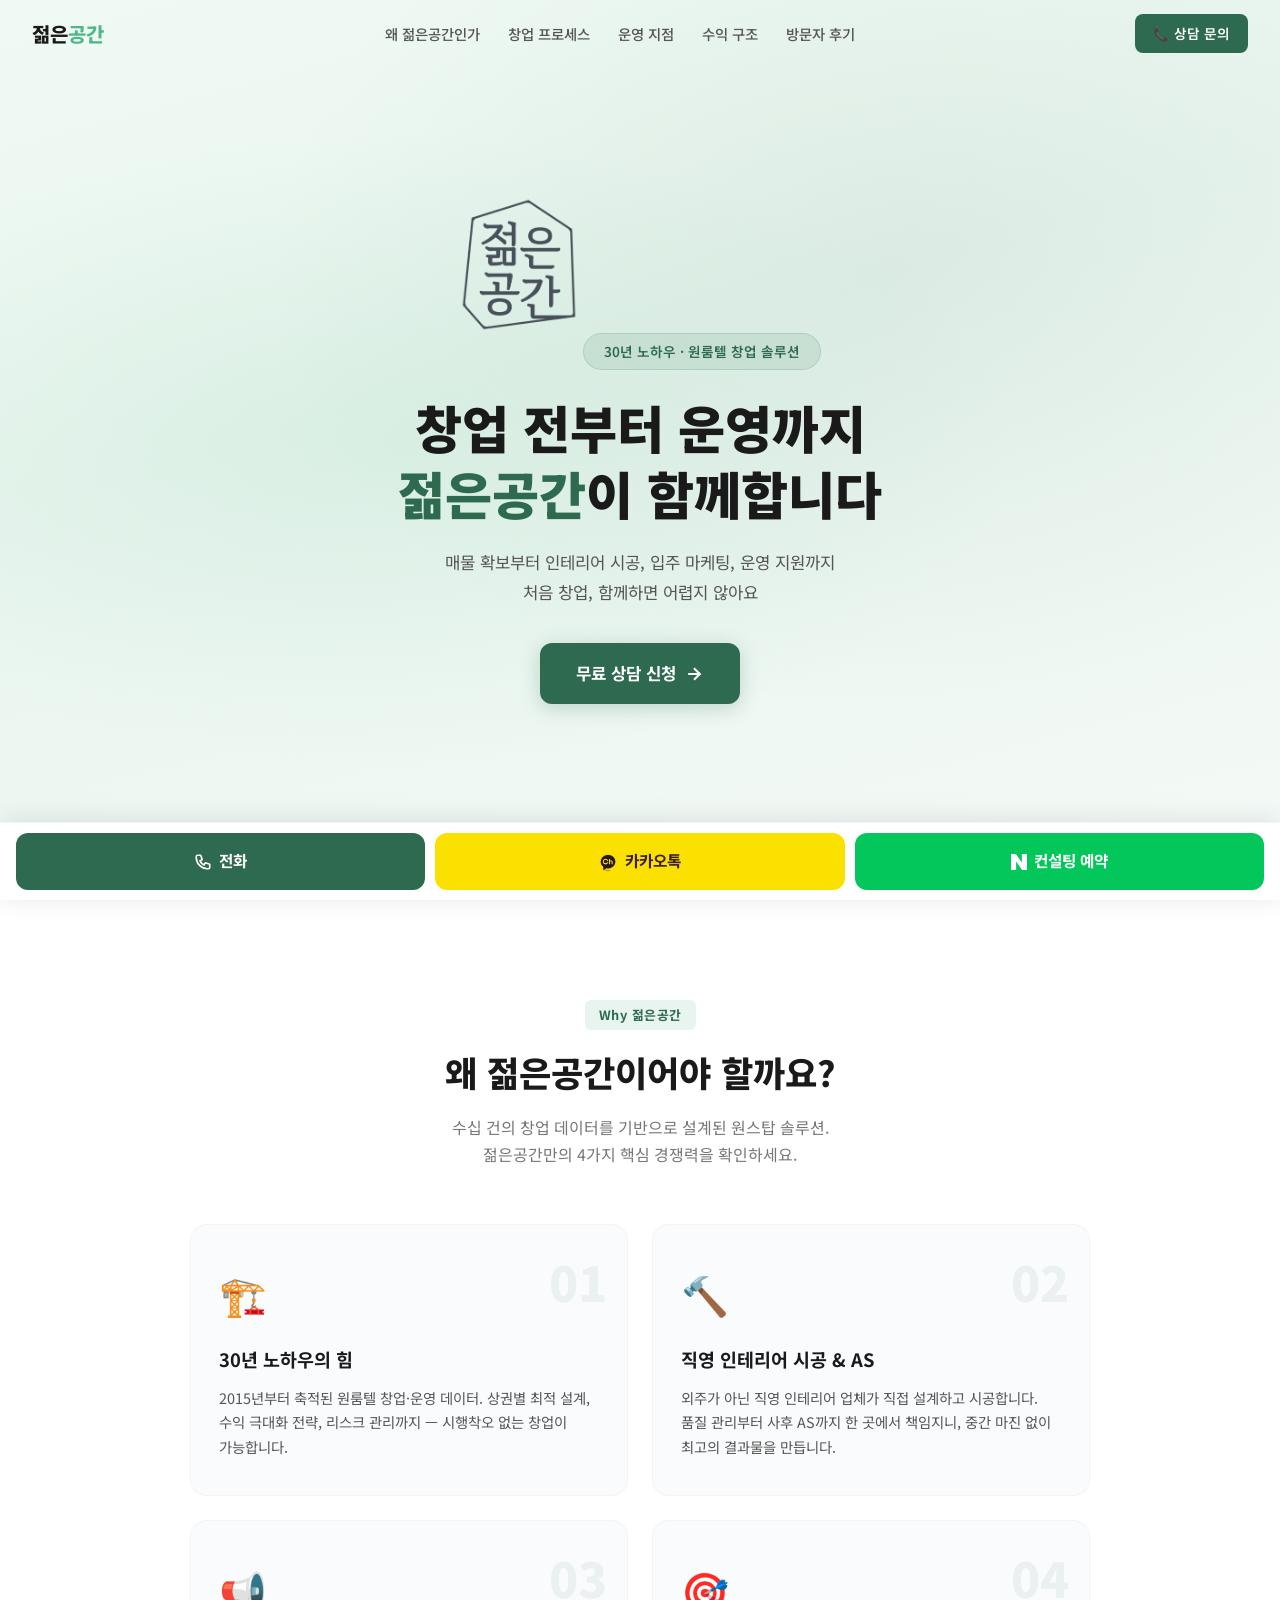
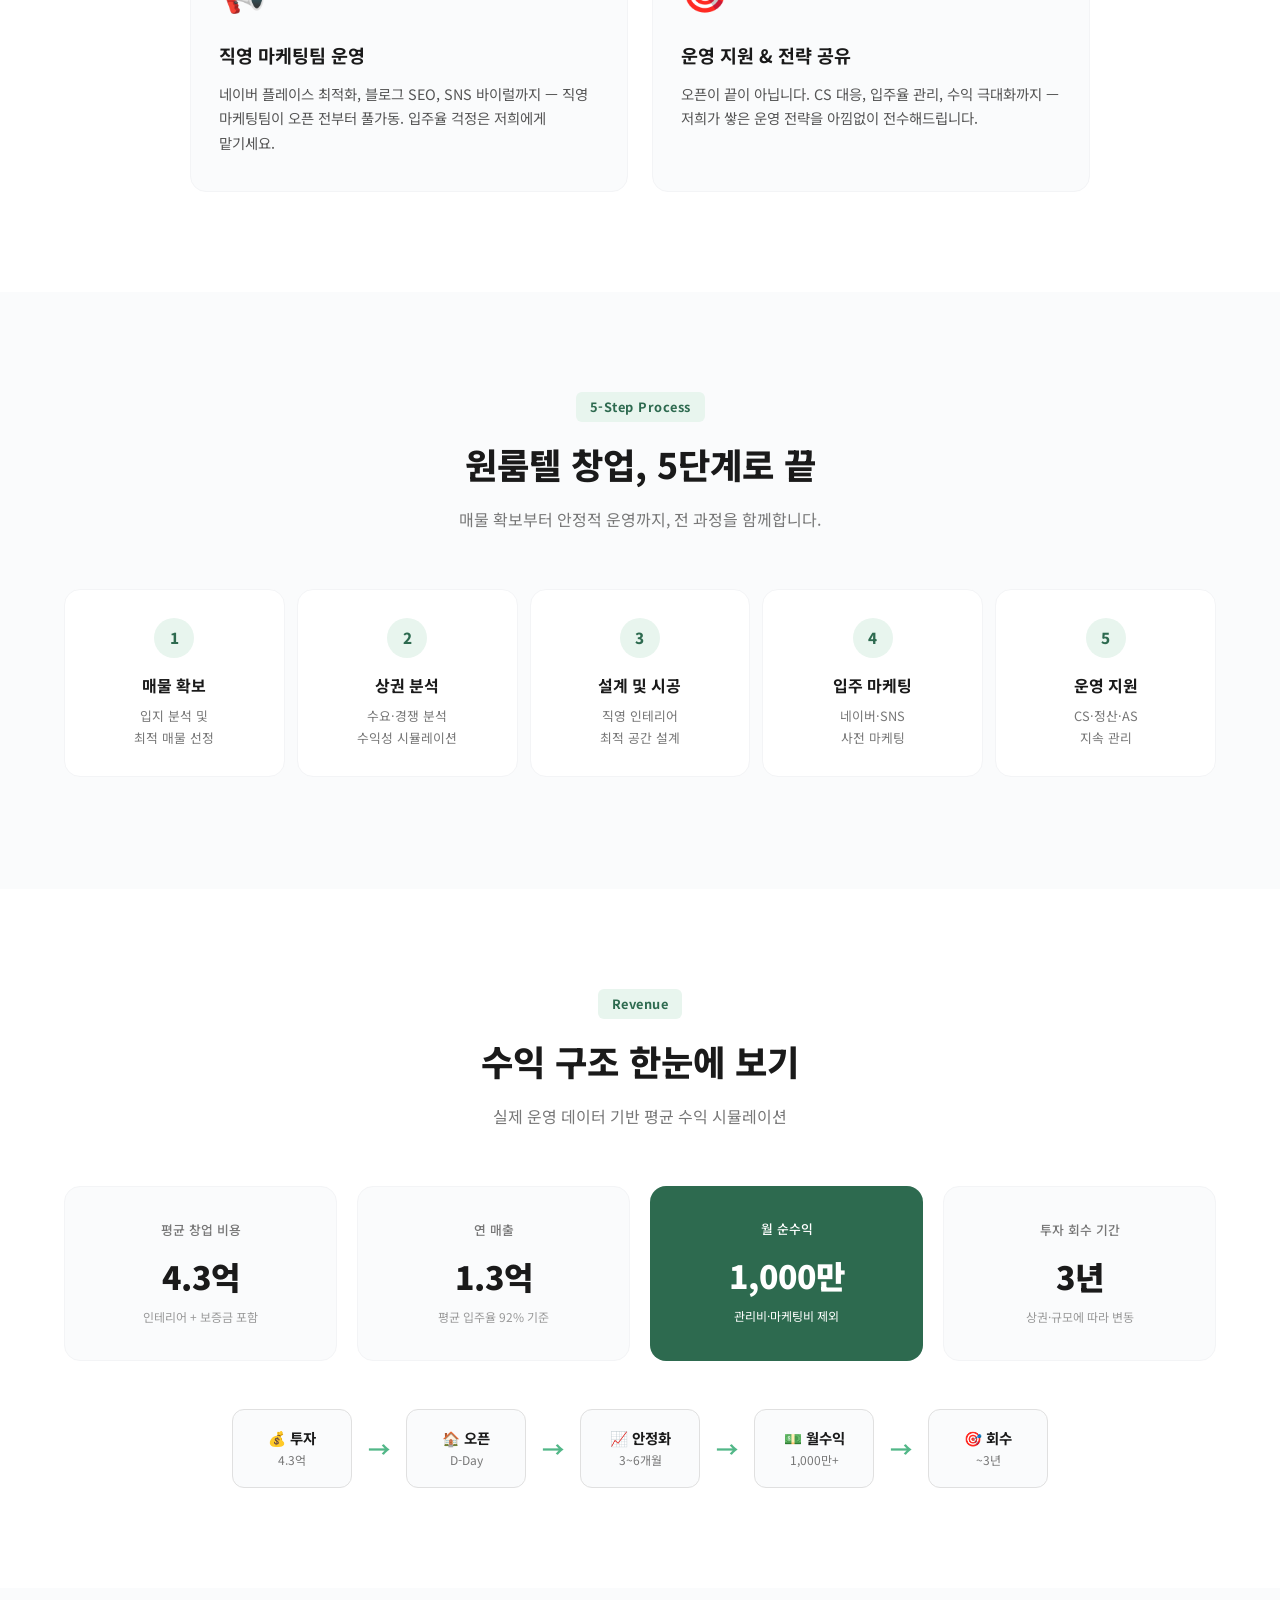
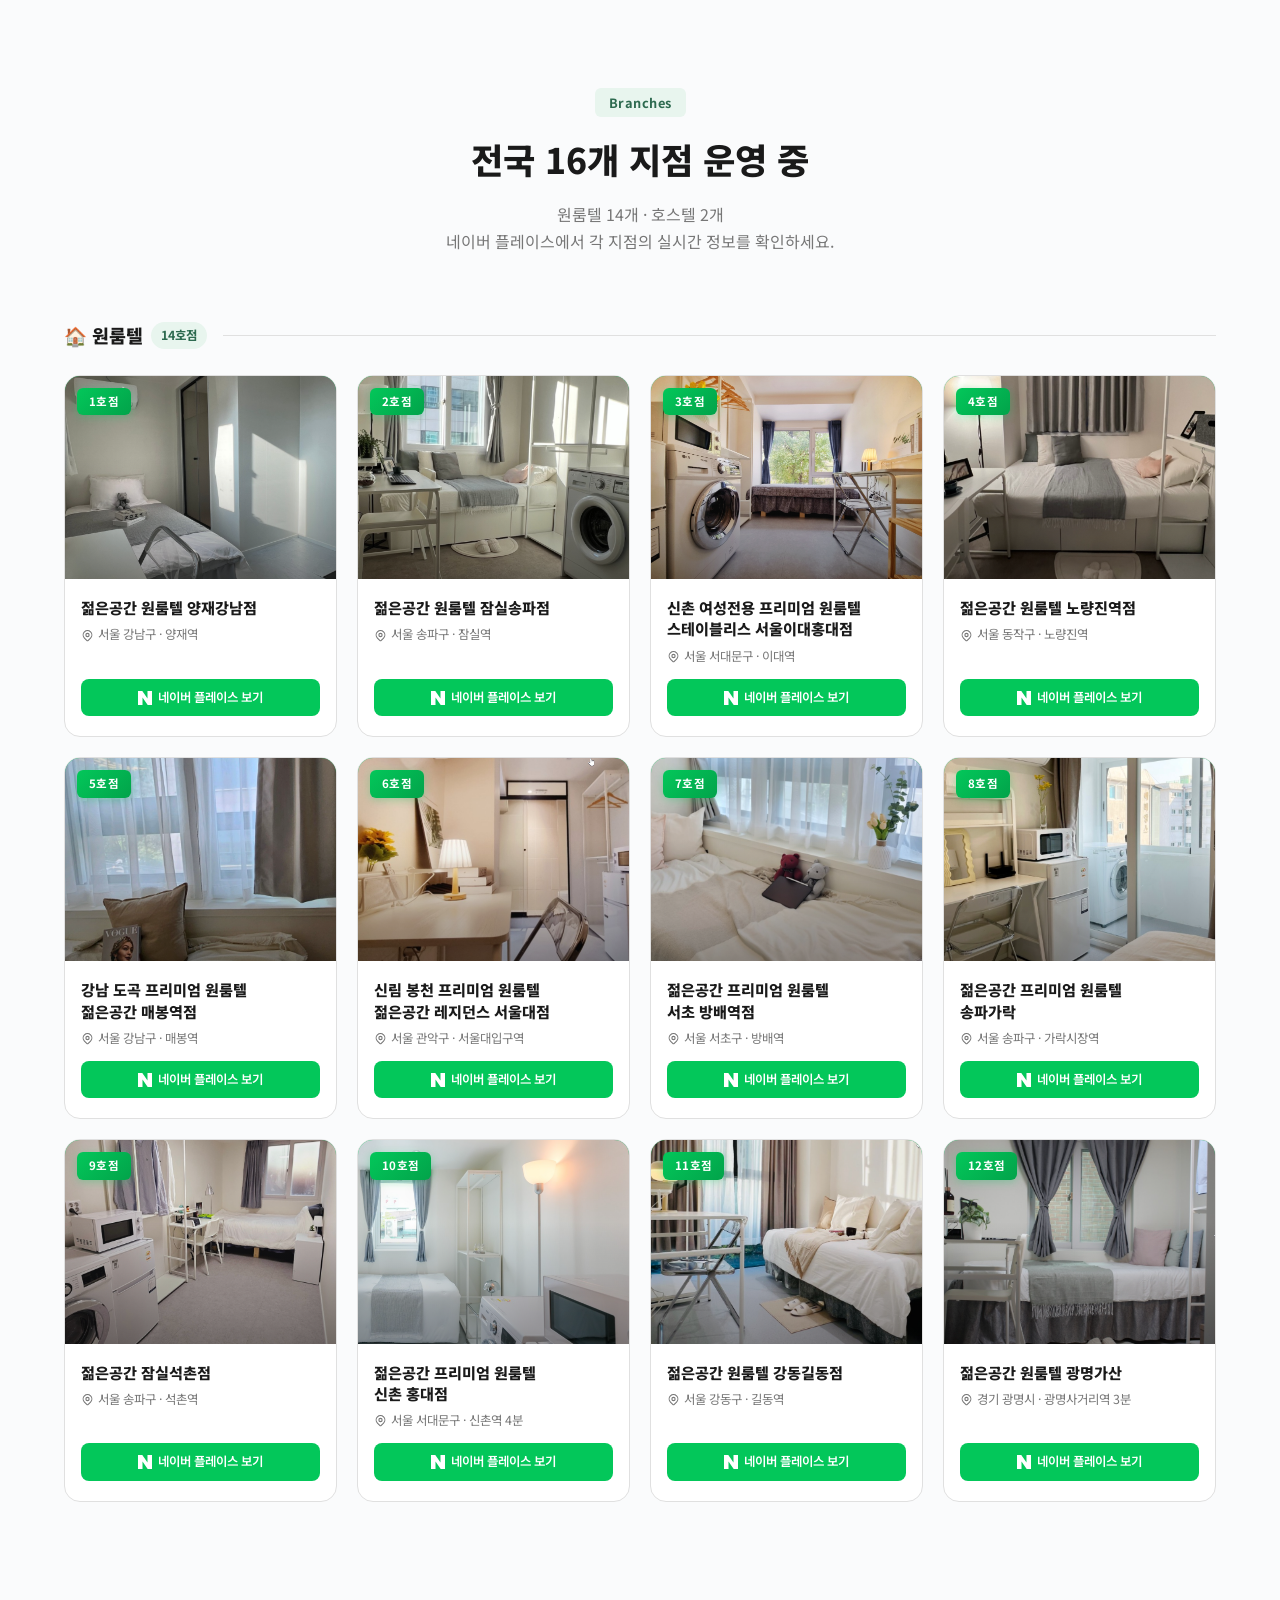
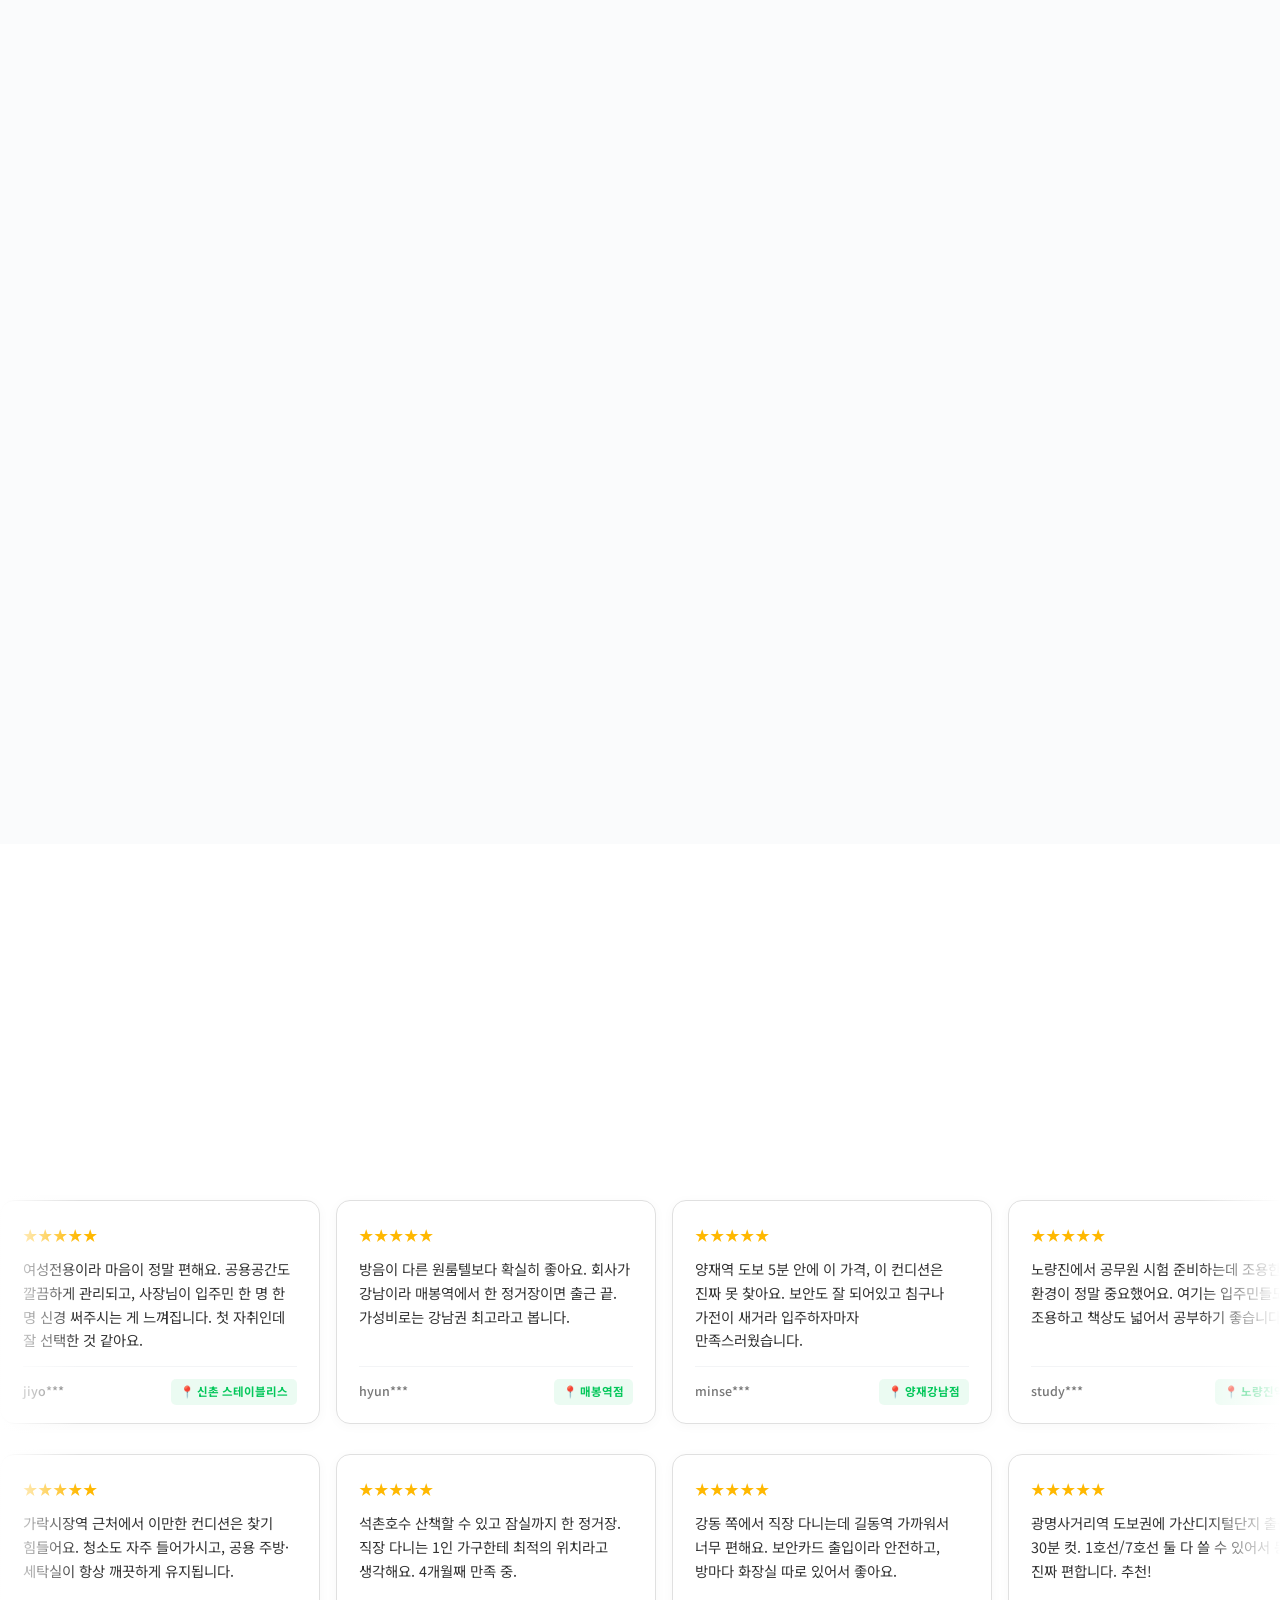
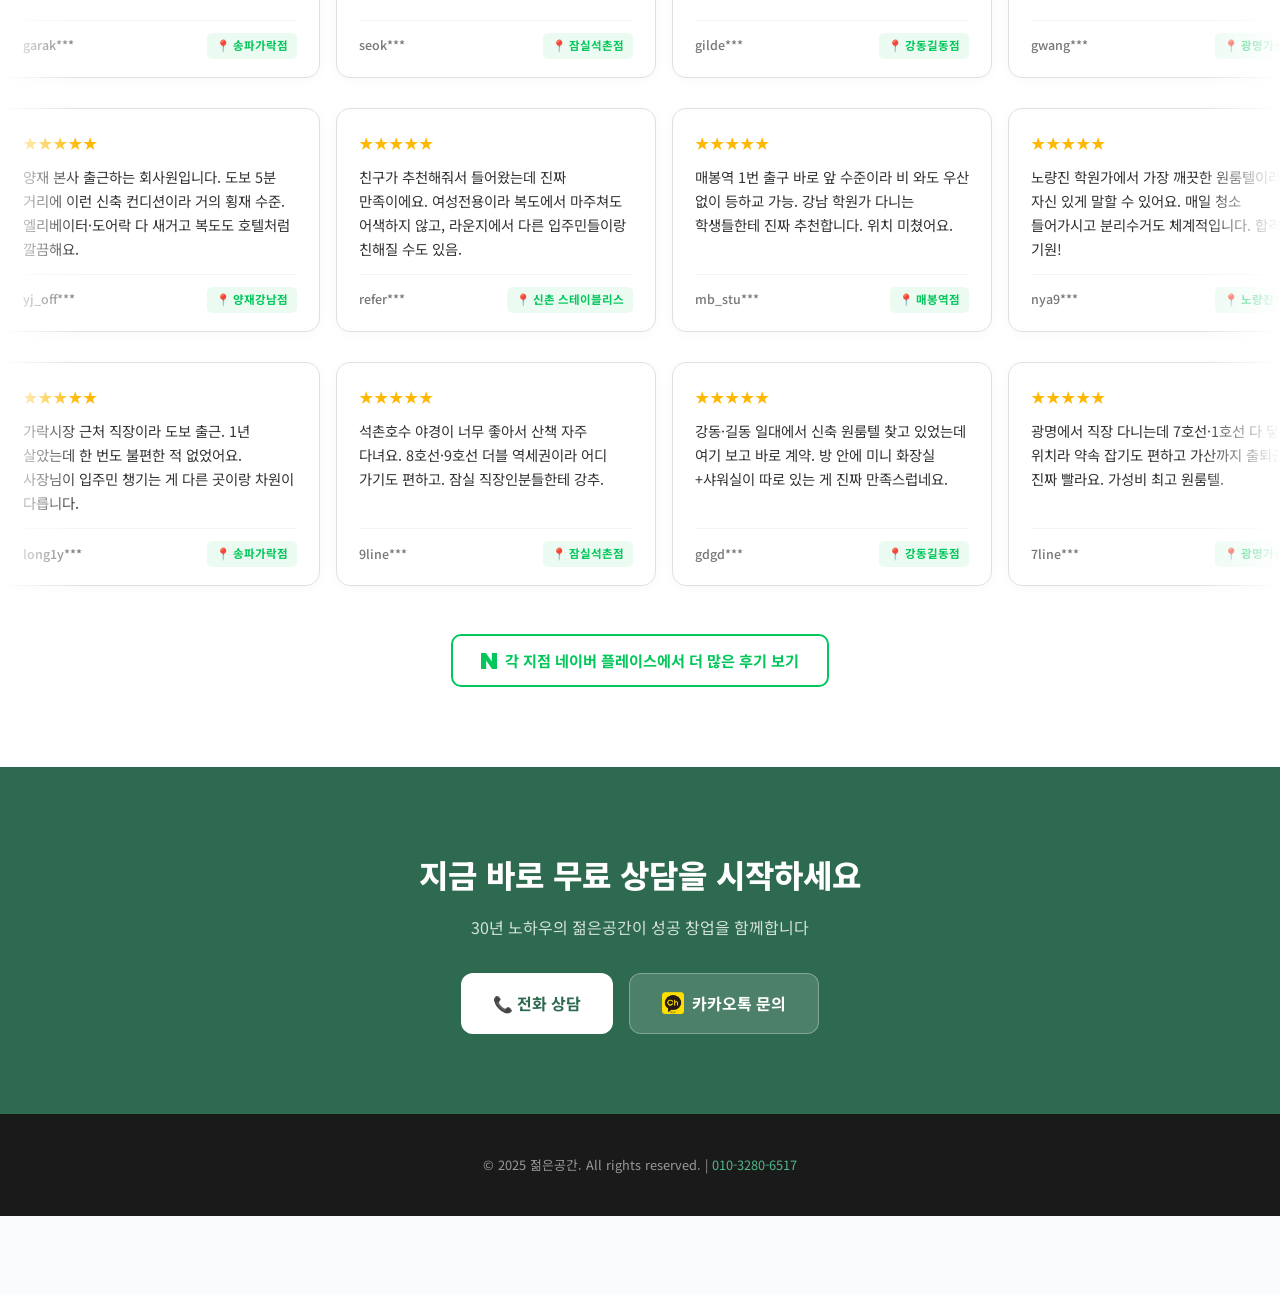
==== index.html @ b1476206 "Add files via upload" ====
<!DOCTYPE html>
<html lang="ko">
<head>
<meta charset="UTF-8">
<meta name="viewport" content="width=device-width, initial-scale=1.0">
<title>젊은공간 | 원룸텔 창업 원스탑 솔루션</title>
<link rel="preconnect" href="https://fonts.googleapis.com">
<link href="https://fonts.googleapis.com/css2?family=Noto+Sans+KR:wght@300;400;500;600;700;800;900&display=swap" rel="stylesheet">
<style>
:root {
  --primary: #1B4332;
  --primary-light: #2D6A4F;
  --primary-lighter: #40916C;
  --accent: #2D6A4F;
  --accent-light: #52B788;
  --accent-glow: #95D5B2;
  --accent-bg: #E8F5EE;
  --dark: #111;
  --gray-900: #1a1a1a;
  --gray-800: #333;
  --gray-700: #444;
  --gray-600: #555;
  --gray-500: #777;
  --gray-400: #999;
  --gray-300: #bbb;
  --gray-200: #e0e0e0;
  --gray-100: #F3F4F6;
  --white: #FFFFFF;
  --bg: #FAFBFC;
  --card-bg: #FFFFFF;
  --naver: #03C75A;
  --naver-dark: #02a34a;
}

* { margin: 0; padding: 0; box-sizing: border-box; }
html { scroll-behavior: smooth; }

body {
  font-family: 'Noto Sans KR', -apple-system, sans-serif;
  background: var(--bg);
  color: var(--gray-800);
  overflow-x: hidden;
  line-height: 1.7;
  word-break: keep-all;
  overflow-wrap: break-word;
}

/* ===== NAV ===== */
.nav {
  position: fixed; top: 0; left: 0; right: 0; z-index: 100;
  padding: 14px 32px;
  display: flex; justify-content: space-between; align-items: center;
  transition: all 0.35s;
  background: rgba(255,255,255,0);
}
.nav.scrolled {
  background: rgba(255,255,255,0.96);
  backdrop-filter: blur(16px);
  box-shadow: 0 1px 20px rgba(0,0,0,0.06);
  padding: 10px 32px;
}
.nav-logo { font-size: 1.25rem; font-weight: 800; color: var(--gray-900); text-decoration: none; }
.nav-logo .g { color: var(--accent-light); }
.nav-links { display: flex; gap: 28px; list-style: none; }
.nav-links a { text-decoration: none; color: var(--gray-600); font-size: 0.9rem; font-weight: 500; transition: color 0.2s; }
.nav-links a:hover { color: var(--accent); }
.nav-phone {
  display: inline-flex; align-items: center; gap: 6px;
  background: var(--accent); color: #fff; padding: 8px 18px;
  border-radius: 8px; text-decoration: none; font-size: 0.85rem; font-weight: 600;
  transition: background 0.2s;
}
.nav-phone:hover { background: var(--primary-light); }

/* ===== HERO ===== */
.hero {
  position: relative; min-height: 100vh; min-height: 100svh;
  display: flex; align-items: center; justify-content: center; text-align: center;
  background: linear-gradient(165deg, #f0faf4 0%, #e8f5ee 40%, #f5faf7 100%);
  overflow: hidden;
}
.hero::before {
  content: ''; position: absolute; inset: 0;
  background: radial-gradient(ellipse at 30% 50%, rgba(82,183,136,0.1) 0%, transparent 50%),
              radial-gradient(ellipse at 70% 30%, rgba(45,106,79,0.07) 0%, transparent 50%);
}
.hero-content { position: relative; z-index: 2; max-width: 700px; padding: 0 24px; }
.hero-logo { width: 120px; height: auto; margin-bottom: 24px; display: inline-block; }
@media (max-width: 768px) { .hero-logo { width: 90px; margin-bottom: 18px; } }
.hero-badge {
  display: inline-block; padding: 6px 20px; border-radius: 100px;
  background: rgba(45,106,79,0.1); color: var(--accent);
  font-size: 0.85rem; font-weight: 600; margin-bottom: 24px;
  border: 1px solid rgba(45,106,79,0.15);
}
.hero h1 { font-size: clamp(2rem, 5vw, 3.2rem); font-weight: 900; color: var(--gray-900); line-height: 1.3; margin-bottom: 20px; }
.hero h1 .hl { color: var(--accent); }
.hero p { font-size: 1.05rem; color: var(--gray-600); margin-bottom: 36px; line-height: 1.8; }
.hero-cta {
  display: inline-flex; align-items: center; gap: 8px;
  background: var(--accent); color: #fff; padding: 16px 36px;
  border-radius: 12px; text-decoration: none; font-size: 1.05rem; font-weight: 700;
  transition: all 0.3s; box-shadow: 0 4px 20px rgba(45,106,79,0.25);
}
.hero-cta:hover { background: var(--primary-light); transform: translateY(-2px); box-shadow: 0 8px 30px rgba(45,106,79,0.3); }
.hero-cta svg { width: 20px; height: 20px; }

/* ===== SECTION COMMON ===== */
.inner { max-width: 1200px; margin: 0 auto; padding: 0 24px; }
section { padding: 100px 0; }
.label {
  display: inline-block; padding: 4px 14px; border-radius: 6px;
  background: var(--accent-bg); color: var(--accent); font-size: 0.8rem; font-weight: 700;
  margin-bottom: 12px; letter-spacing: 0.5px;
}
.stitle { font-size: clamp(1.6rem, 3.5vw, 2.2rem); font-weight: 800; color: var(--gray-900); margin-bottom: 12px; }
.sdesc { font-size: 1rem; color: var(--gray-500); line-height: 1.7; }

/* ===== WHY ===== */
.why { background: var(--white); }
.why-head { text-align: center; margin-bottom: 56px; }
.why-grid { display: grid; grid-template-columns: repeat(2, 1fr); gap: 24px; max-width: 900px; margin: 0 auto; }
.why-card {
  background: var(--bg); border-radius: 16px; padding: 36px 28px;
  border: 1px solid var(--gray-100); transition: all 0.3s;
  position: relative; overflow: hidden;
}
.why-card:hover { transform: translateY(-4px); box-shadow: 0 12px 40px rgba(0,0,0,0.06); border-color: var(--accent-glow); }
.why-num { font-size: 3rem; font-weight: 900; color: rgba(45,106,79,0.07); position: absolute; top: 16px; right: 20px; }
.why-icon { font-size: 2.4rem; margin-bottom: 18px; }
.why-card h3 { font-size: 1.15rem; font-weight: 700; color: var(--gray-900); margin-bottom: 10px; }
.why-card p { font-size: 0.9rem; color: var(--gray-600); line-height: 1.7; }

/* ===== PROCESS ===== */
.process { background: var(--bg); }
.process-head { text-align: center; margin-bottom: 56px; }
.steps { display: flex; gap: 12px; overflow-x: auto; padding-bottom: 12px; }
.step {
  flex: 1; min-width: 180px; background: var(--white); border-radius: 16px;
  padding: 28px 20px; text-align: center;
  border: 1px solid var(--gray-100); transition: all 0.3s; position: relative;
}
.step:hover { border-color: var(--accent-glow); transform: translateY(-3px); box-shadow: 0 8px 24px rgba(0,0,0,0.05); }
.step-num {
  width: 40px; height: 40px; border-radius: 50%;
  background: var(--accent-bg); color: var(--accent);
  display: flex; align-items: center; justify-content: center;
  font-weight: 800; font-size: 0.95rem; margin: 0 auto 14px;
}
.step h3 { font-size: 1rem; font-weight: 700; color: var(--gray-900); margin-bottom: 6px; }
.step p { font-size: 0.8rem; color: var(--gray-500); }

/* ===== REVENUE ===== */
.revenue { background: var(--white); }
.revenue-head { text-align: center; margin-bottom: 56px; }
.stats-grid { display: grid; grid-template-columns: repeat(4, 1fr); gap: 20px; margin-bottom: 48px; }
.stat-card {
  background: var(--bg); border-radius: 16px; padding: 32px 20px; text-align: center;
  border: 1px solid var(--gray-100); transition: all 0.3s;
}
.stat-card:hover { border-color: var(--accent-glow); }
.stat-card.accent-card { background: linear-gradient(135deg, var(--accent), var(--primary-light)); border: none; }
.stat-card.accent-card .stat-label, .stat-card.accent-card .stat-val, .stat-card.accent-card .stat-sub { color: #fff; }
.stat-label { font-size: 0.8rem; color: var(--gray-500); font-weight: 500; margin-bottom: 8px; }
.stat-val { font-size: 2rem; font-weight: 900; color: var(--gray-900); }
.stat-sub { font-size: 0.75rem; color: var(--gray-400); margin-top: 4px; }

/* ===== FLOW ===== */
.flow { display: flex; align-items: center; justify-content: center; gap: 16px; flex-wrap: wrap; }
.flow-item {
  background: var(--bg); border: 1px solid var(--gray-200); border-radius: 12px;
  padding: 16px 24px; text-align: center; min-width: 120px;
}
.flow-item h4 { font-size: 0.9rem; font-weight: 700; color: var(--gray-900); }
.flow-item p { font-size: 0.75rem; color: var(--gray-500); }
.flow-arrow { color: var(--accent-light); font-size: 1.4rem; font-weight: 700; }

/* ===== BRANCHES ===== */
.branches { background: var(--bg); }
.branches-head { text-align: center; margin-bottom: 40px; }
.branches-grid {
  display: grid; grid-template-columns: repeat(4, 1fr); gap: 20px;
}

/* 카테고리 구분 헤더 */
.branch-cat {
  display: flex; align-items: center; gap: 16px;
  margin: 8px 0 24px;
}
.branch-cat:not(:first-of-type) { margin-top: 64px; }
.branch-cat-title {
  font-size: 1.15rem; font-weight: 800; color: var(--gray-900);
  display: inline-flex; align-items: center; gap: 8px;
  white-space: nowrap;
}
.branch-cat-count {
  display: inline-flex; align-items: center;
  padding: 3px 10px; border-radius: 100px;
  background: var(--accent-bg); color: var(--accent);
  font-size: 0.78rem; font-weight: 700;
}
.branch-cat-line { flex: 1; height: 1px; background: var(--gray-200); }

/* 호스텔 배지 색상 차별화 */
.branch-badge.hostel {
  background: linear-gradient(135deg, #FF6B35 0%, #E94B1C 100%);
  box-shadow: 0 2px 8px rgba(255,107,53,0.3);
}

.branch-card {
  position: relative; border-radius: 16px; overflow: hidden;
  background: var(--white);
  border: 1px solid var(--gray-200);
  transition: all 0.35s cubic-bezier(0.22,0.61,0.36,1);
  text-decoration: none;
  display: flex; flex-direction: column;
  cursor: pointer;
  height: 100%;
}
.branch-card:hover {
  transform: translateY(-6px);
  box-shadow: 0 16px 48px rgba(3,199,90,0.15);
  border-color: var(--naver);
}

/* 네이버 로고 영역 */
.branch-img {
  width: 100%; aspect-ratio: 4/3;
  background: linear-gradient(135deg, #03C75A 0%, #02a34a 60%, #1B4332 100%);
  display: flex; align-items: center; justify-content: center;
  position: relative; overflow: hidden;
}
.branch-img::before {
  content: ''; position: absolute; inset: 0;
  background: radial-gradient(circle at 30% 40%, rgba(255,255,255,0.15) 0%, transparent 60%);
}
.branch-img img {
  width: 64px; height: 64px; border-radius: 12px;
  box-shadow: 0 4px 16px rgba(0,0,0,0.2);
  position: relative; z-index: 1;
  transition: transform 0.3s;
}
.branch-img.photo img {
  position: absolute; inset: 0;
  width: 100%; height: 100%;
  border-radius: 0; box-shadow: none;
  object-fit: cover;
}
.branch-img.photo::after {
  content: ''; position: absolute; inset: 0;
  background: linear-gradient(180deg, rgba(0,0,0,0) 40%, rgba(0,0,0,0.35) 100%);
  z-index: 1;
}
.branch-img.photo .branch-badge { z-index: 2; }
.branch-card:hover .branch-img img { transform: scale(1.08); }

/* 호점 배지 */
.branch-badge {
  position: absolute; top: 12px; left: 12px; z-index: 2;
  padding: 4px 12px; border-radius: 6px;
  font-size: 0.72rem; font-weight: 700; letter-spacing: 0.3px;
  color: #fff;
  background: linear-gradient(135deg, var(--naver) 0%, var(--naver-dark) 100%);
  box-shadow: 0 2px 8px rgba(3,199,90,0.3);
}

/* 텍스트 영역 */
.branch-info {
  padding: 18px 16px 20px;
  display: flex; flex-direction: column;
  flex: 1;
}
.branch-name {
  font-size: 0.95rem; font-weight: 800; color: var(--gray-900);
  margin-bottom: 6px; line-height: 1.4;
}
.branch-addr {
  font-size: 0.78rem; color: var(--gray-500); font-weight: 400;
  display: flex; align-items: center; gap: 4px;
  margin-bottom: 12px;
}
.branch-addr svg { width: 13px; height: 13px; flex-shrink: 0; }

/* 네이버 플레이스 버튼 */
.branch-naver {
  display: flex; align-items: center; justify-content: center; gap: 6px;
  margin-top: auto; padding: 8px 0;
  background: var(--naver); color: #fff; border-radius: 8px;
  font-size: 0.78rem; font-weight: 600;
  transition: background 0.2s;
}
.branch-card:hover .branch-naver { background: var(--naver-dark); }
.branch-naver svg { width: 14px; height: 14px; }

/* ===== REVIEWS ===== */
.reviews { background: var(--white); padding: 100px 0 80px; overflow: hidden; }
.reviews-head { text-align: center; margin-bottom: 48px; padding: 0 24px; }
.reviews-head .nb { display: inline-block; }
br.mo { display: none; }
@media (max-width: 768px) {
  br.mo { display: inline; }
}
.reviews-head .naver-pin {
  display: inline-flex; align-items: center; gap: 6px;
  padding: 4px 12px; border-radius: 6px;
  background: var(--naver); color: #fff;
  font-size: 0.78rem; font-weight: 700;
  margin-bottom: 12px;
}
.reviews-head .naver-pin svg { width: 12px; height: 12px; }
.reviews-meta {
  display: inline-flex; align-items: center; gap: 18px;
  margin-top: 14px; padding: 10px 22px;
  background: var(--bg); border-radius: 100px;
  border: 1px solid var(--gray-100);
}
.reviews-meta-item { display: flex; align-items: center; gap: 6px; font-size: 0.85rem; color: var(--gray-700); font-weight: 600; }
.reviews-meta-item strong { color: var(--accent); font-weight: 800; }
.reviews-meta-divider { width: 1px; height: 14px; background: var(--gray-200); }

.marquee-wrap { position: relative; }
.marquee-wrap::before, .marquee-wrap::after {
  content: ''; position: absolute; top: 0; bottom: 0; width: 80px; z-index: 3; pointer-events: none;
}
.marquee-wrap::before { left: 0; background: linear-gradient(90deg, var(--white), transparent); }
.marquee-wrap::after { right: 0; background: linear-gradient(-90deg, var(--white), transparent); }

.marquee {
  display: flex; gap: 16px; width: max-content;
  padding: 8px 0;
}
.marquee.r1 { animation: scrollX 110s linear infinite; }
.marquee.r2 { animation: scrollX 130s linear infinite reverse; margin-top: 14px; }
.marquee.r3 { animation: scrollX 120s linear infinite; margin-top: 14px; }
.marquee.r4 { animation: scrollX 140s linear infinite reverse; margin-top: 14px; }
.marquee-wrap:hover .marquee { animation-play-state: paused; }

@keyframes scrollX {
  from { transform: translateX(0); }
  to { transform: translateX(-50%); }
}

.review-card {
  flex: 0 0 320px; background: var(--white); border-radius: 14px;
  padding: 22px 22px 18px; border: 1px solid var(--gray-200);
  text-decoration: none; color: inherit; display: flex; flex-direction: column;
  transition: all 0.25s; box-shadow: 0 2px 12px rgba(0,0,0,0.03);
}
.review-card:hover {
  transform: translateY(-3px); border-color: var(--naver);
  box-shadow: 0 8px 28px rgba(3,199,90,0.12);
}
.review-stars { color: #FFB800; font-size: 0.9rem; letter-spacing: 1px; margin-bottom: 10px; }
.review-text {
  font-size: 0.9rem; color: var(--gray-800); line-height: 1.65;
  margin-bottom: 14px; flex: 1;
  display: -webkit-box; -webkit-line-clamp: 4; -webkit-box-orient: vertical;
  overflow: hidden;
}
.review-meta {
  display: flex; justify-content: space-between; align-items: center;
  padding-top: 12px; border-top: 1px solid var(--gray-100);
}
.review-author { font-size: 0.78rem; color: var(--gray-500); font-weight: 500; }
.review-branch {
  display: inline-flex; align-items: center; gap: 4px;
  font-size: 0.72rem; font-weight: 700; color: var(--naver);
  background: rgba(3,199,90,0.08); padding: 3px 9px; border-radius: 5px;
}

.reviews-cta {
  text-align: center; margin-top: 40px; padding: 0 24px;
}
.reviews-cta a {
  display: inline-flex; align-items: center; gap: 8px;
  padding: 14px 28px; border-radius: 10px;
  background: var(--white); color: var(--naver);
  border: 2px solid var(--naver);
  text-decoration: none; font-size: 0.95rem; font-weight: 700;
  transition: all 0.25s;
  text-align: center; line-height: 1.4;
}
.reviews-cta a > span { display: inline-block; }
.reviews-cta a:hover { background: var(--naver); color: #fff; transform: translateY(-2px); }
.reviews-cta a svg { width: 16px; height: 16px; }

@media (max-width: 768px) {
  .reviews { padding: 70px 0 50px; }
  .reviews-head { margin-bottom: 32px; }
  .reviews-head .sdesc { font-size: 0.92rem; line-height: 1.65; }
  .review-card { flex: 0 0 270px; padding: 20px 18px 16px; }
  .review-text { font-size: 0.85rem; }
  .reviews-meta {
    flex-direction: column; gap: 6px; padding: 12px 20px;
    border-radius: 14px;
  }
  .reviews-meta-item { font-size: 0.82rem; }
  .reviews-meta-divider { display: none; }
  .marquee-wrap::before, .marquee-wrap::after { width: 40px; }
  .marquee.r3, .marquee.r4 { display: none; }
  .reviews-cta a { font-size: 0.9rem; padding: 12px 22px; }
}

/* ===== CTA ===== */
.cta-section {
  background: linear-gradient(135deg, var(--accent), var(--primary-light));
  text-align: center; padding: 80px 24px;
}
.cta-section h2 { font-size: clamp(1.5rem, 3.5vw, 2rem); font-weight: 800; color: #fff; margin-bottom: 12px; }
.cta-section p { font-size: 1rem; color: rgba(255,255,255,0.8); margin-bottom: 32px; }
.cta-btns { display: flex; gap: 16px; justify-content: center; flex-wrap: wrap; }
.cta-btn {
  display: inline-flex; align-items: center; gap: 8px;
  padding: 16px 32px; border-radius: 12px;
  text-decoration: none; font-size: 1rem; font-weight: 700;
  transition: all 0.3s;
}
.cta-btn.pri { background: #fff; color: var(--accent); }
.cta-btn.pri:hover { transform: translateY(-2px); box-shadow: 0 8px 24px rgba(0,0,0,0.15); }
.cta-btn.sec { background: rgba(255,255,255,0.15); color: #fff; border: 1px solid rgba(255,255,255,0.3); }
.cta-btn.sec:hover { background: rgba(255,255,255,0.25); }

/* ===== FOOTER ===== */
.footer { background: var(--gray-900); color: var(--gray-400); text-align: center; padding: 40px 24px; font-size: 0.8rem; }
.footer a { color: var(--accent-light); text-decoration: none; }

/* ===== RESPONSIVE ===== */
@media (max-width: 1024px) {
  .nav-links { display: none; }
  .why-grid { grid-template-columns: 1fr 1fr; }
  .stats-grid { grid-template-columns: repeat(2, 1fr); }
  .branches-grid { grid-template-columns: repeat(3, 1fr); }
  section { padding: 80px 0; }
}
@media (max-width: 768px) {
  .nav { padding: 10px 16px; }
  .nav.scrolled { padding: 8px 16px; }
  .nav-phone { padding: 7px 14px; font-size: 0.8rem; }
  .hero { min-height: auto; padding: 120px 0 80px; }
  .hero-content { padding: 0 20px; }
  .hero p { font-size: 0.95rem; line-height: 1.7; }
  .hero p br, .sdesc br, .why-card p br, .step p br { display: none; }
  .hero-cta { padding: 14px 28px; font-size: 1rem; }
  section { padding: 60px 0; }
  .inner { padding: 0 20px; }
  .why-head, .process-head, .revenue-head, .branches-head { margin-bottom: 36px; }
  .why-grid { grid-template-columns: 1fr; gap: 16px; }
  .why-card { padding: 28px 22px; }
  .stats-grid { grid-template-columns: repeat(2, 1fr); gap: 12px; margin-bottom: 36px; }
  .stat-card { padding: 24px 14px; }
  .stat-val { font-size: 1.6rem; }
  .branches-grid { grid-template-columns: 1fr 1fr; gap: 12px; }
  .steps { flex-wrap: wrap; gap: 10px; }
  .step { flex: 0 0 calc(50% - 5px); min-width: 0; padding: 22px 14px; }
  .flow { flex-direction: column; gap: 6px; }
  .flow-item { width: 100%; max-width: 280px; padding: 14px 20px; display: flex; align-items: center; justify-content: space-between; gap: 16px; }
  .flow-item h4 { font-size: 0.95rem; margin: 0; }
  .flow-item p { font-size: 0.85rem; color: var(--accent); font-weight: 700; margin: 0; }
  .flow-arrow { transform: rotate(90deg); font-size: 1.1rem; margin: -2px 0; }
  .cta-section { padding: 60px 20px; }
  .cta-btn { padding: 14px 24px; font-size: 0.95rem; width: 100%; justify-content: center; max-width: 320px; }
  .cta-btns { flex-direction: column; align-items: center; gap: 12px; }
}
@media (max-width: 480px) {
  .nav-logo { font-size: 1.1rem; }
  .nav-phone { padding: 6px 12px; font-size: 0.75rem; }
  .hero-badge { font-size: 0.75rem; padding: 5px 16px; margin-bottom: 18px; }
  .hero p { font-size: 0.9rem; margin-bottom: 28px; }
  .branches-grid { grid-template-columns: 1fr; }
  .stats-grid { grid-template-columns: 1fr 1fr; }
  .stat-val { font-size: 1.4rem; }
  .stat-label { font-size: 0.72rem; }
  .stat-sub { font-size: 0.68rem; }
  .step { flex: 0 0 100%; }
  .branch-info { padding: 14px 12px 16px; }
  .branch-name { font-size: 0.9rem; }
  .branch-addr { font-size: 0.72rem; }
  .footer { padding: 32px 16px; font-size: 0.75rem; }
}

/* ===== ANIMATIONS ===== */
.rv { opacity: 0; transform: translateY(32px); transition: all 0.7s cubic-bezier(0.22,0.61,0.36,1); }
.rv.vis { opacity: 1; transform: translateY(0); }

/* ===== FLOATING BOTTOM CTA ===== */
body { padding-bottom: 78px; }
.float-cta {
  position: fixed; left: 0; right: 0; bottom: 0; z-index: 200;
  display: flex; gap: 10px;
  padding: 10px 16px calc(10px + env(safe-area-inset-bottom));
  background: rgba(255,255,255,0.97);
  backdrop-filter: blur(12px);
  box-shadow: 0 -2px 24px rgba(0,0,0,0.1);
  border-top: 1px solid var(--gray-100);
}
.float-cta a {
  flex: 1; display: inline-flex; align-items: center; justify-content: center; gap: 7px;
  padding: 15px 0; border-radius: 12px;
  font-size: 0.98rem; font-weight: 700; text-decoration: none;
  white-space: nowrap; transition: all 0.2s;
}
.float-cta .fc-call { background: var(--accent); color: #fff; }
.float-cta .fc-call:hover { background: var(--primary-light); }
.float-cta .fc-kakao { background: #FAE100; color: #3C1E1E; }
.float-cta .fc-kakao:hover { background: #f5d800; }
.float-cta .fc-naver { background: var(--naver); color: #fff; }
.float-cta .fc-naver:hover { background: var(--naver-dark); }
.float-cta .fc-call svg { width: 18px; height: 18px; }
.float-cta .fc-kakao img { width: 20px; height: 20px; object-fit: contain; }
.float-cta .fc-naver svg { width: 16px; height: 16px; }
@media (max-width: 768px) {
  body { padding-bottom: 70px; }
  .float-cta { padding: 8px 12px calc(8px + env(safe-area-inset-bottom)); gap: 8px; }
  .float-cta a { padding: 13px 0; font-size: 0.92rem; }
}
</style>
</head>
<body>

<!-- NAV -->
<nav class="nav" id="nav">
  <a href="#" class="nav-logo">젊은<span class="g">공간</span></a>
  <ul class="nav-links">
    <li><a href="#why">왜 젊은공간인가</a></li>
    <li><a href="#process">창업 프로세스</a></li>
    <li><a href="#branches">운영 지점</a></li>
    <li><a href="#revenue">수익 구조</a></li>
    <li><a href="#reviews">방문자 후기</a></li>
  </ul>
  <a href="tel:010-3280-6517" class="nav-phone">📞 상담 문의</a>
</nav>

<!-- HERO -->
<section class="hero">
  <div class="hero-content">
    <img src="images/logo.png" alt="젊은공간" class="hero-logo">
    <div class="hero-badge">30년 노하우 · 원룸텔 창업 솔루션</div>
    <h1>창업 전부터 운영까지<br><span class="hl">젊은공간</span>이 함께합니다</h1>
    <p>매물 확보부터 인테리어 시공, 입주 마케팅, 운영 지원까지<br>처음 창업, 함께하면 어렵지 않아요</p>
    <a href="http://pf.kakao.com/_IxcadX" target="_blank" rel="noopener" class="hero-cta">
      무료 상담 신청
      <svg fill="none" stroke="currentColor" stroke-width="2.5" viewBox="0 0 24 24"><path d="M5 12h14M12 5l7 7-7 7"/></svg>
    </a>
  </div>
</section>

<!-- WHY -->
<section class="why" id="why">
  <div class="inner">
    <div class="why-head rv">
      <div class="label">Why 젊은공간</div>
      <h2 class="stitle">왜 젊은공간이어야 할까요?</h2>
      <p class="sdesc">수십 건의 창업 데이터를 기반으로 설계된 원스탑 솔루션.<br>젊은공간만의 4가지 핵심 경쟁력을 확인하세요.</p>
    </div>
    <div class="why-grid">
      <div class="why-card rv">
        <div class="why-num">01</div>
        <div class="why-icon">🏗️</div>
        <h3>30년 노하우의 힘</h3>
        <p>2015년부터 축적된 원룸텔 창업·운영 데이터. 상권별 최적 설계, 수익 극대화 전략, 리스크 관리까지 — 시행착오 없는 창업이 가능합니다.</p>
      </div>
      <div class="why-card rv">
        <div class="why-num">02</div>
        <div class="why-icon">🔨</div>
        <h3>직영 인테리어 시공 & AS</h3>
        <p>외주가 아닌 직영 인테리어 업체가 직접 설계하고 시공합니다. 품질 관리부터 사후 AS까지 한 곳에서 책임지니, 중간 마진 없이 최고의 결과물을 만듭니다.</p>
      </div>
      <div class="why-card rv">
        <div class="why-num">03</div>
        <div class="why-icon">📢</div>
        <h3>직영 마케팅팀 운영</h3>
        <p>네이버 플레이스 최적화, 블로그 SEO, SNS 바이럴까지 — 직영 마케팅팀이 오픈 전부터 풀가동. 입주율 걱정은 저희에게 맡기세요.</p>
      </div>
      <div class="why-card rv">
        <div class="why-num">04</div>
        <div class="why-icon">🎯</div>
        <h3>운영 지원 & 전략 공유</h3>
        <p>오픈이 끝이 아닙니다. CS 대응, 입주율 관리, 수익 극대화까지 — 저희가 쌓은 운영 전략을 아낌없이 전수해드립니다.</p>
      </div>
    </div>
  </div>
</section>

<!-- PROCESS -->
<section class="process" id="process">
  <div class="inner">
    <div class="process-head rv">
      <div class="label">5-Step Process</div>
      <h2 class="stitle">원룸텔 창업, 5단계로 끝</h2>
      <p class="sdesc">매물 확보부터 안정적 운영까지, 전 과정을 함께합니다.</p>
    </div>
    <div class="steps">
      <div class="step rv"><div class="step-num">1</div><h3>매물 확보</h3><p>입지 분석 및<br>최적 매물 선정</p></div>
      <div class="step rv"><div class="step-num">2</div><h3>상권 분석</h3><p>수요·경쟁 분석<br>수익성 시뮬레이션</p></div>
      <div class="step rv"><div class="step-num">3</div><h3>설계 및 시공</h3><p>직영 인테리어<br>최적 공간 설계</p></div>
      <div class="step rv"><div class="step-num">4</div><h3>입주 마케팅</h3><p>네이버·SNS<br>사전 마케팅</p></div>
      <div class="step rv"><div class="step-num">5</div><h3>운영 지원</h3><p>CS·정산·AS<br>지속 관리</p></div>
    </div>
  </div>
</section>

<!-- REVENUE -->
<section class="revenue" id="revenue">
  <div class="inner">
    <div class="revenue-head rv">
      <div class="label">Revenue</div>
      <h2 class="stitle">수익 구조 한눈에 보기</h2>
      <p class="sdesc">실제 운영 데이터 기반 평균 수익 시뮬레이션</p>
    </div>
    <div class="stats-grid">
      <div class="stat-card rv"><div class="stat-label">평균 창업 비용</div><div class="stat-val">4.3억</div><div class="stat-sub">인테리어 + 보증금 포함</div></div>
      <div class="stat-card rv"><div class="stat-label">연 매출</div><div class="stat-val">1.3억</div><div class="stat-sub">평균 입주율 92% 기준</div></div>
      <div class="stat-card accent-card rv"><div class="stat-label">월 순수익</div><div class="stat-val">1,000만</div><div class="stat-sub">관리비·마케팅비 제외</div></div>
      <div class="stat-card rv"><div class="stat-label">투자 회수 기간</div><div class="stat-val">3년</div><div class="stat-sub">상권·규모에 따라 변동</div></div>
    </div>
    <div class="flow rv">
      <div class="flow-item"><h4>💰 투자</h4><p>4.3억</p></div>
      <div class="flow-arrow">→</div>
      <div class="flow-item"><h4>🏠 오픈</h4><p>D-Day</p></div>
      <div class="flow-arrow">→</div>
      <div class="flow-item"><h4>📈 안정화</h4><p>3~6개월</p></div>
      <div class="flow-arrow">→</div>
      <div class="flow-item"><h4>💵 월수익</h4><p>1,000만+</p></div>
      <div class="flow-arrow">→</div>
      <div class="flow-item"><h4>🎯 회수</h4><p>~3년</p></div>
    </div>
  </div>
</section>

<!-- BRANCHES -->
<section class="branches" id="branches">
  <div class="inner">
    <div class="branches-head rv">
      <div class="label">Branches</div>
      <h2 class="stitle">전국 16개 지점 운영 중</h2>
      <p class="sdesc">원룸텔 14개 · 호스텔 2개<br>네이버 플레이스에서 각 지점의 실시간 정보를 확인하세요.</p>
    </div>

    <div class="branch-cat rv">
      <h3 class="branch-cat-title">🏠 원룸텔 <span class="branch-cat-count">14호점</span></h3>
      <span class="branch-cat-line"></span>
    </div>
    <div class="branches-grid">

      <!-- 1호점 양재강남 -->
      <a class="branch-card rv" href="https://naver.me/xNp9Zqs3" target="_blank" rel="noopener">
        <div class="branch-img photo"><div class="branch-badge">1호점</div><img src="images/branch-03.png" alt="1호점"></div>
        <div class="branch-info">
          <div class="branch-name">젊은공간 원룸텔 양재강남점</div>
          <div class="branch-addr">
            <svg fill="none" stroke="currentColor" stroke-width="2" viewBox="0 0 24 24"><path d="M17.657 16.657L13.414 20.9a2 2 0 01-2.827 0l-4.244-4.243a8 8 0 1111.314 0z"/><circle cx="12" cy="11" r="3"/></svg>
            서울 강남구 · 양재역
          </div>
          <div class="branch-naver"><svg viewBox="0 0 24 24" fill="currentColor"><path d="M16.273 12.845 7.376 0H0v24h7.727V11.155L16.624 24H24V0h-7.727z"/></svg>네이버 플레이스 보기</div>
        </div>
      </a>

      <!-- 2호점 잠실송파 -->
      <a class="branch-card rv" href="https://naver.me/xF4Q1CaN" target="_blank" rel="noopener">
        <div class="branch-img photo"><div class="branch-badge">2호점</div><img src="images/branch-04.png" alt="2호점"></div>
        <div class="branch-info">
          <div class="branch-name">젊은공간 원룸텔 잠실송파점</div>
          <div class="branch-addr"><svg fill="none" stroke="currentColor" stroke-width="2" viewBox="0 0 24 24"><path d="M17.657 16.657L13.414 20.9a2 2 0 01-2.827 0l-4.244-4.243a8 8 0 1111.314 0z"/><circle cx="12" cy="11" r="3"/></svg>서울 송파구 · 잠실역</div>
          <div class="branch-naver"><svg viewBox="0 0 24 24" fill="currentColor"><path d="M16.273 12.845 7.376 0H0v24h7.727V11.155L16.624 24H24V0h-7.727z"/></svg>네이버 플레이스 보기</div>
        </div>
      </a>

      <!-- 3호점 신촌 스테이블리스 -->
      <a class="branch-card rv" href="https://map.naver.com/p/entry/place/1190963986" target="_blank" rel="noopener">
        <div class="branch-img photo"><div class="branch-badge">3호점</div><img src="images/branch-stableless.png" alt="3호점"></div>
        <div class="branch-info">
          <div class="branch-name">신촌 여성전용 프리미엄 원룸텔<br>스테이블리스 서울이대홍대점</div>
          <div class="branch-addr"><svg fill="none" stroke="currentColor" stroke-width="2" viewBox="0 0 24 24"><path d="M17.657 16.657L13.414 20.9a2 2 0 01-2.827 0l-4.244-4.243a8 8 0 1111.314 0z"/><circle cx="12" cy="11" r="3"/></svg>서울 서대문구 · 이대역</div>
          <div class="branch-naver"><svg viewBox="0 0 24 24" fill="currentColor"><path d="M16.273 12.845 7.376 0H0v24h7.727V11.155L16.624 24H24V0h-7.727z"/></svg>네이버 플레이스 보기</div>
        </div>
      </a>

      <!-- 4호점 노량진 -->
      <a class="branch-card rv" href="https://naver.me/GuCrwMW6" target="_blank" rel="noopener">
        <div class="branch-img photo"><div class="branch-badge">4호점</div><img src="images/branch-08.png" alt="4호점"></div>
        <div class="branch-info">
          <div class="branch-name">젊은공간 원룸텔 노량진역점</div>
          <div class="branch-addr"><svg fill="none" stroke="currentColor" stroke-width="2" viewBox="0 0 24 24"><path d="M17.657 16.657L13.414 20.9a2 2 0 01-2.827 0l-4.244-4.243a8 8 0 1111.314 0z"/><circle cx="12" cy="11" r="3"/></svg>서울 동작구 · 노량진역</div>
          <div class="branch-naver"><svg viewBox="0 0 24 24" fill="currentColor"><path d="M16.273 12.845 7.376 0H0v24h7.727V11.155L16.624 24H24V0h-7.727z"/></svg>네이버 플레이스 보기</div>
        </div>
      </a>

      <!-- 5호점 매봉역 -->
      <a class="branch-card rv" href="https://naver.me/5nhD47f9" target="_blank" rel="noopener">
        <div class="branch-img photo"><div class="branch-badge">5호점</div><img src="images/branch-12.png" alt="5호점"></div>
        <div class="branch-info">
          <div class="branch-name">강남 도곡 프리미엄 원룸텔<br>젊은공간 매봉역점</div>
          <div class="branch-addr"><svg fill="none" stroke="currentColor" stroke-width="2" viewBox="0 0 24 24"><path d="M17.657 16.657L13.414 20.9a2 2 0 01-2.827 0l-4.244-4.243a8 8 0 1111.314 0z"/><circle cx="12" cy="11" r="3"/></svg>서울 강남구 · 매봉역</div>
          <div class="branch-naver"><svg viewBox="0 0 24 24" fill="currentColor"><path d="M16.273 12.845 7.376 0H0v24h7.727V11.155L16.624 24H24V0h-7.727z"/></svg>네이버 플레이스 보기</div>
        </div>
      </a>

      <!-- 6호점 신림봉천 서울대 -->
      <a class="branch-card rv" href="https://map.naver.com/p/search/신림봉천원룸텔/place/2021063974?c=15.00,0,0,0,dh&isCorrectAnswer=true&placePath=/home?from=map&fromPanelNum=1&additionalHeight=76&locale=ko&svcName=map_pcv5&searchText=신림봉천원룸텔" target="_blank" rel="noopener">
        <div class="branch-img photo"><div class="branch-badge">6호점</div><img src="images/branch-14.png" alt="6호점"></div>
        <div class="branch-info">
          <div class="branch-name">신림 봉천 프리미엄 원룸텔<br>젊은공간 레지던스 서울대점</div>
          <div class="branch-addr"><svg fill="none" stroke="currentColor" stroke-width="2" viewBox="0 0 24 24"><path d="M17.657 16.657L13.414 20.9a2 2 0 01-2.827 0l-4.244-4.243a8 8 0 1111.314 0z"/><circle cx="12" cy="11" r="3"/></svg>서울 관악구 · 서울대입구역</div>
          <div class="branch-naver"><svg viewBox="0 0 24 24" fill="currentColor"><path d="M16.273 12.845 7.376 0H0v24h7.727V11.155L16.624 24H24V0h-7.727z"/></svg>네이버 플레이스 보기</div>
        </div>
      </a>

      <!-- 7호점 서초 방배 -->
      <a class="branch-card rv" href="https://map.naver.com/p/search/방배역원룸텔/place/2086400963?c=15.00,0,0,0,dh&placePath=/home?bk_query=방배역원룸텔&entry=bmp&from=map&fromPanelNum=2&locale=ko&svcName=map_pcv5&searchText=방배역원룸텔" target="_blank" rel="noopener">
        <div class="branch-img photo"><div class="branch-badge">7호점</div><img src="images/branch-13.png" alt="7호점"></div>
        <div class="branch-info">
          <div class="branch-name">젊은공간 프리미엄 원룸텔<br>서초 방배역점</div>
          <div class="branch-addr"><svg fill="none" stroke="currentColor" stroke-width="2" viewBox="0 0 24 24"><path d="M17.657 16.657L13.414 20.9a2 2 0 01-2.827 0l-4.244-4.243a8 8 0 1111.314 0z"/><circle cx="12" cy="11" r="3"/></svg>서울 서초구 · 방배역</div>
          <div class="branch-naver"><svg viewBox="0 0 24 24" fill="currentColor"><path d="M16.273 12.845 7.376 0H0v24h7.727V11.155L16.624 24H24V0h-7.727z"/></svg>네이버 플레이스 보기</div>
        </div>
      </a>

      <!-- 8호점 송파가락 -->
      <a class="branch-card rv" href="https://naver.me/IFEwqrTz" target="_blank" rel="noopener">
        <div class="branch-img photo"><div class="branch-badge">8호점</div><img src="images/branch-09.png" alt="8호점"></div>
        <div class="branch-info">
          <div class="branch-name">젊은공간 프리미엄 원룸텔<br>송파가락</div>
          <div class="branch-addr"><svg fill="none" stroke="currentColor" stroke-width="2" viewBox="0 0 24 24"><path d="M17.657 16.657L13.414 20.9a2 2 0 01-2.827 0l-4.244-4.243a8 8 0 1111.314 0z"/><circle cx="12" cy="11" r="3"/></svg>서울 송파구 · 가락시장역</div>
          <div class="branch-naver"><svg viewBox="0 0 24 24" fill="currentColor"><path d="M16.273 12.845 7.376 0H0v24h7.727V11.155L16.624 24H24V0h-7.727z"/></svg>네이버 플레이스 보기</div>
        </div>
      </a>

      <!-- 9호점 잠실석촌 -->
      <a class="branch-card rv" href="https://naver.me/5T0XClcN" target="_blank" rel="noopener">
        <div class="branch-img photo"><div class="branch-badge">9호점</div><img src="images/branch-10.png" alt="9호점"></div>
        <div class="branch-info">
          <div class="branch-name">젊은공간 잠실석촌점</div>
          <div class="branch-addr"><svg fill="none" stroke="currentColor" stroke-width="2" viewBox="0 0 24 24"><path d="M17.657 16.657L13.414 20.9a2 2 0 01-2.827 0l-4.244-4.243a8 8 0 1111.314 0z"/><circle cx="12" cy="11" r="3"/></svg>서울 송파구 · 석촌역</div>
          <div class="branch-naver"><svg viewBox="0 0 24 24" fill="currentColor"><path d="M16.273 12.845 7.376 0H0v24h7.727V11.155L16.624 24H24V0h-7.727z"/></svg>네이버 플레이스 보기</div>
        </div>
      </a>

      <!-- 10호점 신촌홍대 -->
      <a class="branch-card rv" href="https://naver.me/GGGutjyi" target="_blank" rel="noopener">
        <div class="branch-img photo"><div class="branch-badge">10호점</div><img src="images/branch-02.png" alt="10호점"></div>
        <div class="branch-info">
          <div class="branch-name">젊은공간 프리미엄 원룸텔<br>신촌 홍대점</div>
          <div class="branch-addr"><svg fill="none" stroke="currentColor" stroke-width="2" viewBox="0 0 24 24"><path d="M17.657 16.657L13.414 20.9a2 2 0 01-2.827 0l-4.244-4.243a8 8 0 1111.314 0z"/><circle cx="12" cy="11" r="3"/></svg>서울 서대문구 · 신촌역 4분</div>
          <div class="branch-naver"><svg viewBox="0 0 24 24" fill="currentColor"><path d="M16.273 12.845 7.376 0H0v24h7.727V11.155L16.624 24H24V0h-7.727z"/></svg>네이버 플레이스 보기</div>
        </div>
      </a>

      <!-- 11호점 강동길동 -->
      <a class="branch-card rv" href="https://naver.me/G6RYtnxV" target="_blank" rel="noopener">
        <div class="branch-img photo"><div class="branch-badge">11호점</div><img src="images/branch-11.png" alt="11호점"></div>
        <div class="branch-info">
          <div class="branch-name">젊은공간 원룸텔 강동길동점</div>
          <div class="branch-addr"><svg fill="none" stroke="currentColor" stroke-width="2" viewBox="0 0 24 24"><path d="M17.657 16.657L13.414 20.9a2 2 0 01-2.827 0l-4.244-4.243a8 8 0 1111.314 0z"/><circle cx="12" cy="11" r="3"/></svg>서울 강동구 · 길동역</div>
          <div class="branch-naver"><svg viewBox="0 0 24 24" fill="currentColor"><path d="M16.273 12.845 7.376 0H0v24h7.727V11.155L16.624 24H24V0h-7.727z"/></svg>네이버 플레이스 보기</div>
        </div>
      </a>

      <!-- 12호점 광명가산 -->
      <a class="branch-card rv" href="https://naver.me/FbOdRW62" target="_blank" rel="noopener">
        <div class="branch-img photo"><div class="branch-badge">12호점</div><img src="images/branch-01.png" alt="12호점"></div>
        <div class="branch-info">
          <div class="branch-name">젊은공간 원룸텔 광명가산</div>
          <div class="branch-addr"><svg fill="none" stroke="currentColor" stroke-width="2" viewBox="0 0 24 24"><path d="M17.657 16.657L13.414 20.9a2 2 0 01-2.827 0l-4.244-4.243a8 8 0 1111.314 0z"/><circle cx="12" cy="11" r="3"/></svg>경기 광명시 · 광명사거리역 3분</div>
          <div class="branch-naver"><svg viewBox="0 0 24 24" fill="currentColor"><path d="M16.273 12.845 7.376 0H0v24h7.727V11.155L16.624 24H24V0h-7.727z"/></svg>네이버 플레이스 보기</div>
        </div>
      </a>

      <!-- 13호점 성신여대 -->
      <a class="branch-card rv" href="https://naver.me/5sGWehQ9" target="_blank" rel="noopener">
        <div class="branch-img photo"><div class="branch-badge">13호점</div><img src="images/branch-06.png" alt="13호점"></div>
        <div class="branch-info">
          <div class="branch-name">젊은공간 원룸텔 성신여대점</div>
          <div class="branch-addr"><svg fill="none" stroke="currentColor" stroke-width="2" viewBox="0 0 24 24"><path d="M17.657 16.657L13.414 20.9a2 2 0 01-2.827 0l-4.244-4.243a8 8 0 1111.314 0z"/><circle cx="12" cy="11" r="3"/></svg>서울 성북구 · 성신여대역 2분</div>
          <div class="branch-naver"><svg viewBox="0 0 24 24" fill="currentColor"><path d="M16.273 12.845 7.376 0H0v24h7.727V11.155L16.624 24H24V0h-7.727z"/></svg>네이버 플레이스 보기</div>
        </div>
      </a>

      <!-- 14호점 사당 -->
      <a class="branch-card rv" href="https://naver.me/5YS6kUPW" target="_blank" rel="noopener">
        <div class="branch-img photo"><div class="branch-badge">14호점</div><img src="images/branch-05.png" alt="14호점"></div>
        <div class="branch-info">
          <div class="branch-name">젊은공간 원룸텔 사당점</div>
          <div class="branch-addr"><svg fill="none" stroke="currentColor" stroke-width="2" viewBox="0 0 24 24"><path d="M17.657 16.657L13.414 20.9a2 2 0 01-2.827 0l-4.244-4.243a8 8 0 1111.314 0z"/><circle cx="12" cy="11" r="3"/></svg>서울 동작구 · 이수역 5분</div>
          <div class="branch-naver"><svg viewBox="0 0 24 24" fill="currentColor"><path d="M16.273 12.845 7.376 0H0v24h7.727V11.155L16.624 24H24V0h-7.727z"/></svg>네이버 플레이스 보기</div>
        </div>
      </a>

    </div>

    <div class="branch-cat rv">
      <h3 class="branch-cat-title">🏨 호스텔 <span class="branch-cat-count">2호점 · NEW</span></h3>
      <span class="branch-cat-line"></span>
    </div>
    <div class="branches-grid">

      <!-- 호스텔 1호점 렛츠팝 -->
      <a class="branch-card rv" href="https://map.naver.com/p/entry/place/2019835632" target="_blank" rel="noopener">
        <div class="branch-img photo"><div class="branch-badge hostel">호스텔 1호점</div><img src="images/hostel-letspop.png" alt="호스텔 1호점"></div>
        <div class="branch-info">
          <div class="branch-name">젊은공간 호스텔 1호점<br>렛츠팝</div>
          <div class="branch-addr"><svg fill="none" stroke="currentColor" stroke-width="2" viewBox="0 0 24 24"><path d="M17.657 16.657L13.414 20.9a2 2 0 01-2.827 0l-4.244-4.243a8 8 0 1111.314 0z"/><circle cx="12" cy="11" r="3"/></svg>서울 종로구 · 을지로3가역</div>
          <div class="branch-naver"><svg viewBox="0 0 24 24" fill="currentColor"><path d="M16.273 12.845 7.376 0H0v24h7.727V11.155L16.624 24H24V0h-7.727z"/></svg>네이버 플레이스 보기</div>
        </div>
      </a>

      <!-- 호스텔 2호점 어보브 -->
      <a class="branch-card rv" href="https://map.naver.com/p/entry/place/2098262270" target="_blank" rel="noopener">
        <div class="branch-img photo"><div class="branch-badge hostel">호스텔 2호점</div><img src="images/hostel-above.png" alt="호스텔 2호점"></div>
        <div class="branch-info">
          <div class="branch-name">젊은공간 호스텔 2호점<br>어보브</div>
          <div class="branch-addr"><svg fill="none" stroke="currentColor" stroke-width="2" viewBox="0 0 24 24"><path d="M17.657 16.657L13.414 20.9a2 2 0 01-2.827 0l-4.244-4.243a8 8 0 1111.314 0z"/><circle cx="12" cy="11" r="3"/></svg>서울 중구 · 을지로3가역</div>
          <div class="branch-naver"><svg viewBox="0 0 24 24" fill="currentColor"><path d="M16.273 12.845 7.376 0H0v24h7.727V11.155L16.624 24H24V0h-7.727z"/></svg>네이버 플레이스 보기</div>
        </div>
      </a>

    </div>
  </div>
</section>

<!-- REVIEWS -->
<section class="reviews" id="reviews">
  <div class="reviews-head rv">
    <div class="naver-pin">
      <svg viewBox="0 0 24 24" fill="currentColor"><path d="M16.273 12.845 7.376 0H0v24h7.727V11.155L16.624 24H24V0h-7.727z"/></svg>
      네이버 플레이스 인증
    </div>
    <h2 class="stitle"><span class="nb">고객님들이 직접 남긴</span><br class="mo"> <span class="nb">찐 후기</span></h2>
    <p class="sdesc"><span class="nb">광고가 아닙니다.</span><br class="mo"> <span class="nb">전국 16개 지점에서 실제로 살고 계신</span><br class="mo"> <span class="nb">분들의 솔직한 이야기.</span></p>
    <div class="reviews-meta">
      <div class="reviews-meta-item">⭐ 평균 <strong>4.9</strong>&nbsp;/&nbsp;5.0</div>
      <div class="reviews-meta-divider"></div>
      <div class="reviews-meta-item">총 후기 <strong>500+</strong>건</div>
      <div class="reviews-meta-divider"></div>
      <div class="reviews-meta-item">재계약률 <strong>87%</strong></div>
    </div>
  </div>

  <div class="marquee-wrap rv">
    <div class="marquee r1">
      <a class="review-card" href="https://map.naver.com/p/entry/place/1190963986" target="_blank" rel="noopener">
        <div class="review-stars">★★★★★</div>
        <div class="review-text">여성전용이라 마음이 정말 편해요. 공용공간도 깔끔하게 관리되고, 사장님이 입주민 한 명 한 명 신경 써주시는 게 느껴집니다. 첫 자취인데 잘 선택한 것 같아요.</div>
        <div class="review-meta"><span class="review-author">jiyo***</span><span class="review-branch">📍 신촌 스테이블리스</span></div>
      </a>
      <a class="review-card" href="https://naver.me/5nhD47f9" target="_blank" rel="noopener">
        <div class="review-stars">★★★★★</div>
        <div class="review-text">방음이 다른 원룸텔보다 확실히 좋아요. 회사가 강남이라 매봉역에서 한 정거장이면 출근 끝. 가성비로는 강남권 최고라고 봅니다.</div>
        <div class="review-meta"><span class="review-author">hyun***</span><span class="review-branch">📍 매봉역점</span></div>
      </a>
      <a class="review-card" href="https://naver.me/xNp9Zqs3" target="_blank" rel="noopener">
        <div class="review-stars">★★★★★</div>
        <div class="review-text">양재역 도보 5분 안에 이 가격, 이 컨디션은 진짜 못 찾아요. 보안도 잘 되어있고 침구나 가전이 새거라 입주하자마자 만족스러웠습니다.</div>
        <div class="review-meta"><span class="review-author">minse***</span><span class="review-branch">📍 양재강남점</span></div>
      </a>
      <a class="review-card" href="https://naver.me/GuCrwMW6" target="_blank" rel="noopener">
        <div class="review-stars">★★★★★</div>
        <div class="review-text">노량진에서 공무원 시험 준비하는데 조용한 환경이 정말 중요했어요. 여기는 입주민들도 조용하고 책상도 넓어서 공부하기 좋습니다.</div>
        <div class="review-meta"><span class="review-author">study***</span><span class="review-branch">📍 노량진역점</span></div>
      </a>
      <a class="review-card" href="https://map.naver.com/p/search/신림봉천원룸텔/place/2021063974" target="_blank" rel="noopener">
        <div class="review-stars">★★★★★</div>
        <div class="review-text">서울대 다니는 학생인데 학교까지 도보권이고 가격도 합리적이에요. 무엇보다 시설이 새 건물이라 너무 깨끗해서 마음에 듭니다.</div>
        <div class="review-meta"><span class="review-author">snu_2***</span><span class="review-branch">📍 서울대점</span></div>
      </a>
      <a class="review-card" href="https://naver.me/xF4Q1CaN" target="_blank" rel="noopener">
        <div class="review-stars">★★★★★</div>
        <div class="review-text">잠실역에서 가깝고 주변 인프라 좋고. AS 요청하면 그날 안에 다 처리해주시더라고요. 운영하시는 분들 정말 프로페셔널합니다.</div>
        <div class="review-meta"><span class="review-author">jam***</span><span class="review-branch">📍 잠실송파점</span></div>
      </a>
      <a class="review-card" href="https://naver.me/GGGutjyi" target="_blank" rel="noopener">
        <div class="review-stars">★★★★★</div>
        <div class="review-text">신촌 홍대 일대에서 알아보다가 여기로 결정. 옵션이 다 갖춰져 있어서 캐리어 하나 들고 바로 입주했어요. 너무 편합니다.</div>
        <div class="review-meta"><span class="review-author">hong***</span><span class="review-branch">📍 신촌 홍대점</span></div>
      </a>
      <a class="review-card" href="https://map.naver.com/p/search/방배역원룸텔/place/2086400963" target="_blank" rel="noopener">
        <div class="review-stars">★★★★★</div>
        <div class="review-text">방배역 3분이면 도착이고, 강남 출퇴근에 최적. 인테리어가 호텔식이라 친구들 와도 부끄럽지 않아요. 재계약했습니다.</div>
        <div class="review-meta"><span class="review-author">bbae***</span><span class="review-branch">📍 방배역점</span></div>
      </a>
      <a class="review-card" href="https://map.naver.com/p/entry/place/1190963986" target="_blank" rel="noopener">
        <div class="review-stars">★★★★★</div>
        <div class="review-text">CCTV·도어락·지문인식까지 보안 시스템이 진짜 잘 되어있어요. 부모님이 직접 보러 오셨다가 안심하셨습니다. 여성전용이 빈말이 아닙니다.</div>
        <div class="review-meta"><span class="review-author">sec***</span><span class="review-branch">📍 신촌 스테이블리스</span></div>
      </a>
      <a class="review-card" href="https://naver.me/5nhD47f9" target="_blank" rel="noopener">
        <div class="review-stars">★★★★★</div>
        <div class="review-text">에어컨·냉장고·세탁기·전자레인지 풀옵션이고 다 새거예요. 도곡동이라 동네 분위기도 차분해서 휴식하기 좋습니다. 1년 살았는데 만족도 100%.</div>
        <div class="review-meta"><span class="review-author">dogok***</span><span class="review-branch">📍 매봉역점</span></div>
      </a>
      <a class="review-card" href="https://naver.me/xNp9Zqs3" target="_blank" rel="noopener">
        <div class="review-stars">★★★★★</div>
        <div class="review-text">전 직장 다닐 때 다른 원룸텔 살았는데 비교가 안 돼요. 여기는 청소 자주 들어가고 공용 주방도 항상 청결합니다. 진작 옮길걸 후회.</div>
        <div class="review-meta"><span class="review-author">cha***</span><span class="review-branch">📍 양재강남점</span></div>
      </a>
      <a class="review-card" href="https://naver.me/GuCrwMW6" target="_blank" rel="noopener">
        <div class="review-stars">★★★★★</div>
        <div class="review-text">노량진 1년 살면서 합격했어요. 학원가 도보권이고 식당 많아서 끼니 해결도 편합니다. 시험 기간엔 정말 조용해서 집중 잘 됐어요.</div>
        <div class="review-meta"><span class="review-author">pass***</span><span class="review-branch">📍 노량진역점</span></div>
      </a>
      <a class="review-card" href="https://map.naver.com/p/search/신림봉천원룸텔/place/2021063974" target="_blank" rel="noopener">
        <div class="review-stars">★★★★★</div>
        <div class="review-text">서울대입구역 상권 좋고 학교까지 마을버스 한 번. 무엇보다 방 크기가 다른 곳보다 큰 게 마음에 들어요. 침대·책상 다 들어가고도 여유 있음.</div>
        <div class="review-meta"><span class="review-author">snul***</span><span class="review-branch">📍 서울대점</span></div>
      </a>
      <a class="review-card" href="https://naver.me/xF4Q1CaN" target="_blank" rel="noopener">
        <div class="review-stars">★★★★★</div>
        <div class="review-text">잠실 직장인이라 통근 시간 1시간 줄였어요. 사장님이 입주할 때 동네 정보·맛집까지 알려주셔서 적응 빨랐습니다. 친절도 만점.</div>
        <div class="review-meta"><span class="review-author">work***</span><span class="review-branch">📍 잠실송파점</span></div>
      </a>
      <a class="review-card" href="https://naver.me/GGGutjyi" target="_blank" rel="noopener">
        <div class="review-stars">★★★★★</div>
        <div class="review-text">홍대 근처 자취 알아보면서 10군데 넘게 봤는데 여기가 컨디션 대비 가성비 최고였어요. 신촌역도 가깝고 시설 새것 같습니다.</div>
        <div class="review-meta"><span class="review-author">comp***</span><span class="review-branch">📍 신촌 홍대점</span></div>
      </a>

      <!-- 무한루프용 복제 -->
      <a class="review-card" href="https://map.naver.com/p/entry/place/1190963986" target="_blank" rel="noopener">
        <div class="review-stars">★★★★★</div>
        <div class="review-text">여성전용이라 마음이 정말 편해요. 공용공간도 깔끔하게 관리되고, 사장님이 입주민 한 명 한 명 신경 써주시는 게 느껴집니다. 첫 자취인데 잘 선택한 것 같아요.</div>
        <div class="review-meta"><span class="review-author">jiyo***</span><span class="review-branch">📍 신촌 스테이블리스</span></div>
      </a>
      <a class="review-card" href="https://naver.me/5nhD47f9" target="_blank" rel="noopener">
        <div class="review-stars">★★★★★</div>
        <div class="review-text">방음이 다른 원룸텔보다 확실히 좋아요. 회사가 강남이라 매봉역에서 한 정거장이면 출근 끝. 가성비로는 강남권 최고라고 봅니다.</div>
        <div class="review-meta"><span class="review-author">hyun***</span><span class="review-branch">📍 매봉역점</span></div>
      </a>
      <a class="review-card" href="https://naver.me/xNp9Zqs3" target="_blank" rel="noopener">
        <div class="review-stars">★★★★★</div>
        <div class="review-text">양재역 도보 5분 안에 이 가격, 이 컨디션은 진짜 못 찾아요. 보안도 잘 되어있고 침구나 가전이 새거라 입주하자마자 만족스러웠습니다.</div>
        <div class="review-meta"><span class="review-author">minse***</span><span class="review-branch">📍 양재강남점</span></div>
      </a>
      <a class="review-card" href="https://naver.me/GuCrwMW6" target="_blank" rel="noopener">
        <div class="review-stars">★★★★★</div>
        <div class="review-text">노량진에서 공무원 시험 준비하는데 조용한 환경이 정말 중요했어요. 여기는 입주민들도 조용하고 책상도 넓어서 공부하기 좋습니다.</div>
        <div class="review-meta"><span class="review-author">study***</span><span class="review-branch">📍 노량진역점</span></div>
      </a>
      <a class="review-card" href="https://map.naver.com/p/search/신림봉천원룸텔/place/2021063974" target="_blank" rel="noopener">
        <div class="review-stars">★★★★★</div>
        <div class="review-text">서울대 다니는 학생인데 학교까지 도보권이고 가격도 합리적이에요. 무엇보다 시설이 새 건물이라 너무 깨끗해서 마음에 듭니다.</div>
        <div class="review-meta"><span class="review-author">snu_2***</span><span class="review-branch">📍 서울대점</span></div>
      </a>
      <a class="review-card" href="https://naver.me/xF4Q1CaN" target="_blank" rel="noopener">
        <div class="review-stars">★★★★★</div>
        <div class="review-text">잠실역에서 가깝고 주변 인프라 좋고. AS 요청하면 그날 안에 다 처리해주시더라고요. 운영하시는 분들 정말 프로페셔널합니다.</div>
        <div class="review-meta"><span class="review-author">jam***</span><span class="review-branch">📍 잠실송파점</span></div>
      </a>
      <a class="review-card" href="https://naver.me/GGGutjyi" target="_blank" rel="noopener">
        <div class="review-stars">★★★★★</div>
        <div class="review-text">신촌 홍대 일대에서 알아보다가 여기로 결정. 옵션이 다 갖춰져 있어서 캐리어 하나 들고 바로 입주했어요. 너무 편합니다.</div>
        <div class="review-meta"><span class="review-author">hong***</span><span class="review-branch">📍 신촌 홍대점</span></div>
      </a>
      <a class="review-card" href="https://map.naver.com/p/search/방배역원룸텔/place/2086400963" target="_blank" rel="noopener">
        <div class="review-stars">★★★★★</div>
        <div class="review-text">방배역 3분이면 도착이고, 강남 출퇴근에 최적. 인테리어가 호텔식이라 친구들 와도 부끄럽지 않아요. 재계약했습니다.</div>
        <div class="review-meta"><span class="review-author">bbae***</span><span class="review-branch">📍 방배역점</span></div>
      </a>
      <a class="review-card" href="https://map.naver.com/p/entry/place/1190963986" target="_blank" rel="noopener">
        <div class="review-stars">★★★★★</div>
        <div class="review-text">CCTV·도어락·지문인식까지 보안 시스템이 진짜 잘 되어있어요. 부모님이 직접 보러 오셨다가 안심하셨습니다. 여성전용이 빈말이 아닙니다.</div>
        <div class="review-meta"><span class="review-author">sec***</span><span class="review-branch">📍 신촌 스테이블리스</span></div>
      </a>
      <a class="review-card" href="https://naver.me/5nhD47f9" target="_blank" rel="noopener">
        <div class="review-stars">★★★★★</div>
        <div class="review-text">에어컨·냉장고·세탁기·전자레인지 풀옵션이고 다 새거예요. 도곡동이라 동네 분위기도 차분해서 휴식하기 좋습니다. 1년 살았는데 만족도 100%.</div>
        <div class="review-meta"><span class="review-author">dogok***</span><span class="review-branch">📍 매봉역점</span></div>
      </a>
      <a class="review-card" href="https://naver.me/xNp9Zqs3" target="_blank" rel="noopener">
        <div class="review-stars">★★★★★</div>
        <div class="review-text">전 직장 다닐 때 다른 원룸텔 살았는데 비교가 안 돼요. 여기는 청소 자주 들어가고 공용 주방도 항상 청결합니다. 진작 옮길걸 후회.</div>
        <div class="review-meta"><span class="review-author">cha***</span><span class="review-branch">📍 양재강남점</span></div>
      </a>
      <a class="review-card" href="https://naver.me/GuCrwMW6" target="_blank" rel="noopener">
        <div class="review-stars">★★★★★</div>
        <div class="review-text">노량진 1년 살면서 합격했어요. 학원가 도보권이고 식당 많아서 끼니 해결도 편합니다. 시험 기간엔 정말 조용해서 집중 잘 됐어요.</div>
        <div class="review-meta"><span class="review-author">pass***</span><span class="review-branch">📍 노량진역점</span></div>
      </a>
      <a class="review-card" href="https://map.naver.com/p/search/신림봉천원룸텔/place/2021063974" target="_blank" rel="noopener">
        <div class="review-stars">★★★★★</div>
        <div class="review-text">서울대입구역 상권 좋고 학교까지 마을버스 한 번. 무엇보다 방 크기가 다른 곳보다 큰 게 마음에 들어요. 침대·책상 다 들어가고도 여유 있음.</div>
        <div class="review-meta"><span class="review-author">snul***</span><span class="review-branch">📍 서울대점</span></div>
      </a>
      <a class="review-card" href="https://naver.me/xF4Q1CaN" target="_blank" rel="noopener">
        <div class="review-stars">★★★★★</div>
        <div class="review-text">잠실 직장인이라 통근 시간 1시간 줄였어요. 사장님이 입주할 때 동네 정보·맛집까지 알려주셔서 적응 빨랐습니다. 친절도 만점.</div>
        <div class="review-meta"><span class="review-author">work***</span><span class="review-branch">📍 잠실송파점</span></div>
      </a>
      <a class="review-card" href="https://naver.me/GGGutjyi" target="_blank" rel="noopener">
        <div class="review-stars">★★★★★</div>
        <div class="review-text">홍대 근처 자취 알아보면서 10군데 넘게 봤는데 여기가 컨디션 대비 가성비 최고였어요. 신촌역도 가깝고 시설 새것 같습니다.</div>
        <div class="review-meta"><span class="review-author">comp***</span><span class="review-branch">📍 신촌 홍대점</span></div>
      </a>
    </div>

    <div class="marquee r2">
      <a class="review-card" href="https://naver.me/IFEwqrTz" target="_blank" rel="noopener">
        <div class="review-stars">★★★★★</div>
        <div class="review-text">가락시장역 근처에서 이만한 컨디션은 찾기 힘들어요. 청소도 자주 들어가시고, 공용 주방·세탁실이 항상 깨끗하게 유지됩니다.</div>
        <div class="review-meta"><span class="review-author">garak***</span><span class="review-branch">📍 송파가락점</span></div>
      </a>
      <a class="review-card" href="https://naver.me/5T0XClcN" target="_blank" rel="noopener">
        <div class="review-stars">★★★★★</div>
        <div class="review-text">석촌호수 산책할 수 있고 잠실까지 한 정거장. 직장 다니는 1인 가구한테 최적의 위치라고 생각해요. 4개월째 만족 중.</div>
        <div class="review-meta"><span class="review-author">seok***</span><span class="review-branch">📍 잠실석촌점</span></div>
      </a>
      <a class="review-card" href="https://naver.me/G6RYtnxV" target="_blank" rel="noopener">
        <div class="review-stars">★★★★★</div>
        <div class="review-text">강동 쪽에서 직장 다니는데 길동역 가까워서 너무 편해요. 보안카드 출입이라 안전하고, 방마다 화장실 따로 있어서 좋아요.</div>
        <div class="review-meta"><span class="review-author">gilde***</span><span class="review-branch">📍 강동길동점</span></div>
      </a>
      <a class="review-card" href="https://naver.me/FbOdRW62" target="_blank" rel="noopener">
        <div class="review-stars">★★★★★</div>
        <div class="review-text">광명사거리역 도보권에 가산디지털단지 출근 30분 컷. 1호선/7호선 둘 다 쓸 수 있어서 동선 진짜 편합니다. 추천!</div>
        <div class="review-meta"><span class="review-author">gwang***</span><span class="review-branch">📍 광명가산점</span></div>
      </a>
      <a class="review-card" href="https://naver.me/5sGWehQ9" target="_blank" rel="noopener">
        <div class="review-stars">★★★★★</div>
        <div class="review-text">성신여대역 2분이라는 게 정말 큰 장점. 주변 상권도 좋고 야간에 다녀도 안심됩니다. 여학생들 살기 정말 좋은 동네예요.</div>
        <div class="review-meta"><span class="review-author">sungs***</span><span class="review-branch">📍 성신여대점</span></div>
      </a>
      <a class="review-card" href="https://naver.me/5YS6kUPW" target="_blank" rel="noopener">
        <div class="review-stars">★★★★★</div>
        <div class="review-text">사당/이수 일대에서 직장인 사이에선 거의 베스트 원룸텔이에요. 가구·가전 다 새거라 짐 없이 와도 바로 생활 가능합니다.</div>
        <div class="review-meta"><span class="review-author">sad***</span><span class="review-branch">📍 사당점</span></div>
      </a>
      <a class="review-card" href="https://map.naver.com/p/entry/place/2019835632" target="_blank" rel="noopener">
        <div class="review-stars">★★★★★</div>
        <div class="review-text">을지로 호스텔 위치 진짜 좋아요. 외국인 친구들이랑 같이 묵었는데 다들 만족했어요. 인테리어가 감성 카페 같아서 사진도 잘 나옵니다.</div>
        <div class="review-meta"><span class="review-author">letspop***</span><span class="review-branch">📍 호스텔 렛츠팝</span></div>
      </a>
      <a class="review-card" href="https://map.naver.com/p/entry/place/1190963986" target="_blank" rel="noopener">
        <div class="review-stars">★★★★★</div>
        <div class="review-text">이대 다니는데 통학 가까운 것도 좋지만 무엇보다 입주민들 매너가 좋아요. 공용공간 사용 룰이 잘 잡혀있어서 스트레스 없습니다.</div>
        <div class="review-meta"><span class="review-author">ewha***</span><span class="review-branch">📍 신촌 스테이블리스</span></div>
      </a>
      <a class="review-card" href="https://naver.me/5YS6kUPW" target="_blank" rel="noopener">
        <div class="review-stars">★★★★★</div>
        <div class="review-text">이수역 5분이라는 위치도 좋지만 무엇보다 방음이 진짜 좋아요. 옆방 소리 거의 안 들립니다. 야간 근무자라 낮에 자야 하는데 최적이에요.</div>
        <div class="review-meta"><span class="review-author">nigh***</span><span class="review-branch">📍 사당점</span></div>
      </a>
      <a class="review-card" href="https://naver.me/5sGWehQ9" target="_blank" rel="noopener">
        <div class="review-stars">★★★★★</div>
        <div class="review-text">성신여대 재학 중인데 학교 가까운 자취방 중에 가성비 최고예요. 도서관 다니기도 가깝고 카페·식당 많아서 생활 편의성 진짜 좋습니다.</div>
        <div class="review-meta"><span class="review-author">stud***</span><span class="review-branch">📍 성신여대점</span></div>
      </a>
      <a class="review-card" href="https://naver.me/IFEwqrTz" target="_blank" rel="noopener">
        <div class="review-stars">★★★★★</div>
        <div class="review-text">가락시장 상인 분들이나 인근 직장인들이 많이 사세요. 분위기가 차분하고 시설 관리도 잘 됩니다. AS 요청하면 그날 와주십니다.</div>
        <div class="review-meta"><span class="review-author">garak2***</span><span class="review-branch">📍 송파가락점</span></div>
      </a>
      <a class="review-card" href="https://map.naver.com/p/entry/place/2019835632" target="_blank" rel="noopener">
        <div class="review-stars">★★★★★</div>
        <div class="review-text">을지로3가 한복판인데 가격도 합리적이고 시설이 진짜 호텔 같아요. 출장 다닐 때 자주 묵는데 매번 만족합니다. 조식도 깔끔.</div>
        <div class="review-meta"><span class="review-author">biz***</span><span class="review-branch">📍 호스텔 렛츠팝</span></div>
      </a>
      <a class="review-card" href="https://naver.me/5T0XClcN" target="_blank" rel="noopener">
        <div class="review-stars">★★★★★</div>
        <div class="review-text">석촌점 사장님 정말 좋으세요. 입주민 단톡방으로 공지 잘 해주시고, 문제 생기면 바로바로 해결됩니다. 운영이 체계적이에요.</div>
        <div class="review-meta"><span class="review-author">talkr***</span><span class="review-branch">📍 잠실석촌점</span></div>
      </a>
      <a class="review-card" href="https://naver.me/G6RYtnxV" target="_blank" rel="noopener">
        <div class="review-stars">★★★★★</div>
        <div class="review-text">길동역 직장이라 도보 출근. 강동 일대에서 이 정도 컨디션 못 찾아요. 화장실·샤워실 분리되어 있고 매일 청결합니다.</div>
        <div class="review-meta"><span class="review-author">gan***</span><span class="review-branch">📍 강동길동점</span></div>
      </a>
      <a class="review-card" href="https://naver.me/FbOdRW62" target="_blank" rel="noopener">
        <div class="review-stars">★★★★★</div>
        <div class="review-text">가산디지털 IT 직장인인데 출퇴근 동선 진짜 좋아요. 광명사거리 상권에 24시간 편의점·식당 있어서 야근 후에도 든든합니다.</div>
        <div class="review-meta"><span class="review-author">itw***</span><span class="review-branch">📍 광명가산점</span></div>
      </a>

      <!-- 무한루프용 복제 -->
      <a class="review-card" href="https://naver.me/IFEwqrTz" target="_blank" rel="noopener">
        <div class="review-stars">★★★★★</div>
        <div class="review-text">가락시장역 근처에서 이만한 컨디션은 찾기 힘들어요. 청소도 자주 들어가시고, 공용 주방·세탁실이 항상 깨끗하게 유지됩니다.</div>
        <div class="review-meta"><span class="review-author">garak***</span><span class="review-branch">📍 송파가락점</span></div>
      </a>
      <a class="review-card" href="https://naver.me/5T0XClcN" target="_blank" rel="noopener">
        <div class="review-stars">★★★★★</div>
        <div class="review-text">석촌호수 산책할 수 있고 잠실까지 한 정거장. 직장 다니는 1인 가구한테 최적의 위치라고 생각해요. 4개월째 만족 중.</div>
        <div class="review-meta"><span class="review-author">seok***</span><span class="review-branch">📍 잠실석촌점</span></div>
      </a>
      <a class="review-card" href="https://naver.me/G6RYtnxV" target="_blank" rel="noopener">
        <div class="review-stars">★★★★★</div>
        <div class="review-text">강동 쪽에서 직장 다니는데 길동역 가까워서 너무 편해요. 보안카드 출입이라 안전하고, 방마다 화장실 따로 있어서 좋아요.</div>
        <div class="review-meta"><span class="review-author">gilde***</span><span class="review-branch">📍 강동길동점</span></div>
      </a>
      <a class="review-card" href="https://naver.me/FbOdRW62" target="_blank" rel="noopener">
        <div class="review-stars">★★★★★</div>
        <div class="review-text">광명사거리역 도보권에 가산디지털단지 출근 30분 컷. 1호선/7호선 둘 다 쓸 수 있어서 동선 진짜 편합니다. 추천!</div>
        <div class="review-meta"><span class="review-author">gwang***</span><span class="review-branch">📍 광명가산점</span></div>
      </a>
      <a class="review-card" href="https://naver.me/5sGWehQ9" target="_blank" rel="noopener">
        <div class="review-stars">★★★★★</div>
        <div class="review-text">성신여대역 2분이라는 게 정말 큰 장점. 주변 상권도 좋고 야간에 다녀도 안심됩니다. 여학생들 살기 정말 좋은 동네예요.</div>
        <div class="review-meta"><span class="review-author">sungs***</span><span class="review-branch">📍 성신여대점</span></div>
      </a>
      <a class="review-card" href="https://naver.me/5YS6kUPW" target="_blank" rel="noopener">
        <div class="review-stars">★★★★★</div>
        <div class="review-text">사당/이수 일대에서 직장인 사이에선 거의 베스트 원룸텔이에요. 가구·가전 다 새거라 짐 없이 와도 바로 생활 가능합니다.</div>
        <div class="review-meta"><span class="review-author">sad***</span><span class="review-branch">📍 사당점</span></div>
      </a>
      <a class="review-card" href="https://map.naver.com/p/entry/place/2019835632" target="_blank" rel="noopener">
        <div class="review-stars">★★★★★</div>
        <div class="review-text">을지로 호스텔 위치 진짜 좋아요. 외국인 친구들이랑 같이 묵었는데 다들 만족했어요. 인테리어가 감성 카페 같아서 사진도 잘 나옵니다.</div>
        <div class="review-meta"><span class="review-author">letspop***</span><span class="review-branch">📍 호스텔 렛츠팝</span></div>
      </a>
      <a class="review-card" href="https://map.naver.com/p/entry/place/1190963986" target="_blank" rel="noopener">
        <div class="review-stars">★★★★★</div>
        <div class="review-text">이대 다니는데 통학 가까운 것도 좋지만 무엇보다 입주민들 매너가 좋아요. 공용공간 사용 룰이 잘 잡혀있어서 스트레스 없습니다.</div>
        <div class="review-meta"><span class="review-author">ewha***</span><span class="review-branch">📍 신촌 스테이블리스</span></div>
      </a>
      <a class="review-card" href="https://naver.me/5YS6kUPW" target="_blank" rel="noopener">
        <div class="review-stars">★★★★★</div>
        <div class="review-text">이수역 5분이라는 위치도 좋지만 무엇보다 방음이 진짜 좋아요. 옆방 소리 거의 안 들립니다. 야간 근무자라 낮에 자야 하는데 최적이에요.</div>
        <div class="review-meta"><span class="review-author">nigh***</span><span class="review-branch">📍 사당점</span></div>
      </a>
      <a class="review-card" href="https://naver.me/5sGWehQ9" target="_blank" rel="noopener">
        <div class="review-stars">★★★★★</div>
        <div class="review-text">성신여대 재학 중인데 학교 가까운 자취방 중에 가성비 최고예요. 도서관 다니기도 가깝고 카페·식당 많아서 생활 편의성 진짜 좋습니다.</div>
        <div class="review-meta"><span class="review-author">stud***</span><span class="review-branch">📍 성신여대점</span></div>
      </a>
      <a class="review-card" href="https://naver.me/IFEwqrTz" target="_blank" rel="noopener">
        <div class="review-stars">★★★★★</div>
        <div class="review-text">가락시장 상인 분들이나 인근 직장인들이 많이 사세요. 분위기가 차분하고 시설 관리도 잘 됩니다. AS 요청하면 그날 와주십니다.</div>
        <div class="review-meta"><span class="review-author">garak2***</span><span class="review-branch">📍 송파가락점</span></div>
      </a>
      <a class="review-card" href="https://map.naver.com/p/entry/place/2019835632" target="_blank" rel="noopener">
        <div class="review-stars">★★★★★</div>
        <div class="review-text">을지로3가 한복판인데 가격도 합리적이고 시설이 진짜 호텔 같아요. 출장 다닐 때 자주 묵는데 매번 만족합니다. 조식도 깔끔.</div>
        <div class="review-meta"><span class="review-author">biz***</span><span class="review-branch">📍 호스텔 렛츠팝</span></div>
      </a>
      <a class="review-card" href="https://naver.me/5T0XClcN" target="_blank" rel="noopener">
        <div class="review-stars">★★★★★</div>
        <div class="review-text">석촌점 사장님 정말 좋으세요. 입주민 단톡방으로 공지 잘 해주시고, 문제 생기면 바로바로 해결됩니다. 운영이 체계적이에요.</div>
        <div class="review-meta"><span class="review-author">talkr***</span><span class="review-branch">📍 잠실석촌점</span></div>
      </a>
      <a class="review-card" href="https://naver.me/G6RYtnxV" target="_blank" rel="noopener">
        <div class="review-stars">★★★★★</div>
        <div class="review-text">길동역 직장이라 도보 출근. 강동 일대에서 이 정도 컨디션 못 찾아요. 화장실·샤워실 분리되어 있고 매일 청결합니다.</div>
        <div class="review-meta"><span class="review-author">gan***</span><span class="review-branch">📍 강동길동점</span></div>
      </a>
      <a class="review-card" href="https://naver.me/FbOdRW62" target="_blank" rel="noopener">
        <div class="review-stars">★★★★★</div>
        <div class="review-text">가산디지털 IT 직장인인데 출퇴근 동선 진짜 좋아요. 광명사거리 상권에 24시간 편의점·식당 있어서 야근 후에도 든든합니다.</div>
        <div class="review-meta"><span class="review-author">itw***</span><span class="review-branch">📍 광명가산점</span></div>
      </a>
    </div>

    <div class="marquee r3">
      <a class="review-card" href="https://naver.me/xNp9Zqs3" target="_blank" rel="noopener">
        <div class="review-stars">★★★★★</div>
        <div class="review-text">양재 본사 출근하는 회사원입니다. 도보 5분 거리에 이런 신축 컨디션이라 거의 횡재 수준. 엘리베이터·도어락 다 새거고 복도도 호텔처럼 깔끔해요.</div>
        <div class="review-meta"><span class="review-author">yj_off***</span><span class="review-branch">📍 양재강남점</span></div>
      </a>
      <a class="review-card" href="https://map.naver.com/p/entry/place/1190963986" target="_blank" rel="noopener">
        <div class="review-stars">★★★★★</div>
        <div class="review-text">친구가 추천해줘서 들어왔는데 진짜 만족이에요. 여성전용이라 복도에서 마주쳐도 어색하지 않고, 라운지에서 다른 입주민들이랑 친해질 수도 있음.</div>
        <div class="review-meta"><span class="review-author">refer***</span><span class="review-branch">📍 신촌 스테이블리스</span></div>
      </a>
      <a class="review-card" href="https://naver.me/5nhD47f9" target="_blank" rel="noopener">
        <div class="review-stars">★★★★★</div>
        <div class="review-text">매봉역 1번 출구 바로 앞 수준이라 비 와도 우산 없이 등하교 가능. 강남 학원가 다니는 학생들한테 진짜 추천합니다. 위치 미쳤어요.</div>
        <div class="review-meta"><span class="review-author">mb_stu***</span><span class="review-branch">📍 매봉역점</span></div>
      </a>
      <a class="review-card" href="https://naver.me/GuCrwMW6" target="_blank" rel="noopener">
        <div class="review-stars">★★★★★</div>
        <div class="review-text">노량진 학원가에서 가장 깨끗한 원룸텔이라고 자신 있게 말할 수 있어요. 매일 청소 들어가시고 분리수거도 체계적입니다. 합격 기원!</div>
        <div class="review-meta"><span class="review-author">nya9***</span><span class="review-branch">📍 노량진역점</span></div>
      </a>
      <a class="review-card" href="https://map.naver.com/p/search/신림봉천원룸텔/place/2021063974" target="_blank" rel="noopener">
        <div class="review-stars">★★★★★</div>
        <div class="review-text">봉천역 인근에서 새로 생긴 곳 중에 단연 최고. 신축이라 곰팡이·벌레 걱정 없고, 환기도 잘 됩니다. 사장님 응대도 빠릅니다.</div>
        <div class="review-meta"><span class="review-author">snu_n***</span><span class="review-branch">📍 서울대점</span></div>
      </a>
      <a class="review-card" href="https://map.naver.com/p/search/방배역원룸텔/place/2086400963" target="_blank" rel="noopener">
        <div class="review-stars">★★★★★</div>
        <div class="review-text">서초 직장이라 출퇴근 5분컷. 방 자체도 일반 원룸텔보다 넓고 채광 좋아서 답답한 느낌 없어요. 진짜 프리미엄 맞습니다.</div>
        <div class="review-meta"><span class="review-author">seocho***</span><span class="review-branch">📍 방배역점</span></div>
      </a>
      <a class="review-card" href="https://naver.me/xF4Q1CaN" target="_blank" rel="noopener">
        <div class="review-stars">★★★★★</div>
        <div class="review-text">잠실에서 자취 알아보면서 다른 곳 가본 적 있는데 여기랑 비교가 안 돼요. 인테리어 감각이 진짜 좋습니다. 사진보다 실물이 더 예뻐요.</div>
        <div class="review-meta"><span class="review-author">comp2***</span><span class="review-branch">📍 잠실송파점</span></div>
      </a>
      <a class="review-card" href="https://naver.me/GGGutjyi" target="_blank" rel="noopener">
        <div class="review-stars">★★★★★</div>
        <div class="review-text">홍대 일대에서 작업실 겸 자취방 찾던 디자이너인데 여기 완벽합니다. 책상 큼직하고 조명도 좋아서 집에서 작업하기 좋아요.</div>
        <div class="review-meta"><span class="review-author">design***</span><span class="review-branch">📍 신촌 홍대점</span></div>
      </a>

      <!-- 무한루프용 복제 -->
      <a class="review-card" href="https://naver.me/xNp9Zqs3" target="_blank" rel="noopener">
        <div class="review-stars">★★★★★</div>
        <div class="review-text">양재 본사 출근하는 회사원입니다. 도보 5분 거리에 이런 신축 컨디션이라 거의 횡재 수준. 엘리베이터·도어락 다 새거고 복도도 호텔처럼 깔끔해요.</div>
        <div class="review-meta"><span class="review-author">yj_off***</span><span class="review-branch">📍 양재강남점</span></div>
      </a>
      <a class="review-card" href="https://map.naver.com/p/entry/place/1190963986" target="_blank" rel="noopener">
        <div class="review-stars">★★★★★</div>
        <div class="review-text">친구가 추천해줘서 들어왔는데 진짜 만족이에요. 여성전용이라 복도에서 마주쳐도 어색하지 않고, 라운지에서 다른 입주민들이랑 친해질 수도 있음.</div>
        <div class="review-meta"><span class="review-author">refer***</span><span class="review-branch">📍 신촌 스테이블리스</span></div>
      </a>
      <a class="review-card" href="https://naver.me/5nhD47f9" target="_blank" rel="noopener">
        <div class="review-stars">★★★★★</div>
        <div class="review-text">매봉역 1번 출구 바로 앞 수준이라 비 와도 우산 없이 등하교 가능. 강남 학원가 다니는 학생들한테 진짜 추천합니다. 위치 미쳤어요.</div>
        <div class="review-meta"><span class="review-author">mb_stu***</span><span class="review-branch">📍 매봉역점</span></div>
      </a>
      <a class="review-card" href="https://naver.me/GuCrwMW6" target="_blank" rel="noopener">
        <div class="review-stars">★★★★★</div>
        <div class="review-text">노량진 학원가에서 가장 깨끗한 원룸텔이라고 자신 있게 말할 수 있어요. 매일 청소 들어가시고 분리수거도 체계적입니다. 합격 기원!</div>
        <div class="review-meta"><span class="review-author">nya9***</span><span class="review-branch">📍 노량진역점</span></div>
      </a>
      <a class="review-card" href="https://map.naver.com/p/search/신림봉천원룸텔/place/2021063974" target="_blank" rel="noopener">
        <div class="review-stars">★★★★★</div>
        <div class="review-text">봉천역 인근에서 새로 생긴 곳 중에 단연 최고. 신축이라 곰팡이·벌레 걱정 없고, 환기도 잘 됩니다. 사장님 응대도 빠릅니다.</div>
        <div class="review-meta"><span class="review-author">snu_n***</span><span class="review-branch">📍 서울대점</span></div>
      </a>
      <a class="review-card" href="https://map.naver.com/p/search/방배역원룸텔/place/2086400963" target="_blank" rel="noopener">
        <div class="review-stars">★★★★★</div>
        <div class="review-text">서초 직장이라 출퇴근 5분컷. 방 자체도 일반 원룸텔보다 넓고 채광 좋아서 답답한 느낌 없어요. 진짜 프리미엄 맞습니다.</div>
        <div class="review-meta"><span class="review-author">seocho***</span><span class="review-branch">📍 방배역점</span></div>
      </a>
      <a class="review-card" href="https://naver.me/xF4Q1CaN" target="_blank" rel="noopener">
        <div class="review-stars">★★★★★</div>
        <div class="review-text">잠실에서 자취 알아보면서 다른 곳 가본 적 있는데 여기랑 비교가 안 돼요. 인테리어 감각이 진짜 좋습니다. 사진보다 실물이 더 예뻐요.</div>
        <div class="review-meta"><span class="review-author">comp2***</span><span class="review-branch">📍 잠실송파점</span></div>
      </a>
      <a class="review-card" href="https://naver.me/GGGutjyi" target="_blank" rel="noopener">
        <div class="review-stars">★★★★★</div>
        <div class="review-text">홍대 일대에서 작업실 겸 자취방 찾던 디자이너인데 여기 완벽합니다. 책상 큼직하고 조명도 좋아서 집에서 작업하기 좋아요.</div>
        <div class="review-meta"><span class="review-author">design***</span><span class="review-branch">📍 신촌 홍대점</span></div>
      </a>
    </div>

    <div class="marquee r4">
      <a class="review-card" href="https://naver.me/IFEwqrTz" target="_blank" rel="noopener">
        <div class="review-stars">★★★★★</div>
        <div class="review-text">가락시장 근처 직장이라 도보 출근. 1년 살았는데 한 번도 불편한 적 없었어요. 사장님이 입주민 챙기는 게 다른 곳이랑 차원이 다릅니다.</div>
        <div class="review-meta"><span class="review-author">long1y***</span><span class="review-branch">📍 송파가락점</span></div>
      </a>
      <a class="review-card" href="https://naver.me/5T0XClcN" target="_blank" rel="noopener">
        <div class="review-stars">★★★★★</div>
        <div class="review-text">석촌호수 야경이 너무 좋아서 산책 자주 다녀요. 8호선·9호선 더블 역세권이라 어디 가기도 편하고. 잠실 직장인분들한테 강추.</div>
        <div class="review-meta"><span class="review-author">9line***</span><span class="review-branch">📍 잠실석촌점</span></div>
      </a>
      <a class="review-card" href="https://naver.me/G6RYtnxV" target="_blank" rel="noopener">
        <div class="review-stars">★★★★★</div>
        <div class="review-text">강동·길동 일대에서 신축 원룸텔 찾고 있었는데 여기 보고 바로 계약. 방 안에 미니 화장실+샤워실이 따로 있는 게 진짜 만족스럽네요.</div>
        <div class="review-meta"><span class="review-author">gdgd***</span><span class="review-branch">📍 강동길동점</span></div>
      </a>
      <a class="review-card" href="https://naver.me/FbOdRW62" target="_blank" rel="noopener">
        <div class="review-stars">★★★★★</div>
        <div class="review-text">광명에서 직장 다니는데 7호선·1호선 다 닿는 위치라 약속 잡기도 편하고 가산까지 출퇴근 진짜 빨라요. 가성비 최고 원룸텔.</div>
        <div class="review-meta"><span class="review-author">7line***</span><span class="review-branch">📍 광명가산점</span></div>
      </a>
      <a class="review-card" href="https://naver.me/5sGWehQ9" target="_blank" rel="noopener">
        <div class="review-stars">★★★★★</div>
        <div class="review-text">성신여대 졸업할 때까지 여기서 살 예정이에요. 학교 가깝고 시설 좋고 안전하고. 부모님도 직접 보시고 안심하셨습니다.</div>
        <div class="review-meta"><span class="review-author">grad***</span><span class="review-branch">📍 성신여대점</span></div>
      </a>
      <a class="review-card" href="https://naver.me/5YS6kUPW" target="_blank" rel="noopener">
        <div class="review-stars">★★★★★</div>
        <div class="review-text">사당역 환승하면 강남·여의도 30분 안. 직장인한테 진짜 최적의 위치. 시설도 깔끔하고 입주민 분위기도 차분합니다. 추천.</div>
        <div class="review-meta"><span class="review-author">sd_w***</span><span class="review-branch">📍 사당점</span></div>
      </a>
      <a class="review-card" href="https://map.naver.com/p/entry/place/2019835632" target="_blank" rel="noopener">
        <div class="review-stars">★★★★★</div>
        <div class="review-text">을지로 감성 호스텔! 인스타에 올릴 사진 천국이에요. 위치도 시내 한복판이라 어딜 가도 가깝습니다. 다음에 또 묵을게요.</div>
        <div class="review-meta"><span class="review-author">insta***</span><span class="review-branch">📍 호스텔 렛츠팝</span></div>
      </a>
      <a class="review-card" href="https://map.naver.com/p/entry/place/1190963986" target="_blank" rel="noopener">
        <div class="review-stars">★★★★★</div>
        <div class="review-text">신촌 일대에서 여성전용·신축·역세권 세 가지 다 만족하는 곳은 여기뿐이에요. 진짜 잘 선택했다고 매일 생각합니다.</div>
        <div class="review-meta"><span class="review-author">triple***</span><span class="review-branch">📍 신촌 스테이블리스</span></div>
      </a>

      <!-- 무한루프용 복제 -->
      <a class="review-card" href="https://naver.me/IFEwqrTz" target="_blank" rel="noopener">
        <div class="review-stars">★★★★★</div>
        <div class="review-text">가락시장 근처 직장이라 도보 출근. 1년 살았는데 한 번도 불편한 적 없었어요. 사장님이 입주민 챙기는 게 다른 곳이랑 차원이 다릅니다.</div>
        <div class="review-meta"><span class="review-author">long1y***</span><span class="review-branch">📍 송파가락점</span></div>
      </a>
      <a class="review-card" href="https://naver.me/5T0XClcN" target="_blank" rel="noopener">
        <div class="review-stars">★★★★★</div>
        <div class="review-text">석촌호수 야경이 너무 좋아서 산책 자주 다녀요. 8호선·9호선 더블 역세권이라 어디 가기도 편하고. 잠실 직장인분들한테 강추.</div>
        <div class="review-meta"><span class="review-author">9line***</span><span class="review-branch">📍 잠실석촌점</span></div>
      </a>
      <a class="review-card" href="https://naver.me/G6RYtnxV" target="_blank" rel="noopener">
        <div class="review-stars">★★★★★</div>
        <div class="review-text">강동·길동 일대에서 신축 원룸텔 찾고 있었는데 여기 보고 바로 계약. 방 안에 미니 화장실+샤워실이 따로 있는 게 진짜 만족스럽네요.</div>
        <div class="review-meta"><span class="review-author">gdgd***</span><span class="review-branch">📍 강동길동점</span></div>
      </a>
      <a class="review-card" href="https://naver.me/FbOdRW62" target="_blank" rel="noopener">
        <div class="review-stars">★★★★★</div>
        <div class="review-text">광명에서 직장 다니는데 7호선·1호선 다 닿는 위치라 약속 잡기도 편하고 가산까지 출퇴근 진짜 빨라요. 가성비 최고 원룸텔.</div>
        <div class="review-meta"><span class="review-author">7line***</span><span class="review-branch">📍 광명가산점</span></div>
      </a>
      <a class="review-card" href="https://naver.me/5sGWehQ9" target="_blank" rel="noopener">
        <div class="review-stars">★★★★★</div>
        <div class="review-text">성신여대 졸업할 때까지 여기서 살 예정이에요. 학교 가깝고 시설 좋고 안전하고. 부모님도 직접 보시고 안심하셨습니다.</div>
        <div class="review-meta"><span class="review-author">grad***</span><span class="review-branch">📍 성신여대점</span></div>
      </a>
      <a class="review-card" href="https://naver.me/5YS6kUPW" target="_blank" rel="noopener">
        <div class="review-stars">★★★★★</div>
        <div class="review-text">사당역 환승하면 강남·여의도 30분 안. 직장인한테 진짜 최적의 위치. 시설도 깔끔하고 입주민 분위기도 차분합니다. 추천.</div>
        <div class="review-meta"><span class="review-author">sd_w***</span><span class="review-branch">📍 사당점</span></div>
      </a>
      <a class="review-card" href="https://map.naver.com/p/entry/place/2019835632" target="_blank" rel="noopener">
        <div class="review-stars">★★★★★</div>
        <div class="review-text">을지로 감성 호스텔! 인스타에 올릴 사진 천국이에요. 위치도 시내 한복판이라 어딜 가도 가깝습니다. 다음에 또 묵을게요.</div>
        <div class="review-meta"><span class="review-author">insta***</span><span class="review-branch">📍 호스텔 렛츠팝</span></div>
      </a>
      <a class="review-card" href="https://map.naver.com/p/entry/place/1190963986" target="_blank" rel="noopener">
        <div class="review-stars">★★★★★</div>
        <div class="review-text">신촌 일대에서 여성전용·신축·역세권 세 가지 다 만족하는 곳은 여기뿐이에요. 진짜 잘 선택했다고 매일 생각합니다.</div>
        <div class="review-meta"><span class="review-author">triple***</span><span class="review-branch">📍 신촌 스테이블리스</span></div>
      </a>
    </div>
  </div>

  <div class="reviews-cta rv">
    <a href="#branches">
      <svg viewBox="0 0 24 24" fill="currentColor"><path d="M16.273 12.845 7.376 0H0v24h7.727V11.155L16.624 24H24V0h-7.727z"/></svg>
      <span><span class="nb">각 지점 네이버 플레이스에서</span><br class="mo"> <span class="nb">더 많은 후기 보기</span></span>
    </a>
  </div>
</section>

<!-- CTA -->
<section class="cta-section">
  <h2>지금 바로 무료 상담을 시작하세요</h2>
  <p>30년 노하우의 젊은공간이 성공 창업을 함께합니다</p>
  <div class="cta-btns">
    <a href="tel:010-3280-6517" class="cta-btn pri">📞 전화 상담</a>
    <a href="http://pf.kakao.com/_IxcadX" target="_blank" rel="noopener" class="cta-btn sec"><img src="images/kakao-logo.png" alt="" style="width:22px;height:22px;object-fit:contain;">카카오톡 문의</a>
  </div>
</section>

<!-- FOOTER -->
<footer class="footer">
  <p>© 2025 젊은공간. All rights reserved. | <a href="tel:010-3280-6517">010-3280-6517</a></p>
</footer>

<!-- FLOATING BOTTOM CTA (스크롤 고정) -->
<div class="float-cta">
  <a href="tel:010-3280-6517" class="fc-call">
    <svg fill="none" stroke="currentColor" stroke-width="2.2" viewBox="0 0 24 24"><path d="M3 5a2 2 0 012-2h3.28a1 1 0 01.948.684l1.498 4.493a1 1 0 01-.502 1.21l-2.257 1.13a11 11 0 005.516 5.516l1.13-2.257a1 1 0 011.21-.502l4.493 1.498a1 1 0 01.684.949V19a2 2 0 01-2 2h-1C9.716 21 3 14.284 3 6V5z"/></svg>
    전화
  </a>
  <a href="http://pf.kakao.com/_IxcadX" target="_blank" rel="noopener" class="fc-kakao">
    <img src="images/kakao-logo.png" alt="">
    카카오톡
  </a>
  <a href="https://map.naver.com/p/search/%EC%8B%A0%EC%B4%8C%20%EC%97%AC%EC%84%B1%EA%B3%A0%EC%8B%9C%EC%9B%90/place/1190963986?placePath=/ticket?entry=pll&from=map&fromPanelNum=2&locale=ko&svcName=map_pcv5&searchText=%EC%8B%A0%EC%B4%8C%20%EC%97%AC%EC%84%B1%EA%B3%A0%EC%8B%9C%EC%9B%90&searchType=place" target="_blank" rel="noopener" class="fc-naver">
    <svg viewBox="0 0 24 24" fill="currentColor"><path d="M16.273 12.845 7.376 0H0v24h7.727V11.155L16.624 24H24V0h-7.727z"/></svg>
    컨설팅 예약
  </a>
</div>

<script>
// Nav scroll
const nav = document.getElementById('nav');
window.addEventListener('scroll', () => {
  nav.classList.toggle('scrolled', window.scrollY > 40);
});

// Scroll reveal
const obs = new IntersectionObserver((entries) => {
  entries.forEach(e => { if (e.isIntersecting) { e.target.classList.add('vis'); obs.unobserve(e.target); }});
}, { threshold: 0.15 });
document.querySelectorAll('.rv').forEach(el => obs.observe(el));
</script>
</body>
</html>
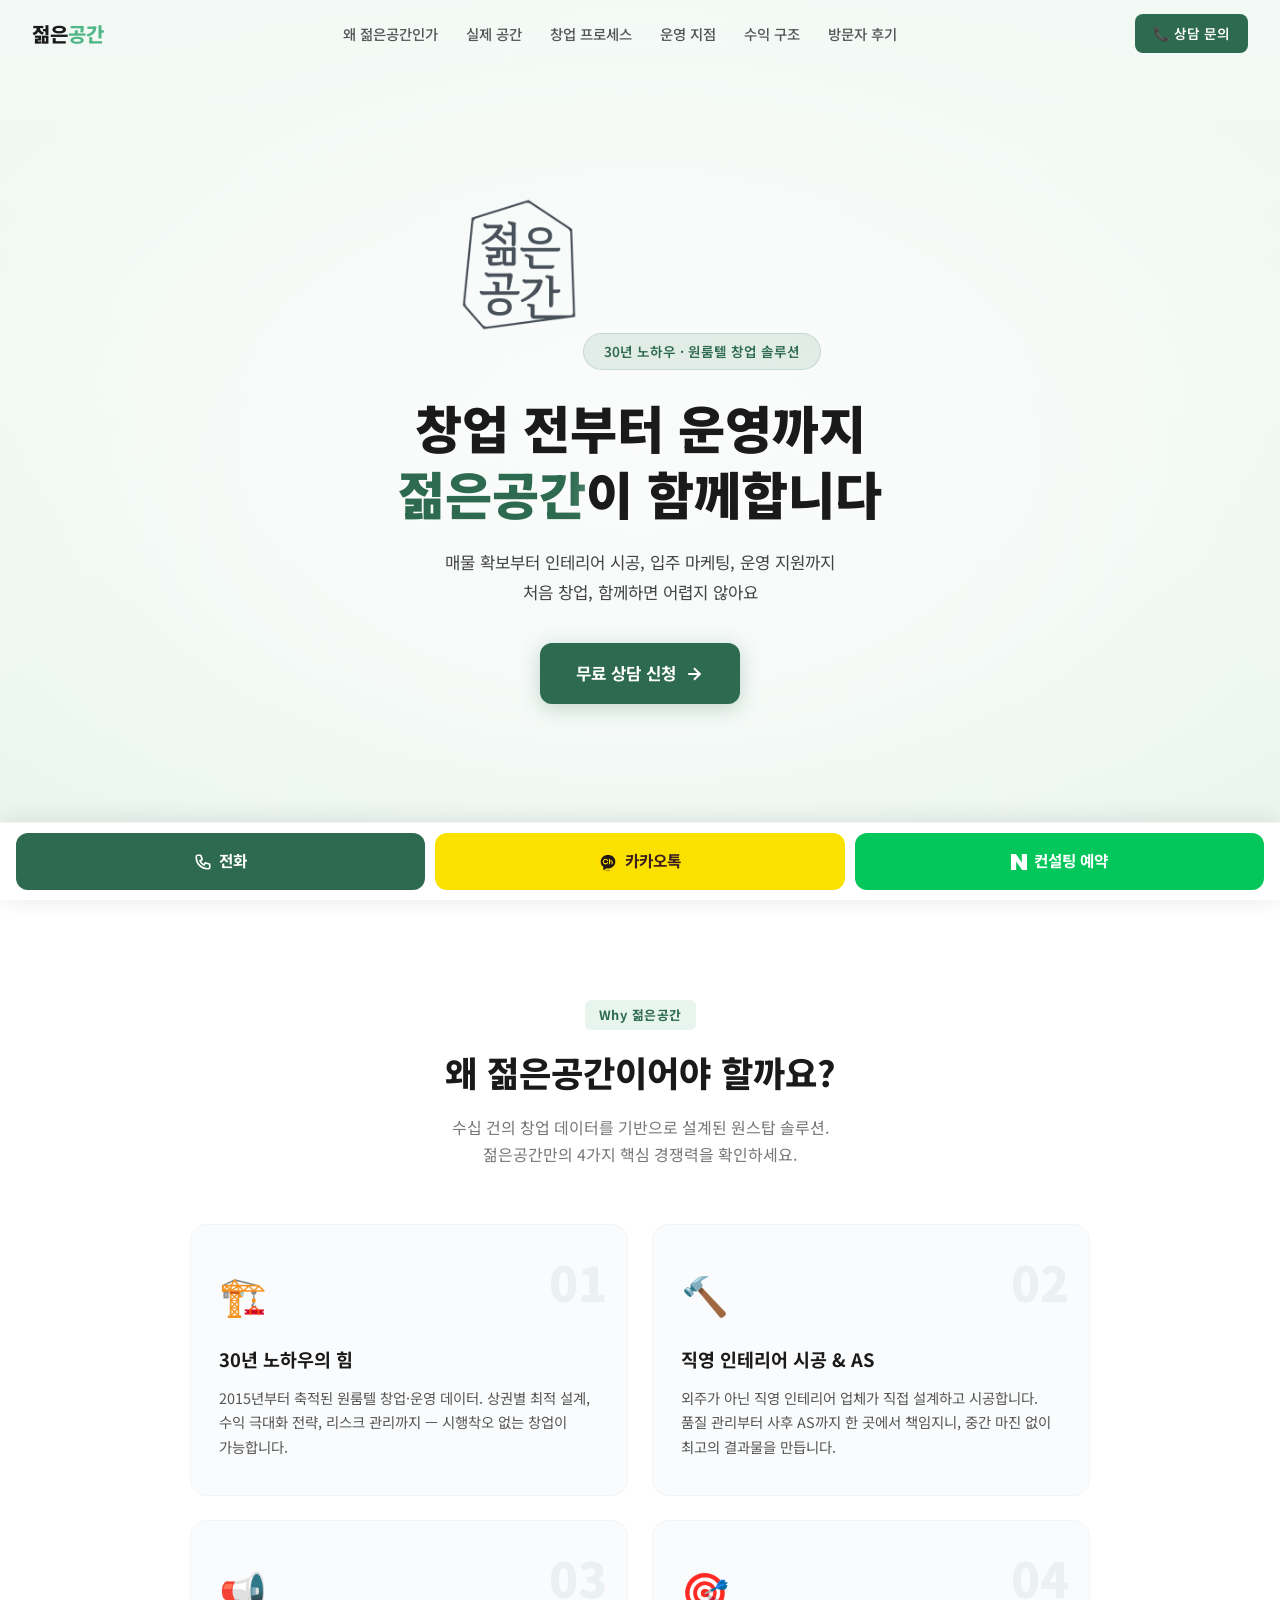
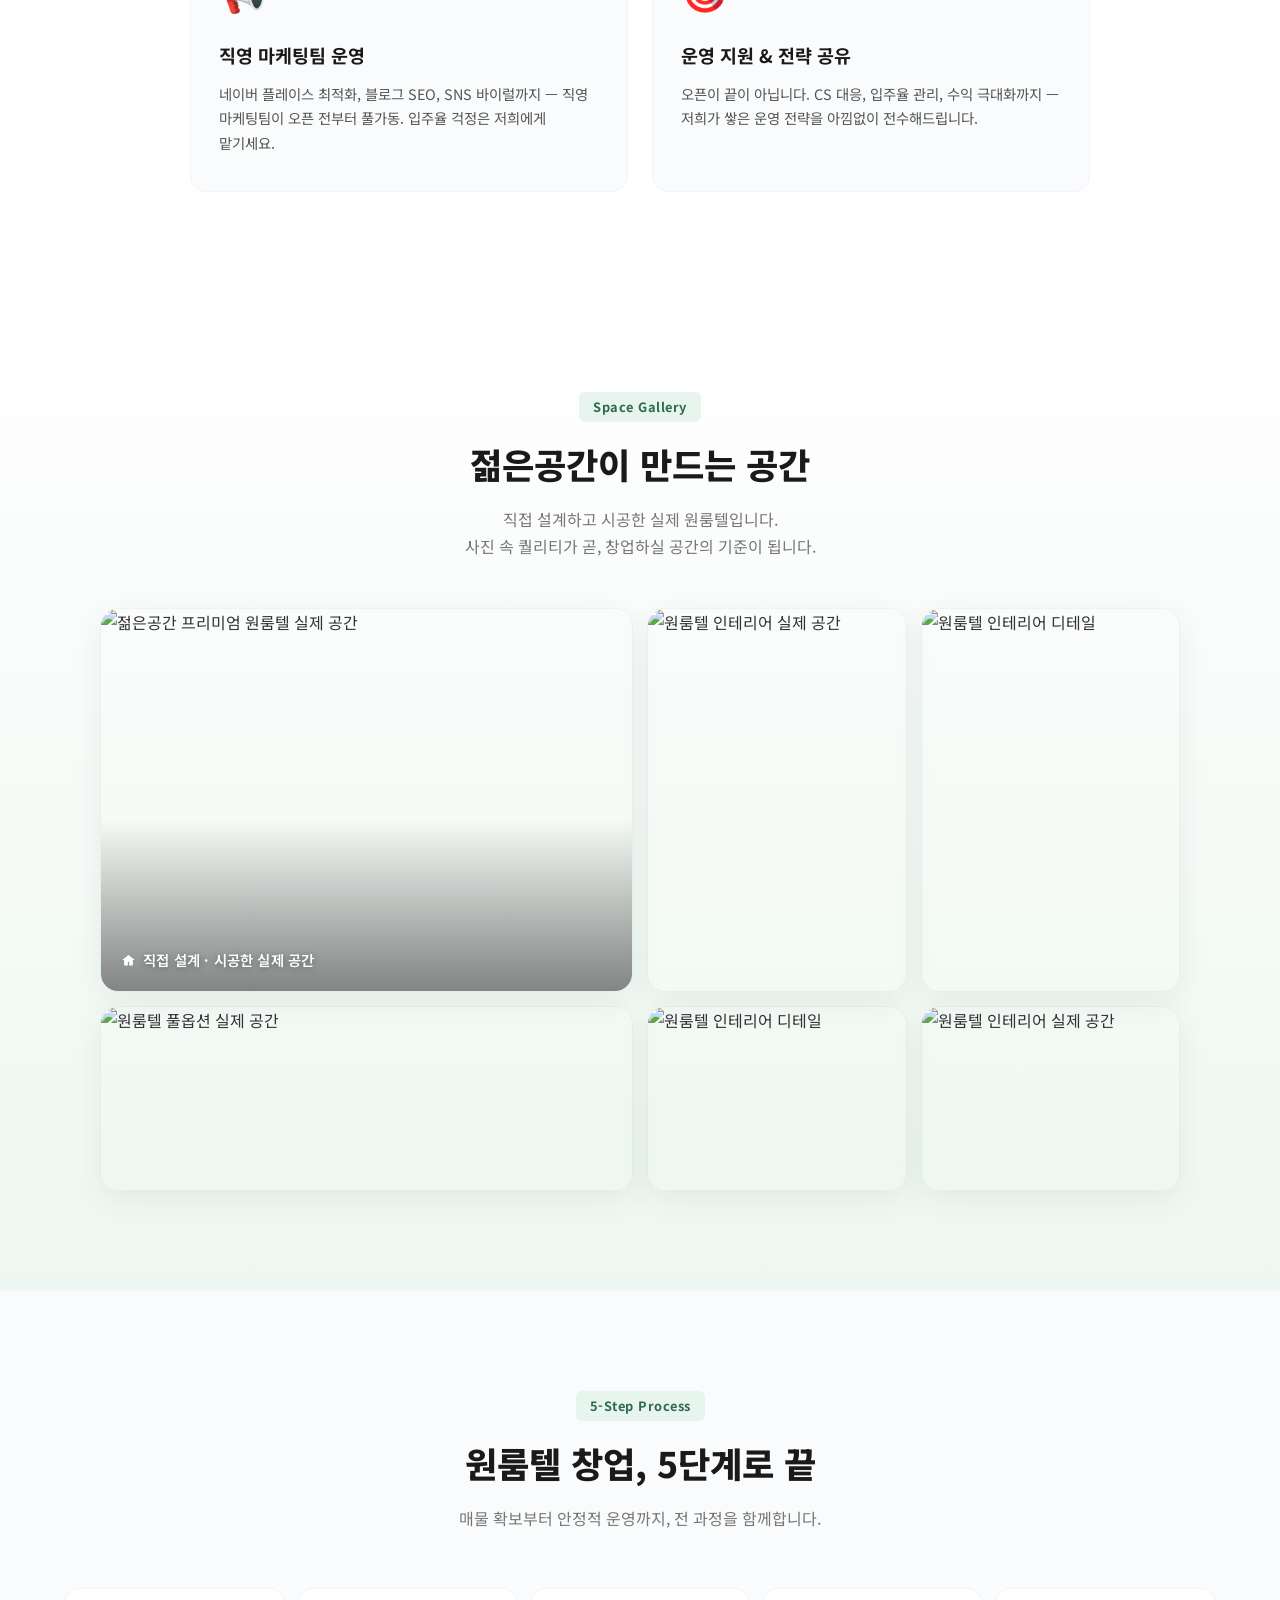
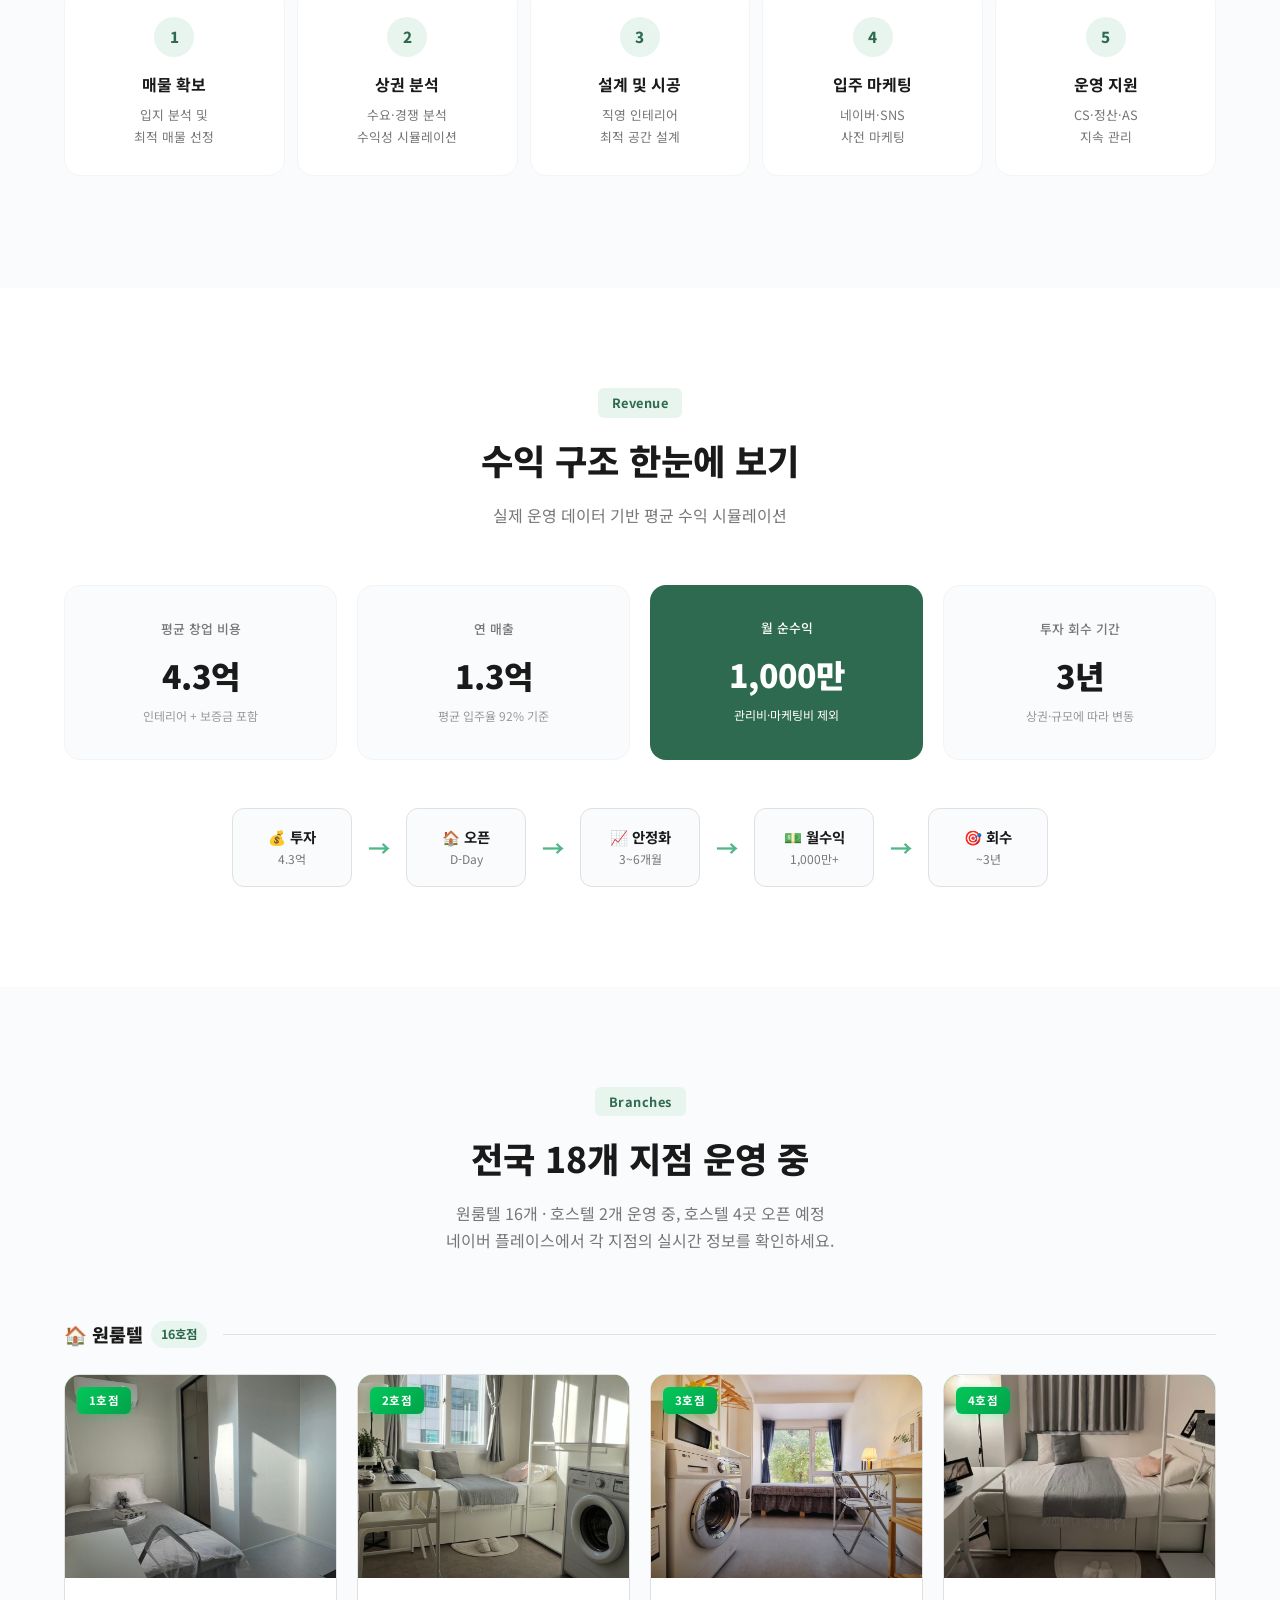
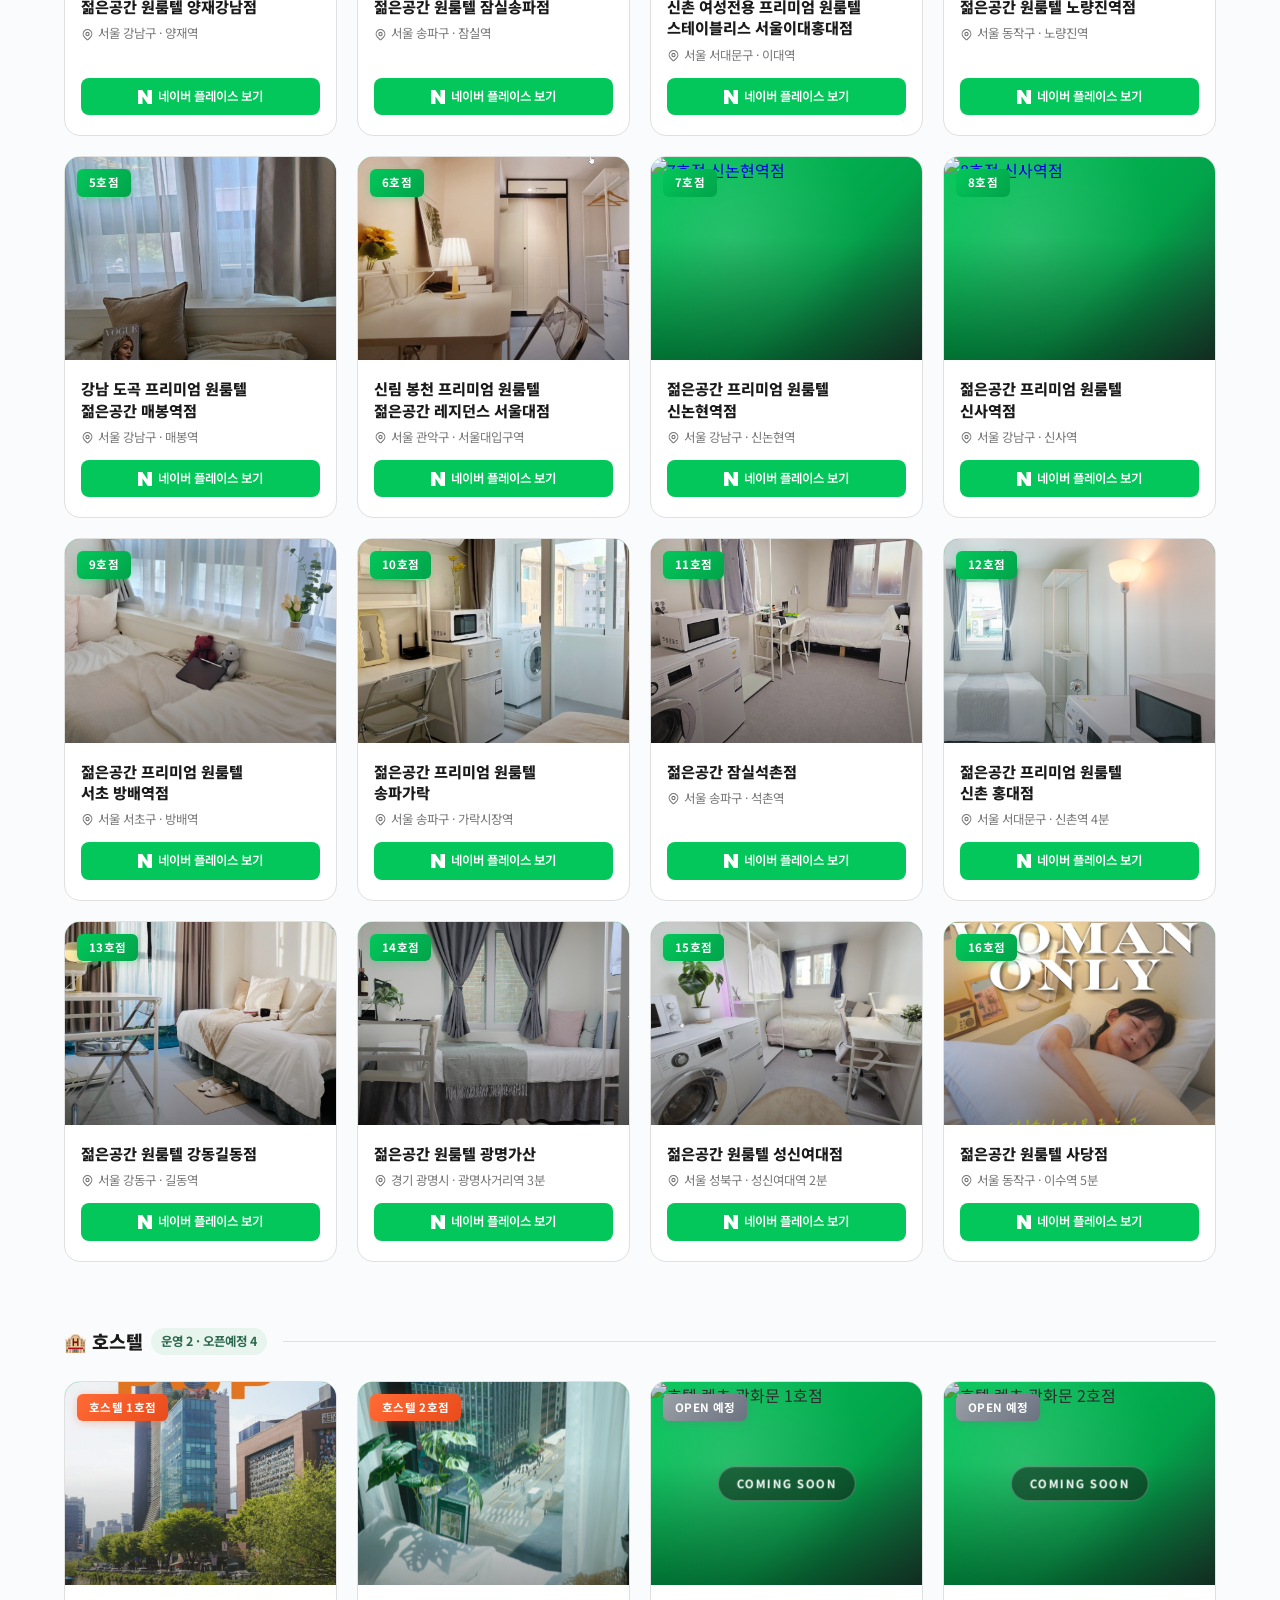
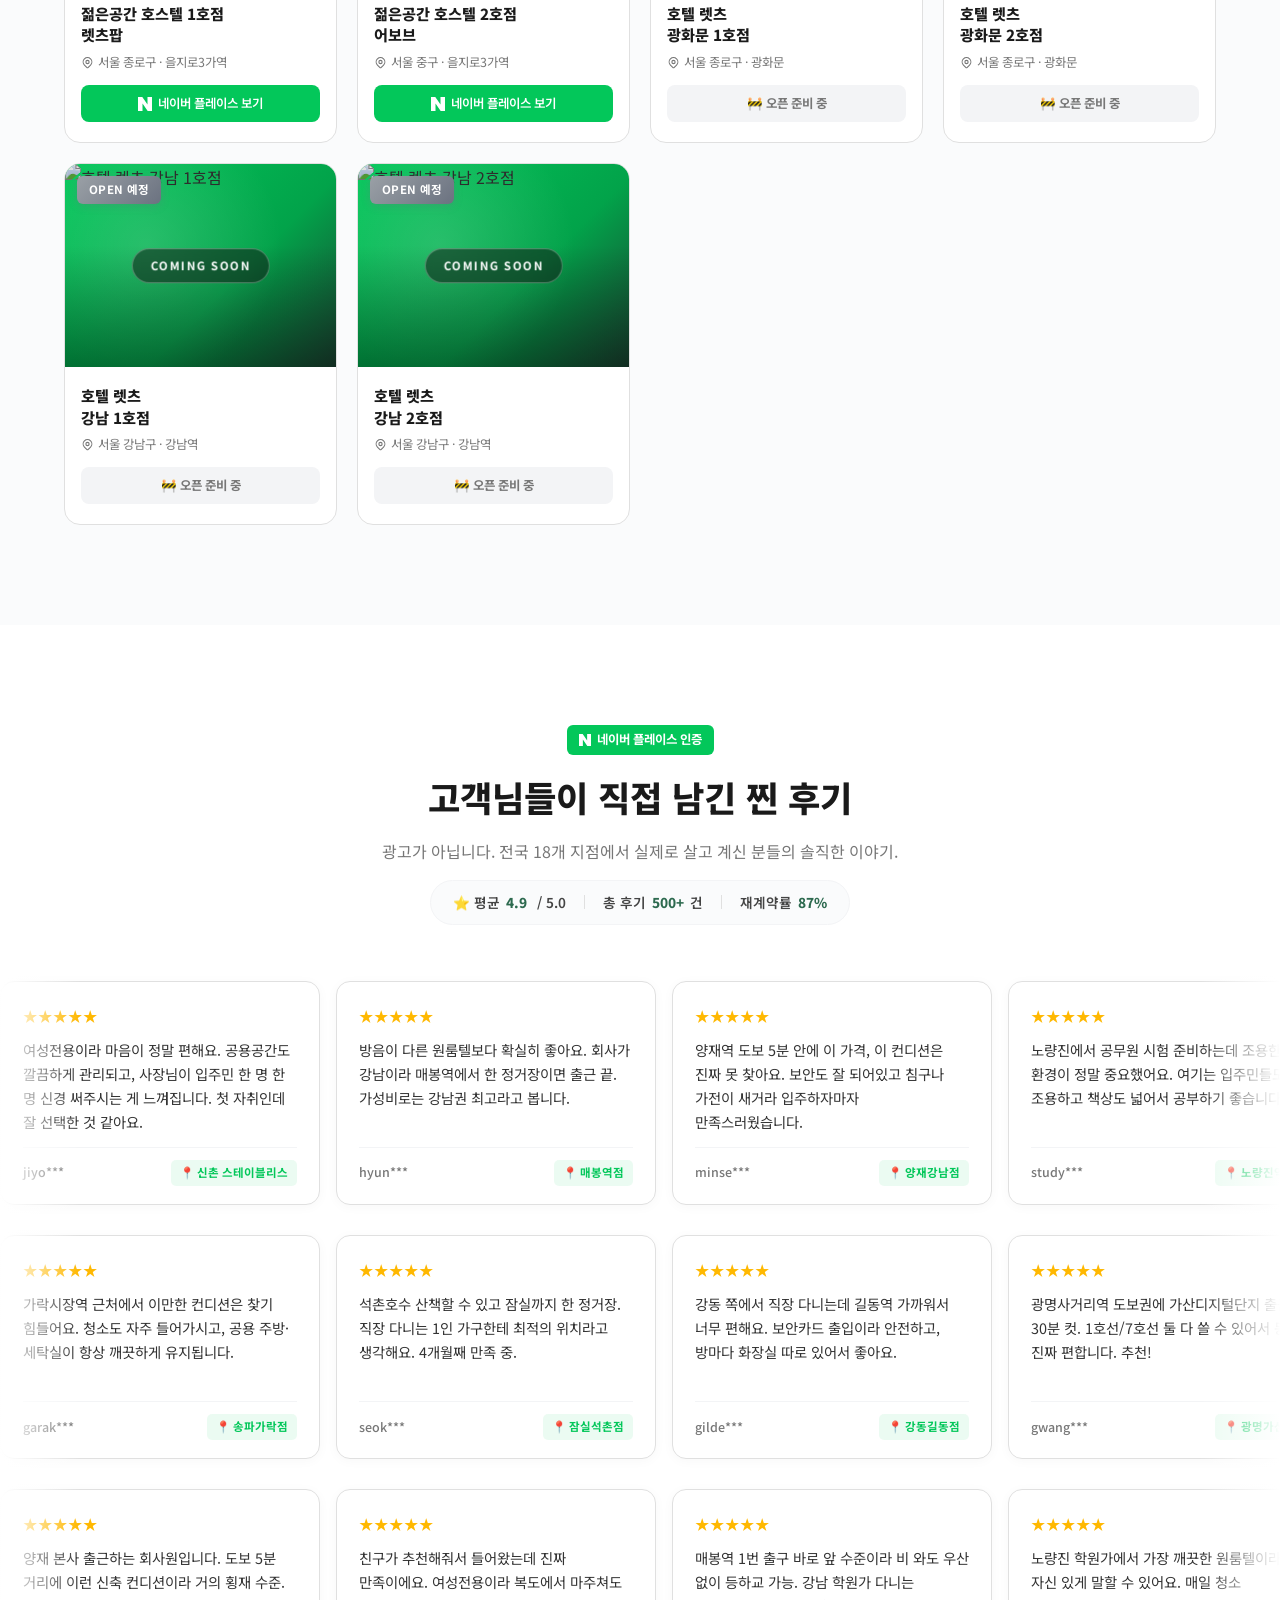
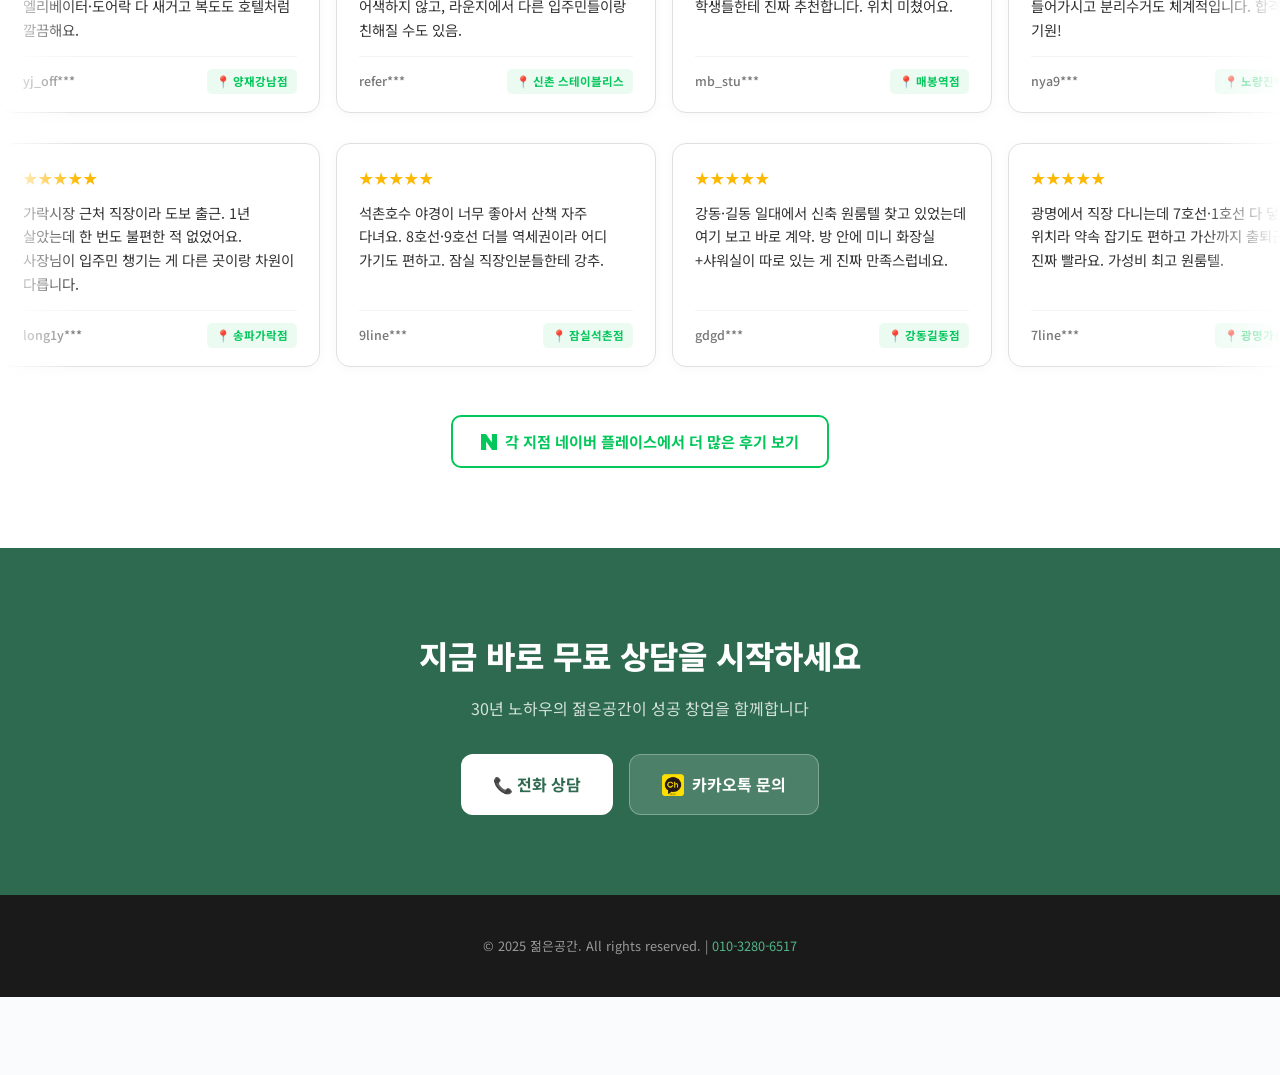
==== commit 59913280: "Add files via upload" ====
--- a/index.html
+++ b/index.html
@@ -76,13 +76,19 @@
 .hero {
   position: relative; min-height: 100vh; min-height: 100svh;
   display: flex; align-items: center; justify-content: center; text-align: center;
-  background: linear-gradient(165deg, #f0faf4 0%, #e8f5ee 40%, #f5faf7 100%);
+  background: #eef7f1;
   overflow: hidden;
 }
 .hero::before {
-  content: ''; position: absolute; inset: 0;
-  background: radial-gradient(ellipse at 30% 50%, rgba(82,183,136,0.1) 0%, transparent 50%),
-              radial-gradient(ellipse at 70% 30%, rgba(45,106,79,0.07) 0%, transparent 50%);
+  content: ''; position: absolute; inset: 0; z-index: 0;
+  background: url('images/space-hero.jpg') center/cover no-repeat;
+  transform: scale(1.04);
+}
+.hero::after {
+  content: ''; position: absolute; inset: 0; z-index: 1;
+  background:
+    radial-gradient(ellipse 62% 56% at 50% 50%, rgba(250,252,251,0.94) 0%, rgba(250,252,251,0.74) 46%, rgba(249,252,250,0.34) 76%, rgba(249,252,250,0.12) 100%),
+    linear-gradient(180deg, rgba(245,250,247,0.5) 0%, rgba(240,248,243,0.30) 48%, rgba(232,245,238,0.74) 100%);
 }
 .hero-content { position: relative; z-index: 2; max-width: 700px; padding: 0 24px; }
 .hero-logo { width: 120px; height: auto; margin-bottom: 24px; display: inline-block; }
@@ -93,9 +99,9 @@
   font-size: 0.85rem; font-weight: 600; margin-bottom: 24px;
   border: 1px solid rgba(45,106,79,0.15);
 }
-.hero h1 { font-size: clamp(2rem, 5vw, 3.2rem); font-weight: 900; color: var(--gray-900); line-height: 1.3; margin-bottom: 20px; }
+.hero h1 { font-size: clamp(2rem, 5vw, 3.2rem); font-weight: 900; color: var(--gray-900); line-height: 1.3; margin-bottom: 20px; text-shadow: 0 2px 26px rgba(255,255,255,0.75); }
 .hero h1 .hl { color: var(--accent); }
-.hero p { font-size: 1.05rem; color: var(--gray-600); margin-bottom: 36px; line-height: 1.8; }
+.hero p { font-size: 1.05rem; color: var(--gray-700); margin-bottom: 36px; line-height: 1.8; text-shadow: 0 1px 16px rgba(255,255,255,0.85); }
 .hero-cta {
   display: inline-flex; align-items: center; gap: 8px;
   background: var(--accent); color: #fff; padding: 16px 36px;
@@ -131,6 +137,51 @@
 .why-card h3 { font-size: 1.15rem; font-weight: 700; color: var(--gray-900); margin-bottom: 10px; }
 .why-card p { font-size: 0.9rem; color: var(--gray-600); line-height: 1.7; }
 
+/* ===== GALLERY ===== */
+.gallery { background: linear-gradient(180deg, #ffffff 0%, #eef7f1 100%); }
+.gallery-head { text-align: center; margin-bottom: 48px; }
+.gallery-grid {
+  display: grid;
+  grid-template-columns: repeat(4, 1fr);
+  grid-auto-rows: 185px;
+  gap: 14px;
+  max-width: 1080px;
+  margin: 0 auto;
+}
+.g-item {
+  position: relative; border-radius: 18px; overflow: hidden;
+  border: 1px solid rgba(27,67,50,0.05);
+  box-shadow: 0 8px 30px rgba(27,67,50,0.07);
+}
+.g-item img {
+  width: 100%; height: 100%; object-fit: cover; display: block;
+  transition: transform 0.6s cubic-bezier(0.22,0.61,0.36,1);
+}
+.g-item:hover img { transform: scale(1.06); }
+.g-big  { grid-column: span 2; grid-row: span 2; }
+.g-tall { grid-row: span 2; }
+.g-wide { grid-column: span 2; }
+.g-big::after {
+  content: ''; position: absolute; inset: 0;
+  background: linear-gradient(180deg, rgba(0,0,0,0) 55%, rgba(17,17,17,0.5) 100%);
+  pointer-events: none;
+}
+.g-caption {
+  position: absolute; left: 20px; bottom: 18px; z-index: 2;
+  color: #fff; font-size: 0.9rem; font-weight: 600; letter-spacing: 0.2px;
+  text-shadow: 0 1px 6px rgba(0,0,0,0.35);
+  display: flex; align-items: center; gap: 7px;
+}
+.g-caption svg { width: 15px; height: 15px; }
+@media (max-width: 768px) {
+  .gallery-grid { grid-template-columns: repeat(2, 1fr); grid-auto-rows: 128px; gap: 10px; }
+  .g-big  { grid-column: span 2; grid-row: span 2; }
+  .g-wide { grid-column: span 2; grid-row: span 1; }
+  .g-tall { grid-column: span 1; grid-row: span 1; }
+  .g-item { border-radius: 14px; }
+  .g-caption { font-size: 0.82rem; left: 14px; bottom: 12px; }
+}
+
 /* ===== PROCESS ===== */
 .process { background: var(--bg); }
 .process-head { text-align: center; margin-bottom: 56px; }
@@ -206,6 +257,30 @@
   background: linear-gradient(135deg, #FF6B35 0%, #E94B1C 100%);
   box-shadow: 0 2px 8px rgba(255,107,53,0.3);
 }
+
+/* 오픈 예정 카드 */
+.branch-cat-count.soon { background: #FFF4E5; color: #C2681C; }
+.branch-badge.soon {
+  background: linear-gradient(135deg, #9AA0A6 0%, #6B7280 100%);
+  box-shadow: 0 2px 8px rgba(107,114,128,0.3);
+}
+.branch-card.soon { cursor: default; }
+.branch-card.soon:hover {
+  transform: none;
+  box-shadow: 0 6px 20px rgba(0,0,0,0.05);
+  border-color: var(--gray-200);
+}
+.branch-card.soon .branch-img.photo img { filter: brightness(0.88) saturate(0.95); }
+.branch-card.soon:hover .branch-img.photo img { transform: none; }
+.branch-soon-tag {
+  position: absolute; z-index: 2; top: 50%; left: 50%; transform: translate(-50%, -50%);
+  padding: 7px 18px; border-radius: 100px;
+  background: rgba(17,17,17,0.5); backdrop-filter: blur(4px);
+  color: #fff; font-size: 0.72rem; font-weight: 700; letter-spacing: 1.5px;
+  border: 1px solid rgba(255,255,255,0.3); white-space: nowrap;
+}
+.branch-naver.soon { background: var(--gray-100); color: var(--gray-500); font-weight: 700; }
+.branch-card.soon:hover .branch-naver.soon { background: var(--gray-100); }
 
 .branch-card {
   position: relative; border-radius: 16px; overflow: hidden;
@@ -522,6 +597,7 @@
   <a href="#" class="nav-logo">젊은<span class="g">공간</span></a>
   <ul class="nav-links">
     <li><a href="#why">왜 젊은공간인가</a></li>
+    <li><a href="#gallery">실제 공간</a></li>
     <li><a href="#process">창업 프로세스</a></li>
     <li><a href="#branches">운영 지점</a></li>
     <li><a href="#revenue">수익 구조</a></li>
@@ -581,6 +657,31 @@
   </div>
 </section>
 
+<!-- GALLERY -->
+<section class="gallery" id="gallery">
+  <div class="inner">
+    <div class="gallery-head rv">
+      <div class="label">Space Gallery</div>
+      <h2 class="stitle">젊은공간이 만드는 공간</h2>
+      <p class="sdesc">직접 설계하고 시공한 실제 원룸텔입니다.<br>사진 속 퀄리티가 곧, 창업하실 공간의 기준이 됩니다.</p>
+    </div>
+    <div class="gallery-grid rv">
+      <div class="g-item g-big">
+        <img src="images/space-01.jpg" alt="젊은공간 프리미엄 원룸텔 실제 공간" loading="lazy">
+        <div class="g-caption">
+          <svg viewBox="0 0 24 24" fill="currentColor"><path d="M12 3 2 11h3v9h6v-6h2v6h6v-9h3z"/></svg>
+          직접 설계 · 시공한 실제 공간
+        </div>
+      </div>
+      <div class="g-item g-tall"><img src="images/space-02.jpg" alt="원룸텔 인테리어 실제 공간" loading="lazy"></div>
+      <div class="g-item g-tall"><img src="images/space-03.jpg" alt="원룸텔 인테리어 디테일" loading="lazy"></div>
+      <div class="g-item g-wide"><img src="images/space-04.jpg" alt="원룸텔 풀옵션 실제 공간" loading="lazy"></div>
+      <div class="g-item"><img src="images/space-05.jpg" alt="원룸텔 인테리어 디테일" loading="lazy"></div>
+      <div class="g-item"><img src="images/space-06.jpg" alt="원룸텔 인테리어 실제 공간" loading="lazy"></div>
+    </div>
+  </div>
+</section>
+
 <!-- PROCESS -->
 <section class="process" id="process">
   <div class="inner">
@@ -632,12 +733,12 @@
   <div class="inner">
     <div class="branches-head rv">
       <div class="label">Branches</div>
-      <h2 class="stitle">전국 16개 지점 운영 중</h2>
-      <p class="sdesc">원룸텔 14개 · 호스텔 2개<br>네이버 플레이스에서 각 지점의 실시간 정보를 확인하세요.</p>
+      <h2 class="stitle">전국 18개 지점 운영 중</h2>
+      <p class="sdesc">원룸텔 16개 · 호스텔 2개 운영 중, 호스텔 4곳 오픈 예정<br>네이버 플레이스에서 각 지점의 실시간 정보를 확인하세요.</p>
     </div>
 
     <div class="branch-cat rv">
-      <h3 class="branch-cat-title">🏠 원룸텔 <span class="branch-cat-count">14호점</span></h3>
+      <h3 class="branch-cat-title">🏠 원룸텔 <span class="branch-cat-count">16호점</span></h3>
       <span class="branch-cat-line"></span>
     </div>
     <div class="branches-grid">
@@ -705,9 +806,29 @@
         </div>
       </a>
 
-      <!-- 7호점 서초 방배 -->
+      <!-- 7호점 신논현역점 (신규) -->
+      <a class="branch-card rv" href="https://naver.me/FAAMt3nF" target="_blank" rel="noopener">
+        <div class="branch-img photo"><div class="branch-badge">7호점</div><img src="images/branch-shinnonhyeon.jpg" alt="7호점 신논현역점"></div>
+        <div class="branch-info">
+          <div class="branch-name">젊은공간 프리미엄 원룸텔<br>신논현역점</div>
+          <div class="branch-addr"><svg fill="none" stroke="currentColor" stroke-width="2" viewBox="0 0 24 24"><path d="M17.657 16.657L13.414 20.9a2 2 0 01-2.827 0l-4.244-4.243a8 8 0 1111.314 0z"/><circle cx="12" cy="11" r="3"/></svg>서울 강남구 · 신논현역</div>
+          <div class="branch-naver"><svg viewBox="0 0 24 24" fill="currentColor"><path d="M16.273 12.845 7.376 0H0v24h7.727V11.155L16.624 24H24V0h-7.727z"/></svg>네이버 플레이스 보기</div>
+        </div>
+      </a>
+
+      <!-- 8호점 신사역점 (신규) -->
+      <a class="branch-card rv" href="https://naver.me/5mvwp8Hd" target="_blank" rel="noopener">
+        <div class="branch-img photo"><div class="branch-badge">8호점</div><img src="images/branch-shinsa.jpg" alt="8호점 신사역점"></div>
+        <div class="branch-info">
+          <div class="branch-name">젊은공간 프리미엄 원룸텔<br>신사역점</div>
+          <div class="branch-addr"><svg fill="none" stroke="currentColor" stroke-width="2" viewBox="0 0 24 24"><path d="M17.657 16.657L13.414 20.9a2 2 0 01-2.827 0l-4.244-4.243a8 8 0 1111.314 0z"/><circle cx="12" cy="11" r="3"/></svg>서울 강남구 · 신사역</div>
+          <div class="branch-naver"><svg viewBox="0 0 24 24" fill="currentColor"><path d="M16.273 12.845 7.376 0H0v24h7.727V11.155L16.624 24H24V0h-7.727z"/></svg>네이버 플레이스 보기</div>
+        </div>
+      </a>
+
+      <!-- 9호점 서초 방배 -->
       <a class="branch-card rv" href="https://map.naver.com/p/search/방배역원룸텔/place/2086400963?c=15.00,0,0,0,dh&placePath=/home?bk_query=방배역원룸텔&entry=bmp&from=map&fromPanelNum=2&locale=ko&svcName=map_pcv5&searchText=방배역원룸텔" target="_blank" rel="noopener">
-        <div class="branch-img photo"><div class="branch-badge">7호점</div><img src="images/branch-13.png" alt="7호점"></div>
+        <div class="branch-img photo"><div class="branch-badge">9호점</div><img src="images/branch-13.png" alt="9호점 서초 방배역점"></div>
         <div class="branch-info">
           <div class="branch-name">젊은공간 프리미엄 원룸텔<br>서초 방배역점</div>
           <div class="branch-addr"><svg fill="none" stroke="currentColor" stroke-width="2" viewBox="0 0 24 24"><path d="M17.657 16.657L13.414 20.9a2 2 0 01-2.827 0l-4.244-4.243a8 8 0 1111.314 0z"/><circle cx="12" cy="11" r="3"/></svg>서울 서초구 · 방배역</div>
@@ -715,9 +836,9 @@
         </div>
       </a>
 
-      <!-- 8호점 송파가락 -->
+      <!-- 10호점 송파가락 -->
       <a class="branch-card rv" href="https://naver.me/IFEwqrTz" target="_blank" rel="noopener">
-        <div class="branch-img photo"><div class="branch-badge">8호점</div><img src="images/branch-09.png" alt="8호점"></div>
+        <div class="branch-img photo"><div class="branch-badge">10호점</div><img src="images/branch-09.png" alt="10호점 송파가락"></div>
         <div class="branch-info">
           <div class="branch-name">젊은공간 프리미엄 원룸텔<br>송파가락</div>
           <div class="branch-addr"><svg fill="none" stroke="currentColor" stroke-width="2" viewBox="0 0 24 24"><path d="M17.657 16.657L13.414 20.9a2 2 0 01-2.827 0l-4.244-4.243a8 8 0 1111.314 0z"/><circle cx="12" cy="11" r="3"/></svg>서울 송파구 · 가락시장역</div>
@@ -725,9 +846,9 @@
         </div>
       </a>
 
-      <!-- 9호점 잠실석촌 -->
+      <!-- 11호점 잠실석촌 -->
       <a class="branch-card rv" href="https://naver.me/5T0XClcN" target="_blank" rel="noopener">
-        <div class="branch-img photo"><div class="branch-badge">9호점</div><img src="images/branch-10.png" alt="9호점"></div>
+        <div class="branch-img photo"><div class="branch-badge">11호점</div><img src="images/branch-10.png" alt="11호점 잠실석촌"></div>
         <div class="branch-info">
           <div class="branch-name">젊은공간 잠실석촌점</div>
           <div class="branch-addr"><svg fill="none" stroke="currentColor" stroke-width="2" viewBox="0 0 24 24"><path d="M17.657 16.657L13.414 20.9a2 2 0 01-2.827 0l-4.244-4.243a8 8 0 1111.314 0z"/><circle cx="12" cy="11" r="3"/></svg>서울 송파구 · 석촌역</div>
@@ -735,9 +856,9 @@
         </div>
       </a>
 
-      <!-- 10호점 신촌홍대 -->
+      <!-- 12호점 신촌홍대 -->
       <a class="branch-card rv" href="https://naver.me/GGGutjyi" target="_blank" rel="noopener">
-        <div class="branch-img photo"><div class="branch-badge">10호점</div><img src="images/branch-02.png" alt="10호점"></div>
+        <div class="branch-img photo"><div class="branch-badge">12호점</div><img src="images/branch-02.png" alt="12호점 신촌홍대"></div>
         <div class="branch-info">
           <div class="branch-name">젊은공간 프리미엄 원룸텔<br>신촌 홍대점</div>
           <div class="branch-addr"><svg fill="none" stroke="currentColor" stroke-width="2" viewBox="0 0 24 24"><path d="M17.657 16.657L13.414 20.9a2 2 0 01-2.827 0l-4.244-4.243a8 8 0 1111.314 0z"/><circle cx="12" cy="11" r="3"/></svg>서울 서대문구 · 신촌역 4분</div>
@@ -745,9 +866,9 @@
         </div>
       </a>
 
-      <!-- 11호점 강동길동 -->
+      <!-- 13호점 강동길동 -->
       <a class="branch-card rv" href="https://naver.me/G6RYtnxV" target="_blank" rel="noopener">
-        <div class="branch-img photo"><div class="branch-badge">11호점</div><img src="images/branch-11.png" alt="11호점"></div>
+        <div class="branch-img photo"><div class="branch-badge">13호점</div><img src="images/branch-11.png" alt="13호점 강동길동"></div>
         <div class="branch-info">
           <div class="branch-name">젊은공간 원룸텔 강동길동점</div>
           <div class="branch-addr"><svg fill="none" stroke="currentColor" stroke-width="2" viewBox="0 0 24 24"><path d="M17.657 16.657L13.414 20.9a2 2 0 01-2.827 0l-4.244-4.243a8 8 0 1111.314 0z"/><circle cx="12" cy="11" r="3"/></svg>서울 강동구 · 길동역</div>
@@ -755,9 +876,9 @@
         </div>
       </a>
 
-      <!-- 12호점 광명가산 -->
+      <!-- 14호점 광명가산 -->
       <a class="branch-card rv" href="https://naver.me/FbOdRW62" target="_blank" rel="noopener">
-        <div class="branch-img photo"><div class="branch-badge">12호점</div><img src="images/branch-01.png" alt="12호점"></div>
+        <div class="branch-img photo"><div class="branch-badge">14호점</div><img src="images/branch-01.png" alt="14호점 광명가산"></div>
         <div class="branch-info">
           <div class="branch-name">젊은공간 원룸텔 광명가산</div>
           <div class="branch-addr"><svg fill="none" stroke="currentColor" stroke-width="2" viewBox="0 0 24 24"><path d="M17.657 16.657L13.414 20.9a2 2 0 01-2.827 0l-4.244-4.243a8 8 0 1111.314 0z"/><circle cx="12" cy="11" r="3"/></svg>경기 광명시 · 광명사거리역 3분</div>
@@ -765,9 +886,9 @@
         </div>
       </a>
 
-      <!-- 13호점 성신여대 -->
+      <!-- 15호점 성신여대 -->
       <a class="branch-card rv" href="https://naver.me/5sGWehQ9" target="_blank" rel="noopener">
-        <div class="branch-img photo"><div class="branch-badge">13호점</div><img src="images/branch-06.png" alt="13호점"></div>
+        <div class="branch-img photo"><div class="branch-badge">15호점</div><img src="images/branch-06.png" alt="15호점 성신여대"></div>
         <div class="branch-info">
           <div class="branch-name">젊은공간 원룸텔 성신여대점</div>
           <div class="branch-addr"><svg fill="none" stroke="currentColor" stroke-width="2" viewBox="0 0 24 24"><path d="M17.657 16.657L13.414 20.9a2 2 0 01-2.827 0l-4.244-4.243a8 8 0 1111.314 0z"/><circle cx="12" cy="11" r="3"/></svg>서울 성북구 · 성신여대역 2분</div>
@@ -775,9 +896,9 @@
         </div>
       </a>
 
-      <!-- 14호점 사당 -->
+      <!-- 16호점 사당 -->
       <a class="branch-card rv" href="https://naver.me/5YS6kUPW" target="_blank" rel="noopener">
-        <div class="branch-img photo"><div class="branch-badge">14호점</div><img src="images/branch-05.png" alt="14호점"></div>
+        <div class="branch-img photo"><div class="branch-badge">16호점</div><img src="images/branch-05.png" alt="16호점 사당"></div>
         <div class="branch-info">
           <div class="branch-name">젊은공간 원룸텔 사당점</div>
           <div class="branch-addr"><svg fill="none" stroke="currentColor" stroke-width="2" viewBox="0 0 24 24"><path d="M17.657 16.657L13.414 20.9a2 2 0 01-2.827 0l-4.244-4.243a8 8 0 1111.314 0z"/><circle cx="12" cy="11" r="3"/></svg>서울 동작구 · 이수역 5분</div>
@@ -788,7 +909,7 @@
     </div>
 
     <div class="branch-cat rv">
-      <h3 class="branch-cat-title">🏨 호스텔 <span class="branch-cat-count">2호점 · NEW</span></h3>
+      <h3 class="branch-cat-title">🏨 호스텔 <span class="branch-cat-count">운영 2 · 오픈예정 4</span></h3>
       <span class="branch-cat-line"></span>
     </div>
     <div class="branches-grid">
@@ -812,6 +933,46 @@
           <div class="branch-naver"><svg viewBox="0 0 24 24" fill="currentColor"><path d="M16.273 12.845 7.376 0H0v24h7.727V11.155L16.624 24H24V0h-7.727z"/></svg>네이버 플레이스 보기</div>
         </div>
       </a>
+
+      <!-- 오픈예정: 호텔 렛츠 광화문 1호점 -->
+      <div class="branch-card soon rv">
+        <div class="branch-img photo"><div class="branch-badge soon">OPEN 예정</div><span class="branch-soon-tag">COMING SOON</span><img src="images/hotel-lets-1.jpg" alt="호텔 렛츠 광화문 1호점"></div>
+        <div class="branch-info">
+          <div class="branch-name">호텔 렛츠<br>광화문 1호점</div>
+          <div class="branch-addr"><svg fill="none" stroke="currentColor" stroke-width="2" viewBox="0 0 24 24"><path d="M17.657 16.657L13.414 20.9a2 2 0 01-2.827 0l-4.244-4.243a8 8 0 1111.314 0z"/><circle cx="12" cy="11" r="3"/></svg>서울 종로구 · 광화문</div>
+          <div class="branch-naver soon">🚧 오픈 준비 중</div>
+        </div>
+      </div>
+
+      <!-- 오픈예정: 호텔 렛츠 광화문 2호점 -->
+      <div class="branch-card soon rv">
+        <div class="branch-img photo"><div class="branch-badge soon">OPEN 예정</div><span class="branch-soon-tag">COMING SOON</span><img src="images/hotel-lets-2.jpg" alt="호텔 렛츠 광화문 2호점"></div>
+        <div class="branch-info">
+          <div class="branch-name">호텔 렛츠<br>광화문 2호점</div>
+          <div class="branch-addr"><svg fill="none" stroke="currentColor" stroke-width="2" viewBox="0 0 24 24"><path d="M17.657 16.657L13.414 20.9a2 2 0 01-2.827 0l-4.244-4.243a8 8 0 1111.314 0z"/><circle cx="12" cy="11" r="3"/></svg>서울 종로구 · 광화문</div>
+          <div class="branch-naver soon">🚧 오픈 준비 중</div>
+        </div>
+      </div>
+
+      <!-- 오픈예정: 호텔 렛츠 강남 1호점 -->
+      <div class="branch-card soon rv">
+        <div class="branch-img photo"><div class="branch-badge soon">OPEN 예정</div><span class="branch-soon-tag">COMING SOON</span><img src="images/hotel-lets-4.jpg" alt="호텔 렛츠 강남 1호점"></div>
+        <div class="branch-info">
+          <div class="branch-name">호텔 렛츠<br>강남 1호점</div>
+          <div class="branch-addr"><svg fill="none" stroke="currentColor" stroke-width="2" viewBox="0 0 24 24"><path d="M17.657 16.657L13.414 20.9a2 2 0 01-2.827 0l-4.244-4.243a8 8 0 1111.314 0z"/><circle cx="12" cy="11" r="3"/></svg>서울 강남구 · 강남역</div>
+          <div class="branch-naver soon">🚧 오픈 준비 중</div>
+        </div>
+      </div>
+
+      <!-- 오픈예정: 호텔 렛츠 강남 2호점 -->
+      <div class="branch-card soon rv">
+        <div class="branch-img photo"><div class="branch-badge soon">OPEN 예정</div><span class="branch-soon-tag">COMING SOON</span><img src="images/hotel-lets-3.jpg" alt="호텔 렛츠 강남 2호점"></div>
+        <div class="branch-info">
+          <div class="branch-name">호텔 렛츠<br>강남 2호점</div>
+          <div class="branch-addr"><svg fill="none" stroke="currentColor" stroke-width="2" viewBox="0 0 24 24"><path d="M17.657 16.657L13.414 20.9a2 2 0 01-2.827 0l-4.244-4.243a8 8 0 1111.314 0z"/><circle cx="12" cy="11" r="3"/></svg>서울 강남구 · 강남역</div>
+          <div class="branch-naver soon">🚧 오픈 준비 중</div>
+        </div>
+      </div>
 
     </div>
   </div>
@@ -825,7 +986,7 @@
       네이버 플레이스 인증
     </div>
     <h2 class="stitle"><span class="nb">고객님들이 직접 남긴</span><br class="mo"> <span class="nb">찐 후기</span></h2>
-    <p class="sdesc"><span class="nb">광고가 아닙니다.</span><br class="mo"> <span class="nb">전국 16개 지점에서 실제로 살고 계신</span><br class="mo"> <span class="nb">분들의 솔직한 이야기.</span></p>
+    <p class="sdesc"><span class="nb">광고가 아닙니다.</span><br class="mo"> <span class="nb">전국 18개 지점에서 실제로 살고 계신</span><br class="mo"> <span class="nb">분들의 솔직한 이야기.</span></p>
     <div class="reviews-meta">
       <div class="reviews-meta-item">⭐ 평균 <strong>4.9</strong>&nbsp;/&nbsp;5.0</div>
       <div class="reviews-meta-divider"></div>
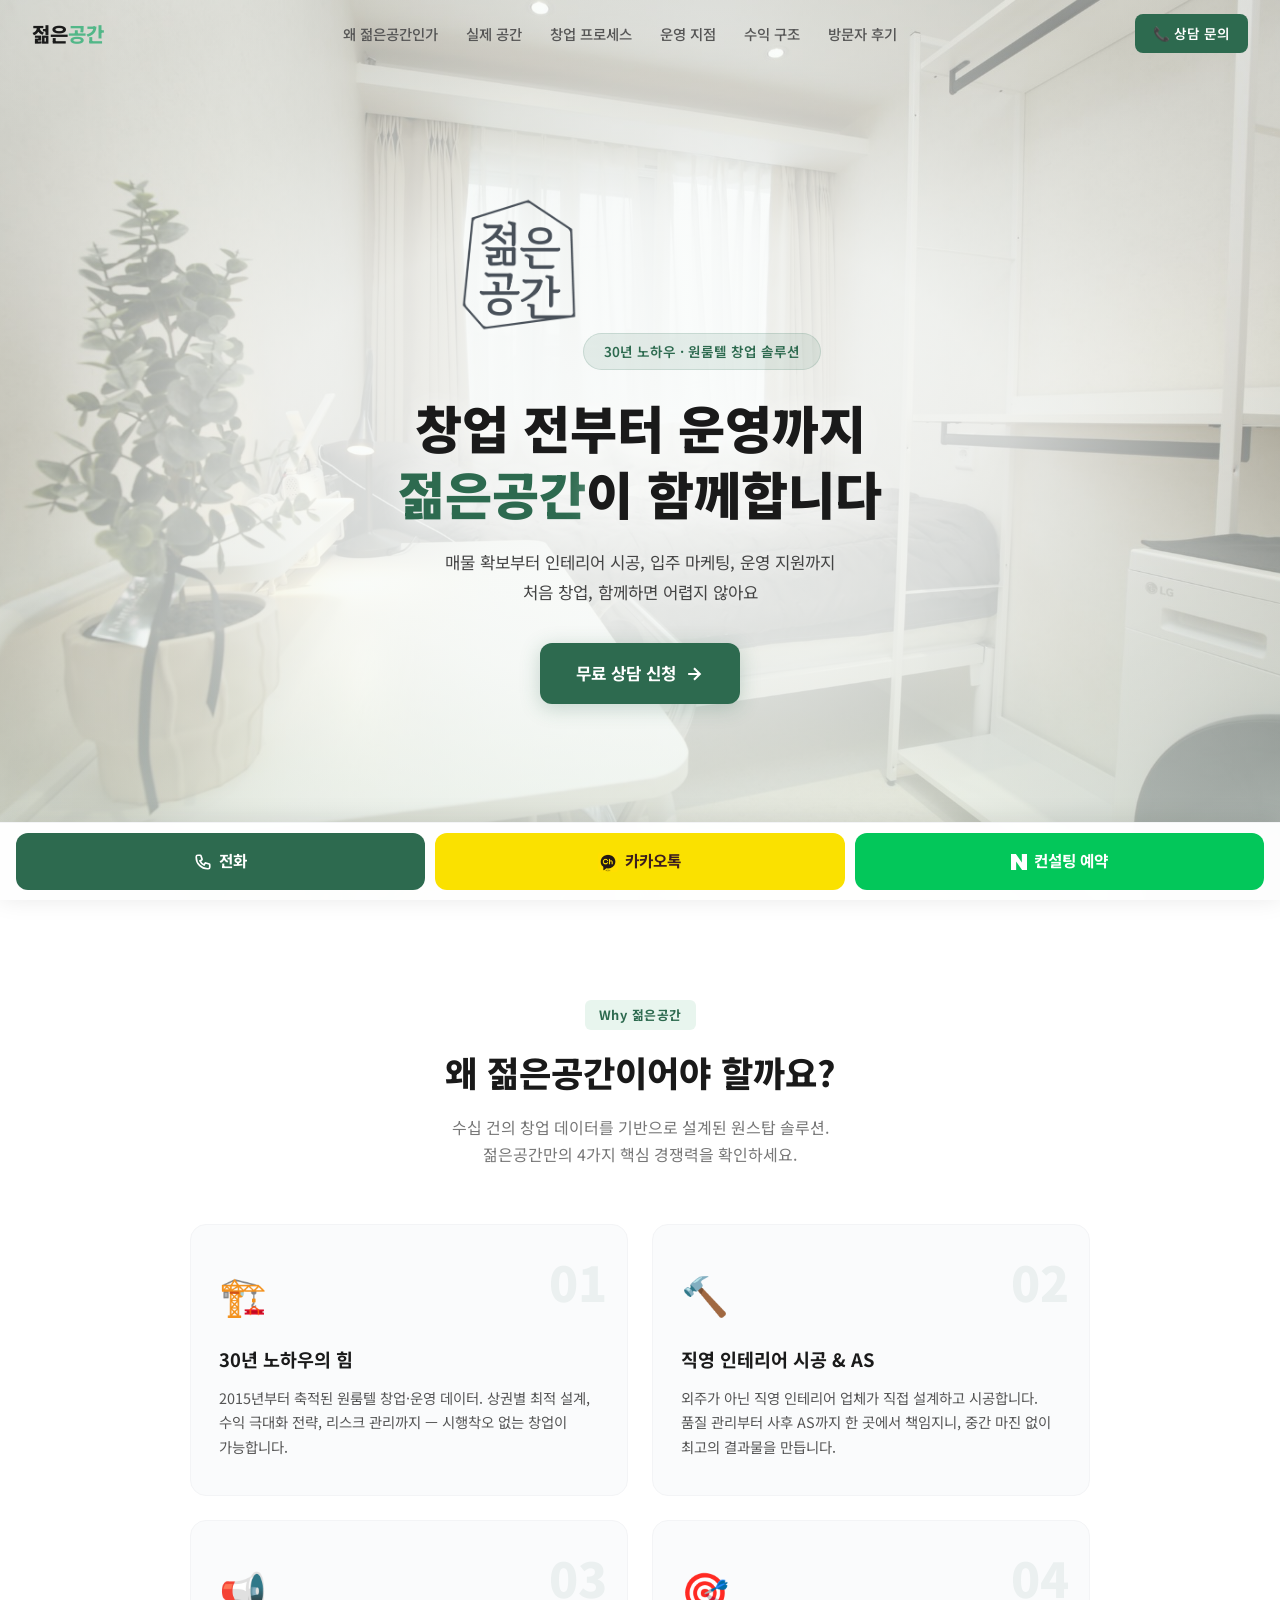
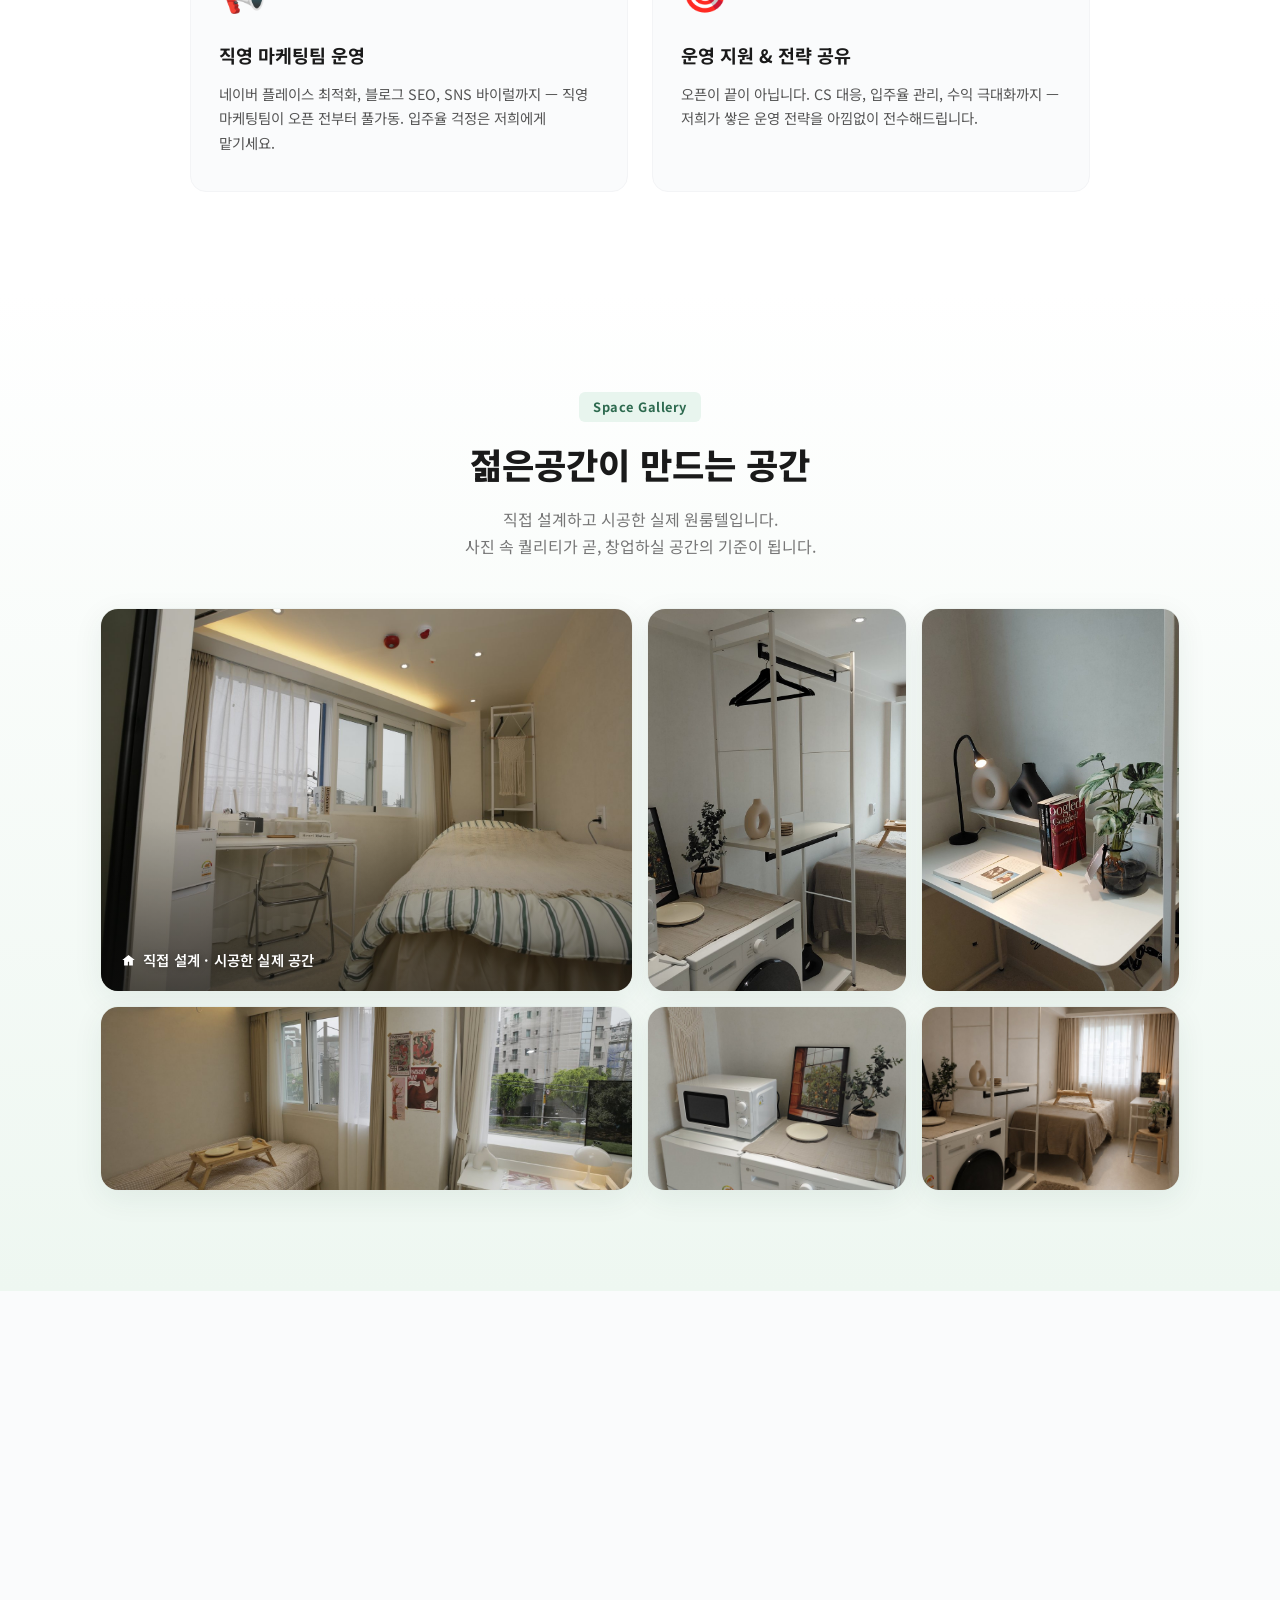
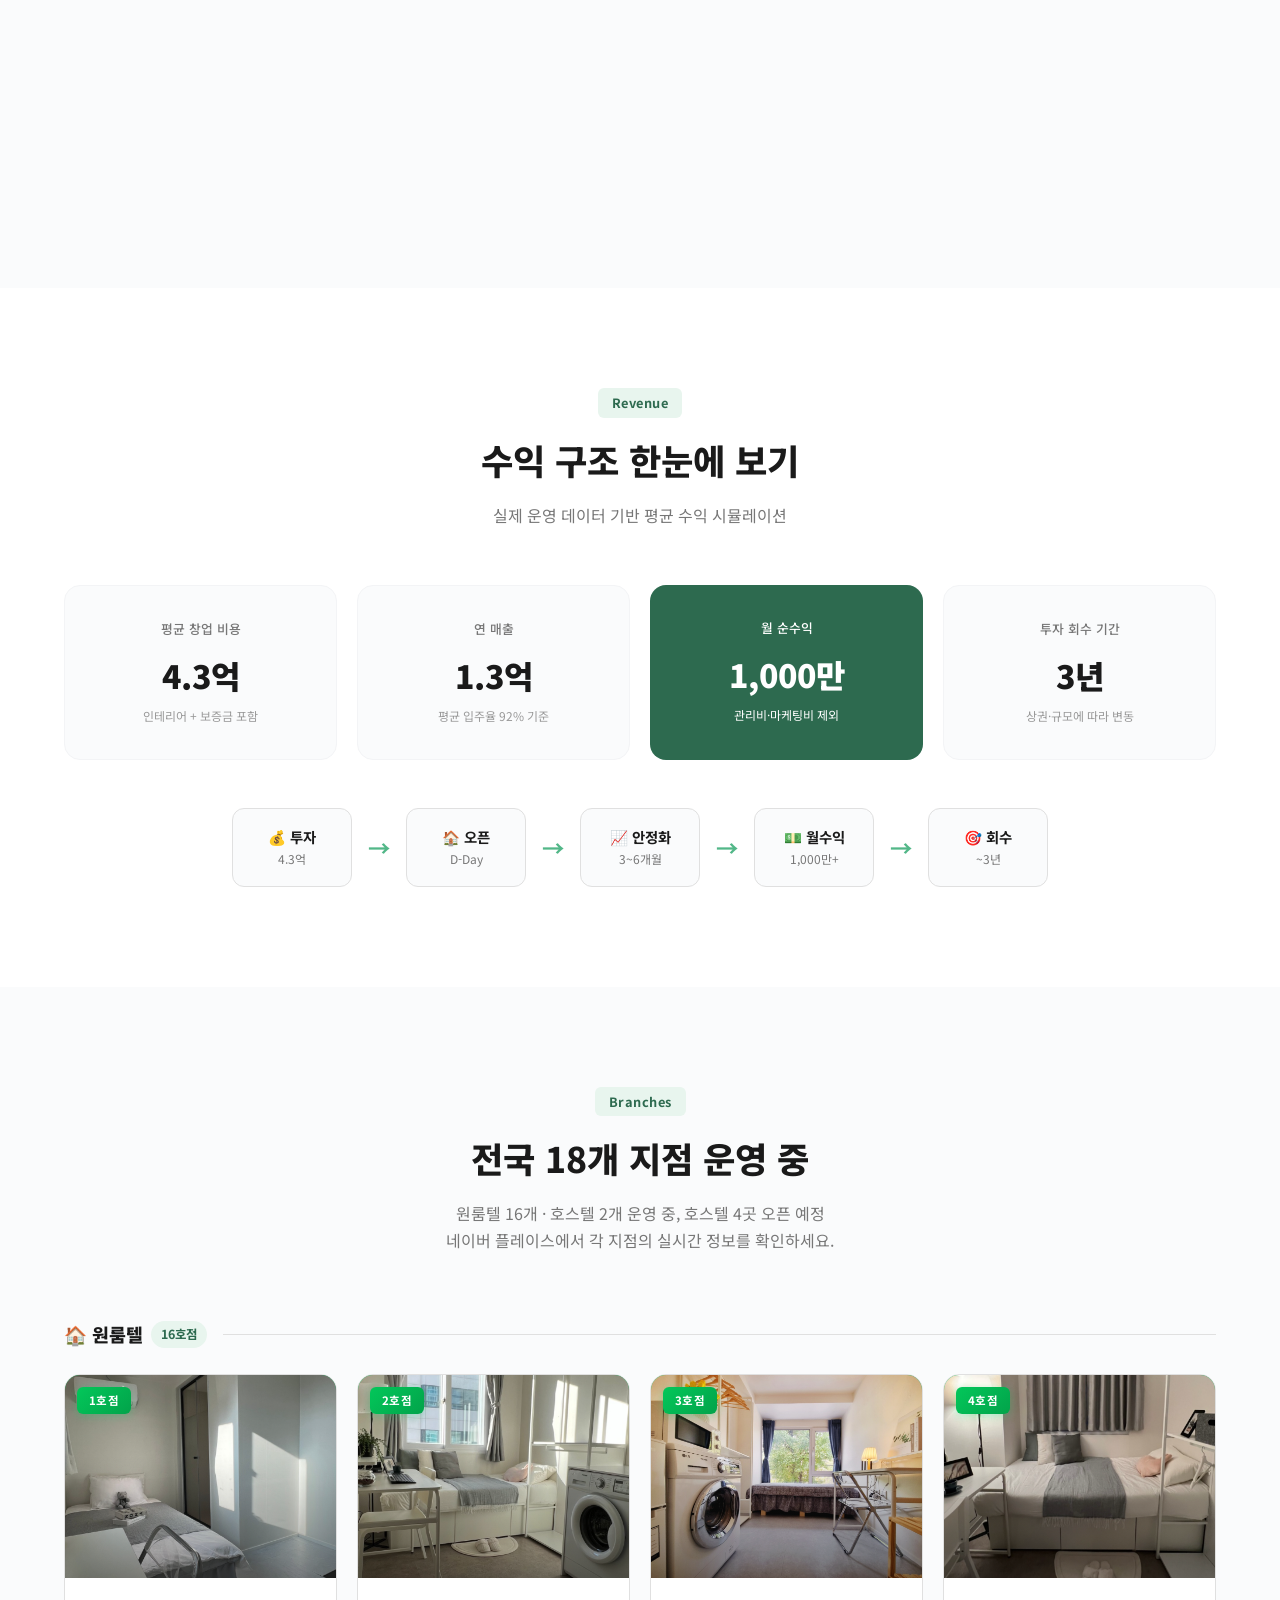
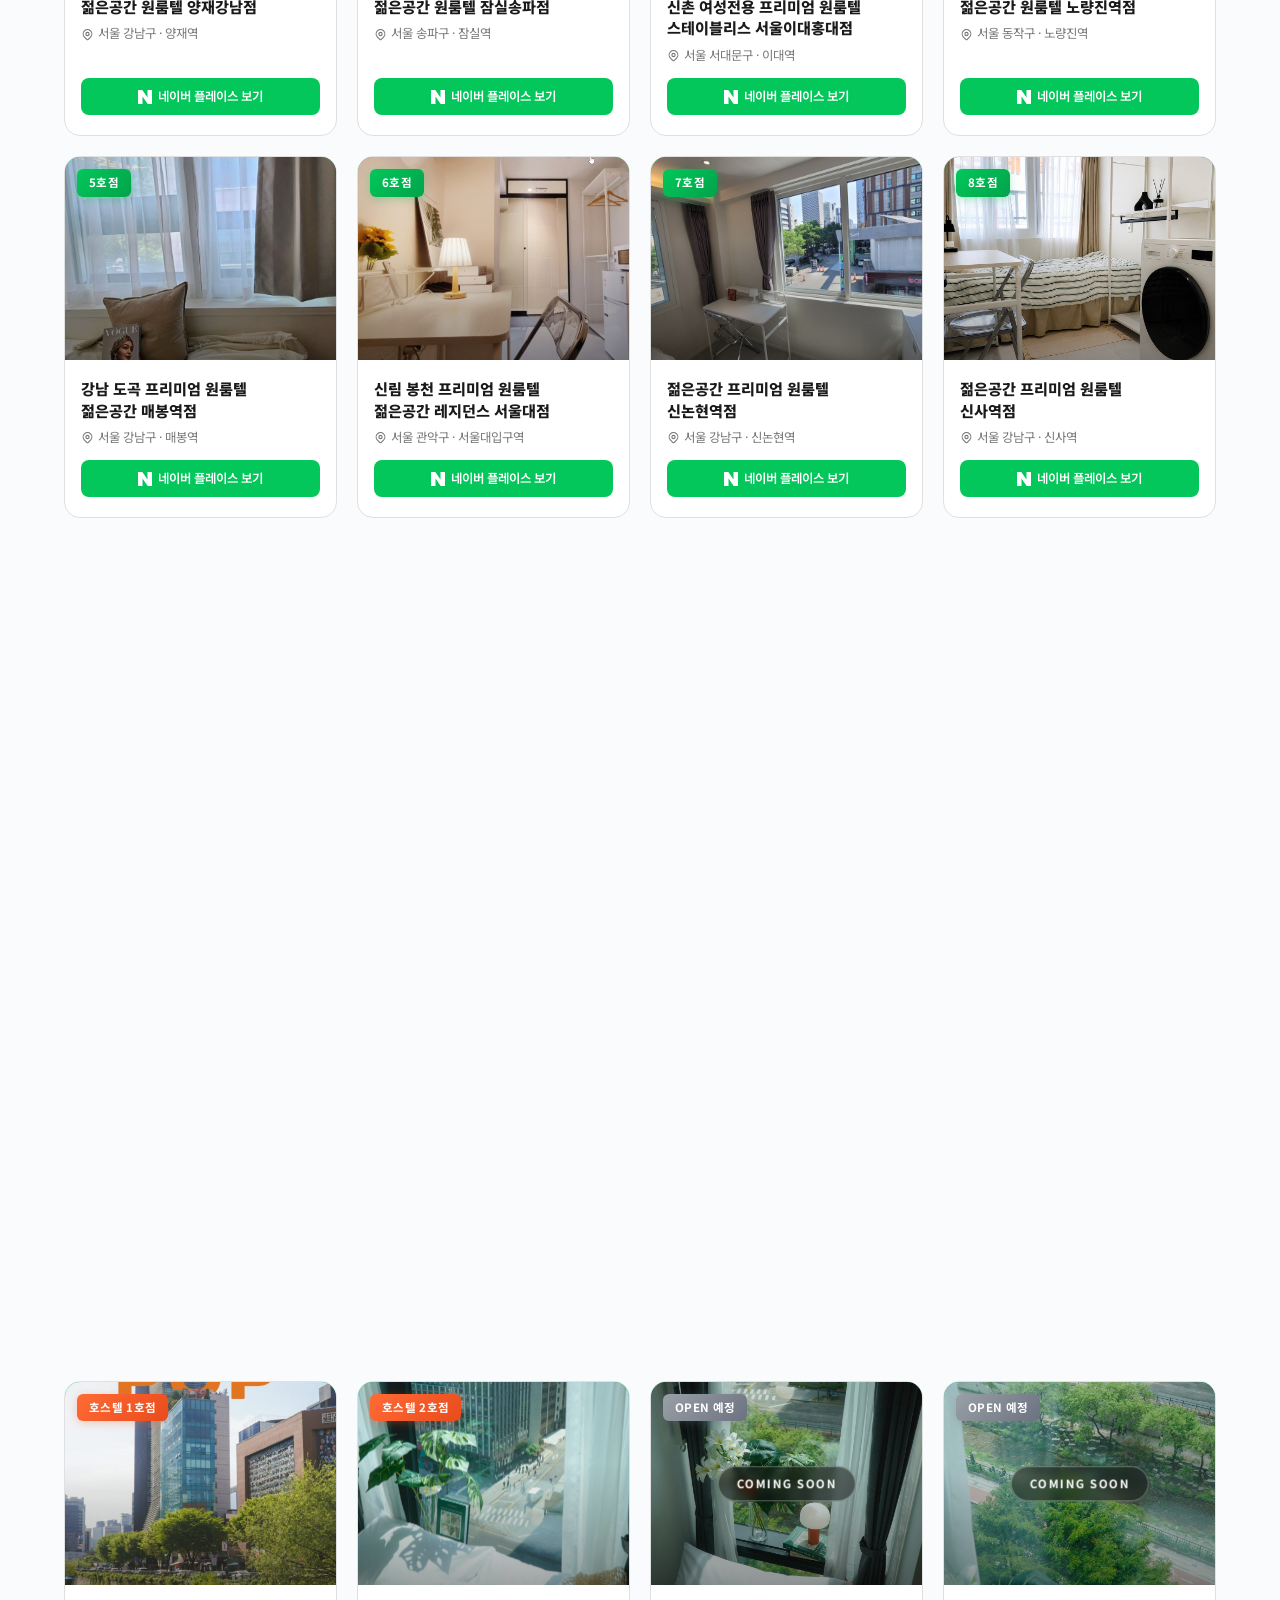
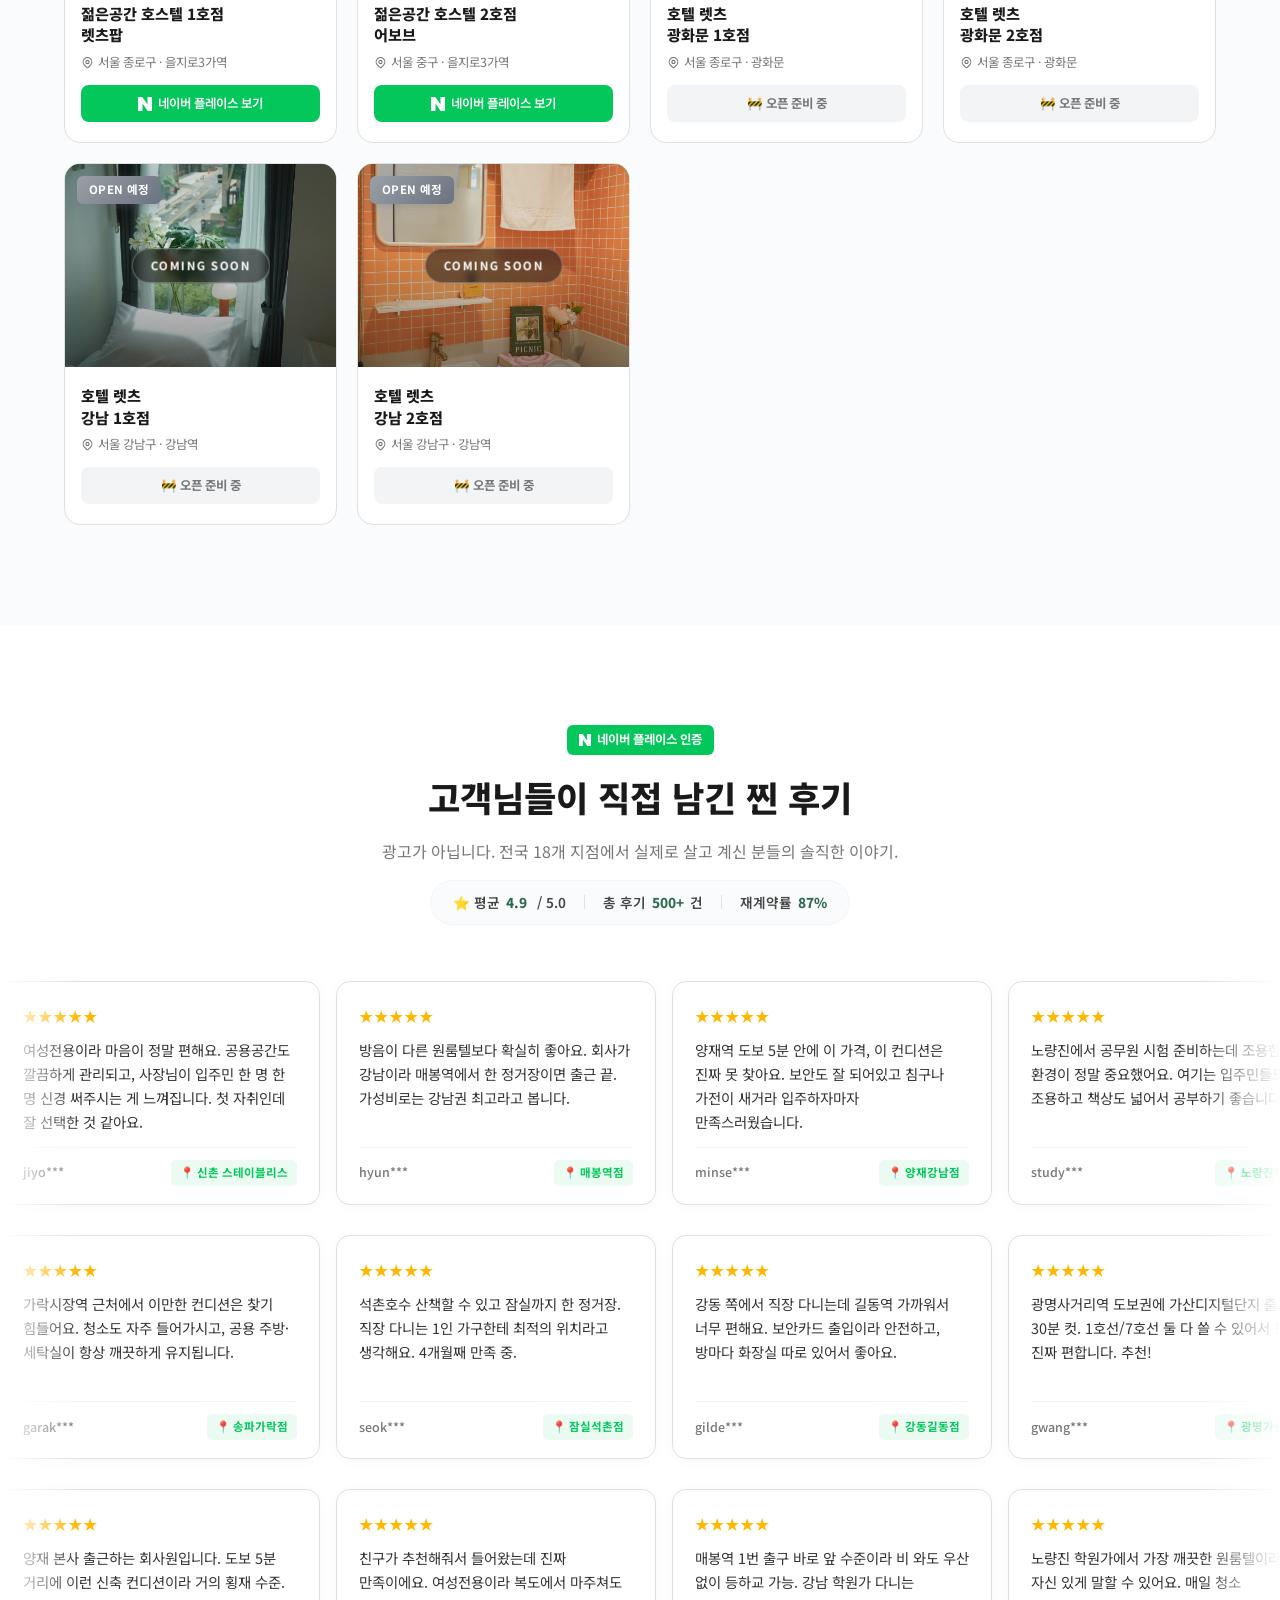
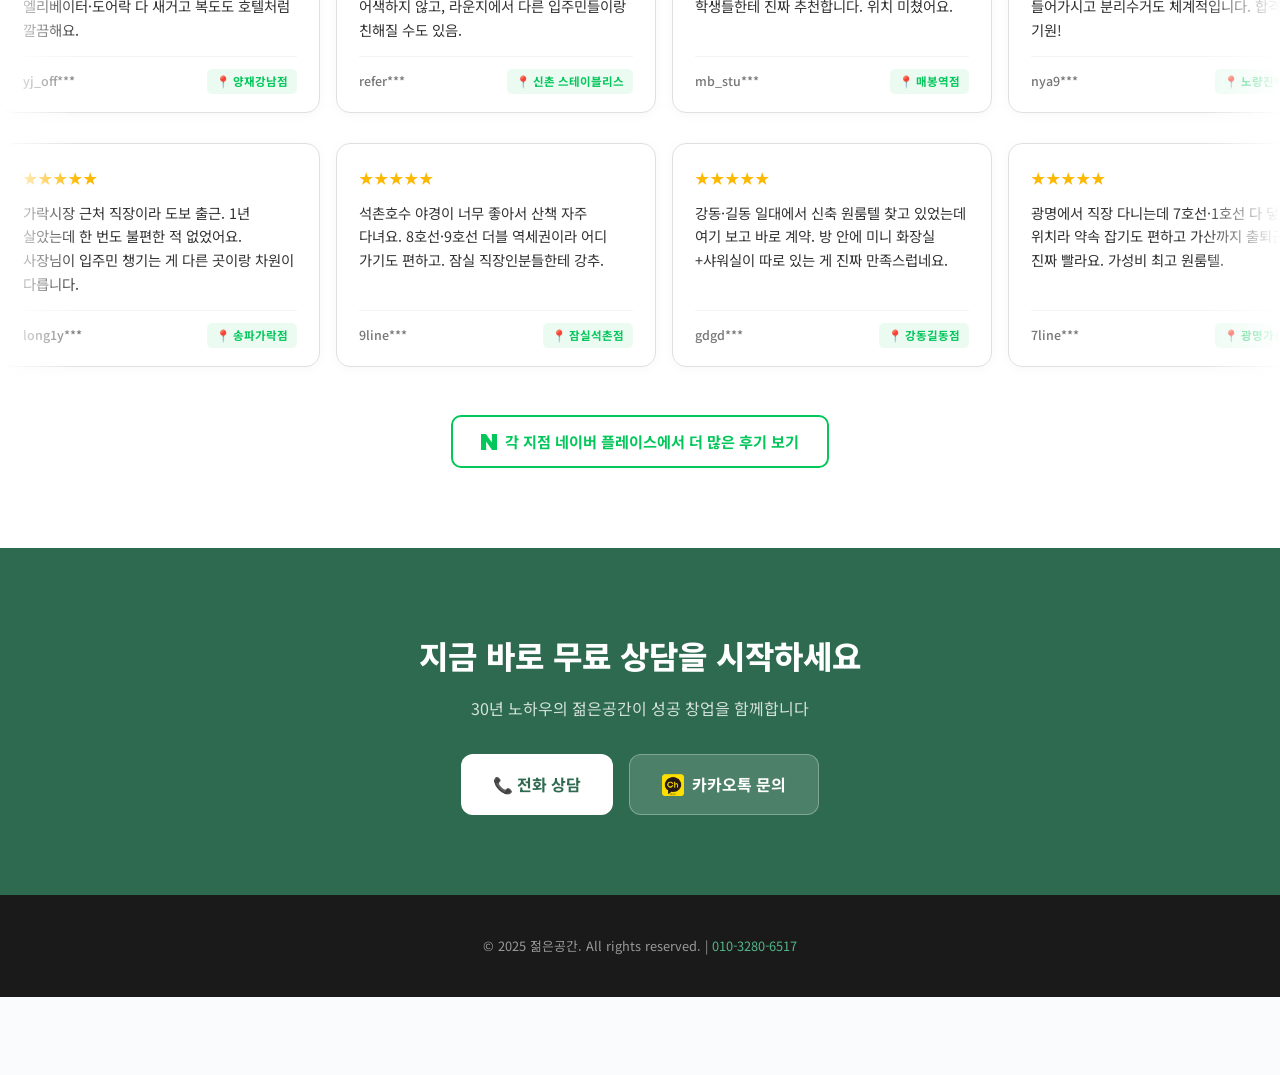
==== commit 6a82fa25: "fix: 모바일 네비 햄버거 메뉴 추가" ====
--- a/index.html
+++ b/index.html
@@ -71,6 +71,12 @@
   transition: background 0.2s;
 }
 .nav-phone:hover { background: var(--primary-light); }
+.nav-right { display: flex; align-items: center; gap: 10px; }
+.nav-toggle { display: none; width: 40px; height: 40px; flex-direction: column; justify-content: center; align-items: center; gap: 5px; background: none; border: none; cursor: pointer; padding: 0; }
+.nav-toggle span { display: block; width: 22px; height: 2px; background: var(--gray-900); border-radius: 2px; transition: transform 0.3s, opacity 0.3s; }
+.nav-toggle.open span:nth-child(1) { transform: translateY(7px) rotate(45deg); }
+.nav-toggle.open span:nth-child(2) { opacity: 0; }
+.nav-toggle.open span:nth-child(3) { transform: translateY(-7px) rotate(-45deg); }
 
 /* ===== HERO ===== */
 .hero {
@@ -501,7 +507,21 @@
 
 /* ===== RESPONSIVE ===== */
 @media (max-width: 1024px) {
-  .nav-links { display: none; }
+  .nav-toggle { display: flex; }
+  .nav-links {
+    position: absolute; top: 100%; left: 0; right: 0;
+    flex-direction: column; gap: 0;
+    background: rgba(255,255,255,0.98); backdrop-filter: blur(16px);
+    box-shadow: 0 14px 30px rgba(0,0,0,0.10);
+    border-top: 1px solid rgba(0,0,0,0.05);
+    padding: 6px 16px 14px;
+    transform: translateY(-12px); opacity: 0; pointer-events: none;
+    transition: transform 0.28s ease, opacity 0.28s ease;
+  }
+  .nav-links.open { transform: translateY(0); opacity: 1; pointer-events: auto; }
+  .nav-links li { border-top: 1px solid rgba(0,0,0,0.06); }
+  .nav-links li:first-child { border-top: none; }
+  .nav-links a { display: block; padding: 14px 4px; font-size: 1rem; color: var(--gray-900); }
   .why-grid { grid-template-columns: 1fr 1fr; }
   .stats-grid { grid-template-columns: repeat(2, 1fr); }
   .branches-grid { grid-template-columns: repeat(3, 1fr); }
@@ -595,7 +615,7 @@
 <!-- NAV -->
 <nav class="nav" id="nav">
   <a href="#" class="nav-logo">젊은<span class="g">공간</span></a>
-  <ul class="nav-links">
+  <ul class="nav-links" id="navLinks">
     <li><a href="#why">왜 젊은공간인가</a></li>
     <li><a href="#gallery">실제 공간</a></li>
     <li><a href="#process">창업 프로세스</a></li>
@@ -603,7 +623,10 @@
     <li><a href="#revenue">수익 구조</a></li>
     <li><a href="#reviews">방문자 후기</a></li>
   </ul>
-  <a href="tel:010-3280-6517" class="nav-phone">📞 상담 문의</a>
+  <div class="nav-right">
+    <a href="tel:010-3280-6517" class="nav-phone">📞 상담 문의</a>
+    <button class="nav-toggle" id="navToggle" aria-label="메뉴 열기" aria-expanded="false"><span></span><span></span><span></span></button>
+  </div>
 </nav>
 
 <!-- HERO -->
@@ -1524,6 +1547,20 @@
   nav.classList.toggle('scrolled', window.scrollY > 40);
 });
 
+// Mobile hamburger menu
+const navToggle = document.getElementById('navToggle');
+const navLinks = document.getElementById('navLinks');
+navToggle.addEventListener('click', () => {
+  const open = navLinks.classList.toggle('open');
+  navToggle.classList.toggle('open', open);
+  navToggle.setAttribute('aria-expanded', open);
+});
+navLinks.querySelectorAll('a').forEach(a => a.addEventListener('click', () => {
+  navLinks.classList.remove('open');
+  navToggle.classList.remove('open');
+  navToggle.setAttribute('aria-expanded', 'false');
+}));
+
 // Scroll reveal
 const obs = new IntersectionObserver((entries) => {
   entries.forEach(e => { if (e.isIntersecting) { e.target.classList.add('vis'); obs.unobserve(e.target); }});
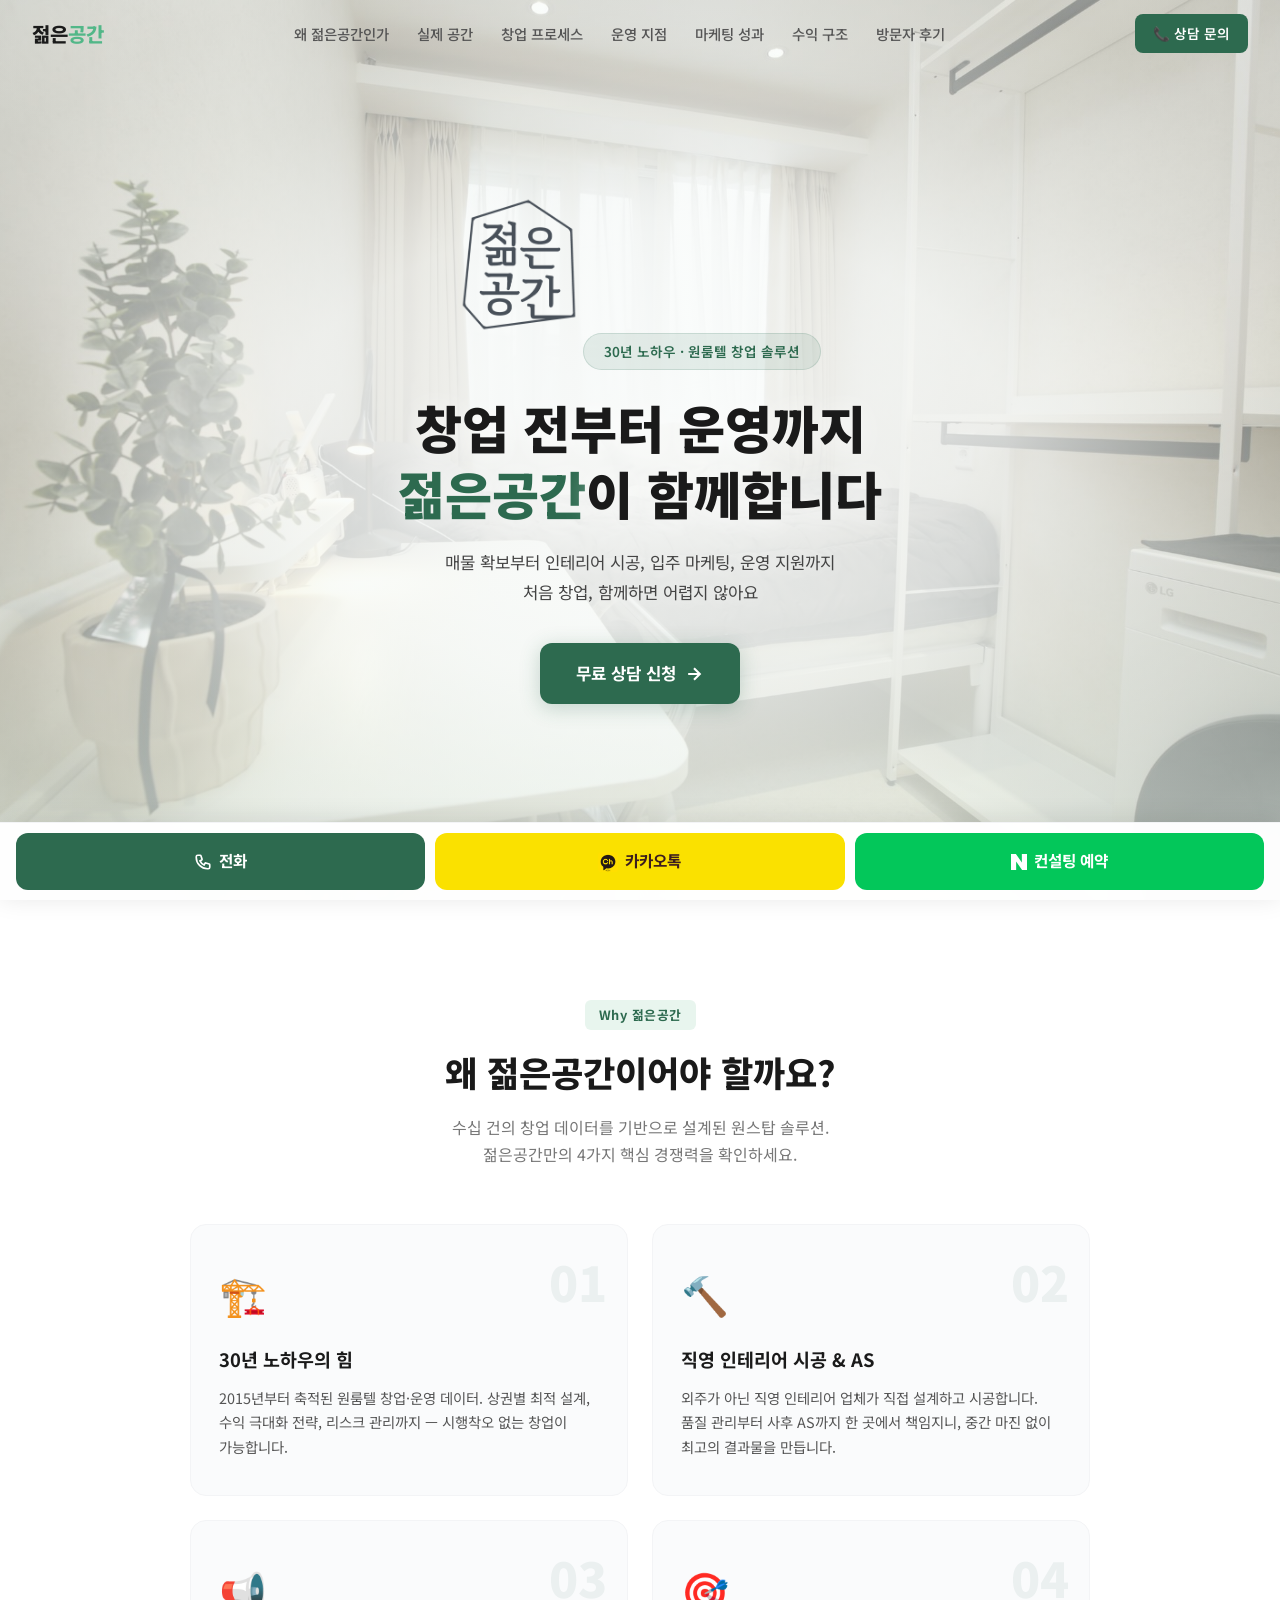
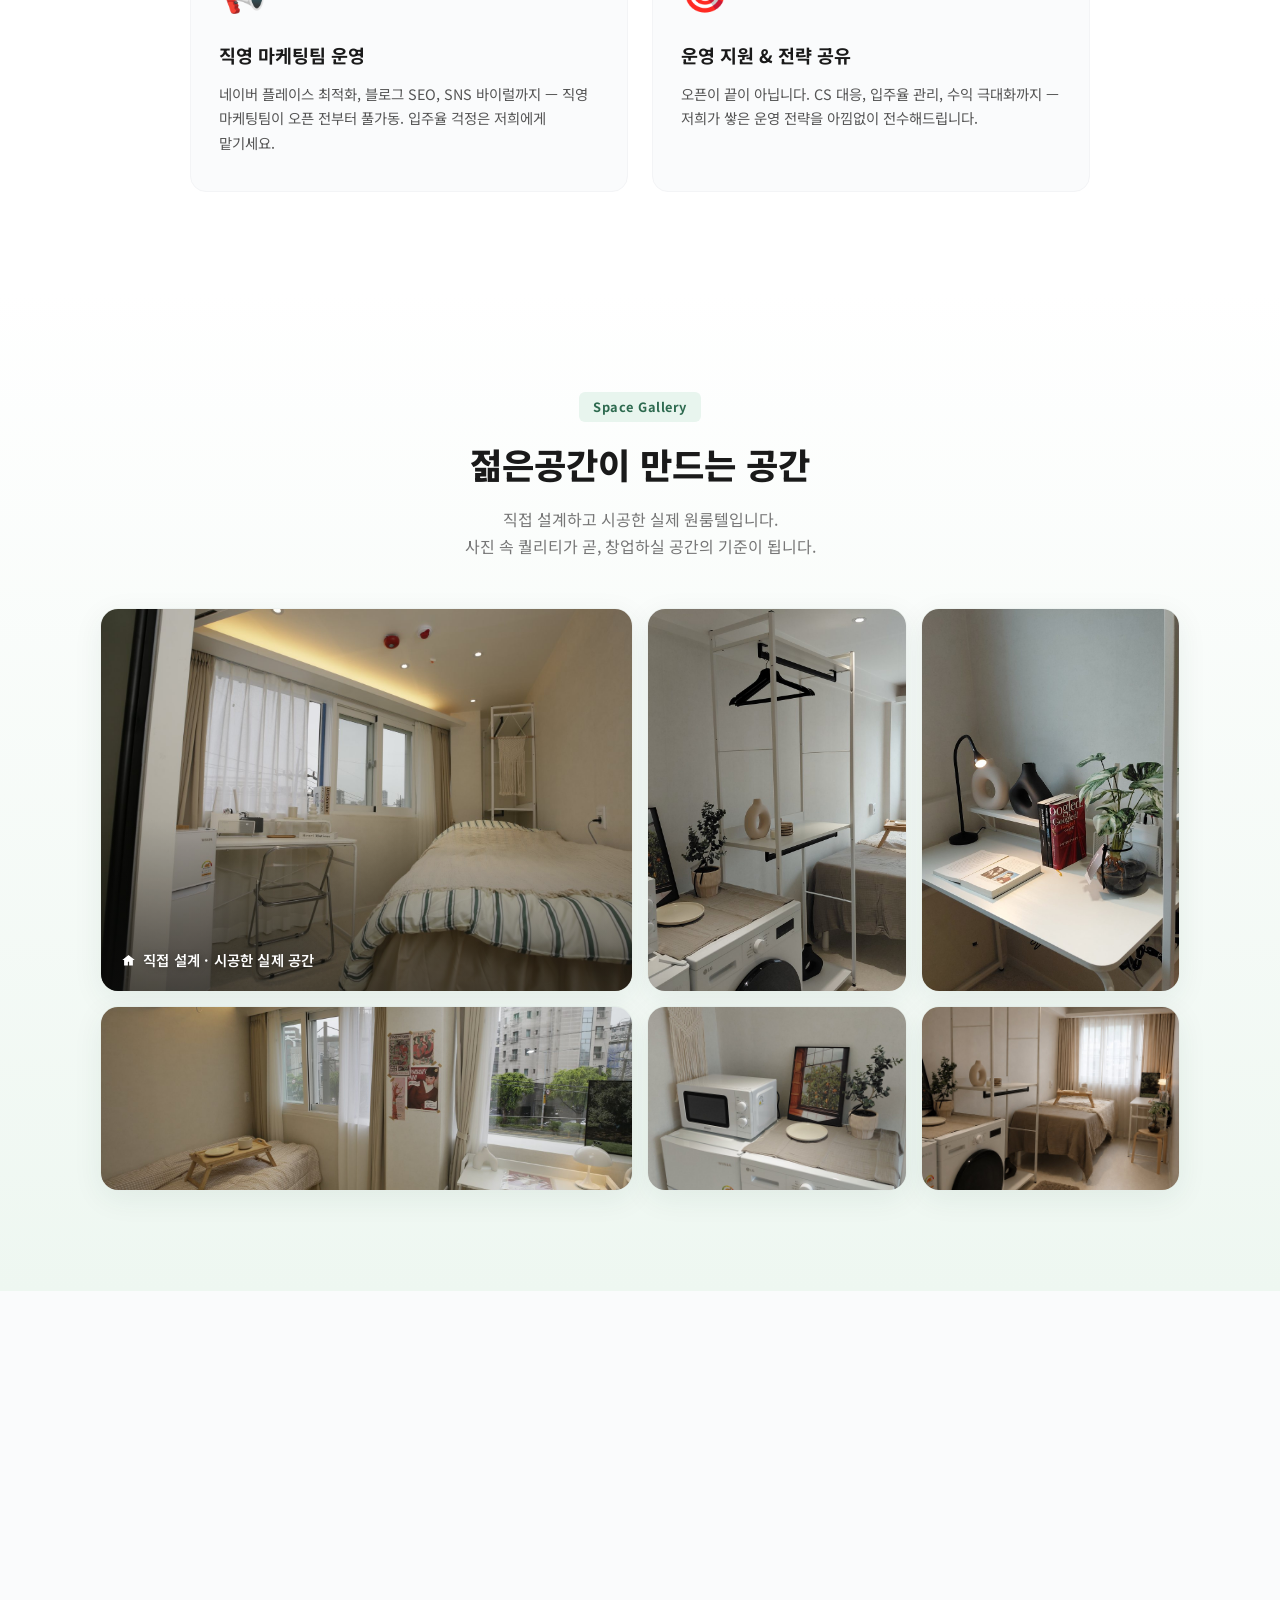
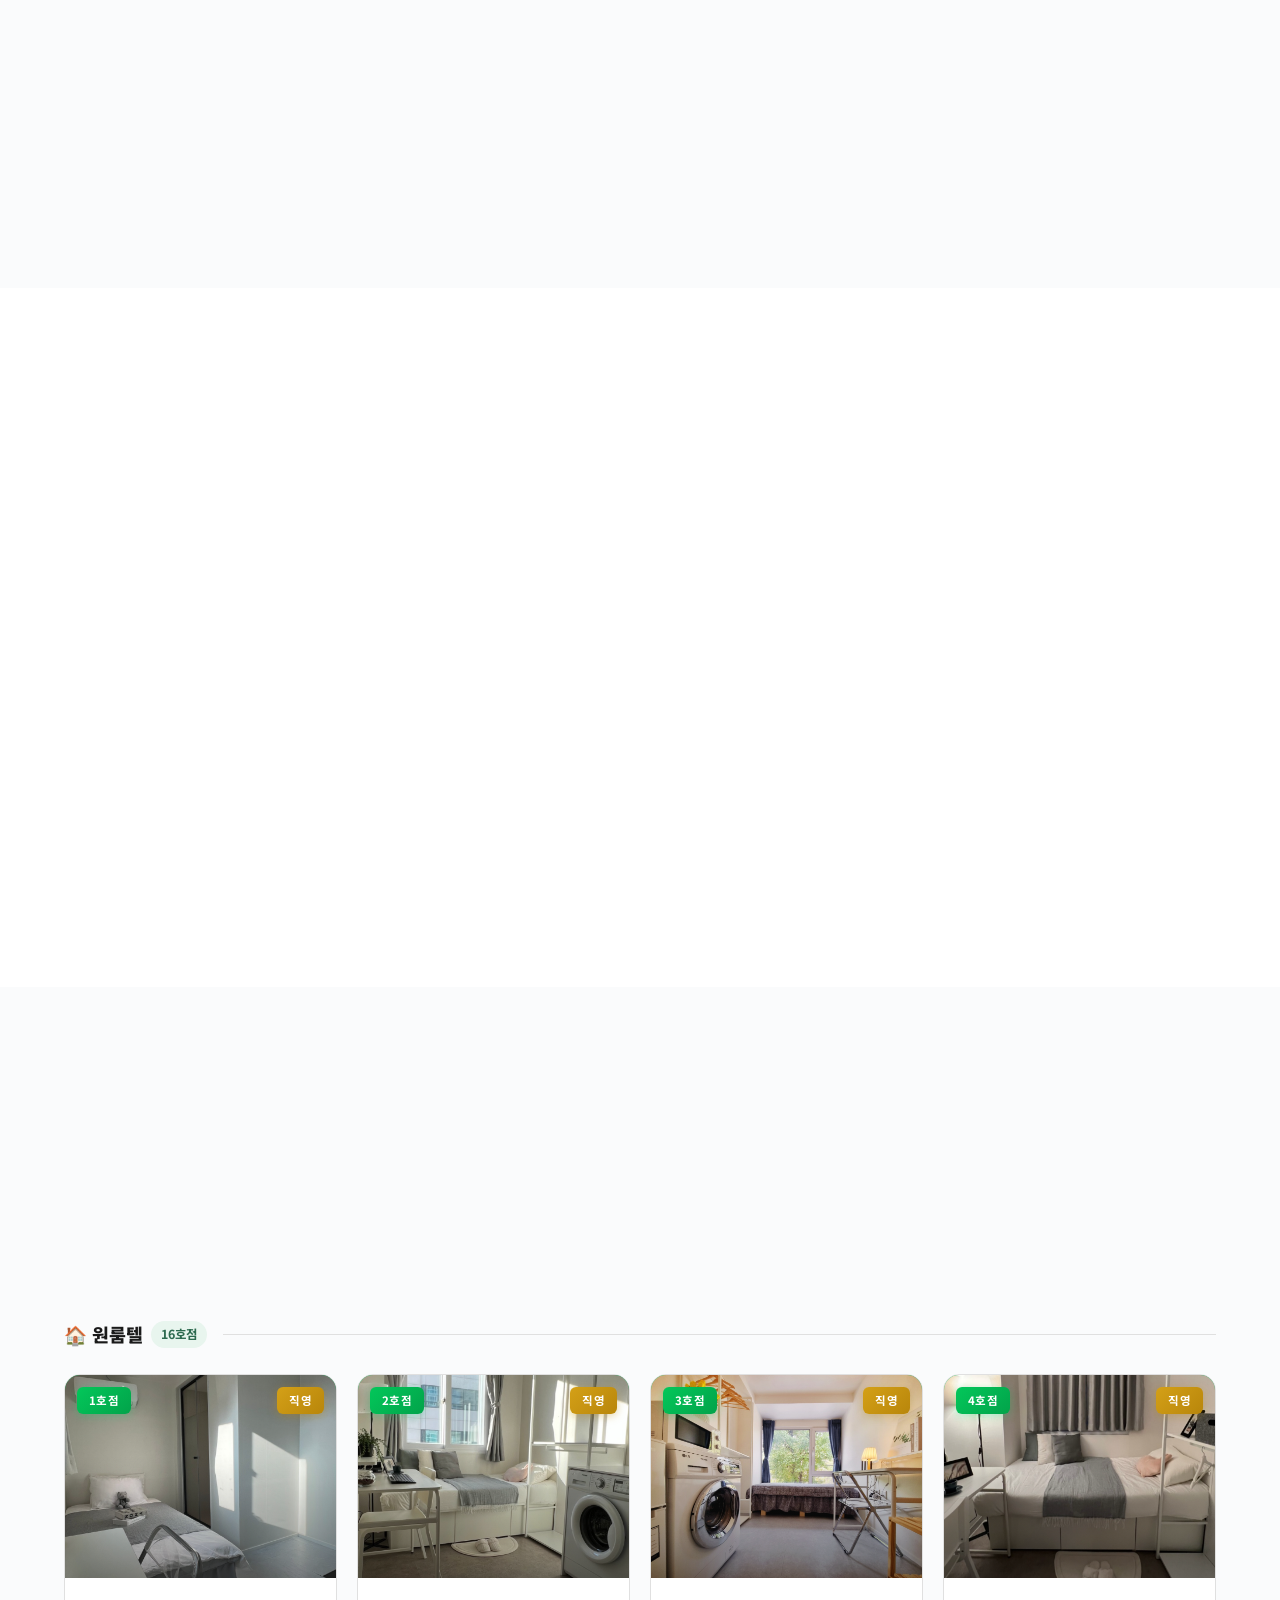
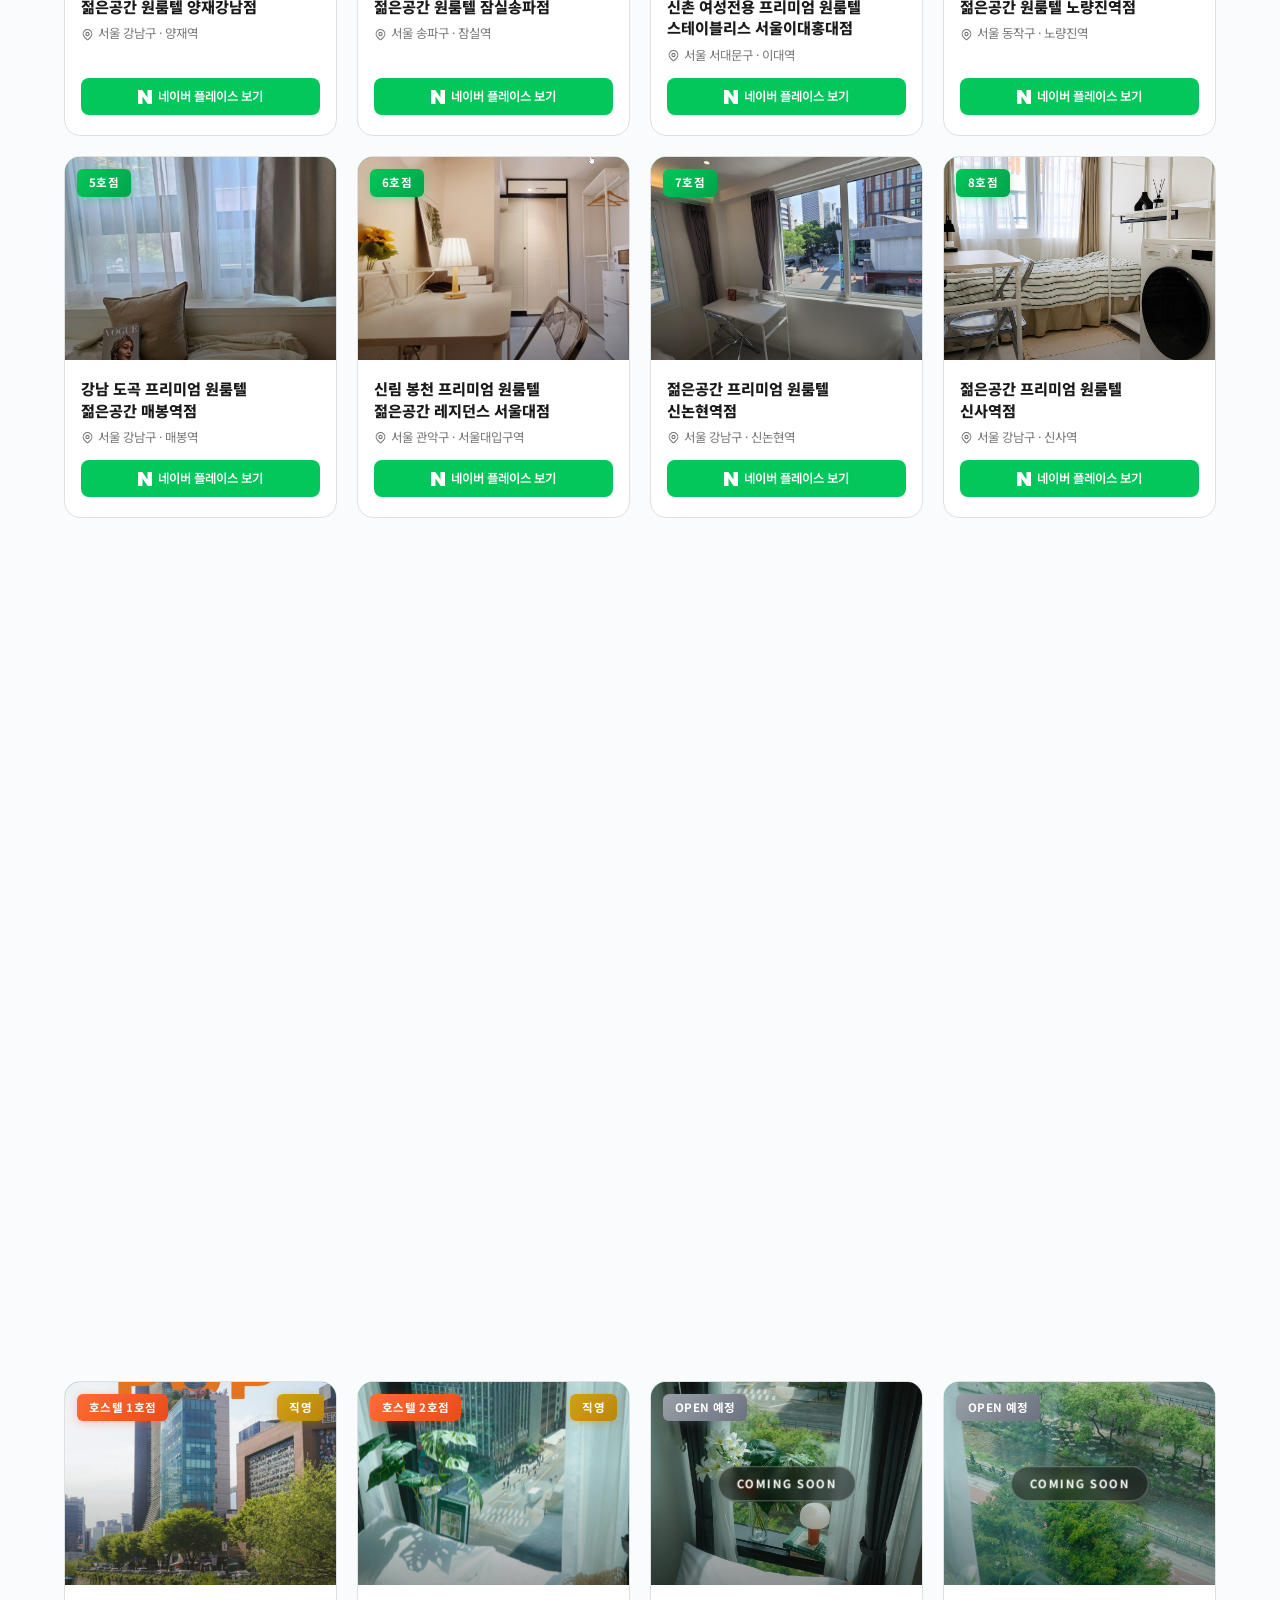
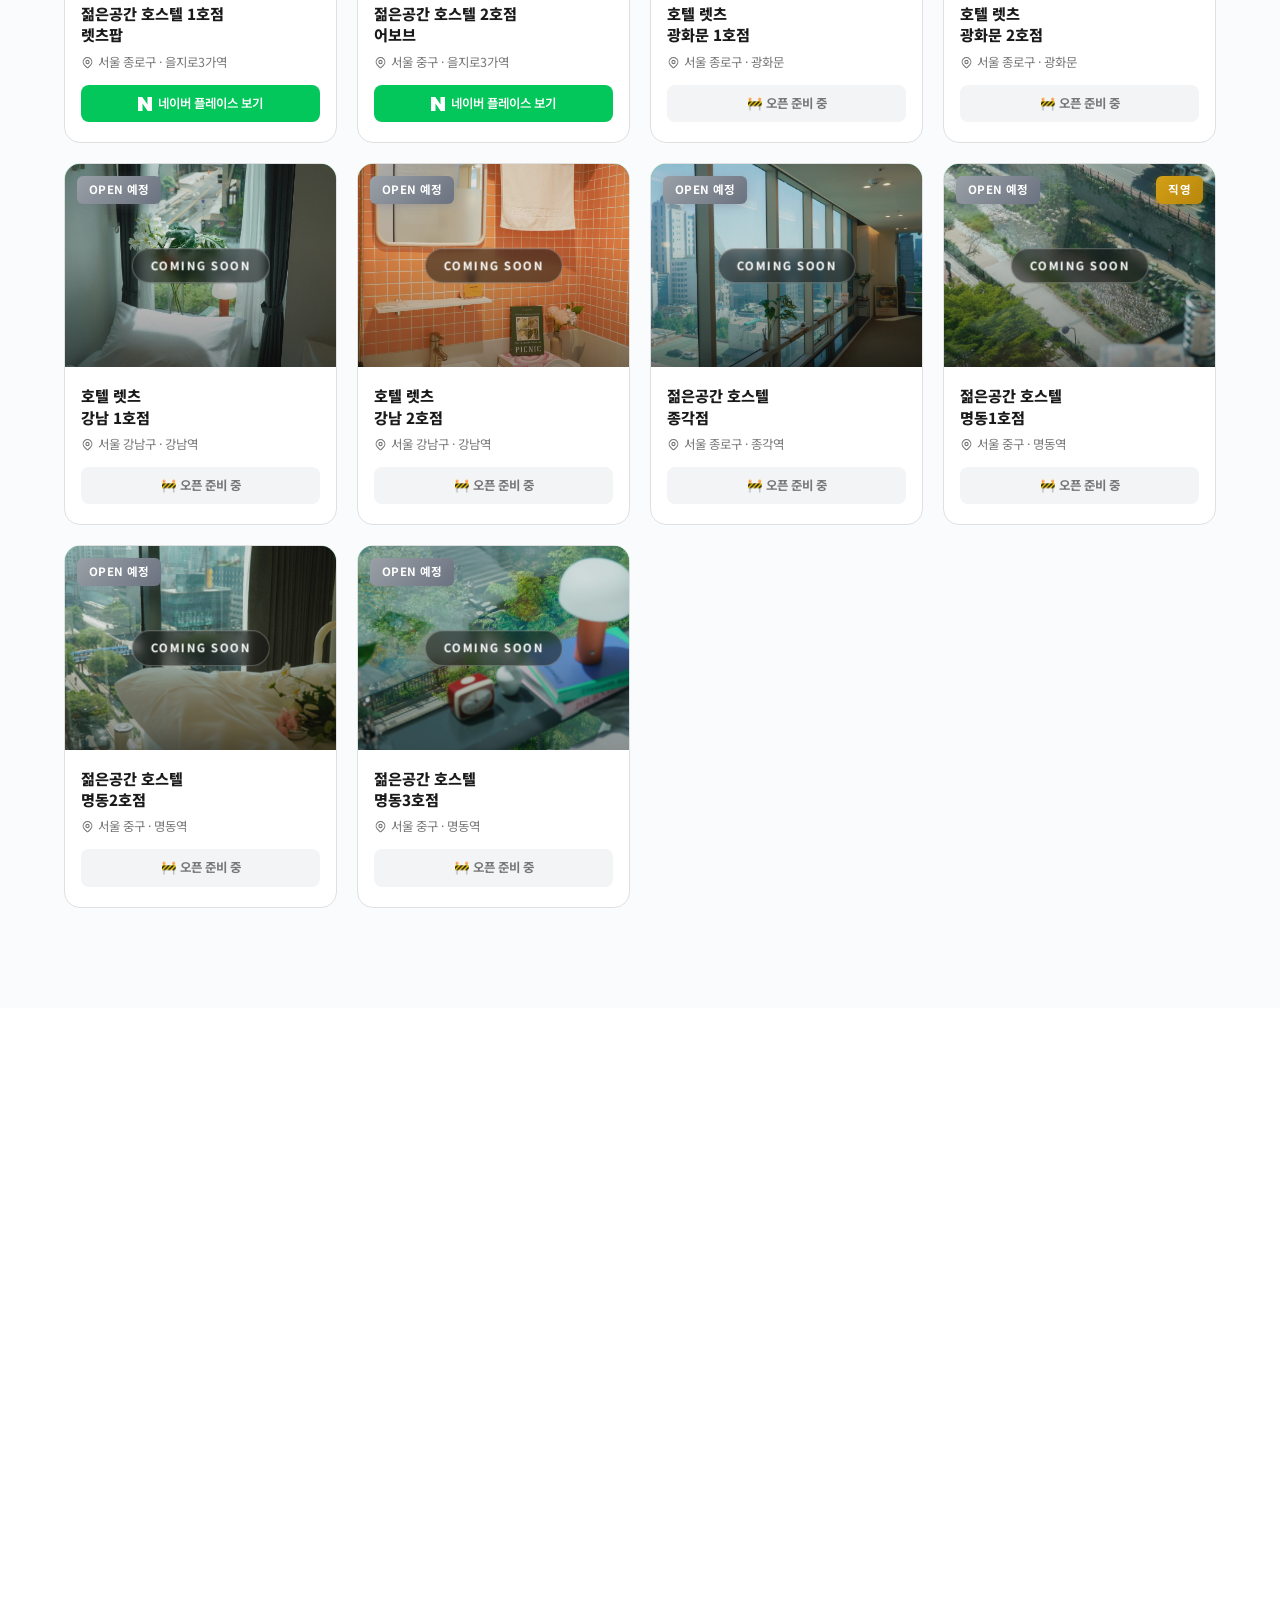
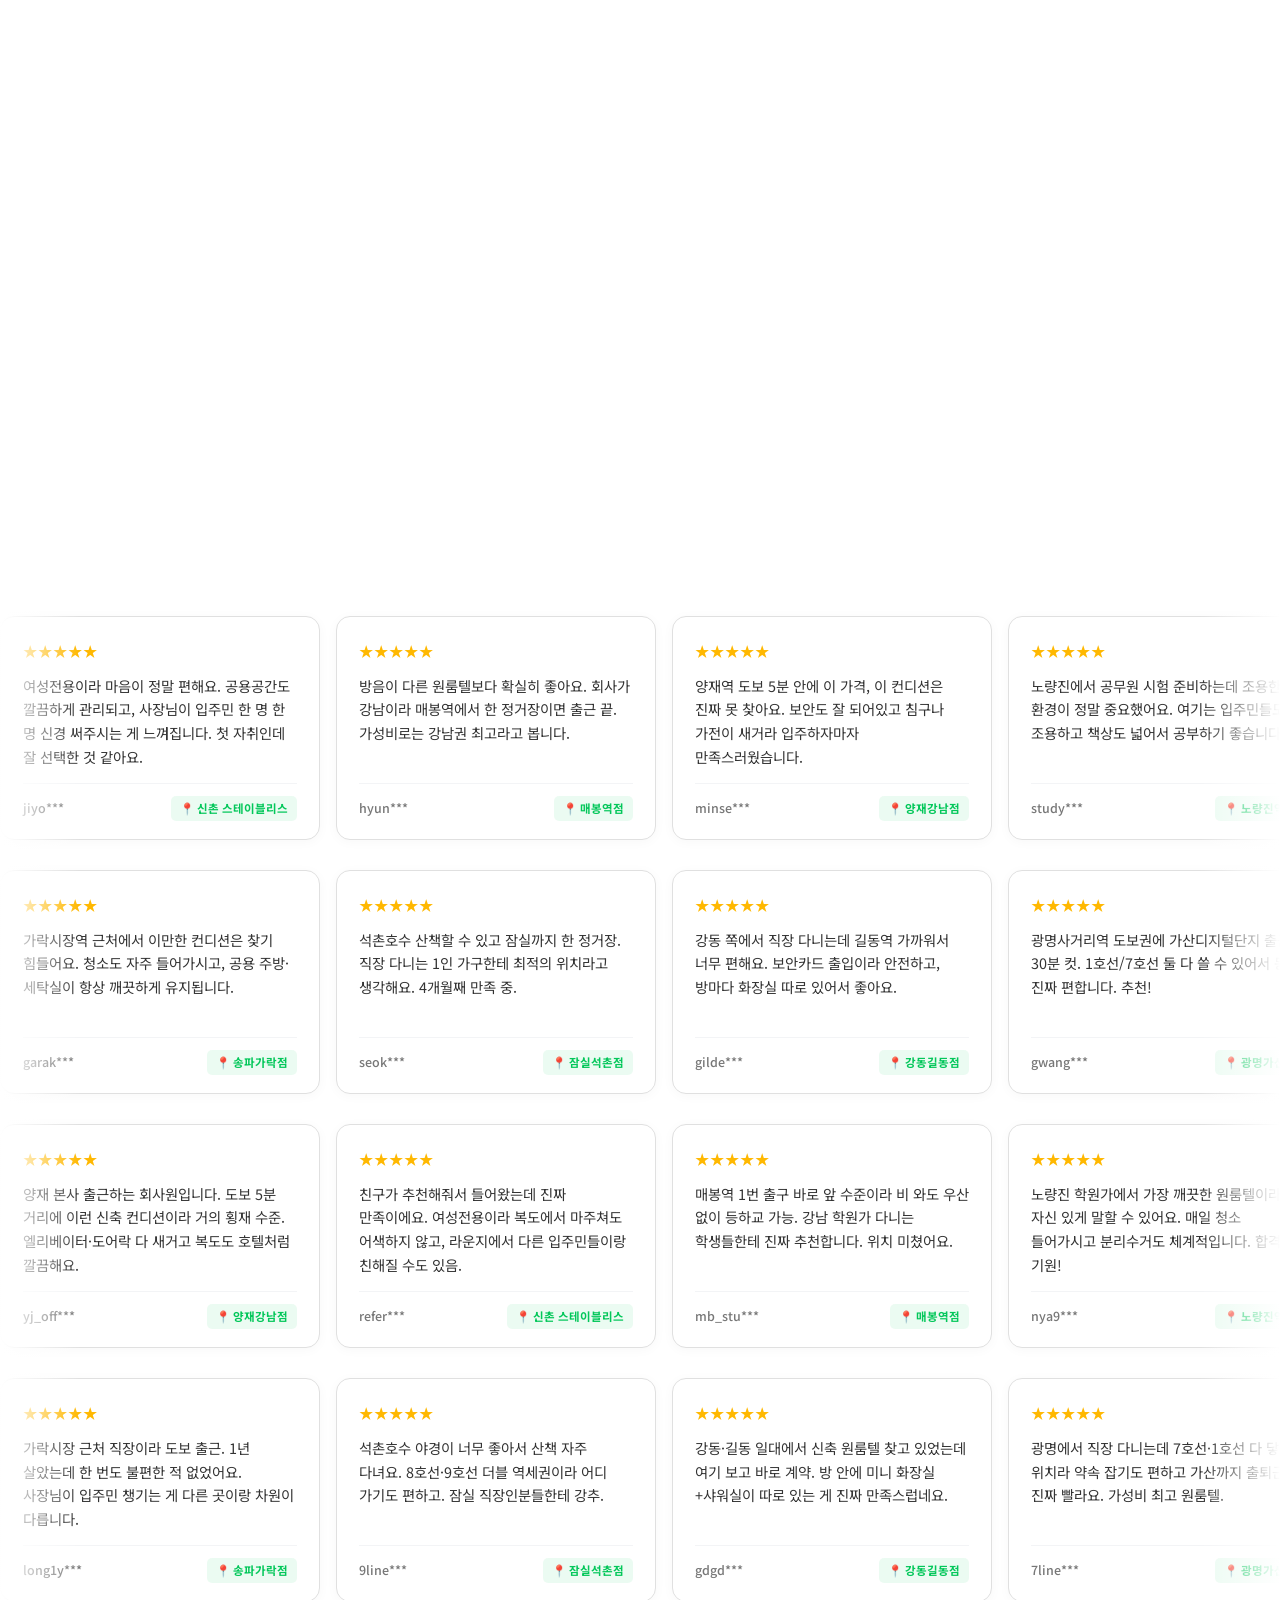
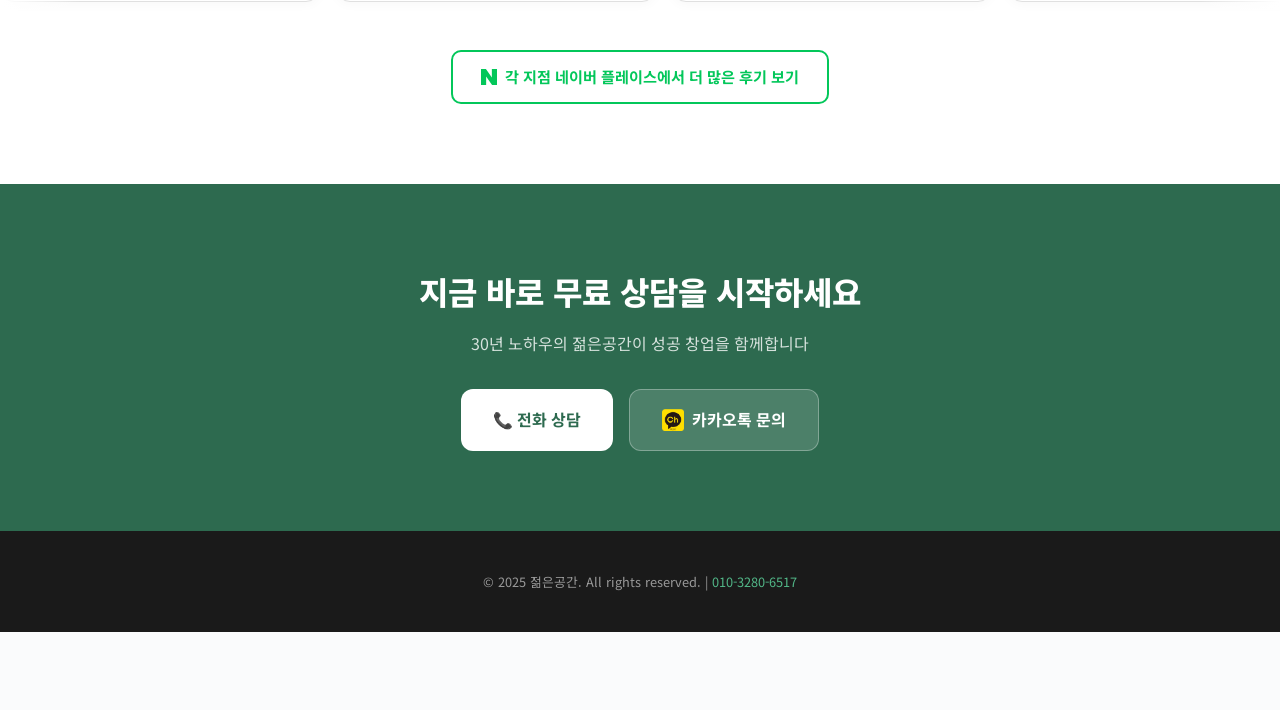
==== commit 3eaf9a45: "feat: 직영 배지 · 호스텔 오픈예정 4곳 추가 · 마케팅 성과 섹션 - 원룸텔 1~4호점(양재강남·잠실송파·신촌스테이블리스·노량진)과   호스텔 1·2호점(렛츠팝·어보브)에 " ====
--- a/index.html
+++ b/index.html
@@ -264,6 +264,13 @@
   box-shadow: 0 2px 8px rgba(255,107,53,0.3);
 }
 
+/* 직영 배지 (우측 상단) */
+.branch-badge.direct {
+  left: auto; right: 12px;
+  background: linear-gradient(135deg, #D4A017 0%, #B8860B 100%);
+  box-shadow: 0 2px 8px rgba(184,134,11,0.35);
+}
+
 /* 오픈 예정 카드 */
 .branch-cat-count.soon { background: #FFF4E5; color: #C2681C; }
 .branch-badge.soon {
@@ -588,6 +595,47 @@
   box-shadow: 0 -2px 24px rgba(0,0,0,0.1);
   border-top: 1px solid var(--gray-100);
 }
+/* ===== PERFORMANCE (마케팅 성과) ===== */
+.performance { background: var(--white); }
+.perf-stats {
+  display: grid; grid-template-columns: repeat(3, 1fr); gap: 16px;
+  margin: 40px 0 40px;
+}
+.perf-stat {
+  text-align: center; padding: 30px 16px;
+  background: var(--bg); border: 1px solid var(--gray-200); border-radius: 16px;
+}
+.perf-stat .pv { font-size: 2.1rem; font-weight: 900; color: var(--naver); line-height: 1.15; }
+.perf-stat .pv small { font-size: 1rem; font-weight: 700; }
+.perf-stat .pl { margin-top: 8px; font-size: 0.86rem; font-weight: 600; color: var(--gray-600); }
+.perf-how {
+  display: grid; grid-template-columns: repeat(2, 1fr); gap: 16px;
+  margin-bottom: 40px;
+}
+.perf-how-item {
+  display: flex; align-items: flex-start; gap: 14px;
+  padding: 20px 22px;
+  background: var(--bg); border: 1px solid var(--gray-200); border-radius: 14px;
+}
+.perf-how .ph-icon { font-size: 1.4rem; line-height: 1.3; flex-shrink: 0; }
+.perf-how .ph-text {
+  font-size: 0.88rem; color: var(--gray-600); line-height: 1.6;
+}
+.perf-how .ph-text b {
+  display: block; font-size: 0.95rem; font-weight: 800;
+  color: var(--gray-900); margin-bottom: 4px;
+}
+.perf-closing {
+  text-align: center; background: var(--accent-bg);
+  border-radius: 20px; padding: 36px 24px;
+}
+.perf-closing h3 { font-size: 1.2rem; font-weight: 800; color: var(--primary); margin-bottom: 10px; }
+.perf-closing p { font-size: 0.94rem; color: var(--gray-700); line-height: 1.7; }
+@media (max-width: 900px) {
+  .perf-stats { grid-template-columns: 1fr; }
+  .perf-how { grid-template-columns: 1fr; }
+}
+
 .float-cta a {
   flex: 1; display: inline-flex; align-items: center; justify-content: center; gap: 7px;
   padding: 15px 0; border-radius: 12px;
@@ -620,6 +668,7 @@
     <li><a href="#gallery">실제 공간</a></li>
     <li><a href="#process">창업 프로세스</a></li>
     <li><a href="#branches">운영 지점</a></li>
+    <li><a href="#performance">마케팅 성과</a></li>
     <li><a href="#revenue">수익 구조</a></li>
     <li><a href="#reviews">방문자 후기</a></li>
   </ul>
@@ -757,7 +806,7 @@
     <div class="branches-head rv">
       <div class="label">Branches</div>
       <h2 class="stitle">전국 18개 지점 운영 중</h2>
-      <p class="sdesc">원룸텔 16개 · 호스텔 2개 운영 중, 호스텔 4곳 오픈 예정<br>네이버 플레이스에서 각 지점의 실시간 정보를 확인하세요.</p>
+      <p class="sdesc">원룸텔 16개 · 호스텔 2개 운영 중, 호스텔 8곳 오픈 예정<br>네이버 플레이스에서 각 지점의 실시간 정보를 확인하세요.</p>
     </div>
 
     <div class="branch-cat rv">
@@ -768,7 +817,7 @@
 
       <!-- 1호점 양재강남 -->
       <a class="branch-card rv" href="https://naver.me/xNp9Zqs3" target="_blank" rel="noopener">
-        <div class="branch-img photo"><div class="branch-badge">1호점</div><img src="images/branch-03.png" alt="1호점"></div>
+        <div class="branch-img photo"><div class="branch-badge">1호점</div><div class="branch-badge direct">직영</div><img src="images/branch-03.png" alt="1호점"></div>
         <div class="branch-info">
           <div class="branch-name">젊은공간 원룸텔 양재강남점</div>
           <div class="branch-addr">
@@ -781,7 +830,7 @@
 
       <!-- 2호점 잠실송파 -->
       <a class="branch-card rv" href="https://naver.me/xF4Q1CaN" target="_blank" rel="noopener">
-        <div class="branch-img photo"><div class="branch-badge">2호점</div><img src="images/branch-04.png" alt="2호점"></div>
+        <div class="branch-img photo"><div class="branch-badge">2호점</div><div class="branch-badge direct">직영</div><img src="images/branch-04.png" alt="2호점"></div>
         <div class="branch-info">
           <div class="branch-name">젊은공간 원룸텔 잠실송파점</div>
           <div class="branch-addr"><svg fill="none" stroke="currentColor" stroke-width="2" viewBox="0 0 24 24"><path d="M17.657 16.657L13.414 20.9a2 2 0 01-2.827 0l-4.244-4.243a8 8 0 1111.314 0z"/><circle cx="12" cy="11" r="3"/></svg>서울 송파구 · 잠실역</div>
@@ -791,7 +840,7 @@
 
       <!-- 3호점 신촌 스테이블리스 -->
       <a class="branch-card rv" href="https://map.naver.com/p/entry/place/1190963986" target="_blank" rel="noopener">
-        <div class="branch-img photo"><div class="branch-badge">3호점</div><img src="images/branch-stableless.png" alt="3호점"></div>
+        <div class="branch-img photo"><div class="branch-badge">3호점</div><div class="branch-badge direct">직영</div><img src="images/branch-stableless.png" alt="3호점"></div>
         <div class="branch-info">
           <div class="branch-name">신촌 여성전용 프리미엄 원룸텔<br>스테이블리스 서울이대홍대점</div>
           <div class="branch-addr"><svg fill="none" stroke="currentColor" stroke-width="2" viewBox="0 0 24 24"><path d="M17.657 16.657L13.414 20.9a2 2 0 01-2.827 0l-4.244-4.243a8 8 0 1111.314 0z"/><circle cx="12" cy="11" r="3"/></svg>서울 서대문구 · 이대역</div>
@@ -801,7 +850,7 @@
 
       <!-- 4호점 노량진 -->
       <a class="branch-card rv" href="https://naver.me/GuCrwMW6" target="_blank" rel="noopener">
-        <div class="branch-img photo"><div class="branch-badge">4호점</div><img src="images/branch-08.png" alt="4호점"></div>
+        <div class="branch-img photo"><div class="branch-badge">4호점</div><div class="branch-badge direct">직영</div><img src="images/branch-08.png" alt="4호점"></div>
         <div class="branch-info">
           <div class="branch-name">젊은공간 원룸텔 노량진역점</div>
           <div class="branch-addr"><svg fill="none" stroke="currentColor" stroke-width="2" viewBox="0 0 24 24"><path d="M17.657 16.657L13.414 20.9a2 2 0 01-2.827 0l-4.244-4.243a8 8 0 1111.314 0z"/><circle cx="12" cy="11" r="3"/></svg>서울 동작구 · 노량진역</div>
@@ -932,14 +981,14 @@
     </div>
 
     <div class="branch-cat rv">
-      <h3 class="branch-cat-title">🏨 호스텔 <span class="branch-cat-count">운영 2 · 오픈예정 4</span></h3>
+      <h3 class="branch-cat-title">🏨 호스텔 <span class="branch-cat-count">운영 2 · 오픈예정 8</span></h3>
       <span class="branch-cat-line"></span>
     </div>
     <div class="branches-grid">
 
       <!-- 호스텔 1호점 렛츠팝 -->
       <a class="branch-card rv" href="https://map.naver.com/p/entry/place/2019835632" target="_blank" rel="noopener">
-        <div class="branch-img photo"><div class="branch-badge hostel">호스텔 1호점</div><img src="images/hostel-letspop.png" alt="호스텔 1호점"></div>
+        <div class="branch-img photo"><div class="branch-badge hostel">호스텔 1호점</div><div class="branch-badge direct">직영</div><img src="images/hostel-letspop.png" alt="호스텔 1호점"></div>
         <div class="branch-info">
           <div class="branch-name">젊은공간 호스텔 1호점<br>렛츠팝</div>
           <div class="branch-addr"><svg fill="none" stroke="currentColor" stroke-width="2" viewBox="0 0 24 24"><path d="M17.657 16.657L13.414 20.9a2 2 0 01-2.827 0l-4.244-4.243a8 8 0 1111.314 0z"/><circle cx="12" cy="11" r="3"/></svg>서울 종로구 · 을지로3가역</div>
@@ -949,7 +998,7 @@
 
       <!-- 호스텔 2호점 어보브 -->
       <a class="branch-card rv" href="https://map.naver.com/p/entry/place/2098262270" target="_blank" rel="noopener">
-        <div class="branch-img photo"><div class="branch-badge hostel">호스텔 2호점</div><img src="images/hostel-above.png" alt="호스텔 2호점"></div>
+        <div class="branch-img photo"><div class="branch-badge hostel">호스텔 2호점</div><div class="branch-badge direct">직영</div><img src="images/hostel-above.png" alt="호스텔 2호점"></div>
         <div class="branch-info">
           <div class="branch-name">젊은공간 호스텔 2호점<br>어보브</div>
           <div class="branch-addr"><svg fill="none" stroke="currentColor" stroke-width="2" viewBox="0 0 24 24"><path d="M17.657 16.657L13.414 20.9a2 2 0 01-2.827 0l-4.244-4.243a8 8 0 1111.314 0z"/><circle cx="12" cy="11" r="3"/></svg>서울 중구 · 을지로3가역</div>
@@ -997,6 +1046,79 @@
         </div>
       </div>
 
+      <!-- 오픈예정: 종각점 -->
+      <div class="branch-card soon rv">
+        <div class="branch-img photo"><div class="branch-badge soon">OPEN 예정</div><span class="branch-soon-tag">COMING SOON</span><img src="images/hostel-jonggak.png" alt="종각점"></div>
+        <div class="branch-info">
+          <div class="branch-name">젊은공간 호스텔<br>종각점</div>
+          <div class="branch-addr"><svg fill="none" stroke="currentColor" stroke-width="2" viewBox="0 0 24 24"><path d="M17.657 16.657L13.414 20.9a2 2 0 01-2.827 0l-4.244-4.243a8 8 0 1111.314 0z"/><circle cx="12" cy="11" r="3"/></svg>서울 종로구 · 종각역</div>
+          <div class="branch-naver soon">🚧 오픈 준비 중</div>
+        </div>
+      </div>
+
+      <!-- 오픈예정: 명동1호점 (직영) -->
+      <div class="branch-card soon rv">
+        <div class="branch-img photo"><div class="branch-badge soon">OPEN 예정</div><div class="branch-badge direct">직영</div><span class="branch-soon-tag">COMING SOON</span><img src="images/hostel-myeongdong-1.png" alt="명동1호점"></div>
+        <div class="branch-info">
+          <div class="branch-name">젊은공간 호스텔<br>명동1호점</div>
+          <div class="branch-addr"><svg fill="none" stroke="currentColor" stroke-width="2" viewBox="0 0 24 24"><path d="M17.657 16.657L13.414 20.9a2 2 0 01-2.827 0l-4.244-4.243a8 8 0 1111.314 0z"/><circle cx="12" cy="11" r="3"/></svg>서울 중구 · 명동역</div>
+          <div class="branch-naver soon">🚧 오픈 준비 중</div>
+        </div>
+      </div>
+
+      <!-- 오픈예정: 명동2호점 -->
+      <div class="branch-card soon rv">
+        <div class="branch-img photo"><div class="branch-badge soon">OPEN 예정</div><span class="branch-soon-tag">COMING SOON</span><img src="images/hostel-myeongdong-2.png" alt="명동2호점"></div>
+        <div class="branch-info">
+          <div class="branch-name">젊은공간 호스텔<br>명동2호점</div>
+          <div class="branch-addr"><svg fill="none" stroke="currentColor" stroke-width="2" viewBox="0 0 24 24"><path d="M17.657 16.657L13.414 20.9a2 2 0 01-2.827 0l-4.244-4.243a8 8 0 1111.314 0z"/><circle cx="12" cy="11" r="3"/></svg>서울 중구 · 명동역</div>
+          <div class="branch-naver soon">🚧 오픈 준비 중</div>
+        </div>
+      </div>
+
+      <!-- 오픈예정: 명동3호점 -->
+      <div class="branch-card soon rv">
+        <div class="branch-img photo"><div class="branch-badge soon">OPEN 예정</div><span class="branch-soon-tag">COMING SOON</span><img src="images/hostel-myeongdong-3.png" alt="명동3호점"></div>
+        <div class="branch-info">
+          <div class="branch-name">젊은공간 호스텔<br>명동3호점</div>
+          <div class="branch-addr"><svg fill="none" stroke="currentColor" stroke-width="2" viewBox="0 0 24 24"><path d="M17.657 16.657L13.414 20.9a2 2 0 01-2.827 0l-4.244-4.243a8 8 0 1111.314 0z"/><circle cx="12" cy="11" r="3"/></svg>서울 중구 · 명동역</div>
+          <div class="branch-naver soon">🚧 오픈 준비 중</div>
+        </div>
+      </div>
+
+    </div>
+  </div>
+</section>
+
+<!-- PERFORMANCE -->
+<section class="performance" id="performance">
+  <div class="inner">
+    <div class="performance-head rv" style="text-align:center;">
+      <div class="label">Marketing Performance</div>
+      <h2 class="stitle">마케팅도 함께 합니다</h2>
+      <p class="sdesc">오픈 1달 만에 대표 키워드 전부 네이버 플레이스 1페이지 진입.<br>그리고 지금도, 계속 1페이지를 지키고 있습니다.</p>
+    </div>
+
+    <div class="perf-stats rv">
+      <div class="perf-stat"><div class="pv">1<small>개월</small></div><div class="pl">대표 키워드 1페이지 진입</div></div>
+      <div class="perf-stat"><div class="pv">100<small>%</small></div><div class="pl">대표 키워드 1페이지 진입률</div></div>
+      <div class="perf-stat"><div class="pv">계속<small>유지</small></div><div class="pl">1페이지 유지 중</div></div>
+    </div>
+
+    <div class="perf-how rv">
+      <div class="perf-how-item">
+        <div class="ph-icon">🔍</div>
+        <div class="ph-text"><b>세팅부터 다르게</b>AI가 키워드를 읽고 추천할 수 있는 구조로 플레이스를 설계합니다.</div>
+      </div>
+      <div class="perf-how-item">
+        <div class="ph-icon">✍️</div>
+        <div class="ph-text"><b>읽히는 콘텐츠</b>복사·붙여넣기식 글이 아니라, 실제로 읽고 판단할 수 있게 씁니다.</div>
+      </div>
+    </div>
+
+    <div class="perf-closing rv">
+      <h3>처음 창업하셔도, 마케팅을 몰라도 됩니다</h3>
+      <p>입주자 모집 마케팅부터 손님 응대 컨설팅까지 — 오픈 후에도 본사 직영 마케팅팀이 함께합니다.</p>
     </div>
   </div>
 </section>
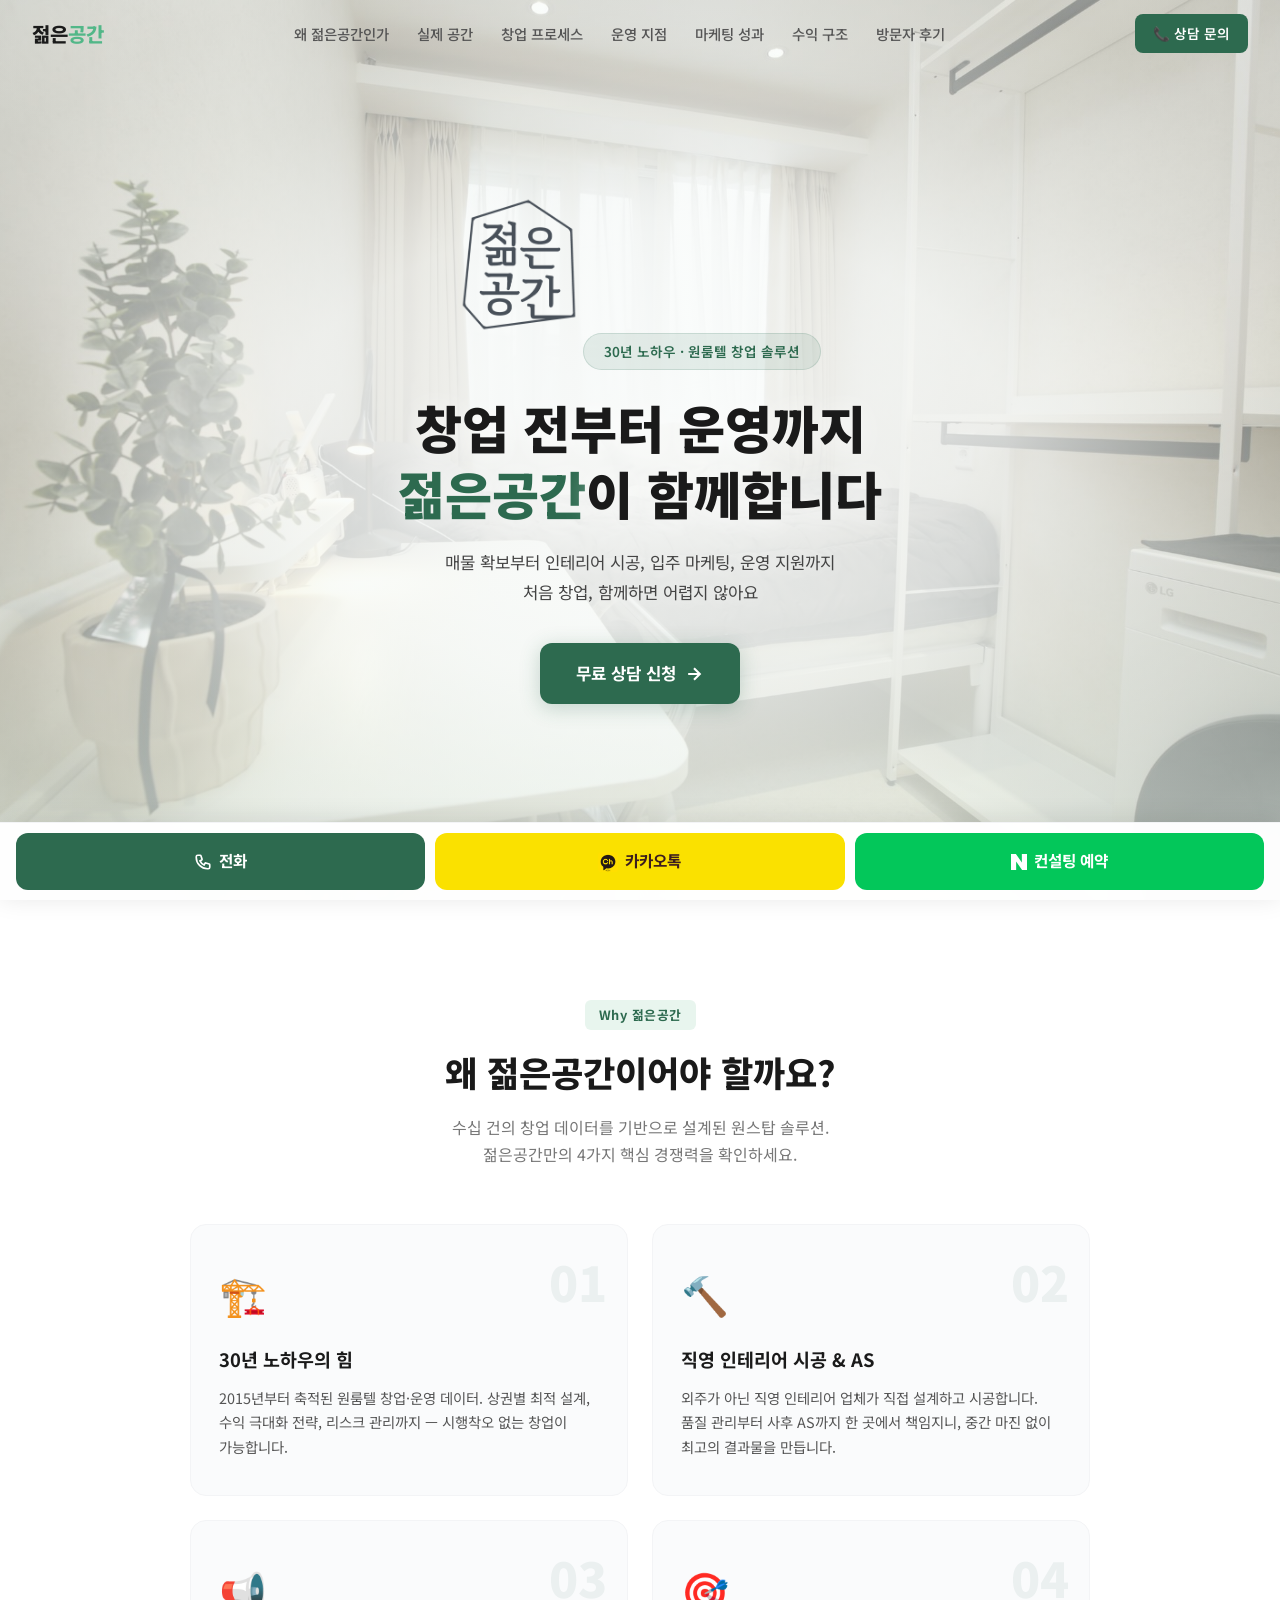
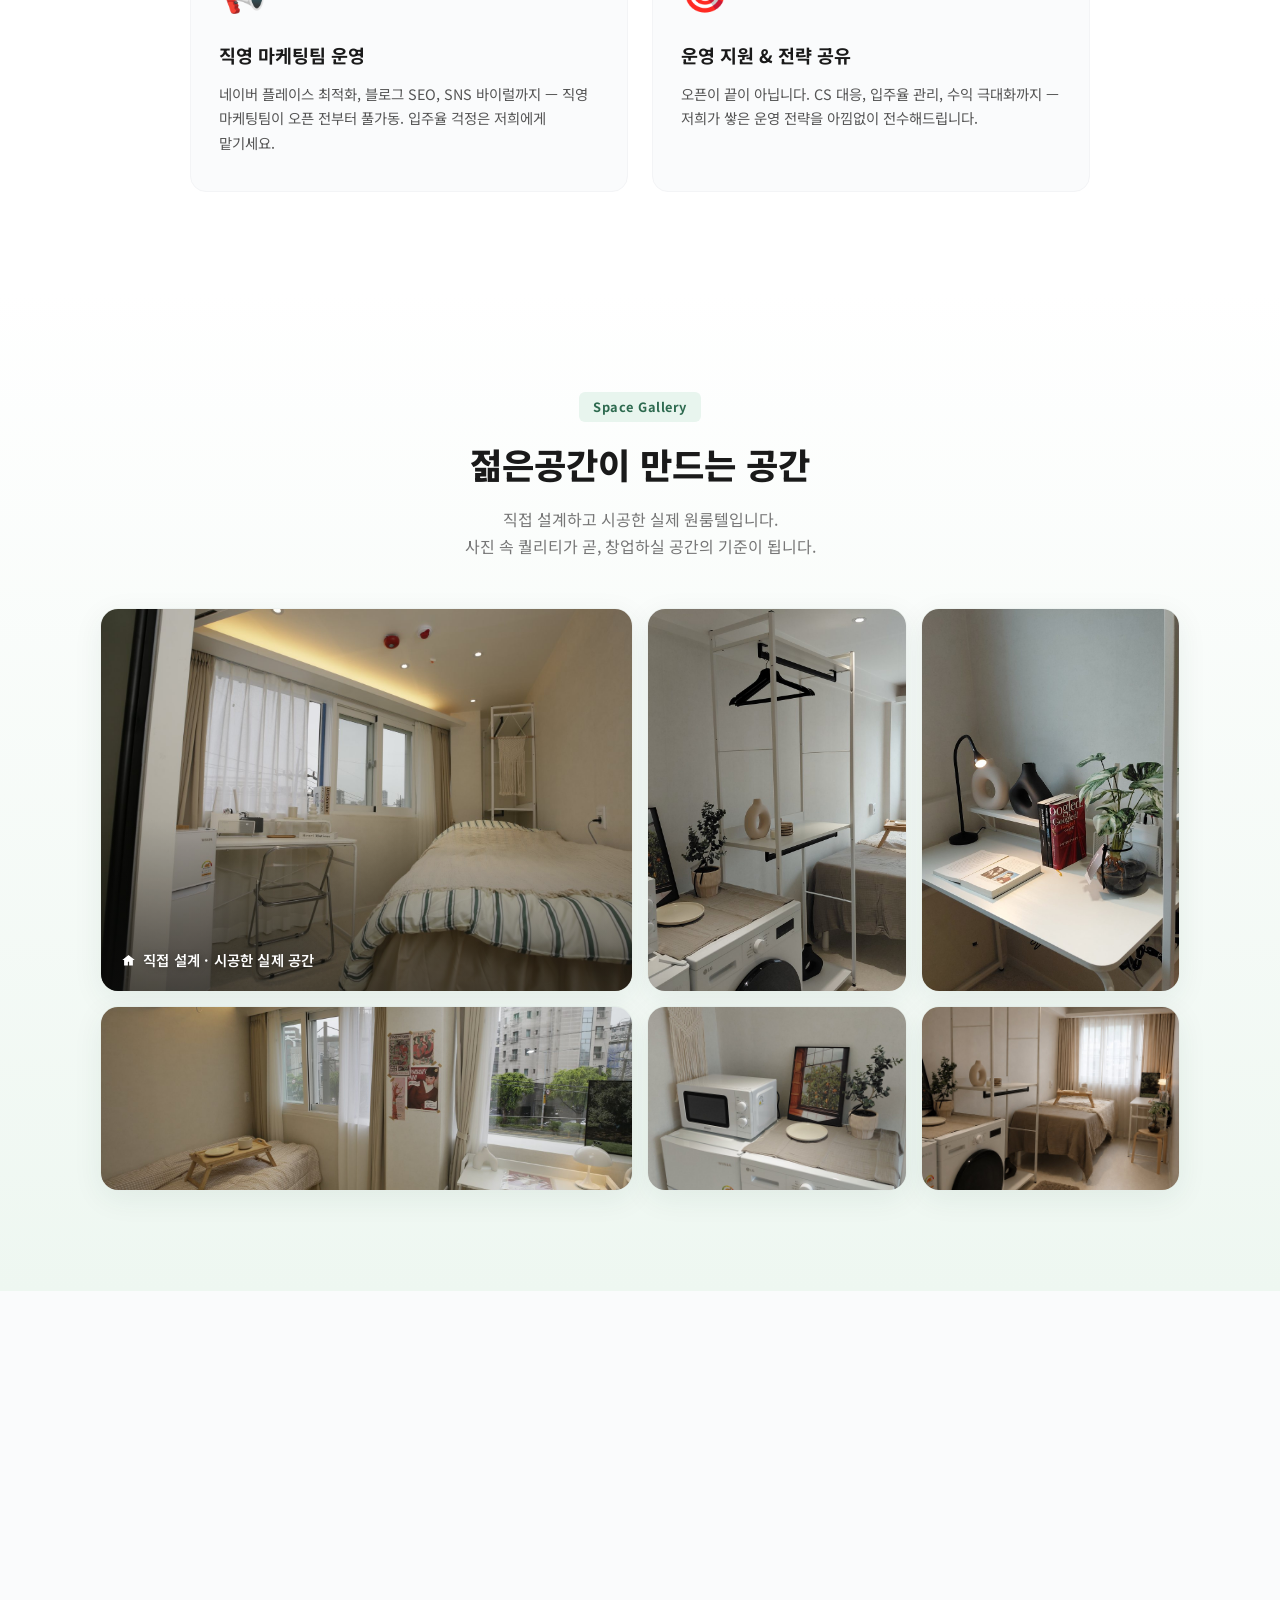
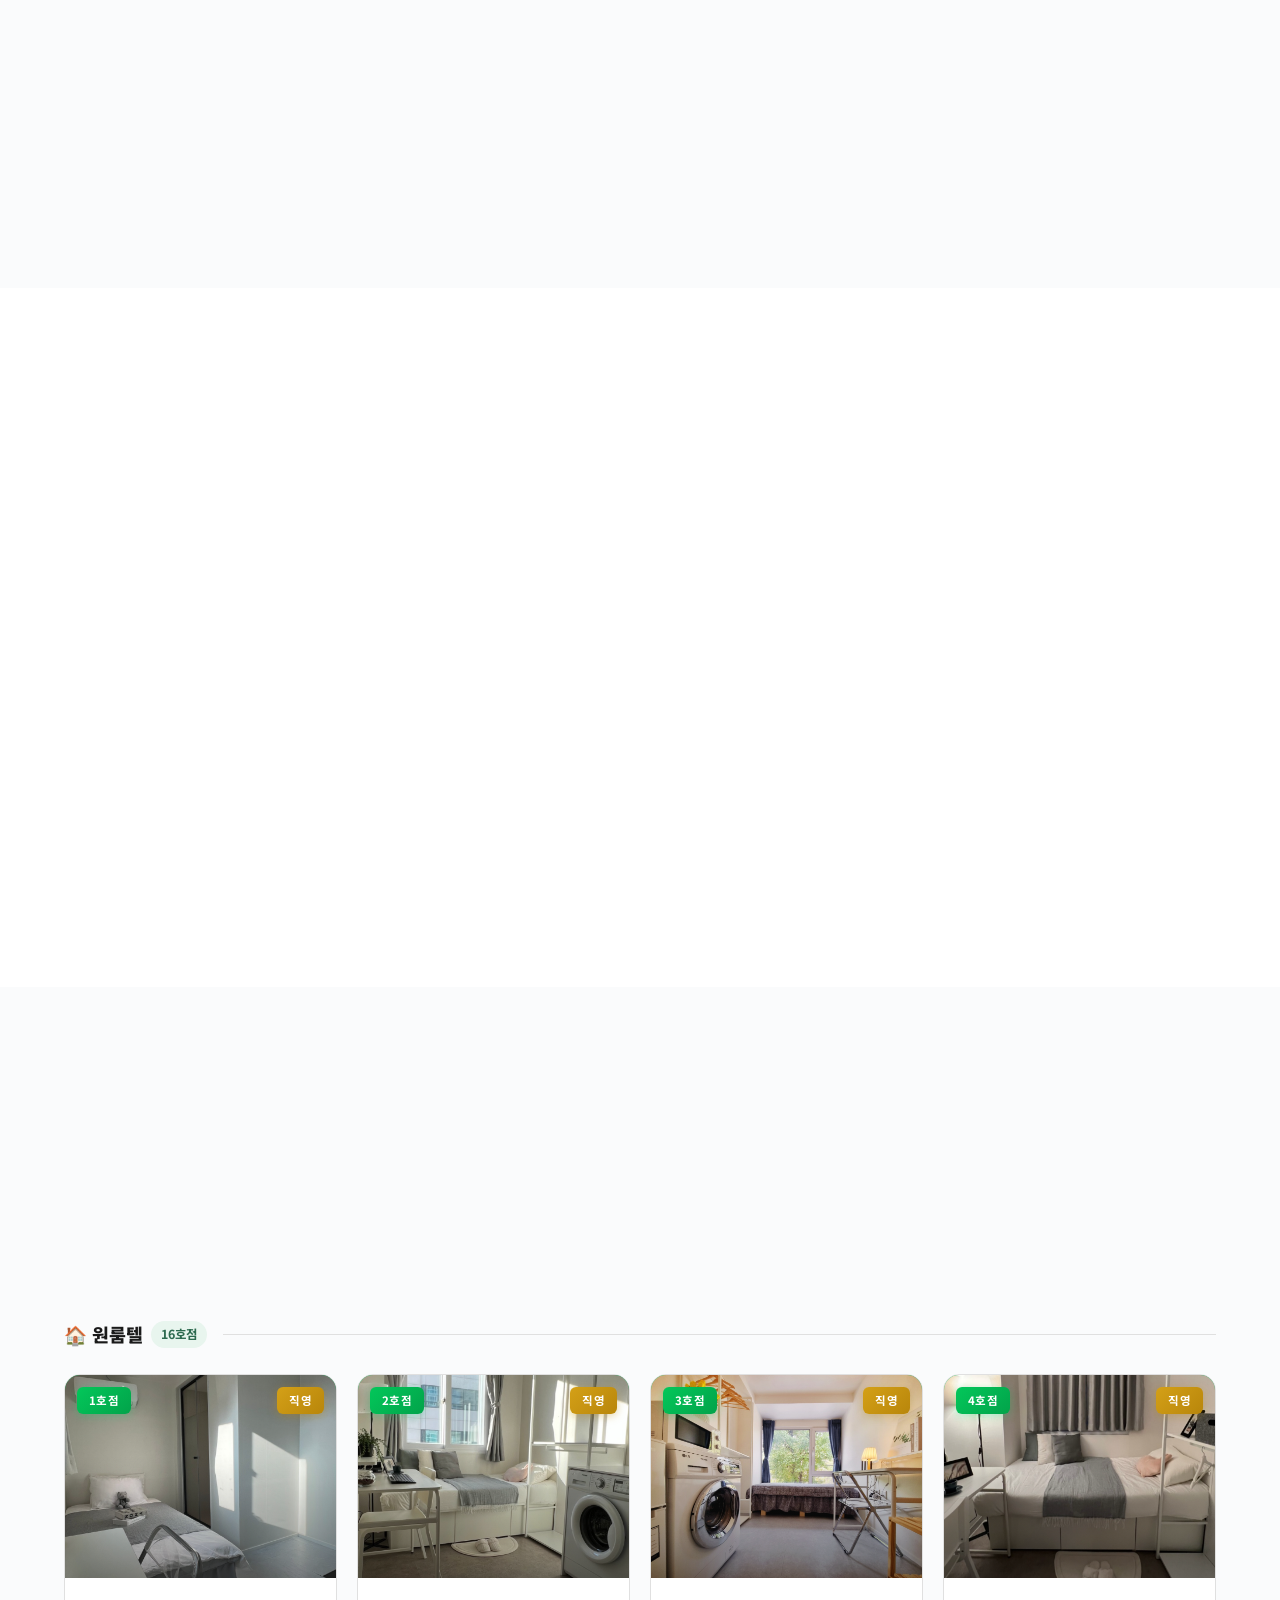
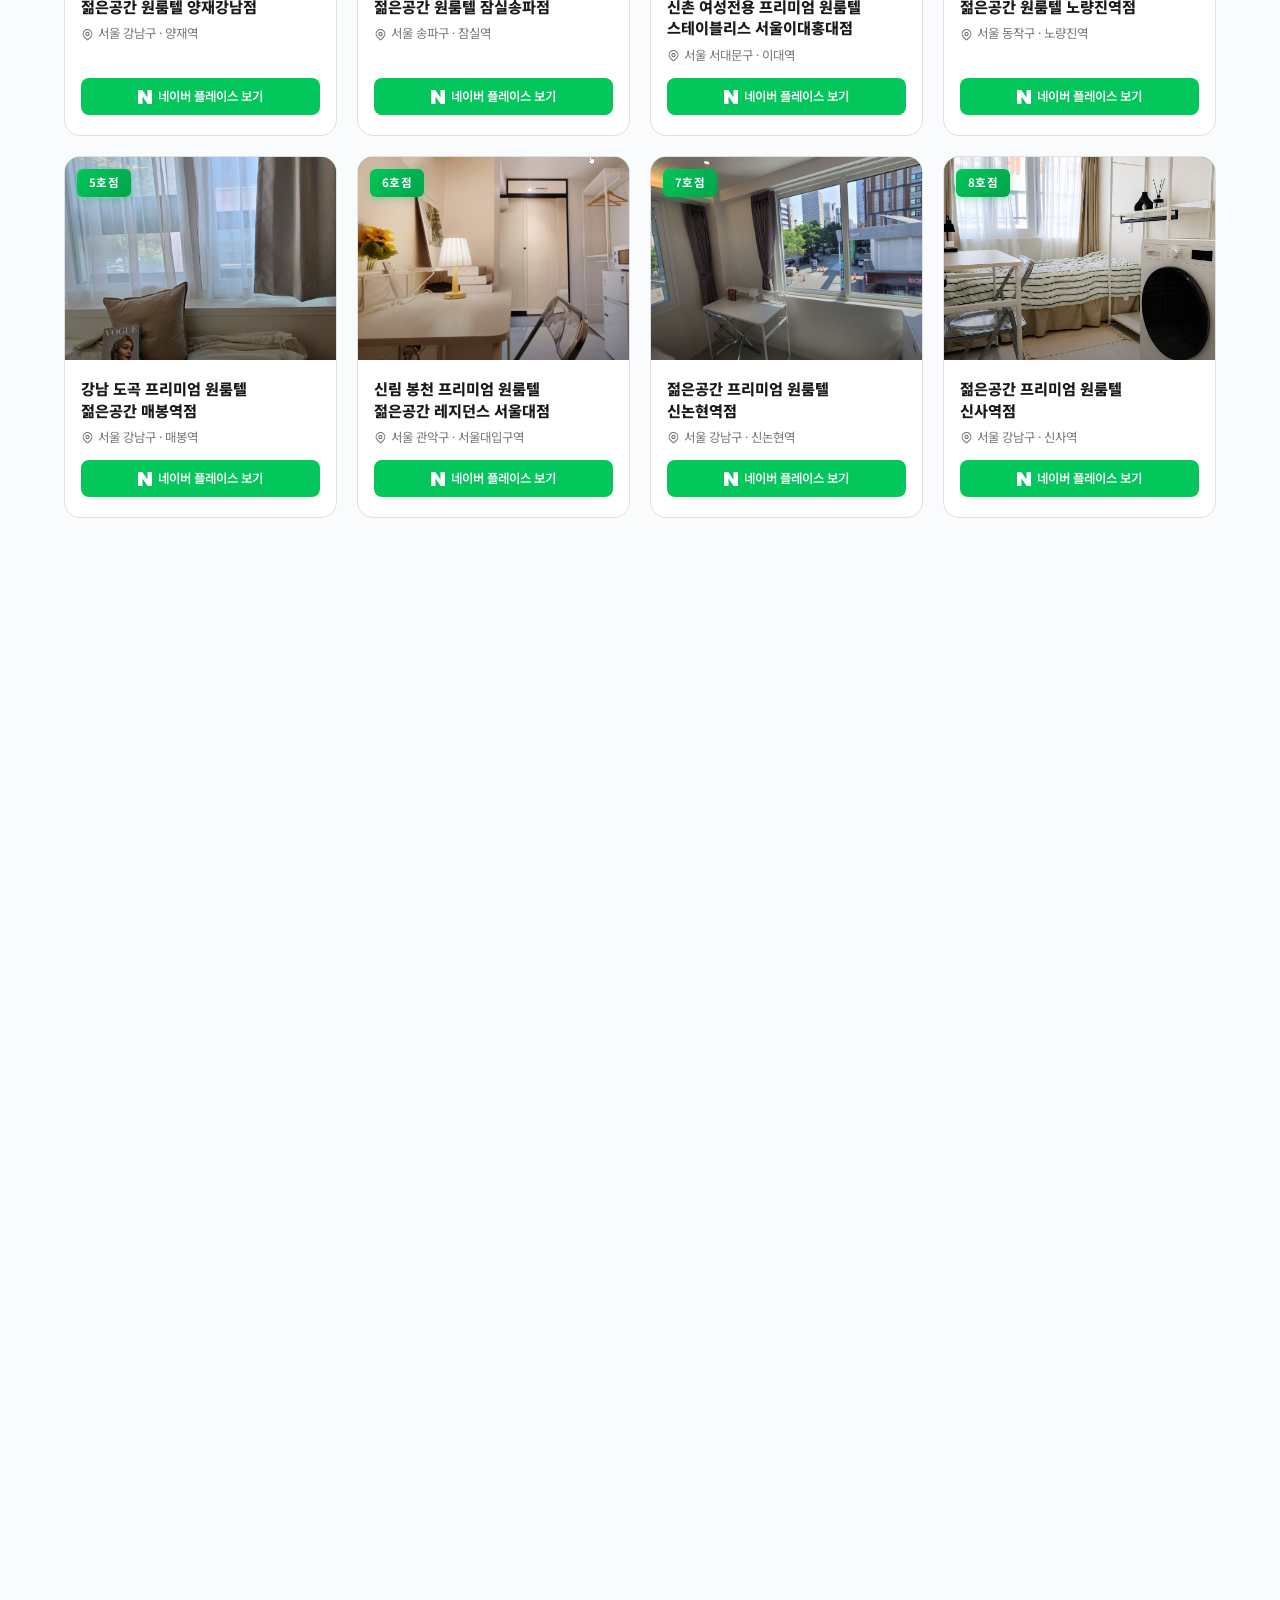
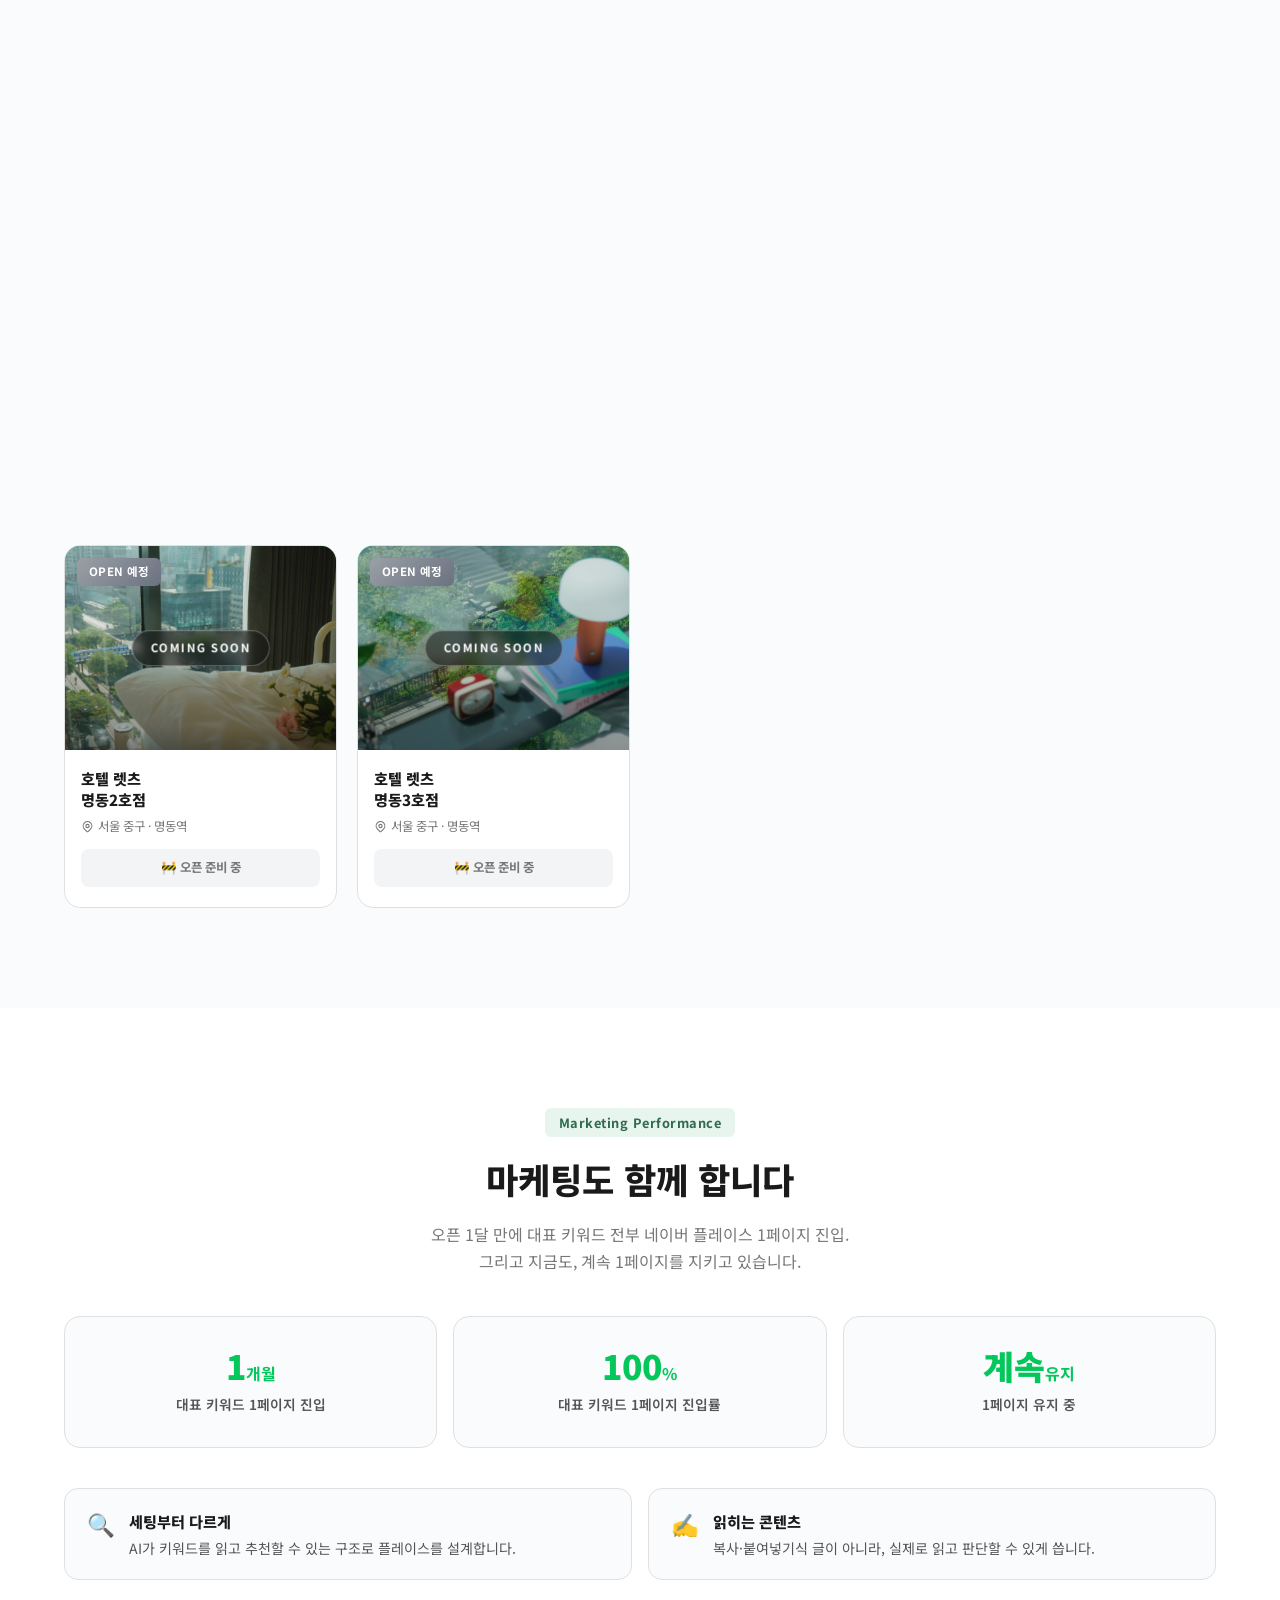
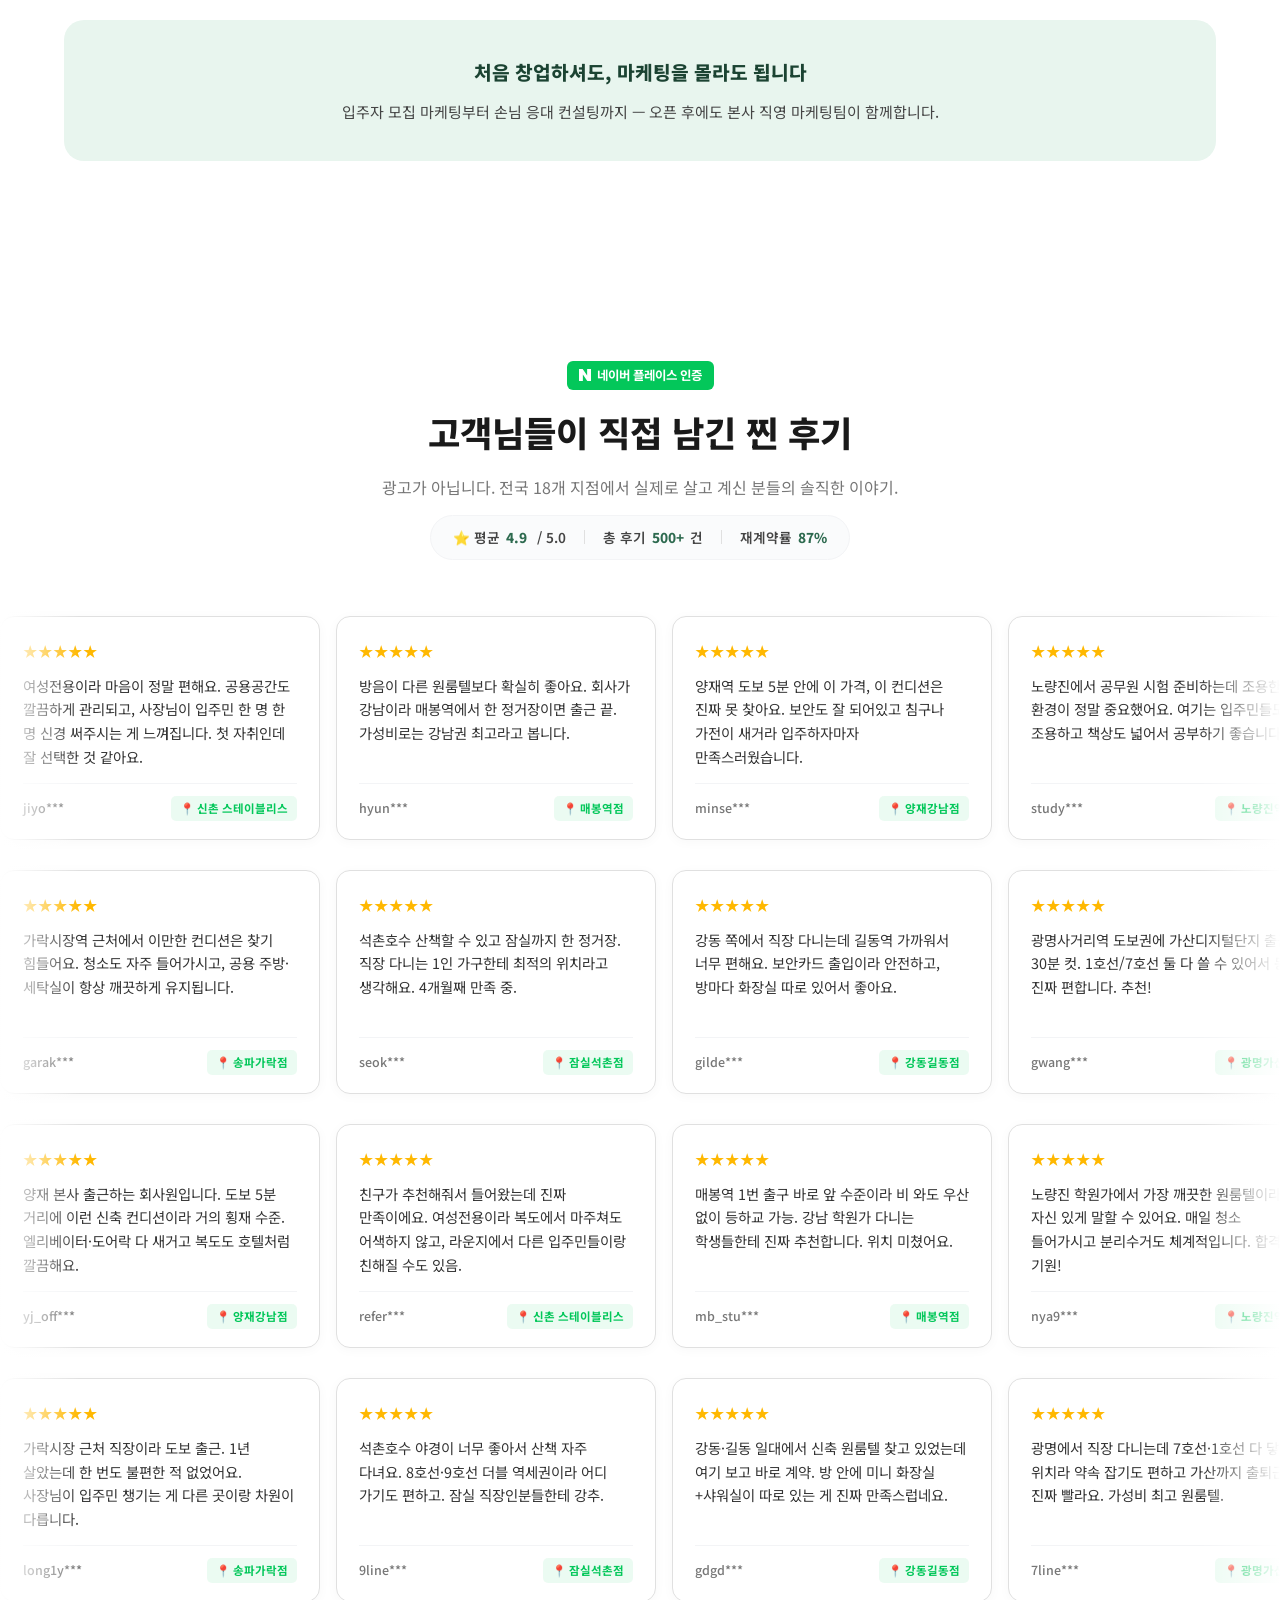
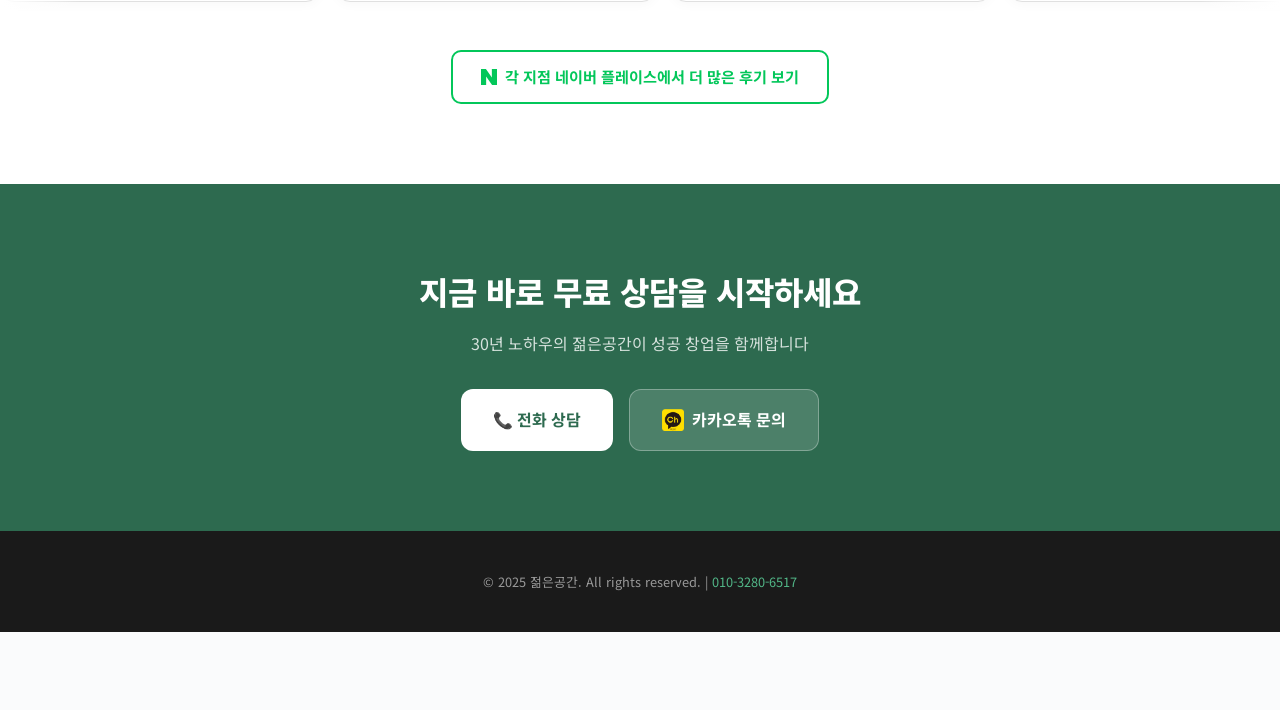
==== commit 228d41f4: "fix: 오픈예정 호스텔 4곳 명칭을 '호텔 렛츠'로 통일 종각점·명동1~3호점 카드명을 기존 광화문·강남 오픈예정 카드와 동일하게 '호텔 렛츠'로 변경. 운영 중인 렛츠팝·어보브" ====
--- a/index.html
+++ b/index.html
@@ -1050,7 +1050,7 @@
       <div class="branch-card soon rv">
         <div class="branch-img photo"><div class="branch-badge soon">OPEN 예정</div><span class="branch-soon-tag">COMING SOON</span><img src="images/hostel-jonggak.png" alt="종각점"></div>
         <div class="branch-info">
-          <div class="branch-name">젊은공간 호스텔<br>종각점</div>
+          <div class="branch-name">호텔 렛츠<br>종각점</div>
           <div class="branch-addr"><svg fill="none" stroke="currentColor" stroke-width="2" viewBox="0 0 24 24"><path d="M17.657 16.657L13.414 20.9a2 2 0 01-2.827 0l-4.244-4.243a8 8 0 1111.314 0z"/><circle cx="12" cy="11" r="3"/></svg>서울 종로구 · 종각역</div>
           <div class="branch-naver soon">🚧 오픈 준비 중</div>
         </div>
@@ -1060,7 +1060,7 @@
       <div class="branch-card soon rv">
         <div class="branch-img photo"><div class="branch-badge soon">OPEN 예정</div><div class="branch-badge direct">직영</div><span class="branch-soon-tag">COMING SOON</span><img src="images/hostel-myeongdong-1.png" alt="명동1호점"></div>
         <div class="branch-info">
-          <div class="branch-name">젊은공간 호스텔<br>명동1호점</div>
+          <div class="branch-name">호텔 렛츠<br>명동1호점</div>
           <div class="branch-addr"><svg fill="none" stroke="currentColor" stroke-width="2" viewBox="0 0 24 24"><path d="M17.657 16.657L13.414 20.9a2 2 0 01-2.827 0l-4.244-4.243a8 8 0 1111.314 0z"/><circle cx="12" cy="11" r="3"/></svg>서울 중구 · 명동역</div>
           <div class="branch-naver soon">🚧 오픈 준비 중</div>
         </div>
@@ -1070,7 +1070,7 @@
       <div class="branch-card soon rv">
         <div class="branch-img photo"><div class="branch-badge soon">OPEN 예정</div><span class="branch-soon-tag">COMING SOON</span><img src="images/hostel-myeongdong-2.png" alt="명동2호점"></div>
         <div class="branch-info">
-          <div class="branch-name">젊은공간 호스텔<br>명동2호점</div>
+          <div class="branch-name">호텔 렛츠<br>명동2호점</div>
           <div class="branch-addr"><svg fill="none" stroke="currentColor" stroke-width="2" viewBox="0 0 24 24"><path d="M17.657 16.657L13.414 20.9a2 2 0 01-2.827 0l-4.244-4.243a8 8 0 1111.314 0z"/><circle cx="12" cy="11" r="3"/></svg>서울 중구 · 명동역</div>
           <div class="branch-naver soon">🚧 오픈 준비 중</div>
         </div>
@@ -1080,7 +1080,7 @@
       <div class="branch-card soon rv">
         <div class="branch-img photo"><div class="branch-badge soon">OPEN 예정</div><span class="branch-soon-tag">COMING SOON</span><img src="images/hostel-myeongdong-3.png" alt="명동3호점"></div>
         <div class="branch-info">
-          <div class="branch-name">젊은공간 호스텔<br>명동3호점</div>
+          <div class="branch-name">호텔 렛츠<br>명동3호점</div>
           <div class="branch-addr"><svg fill="none" stroke="currentColor" stroke-width="2" viewBox="0 0 24 24"><path d="M17.657 16.657L13.414 20.9a2 2 0 01-2.827 0l-4.244-4.243a8 8 0 1111.314 0z"/><circle cx="12" cy="11" r="3"/></svg>서울 중구 · 명동역</div>
           <div class="branch-naver soon">🚧 오픈 준비 중</div>
         </div>
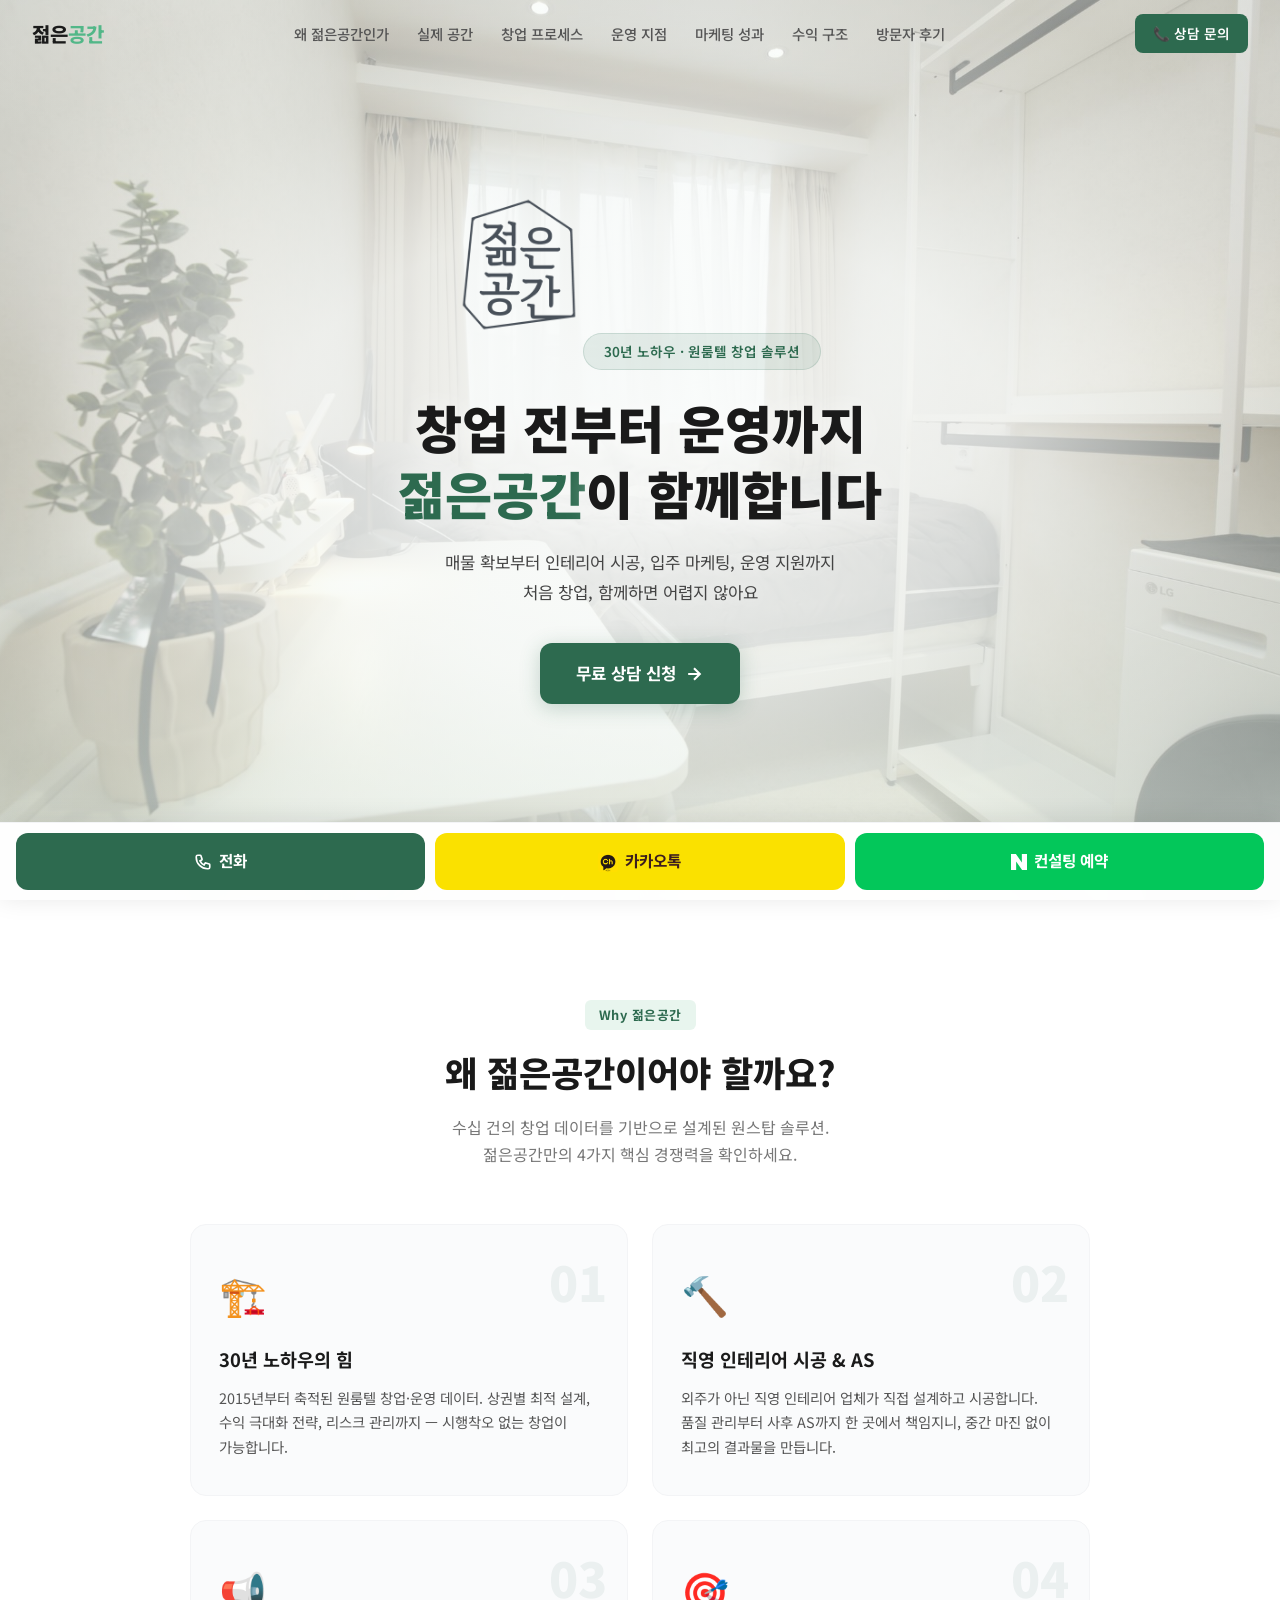
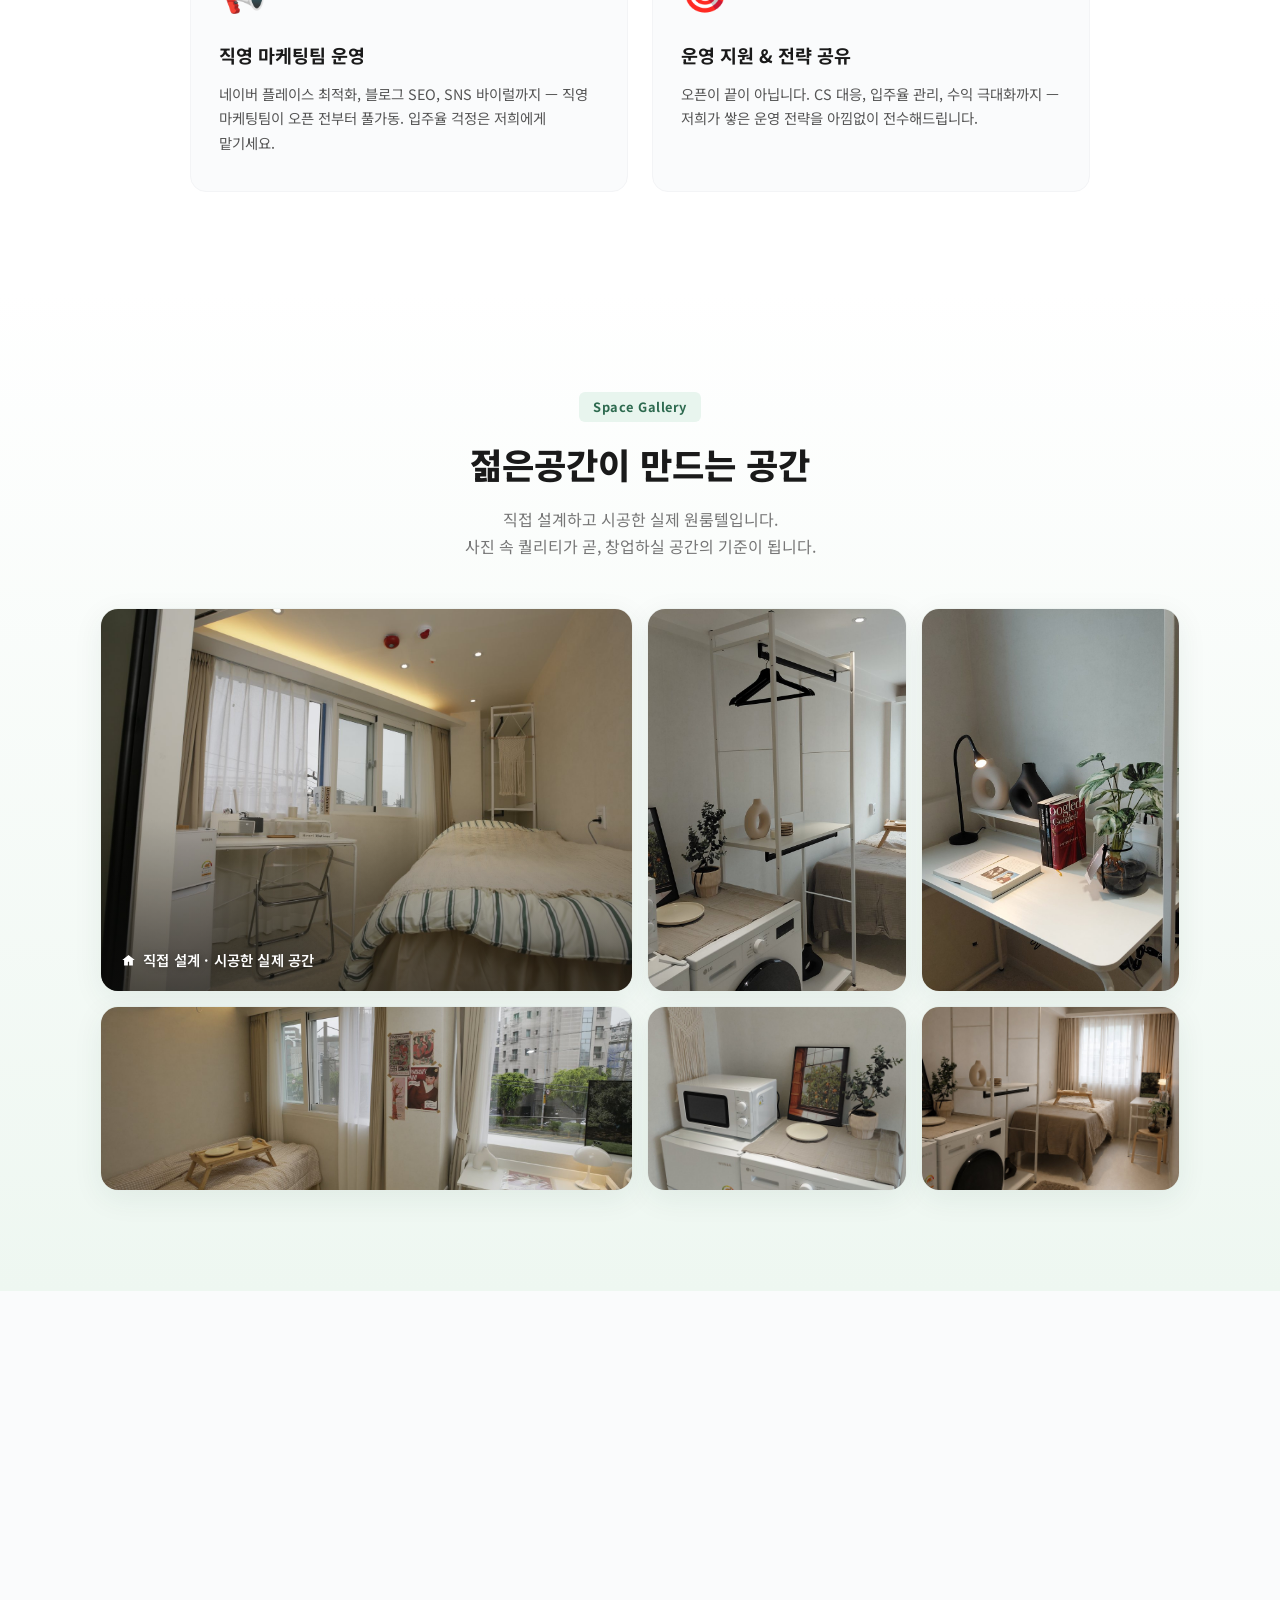
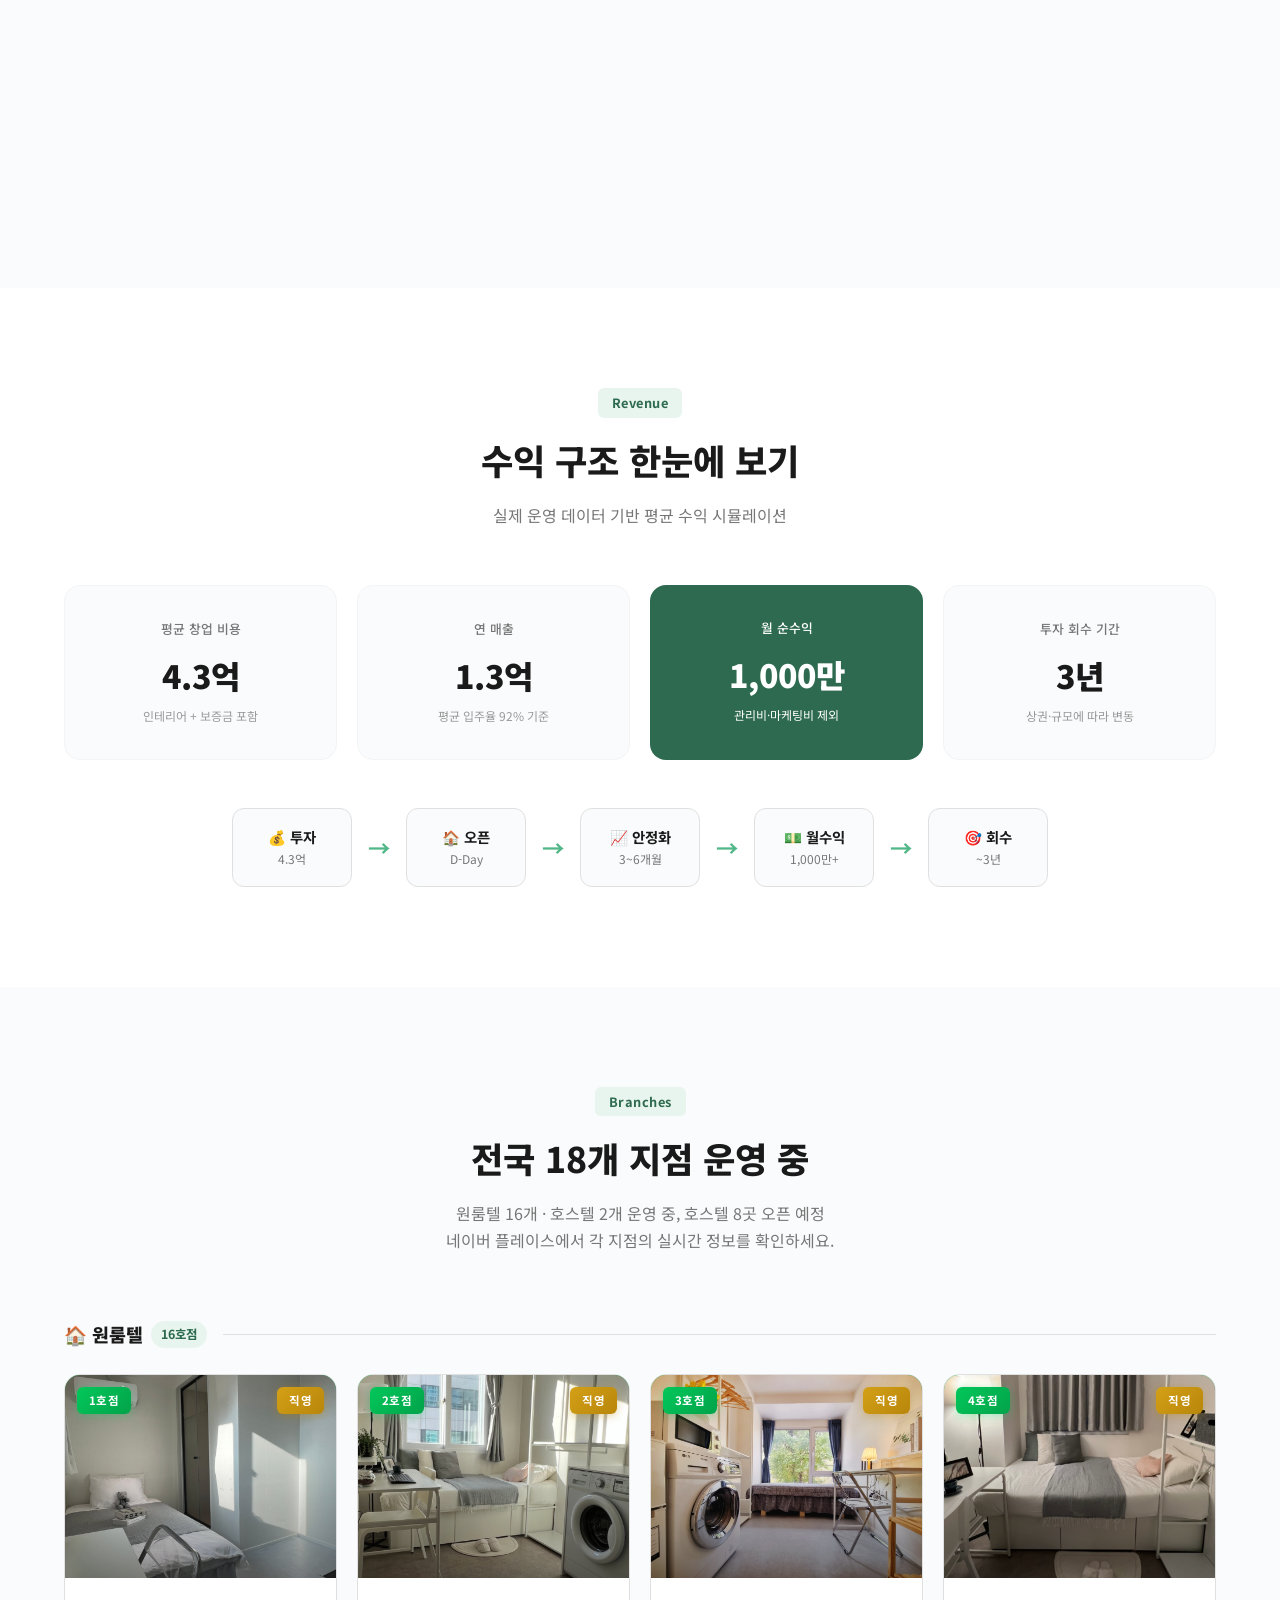
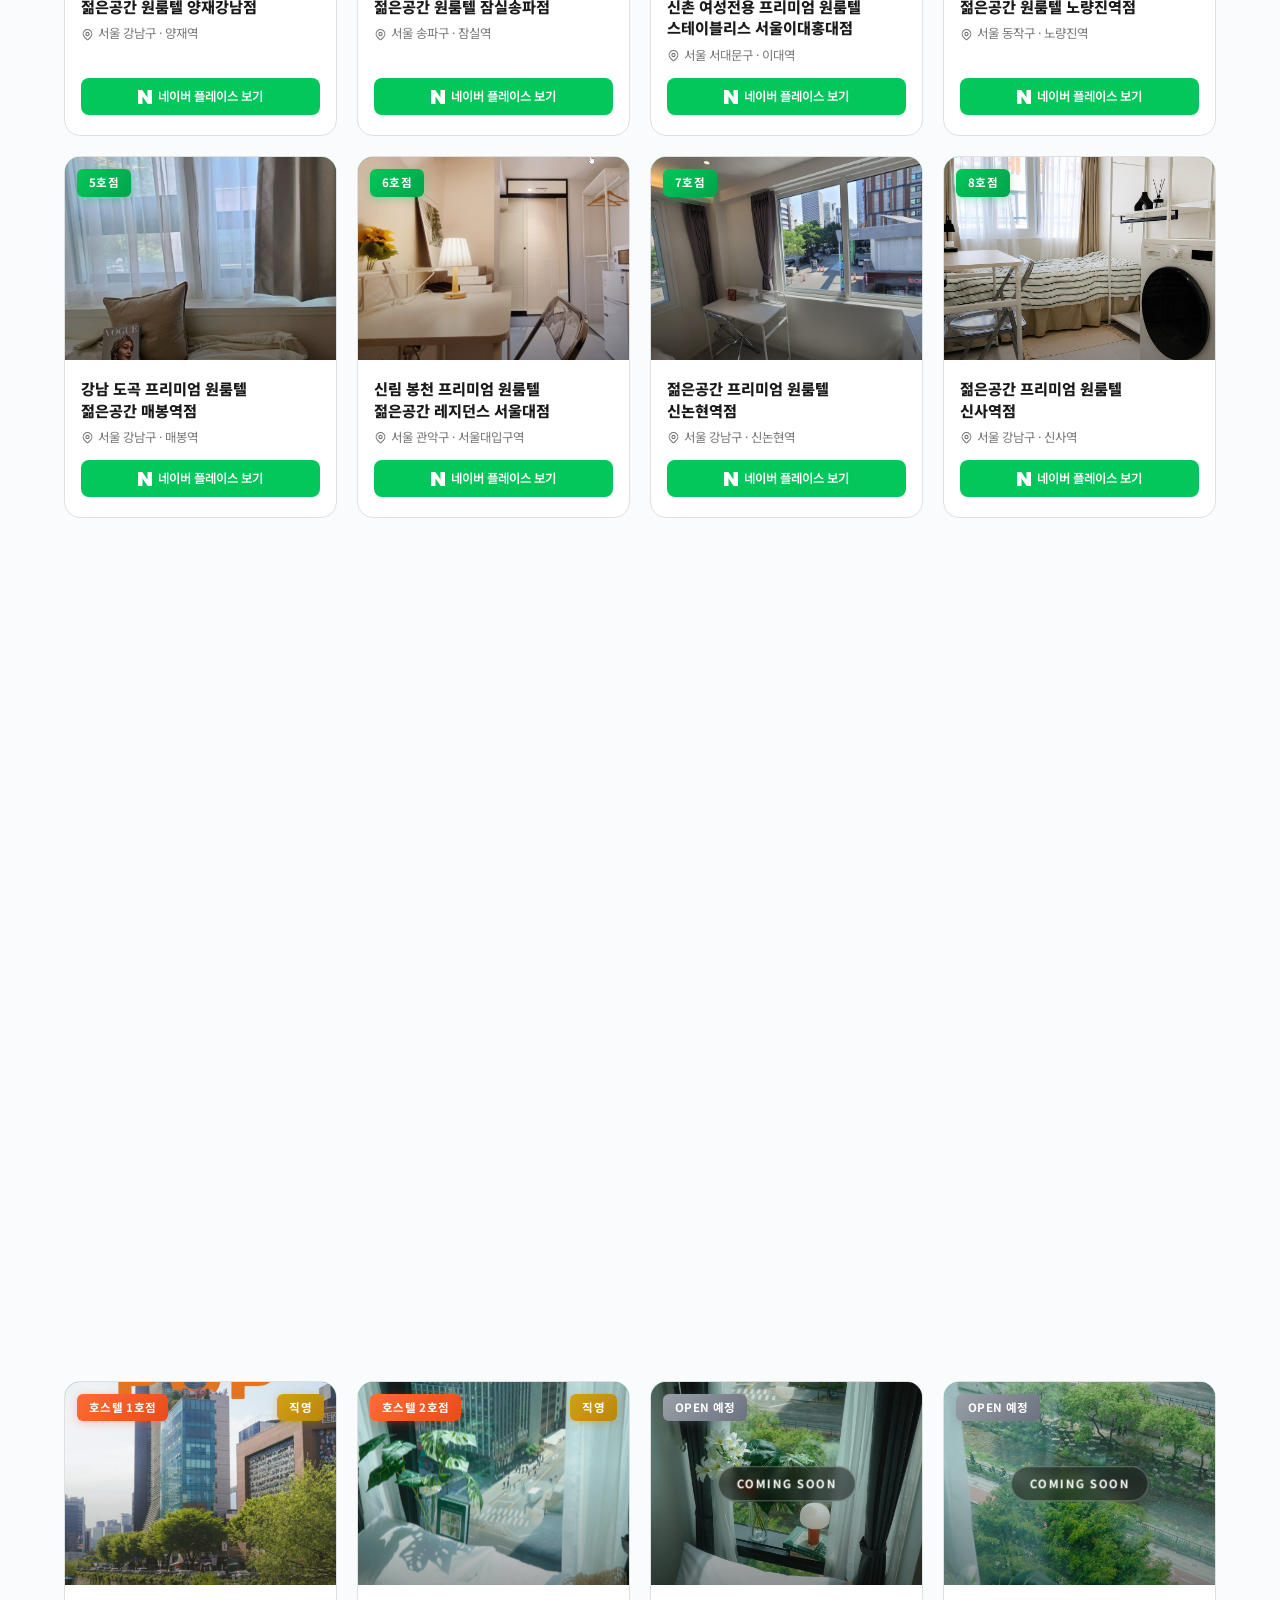
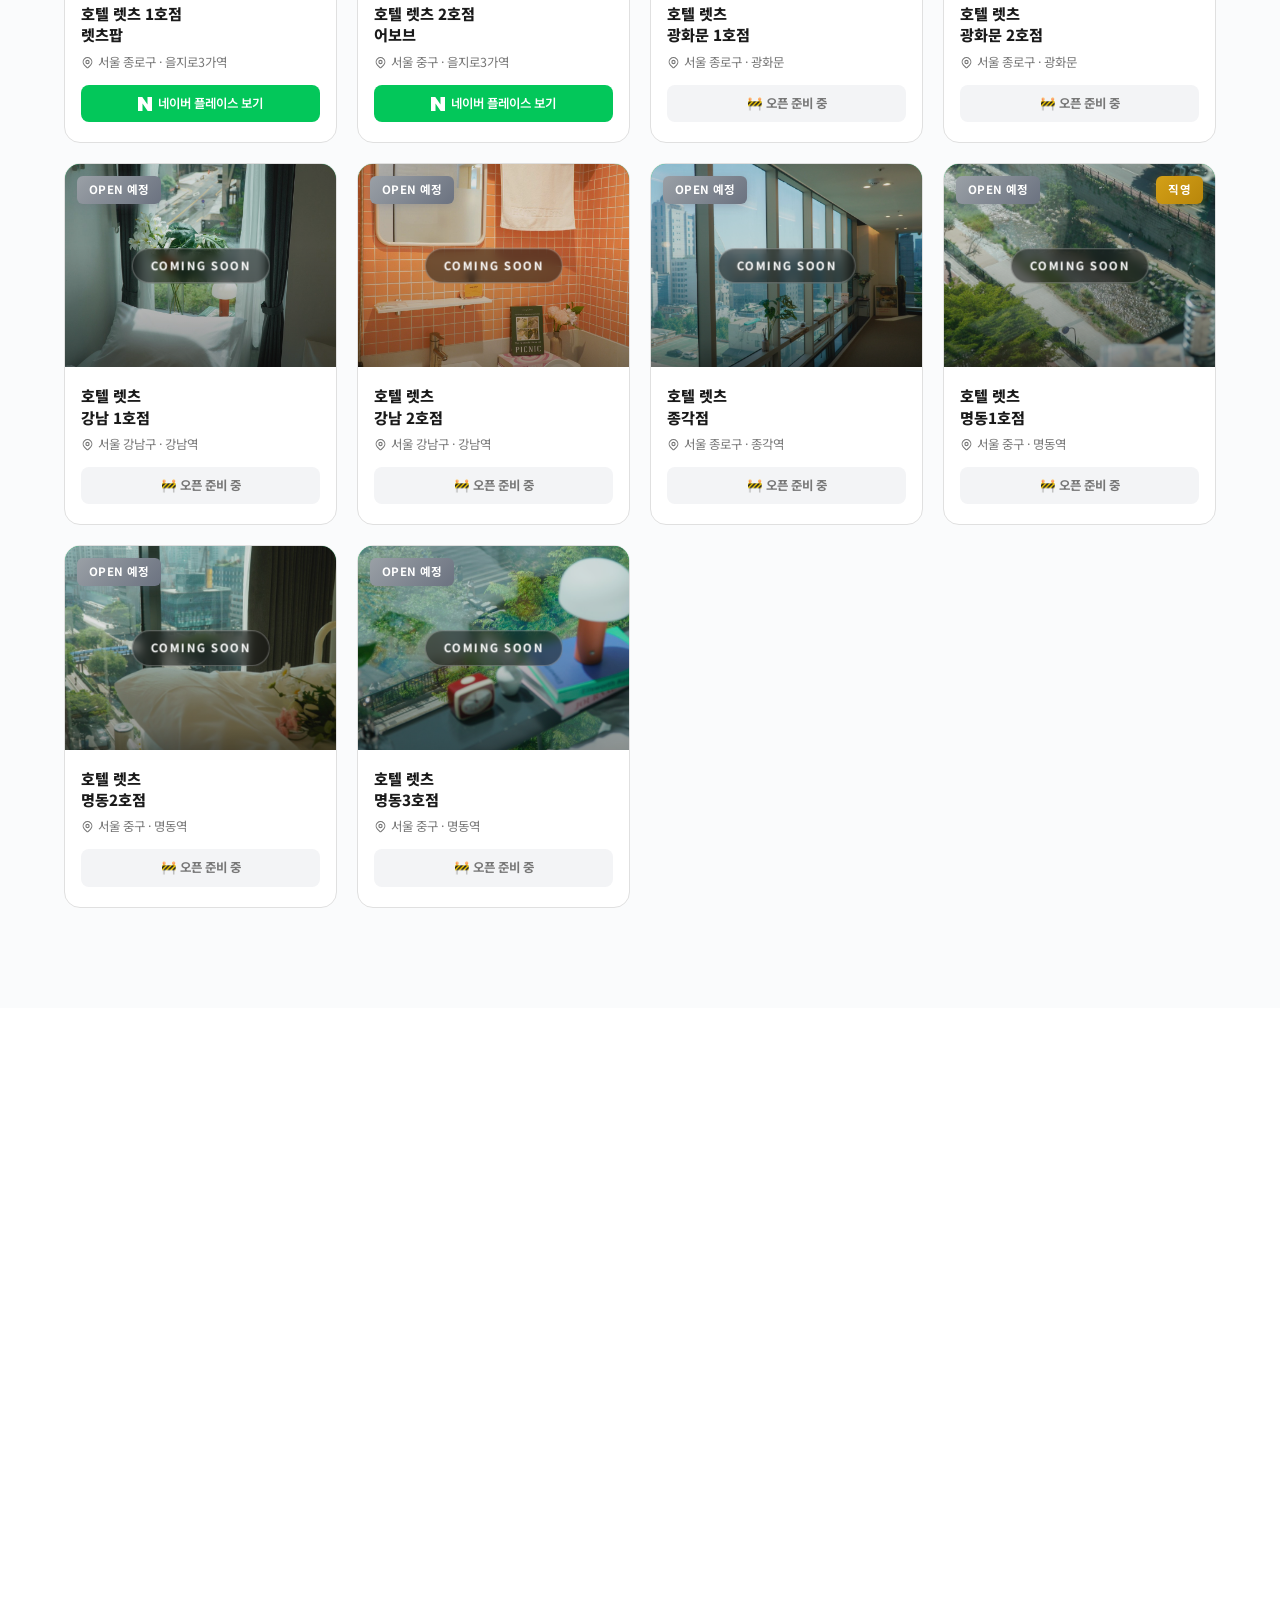
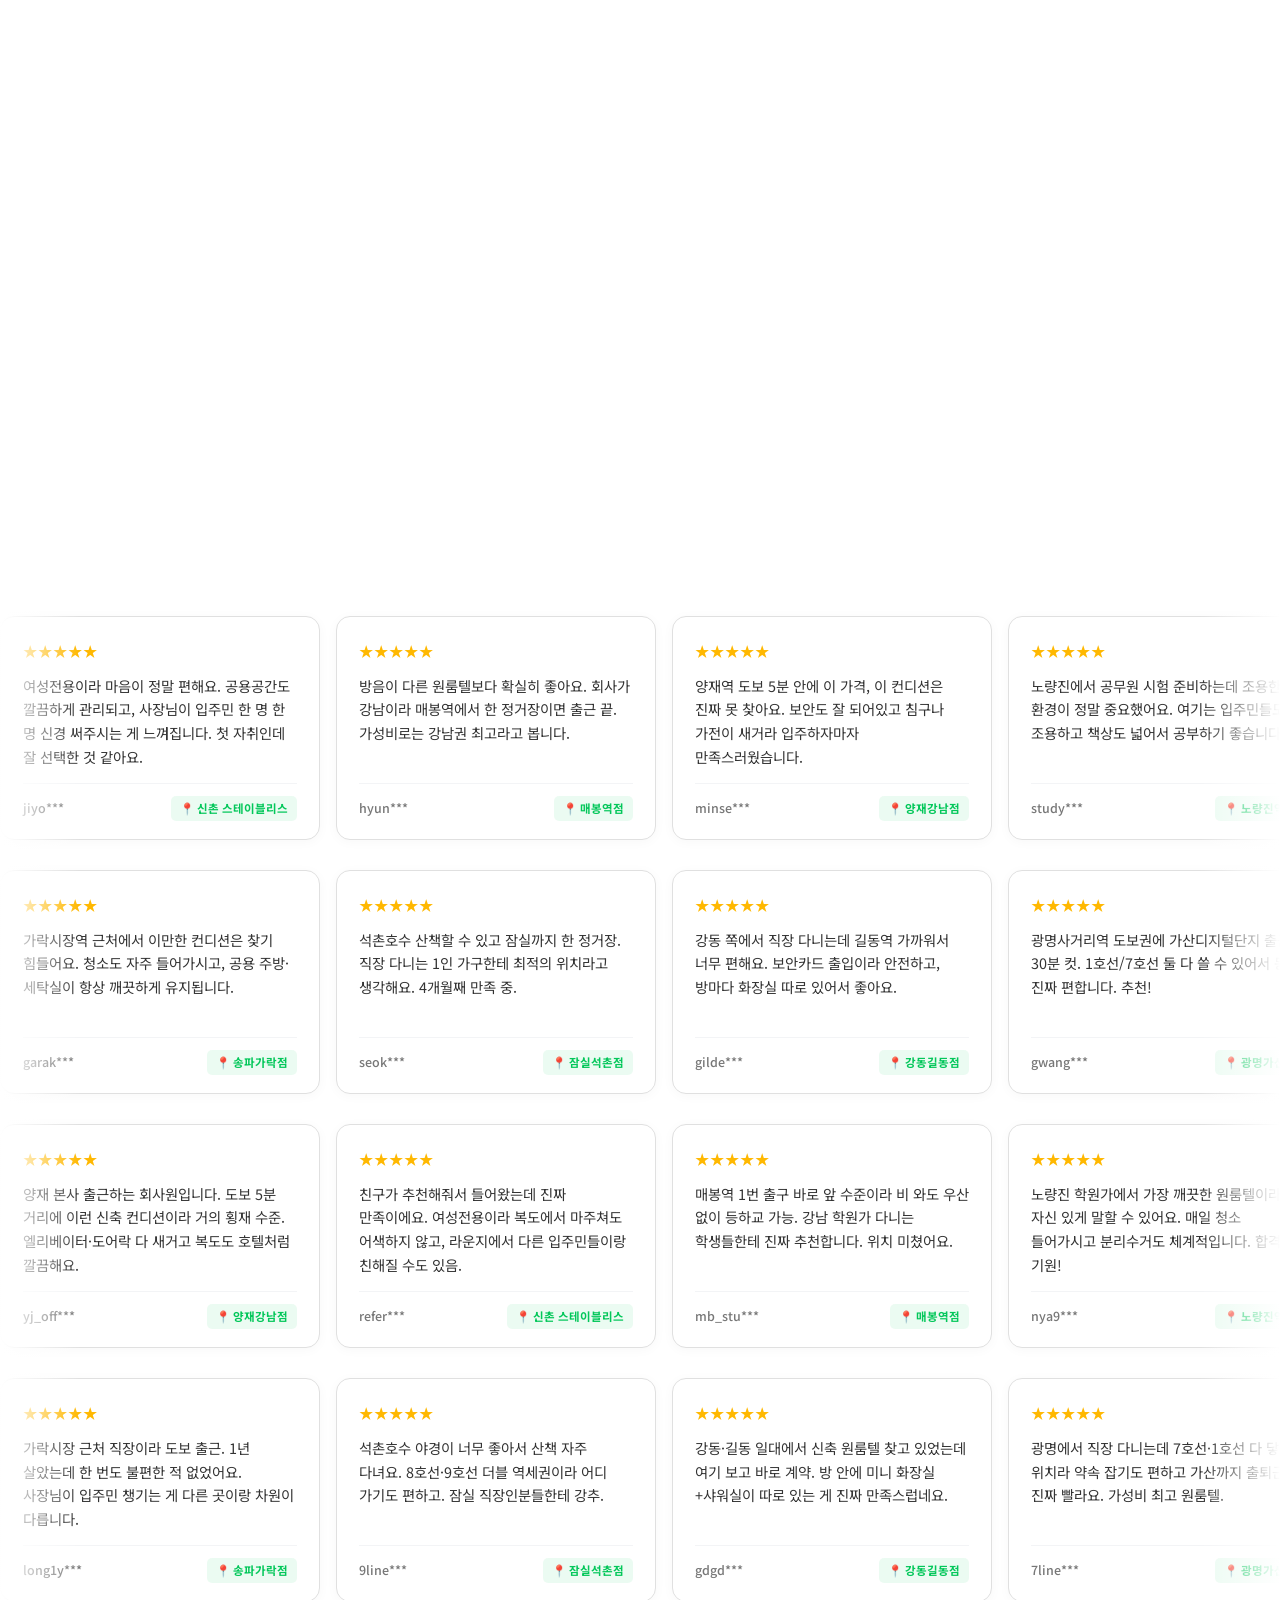
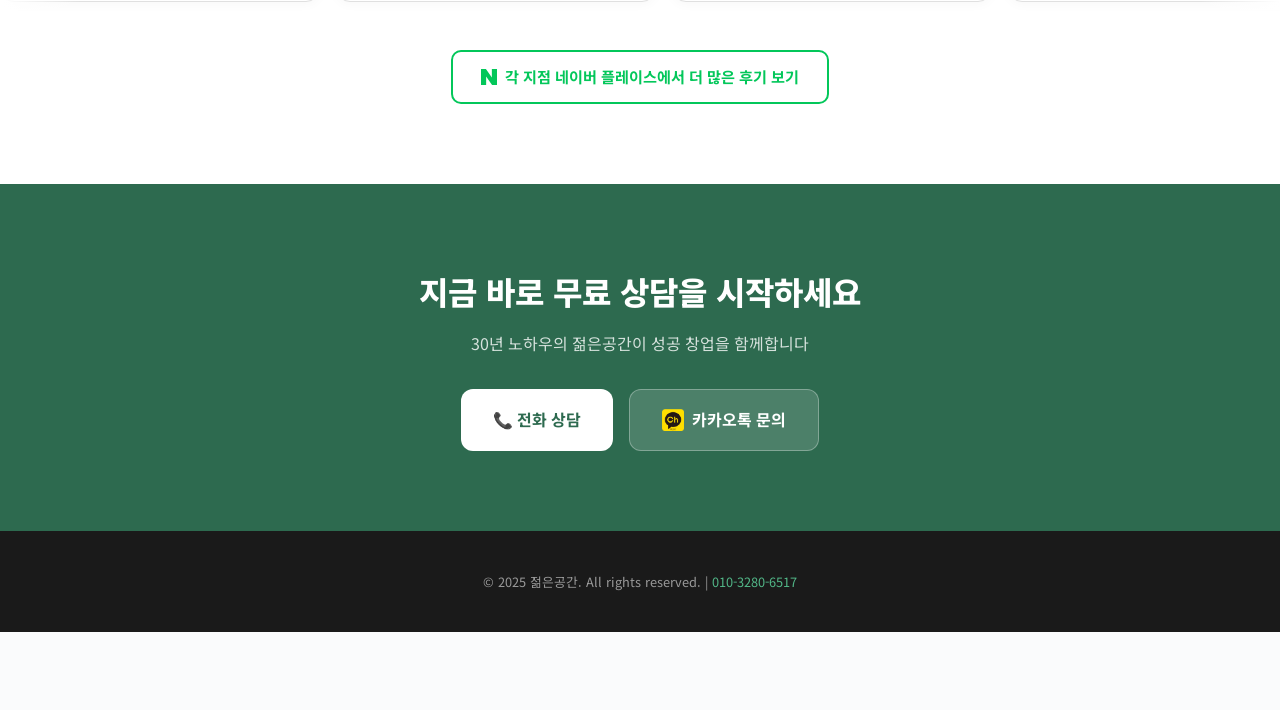
==== commit f8e7b582: "fix: 운영 중 호스텔 2곳도 '호텔 렛츠'로 명칭 통일 렛츠팝·어보브 카드명을 '호텔 렛츠 1·2호점'으로 변경. 이로써 호스텔 섹션 10곳 전체가 '호텔 렛츠' 브랜드로 통일" ====
--- a/index.html
+++ b/index.html
@@ -990,7 +990,7 @@
       <a class="branch-card rv" href="https://map.naver.com/p/entry/place/2019835632" target="_blank" rel="noopener">
         <div class="branch-img photo"><div class="branch-badge hostel">호스텔 1호점</div><div class="branch-badge direct">직영</div><img src="images/hostel-letspop.png" alt="호스텔 1호점"></div>
         <div class="branch-info">
-          <div class="branch-name">젊은공간 호스텔 1호점<br>렛츠팝</div>
+          <div class="branch-name">호텔 렛츠 1호점<br>렛츠팝</div>
           <div class="branch-addr"><svg fill="none" stroke="currentColor" stroke-width="2" viewBox="0 0 24 24"><path d="M17.657 16.657L13.414 20.9a2 2 0 01-2.827 0l-4.244-4.243a8 8 0 1111.314 0z"/><circle cx="12" cy="11" r="3"/></svg>서울 종로구 · 을지로3가역</div>
           <div class="branch-naver"><svg viewBox="0 0 24 24" fill="currentColor"><path d="M16.273 12.845 7.376 0H0v24h7.727V11.155L16.624 24H24V0h-7.727z"/></svg>네이버 플레이스 보기</div>
         </div>
@@ -1000,7 +1000,7 @@
       <a class="branch-card rv" href="https://map.naver.com/p/entry/place/2098262270" target="_blank" rel="noopener">
         <div class="branch-img photo"><div class="branch-badge hostel">호스텔 2호점</div><div class="branch-badge direct">직영</div><img src="images/hostel-above.png" alt="호스텔 2호점"></div>
         <div class="branch-info">
-          <div class="branch-name">젊은공간 호스텔 2호점<br>어보브</div>
+          <div class="branch-name">호텔 렛츠 2호점<br>어보브</div>
           <div class="branch-addr"><svg fill="none" stroke="currentColor" stroke-width="2" viewBox="0 0 24 24"><path d="M17.657 16.657L13.414 20.9a2 2 0 01-2.827 0l-4.244-4.243a8 8 0 1111.314 0z"/><circle cx="12" cy="11" r="3"/></svg>서울 중구 · 을지로3가역</div>
           <div class="branch-naver"><svg viewBox="0 0 24 24" fill="currentColor"><path d="M16.273 12.845 7.376 0H0v24h7.727V11.155L16.624 24H24V0h-7.727z"/></svg>네이버 플레이스 보기</div>
         </div>
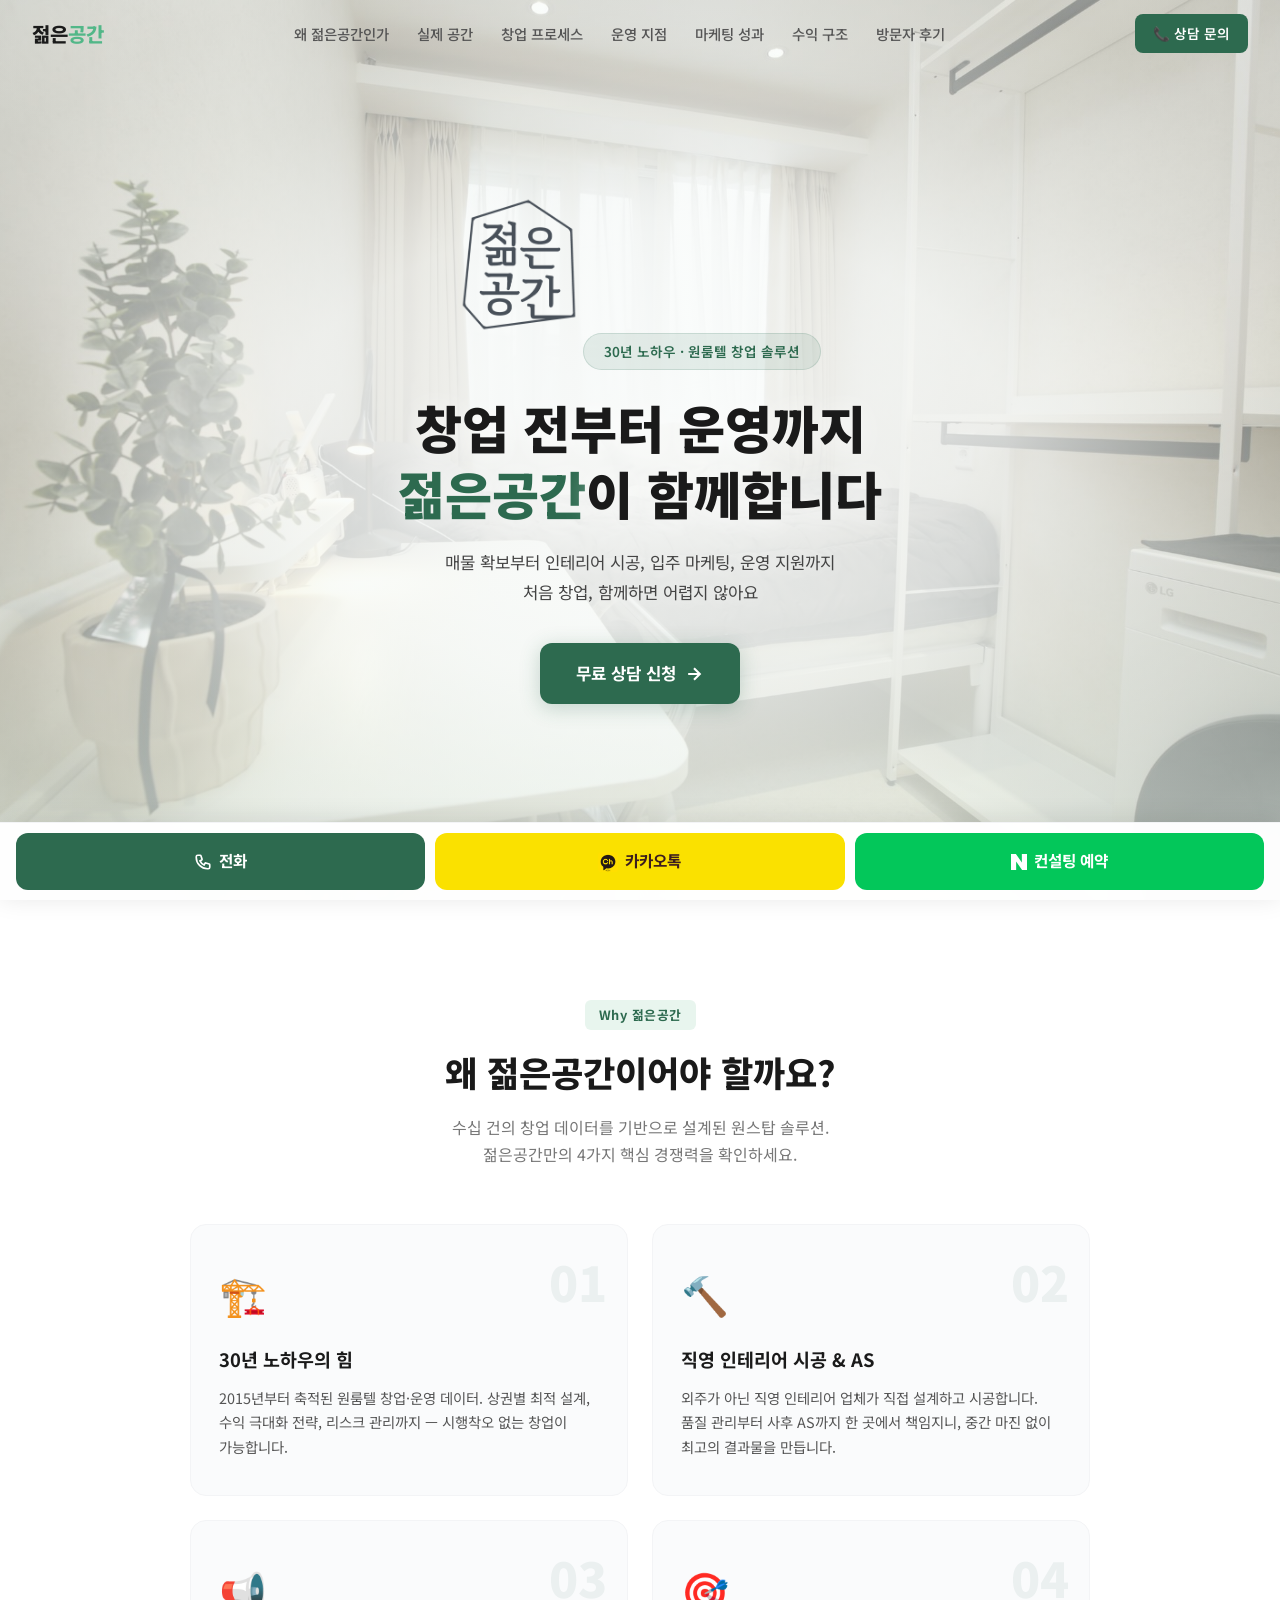
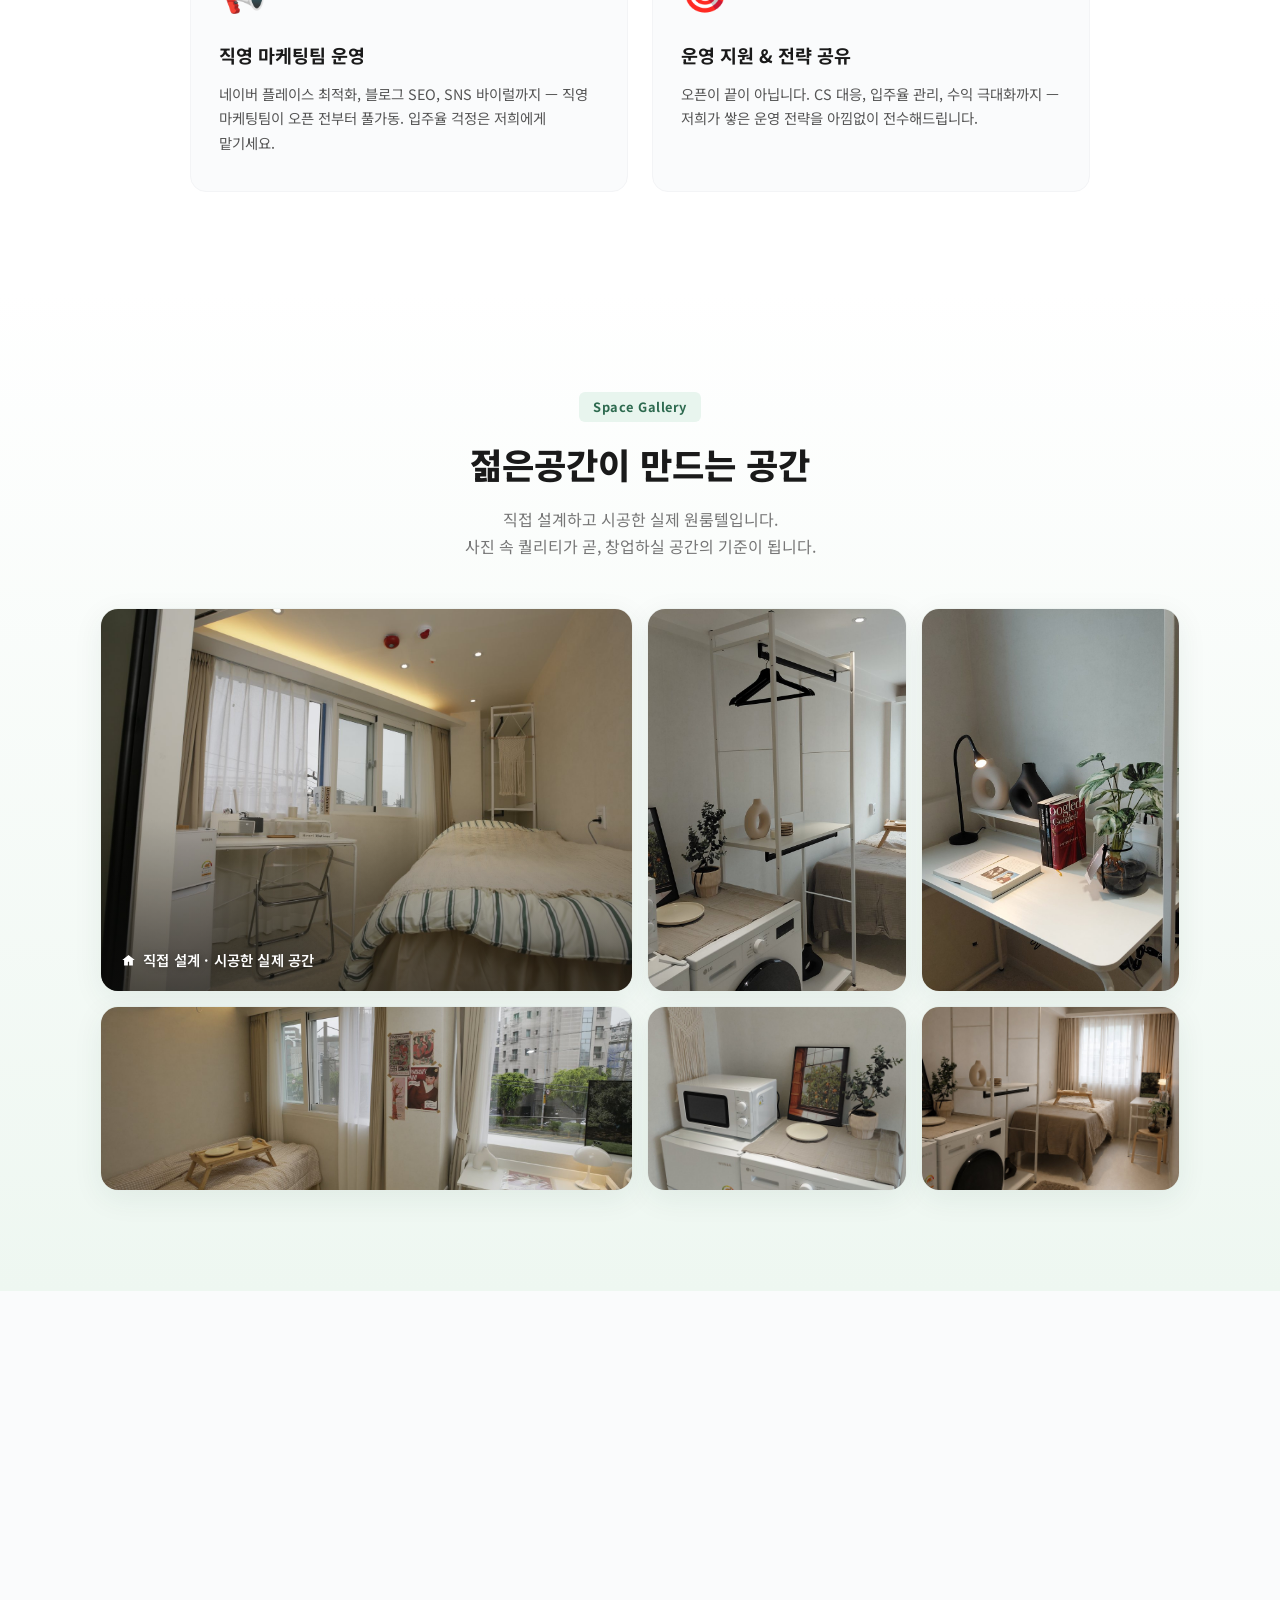
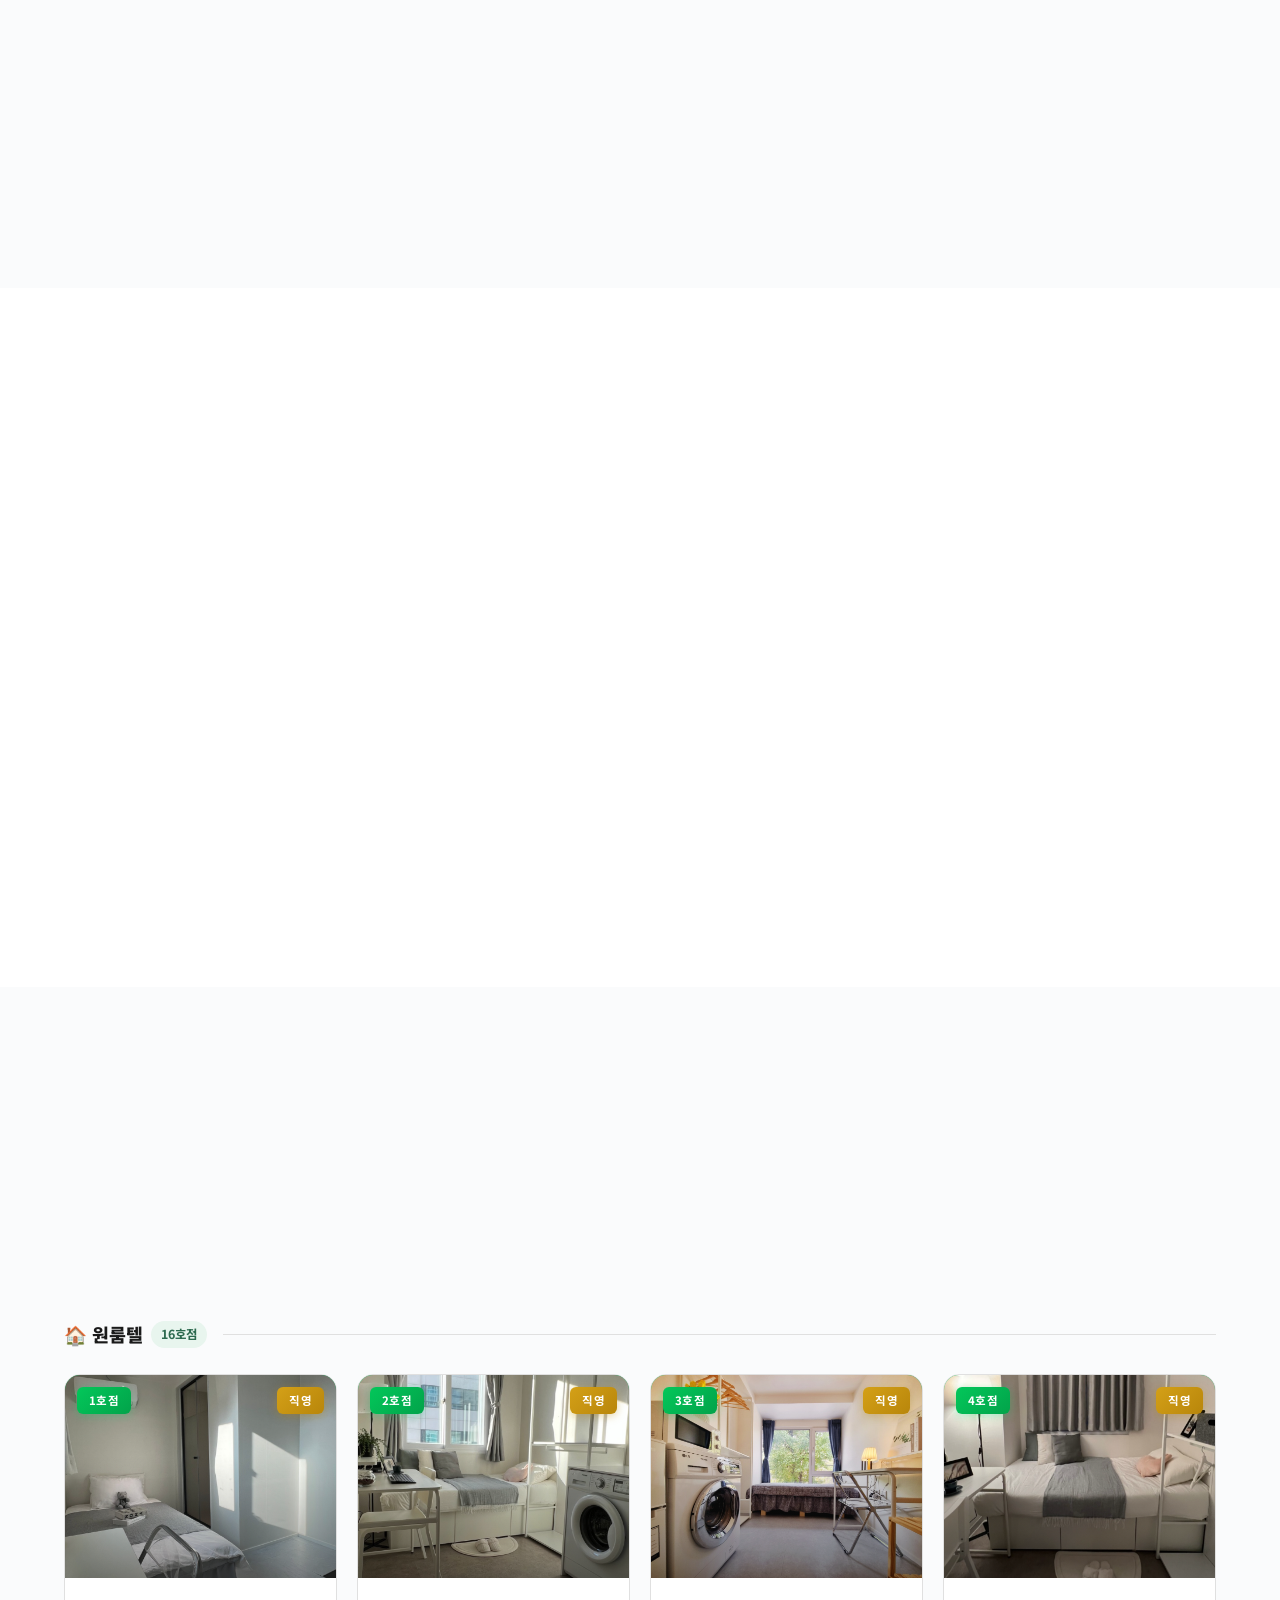
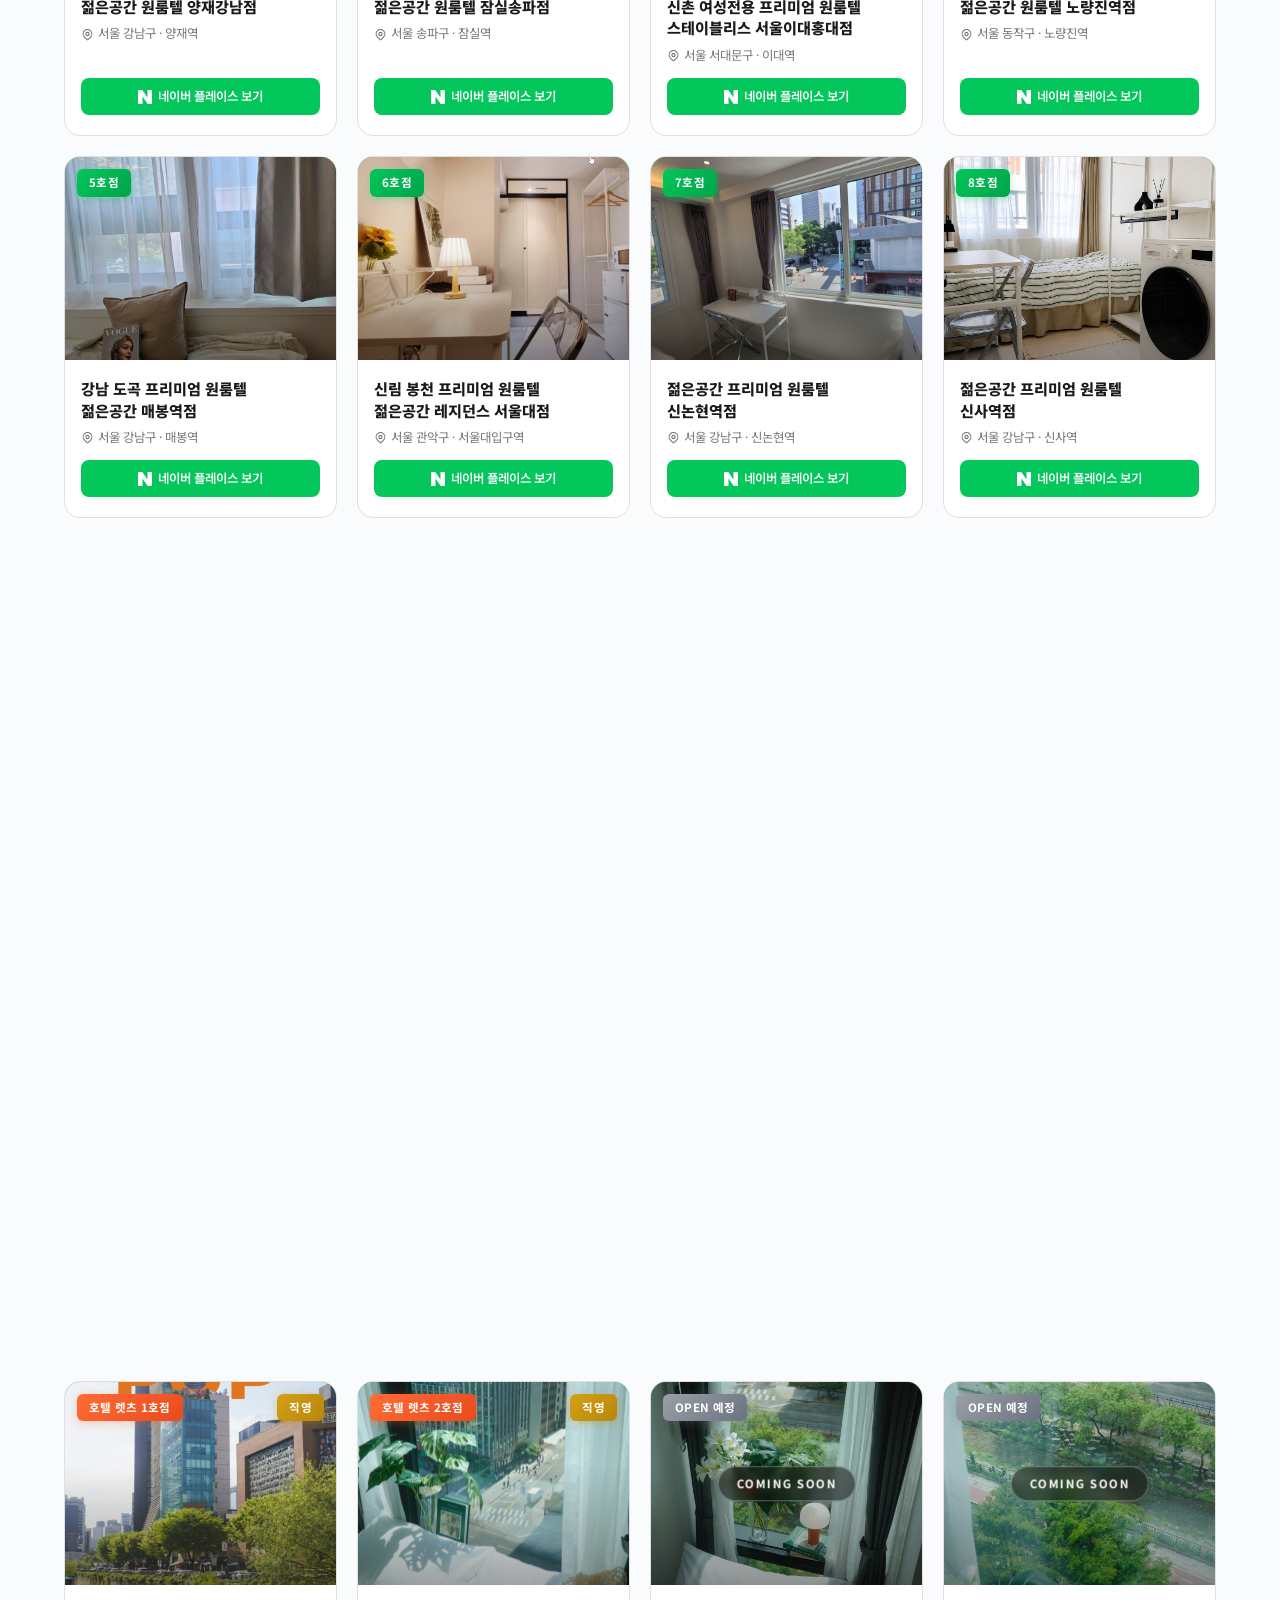
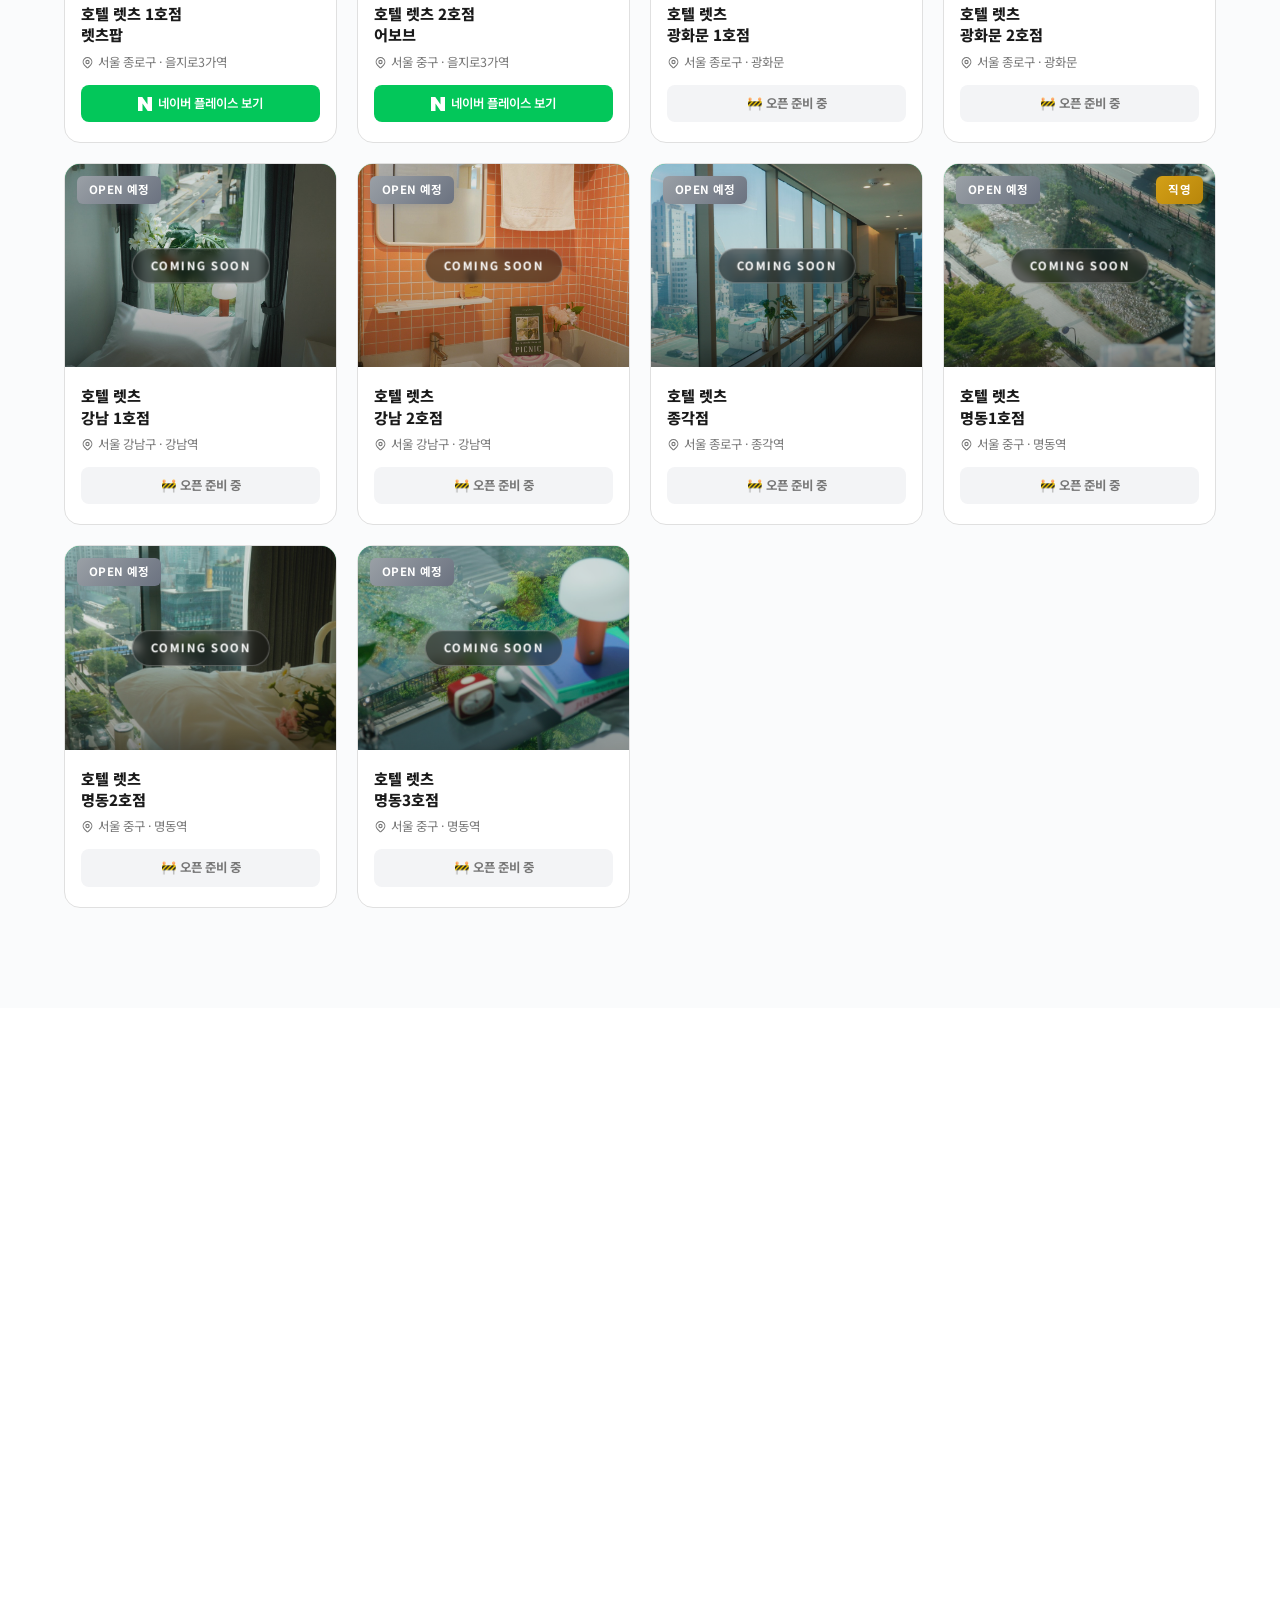
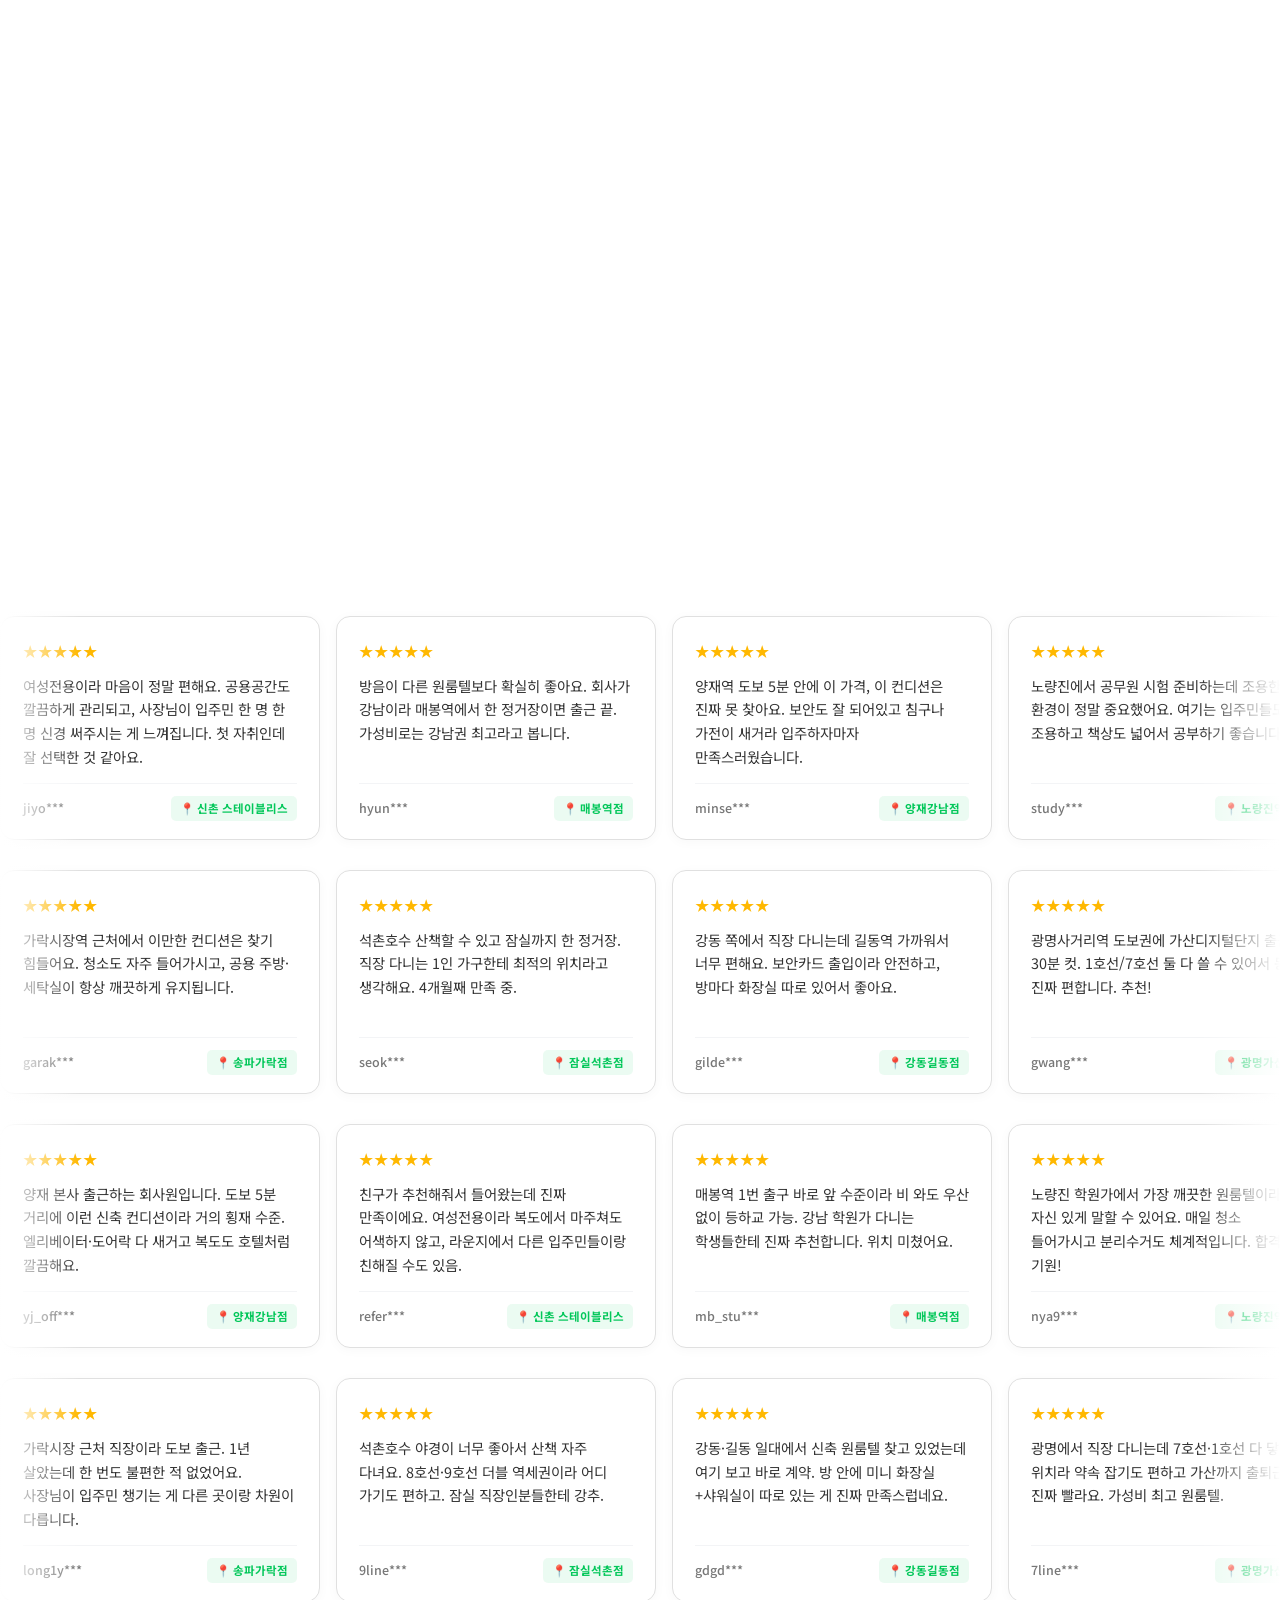
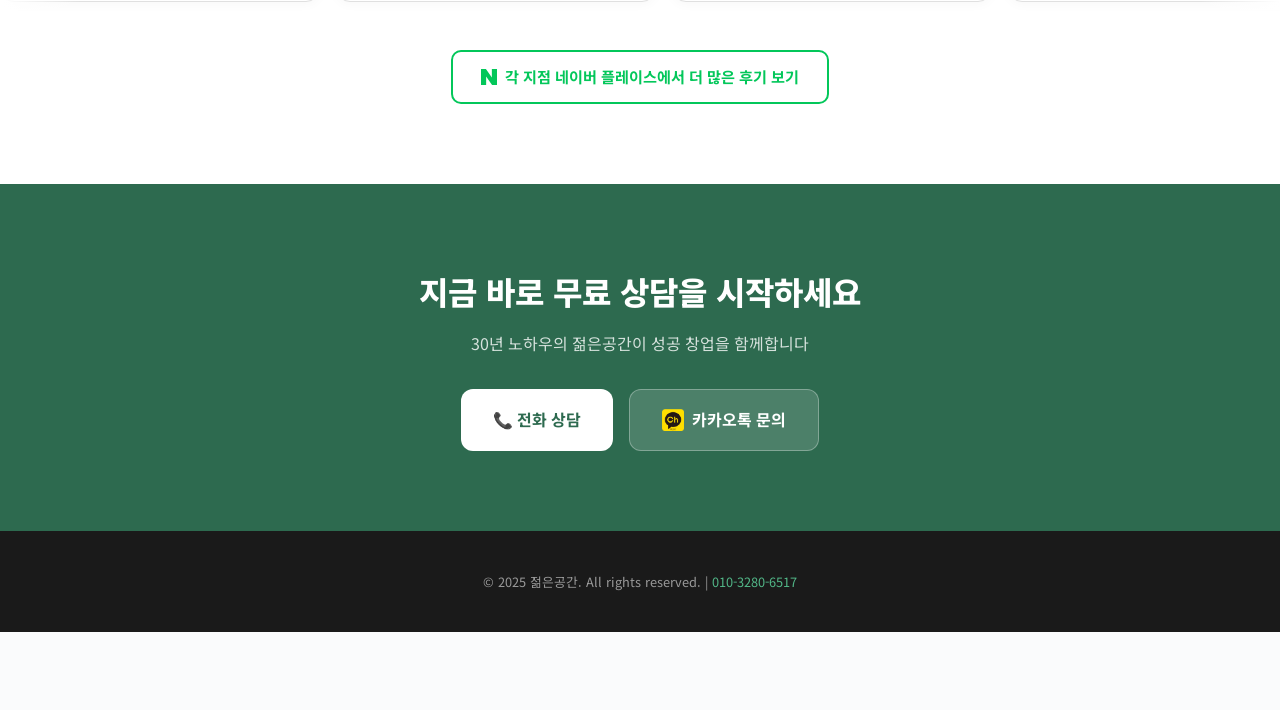
==== commit 05d539f2: "fix: 호스텔 카드 배지도 '호텔 렛츠'로 통일 렛츠팝·어보브 카드의 좌측 상단 배지를 '호스텔 N호점' → '호텔 렛츠 N호점'으로 변경. 데스크톱·모바일 모두 '직영' 배지와" ====
--- a/index.html
+++ b/index.html
@@ -988,7 +988,7 @@
 
       <!-- 호스텔 1호점 렛츠팝 -->
       <a class="branch-card rv" href="https://map.naver.com/p/entry/place/2019835632" target="_blank" rel="noopener">
-        <div class="branch-img photo"><div class="branch-badge hostel">호스텔 1호점</div><div class="branch-badge direct">직영</div><img src="images/hostel-letspop.png" alt="호스텔 1호점"></div>
+        <div class="branch-img photo"><div class="branch-badge hostel">호텔 렛츠 1호점</div><div class="branch-badge direct">직영</div><img src="images/hostel-letspop.png" alt="호스텔 1호점"></div>
         <div class="branch-info">
           <div class="branch-name">호텔 렛츠 1호점<br>렛츠팝</div>
           <div class="branch-addr"><svg fill="none" stroke="currentColor" stroke-width="2" viewBox="0 0 24 24"><path d="M17.657 16.657L13.414 20.9a2 2 0 01-2.827 0l-4.244-4.243a8 8 0 1111.314 0z"/><circle cx="12" cy="11" r="3"/></svg>서울 종로구 · 을지로3가역</div>
@@ -998,7 +998,7 @@
 
       <!-- 호스텔 2호점 어보브 -->
       <a class="branch-card rv" href="https://map.naver.com/p/entry/place/2098262270" target="_blank" rel="noopener">
-        <div class="branch-img photo"><div class="branch-badge hostel">호스텔 2호점</div><div class="branch-badge direct">직영</div><img src="images/hostel-above.png" alt="호스텔 2호점"></div>
+        <div class="branch-img photo"><div class="branch-badge hostel">호텔 렛츠 2호점</div><div class="branch-badge direct">직영</div><img src="images/hostel-above.png" alt="호스텔 2호점"></div>
         <div class="branch-info">
           <div class="branch-name">호텔 렛츠 2호점<br>어보브</div>
           <div class="branch-addr"><svg fill="none" stroke="currentColor" stroke-width="2" viewBox="0 0 24 24"><path d="M17.657 16.657L13.414 20.9a2 2 0 01-2.827 0l-4.244-4.243a8 8 0 1111.314 0z"/><circle cx="12" cy="11" r="3"/></svg>서울 중구 · 을지로3가역</div>
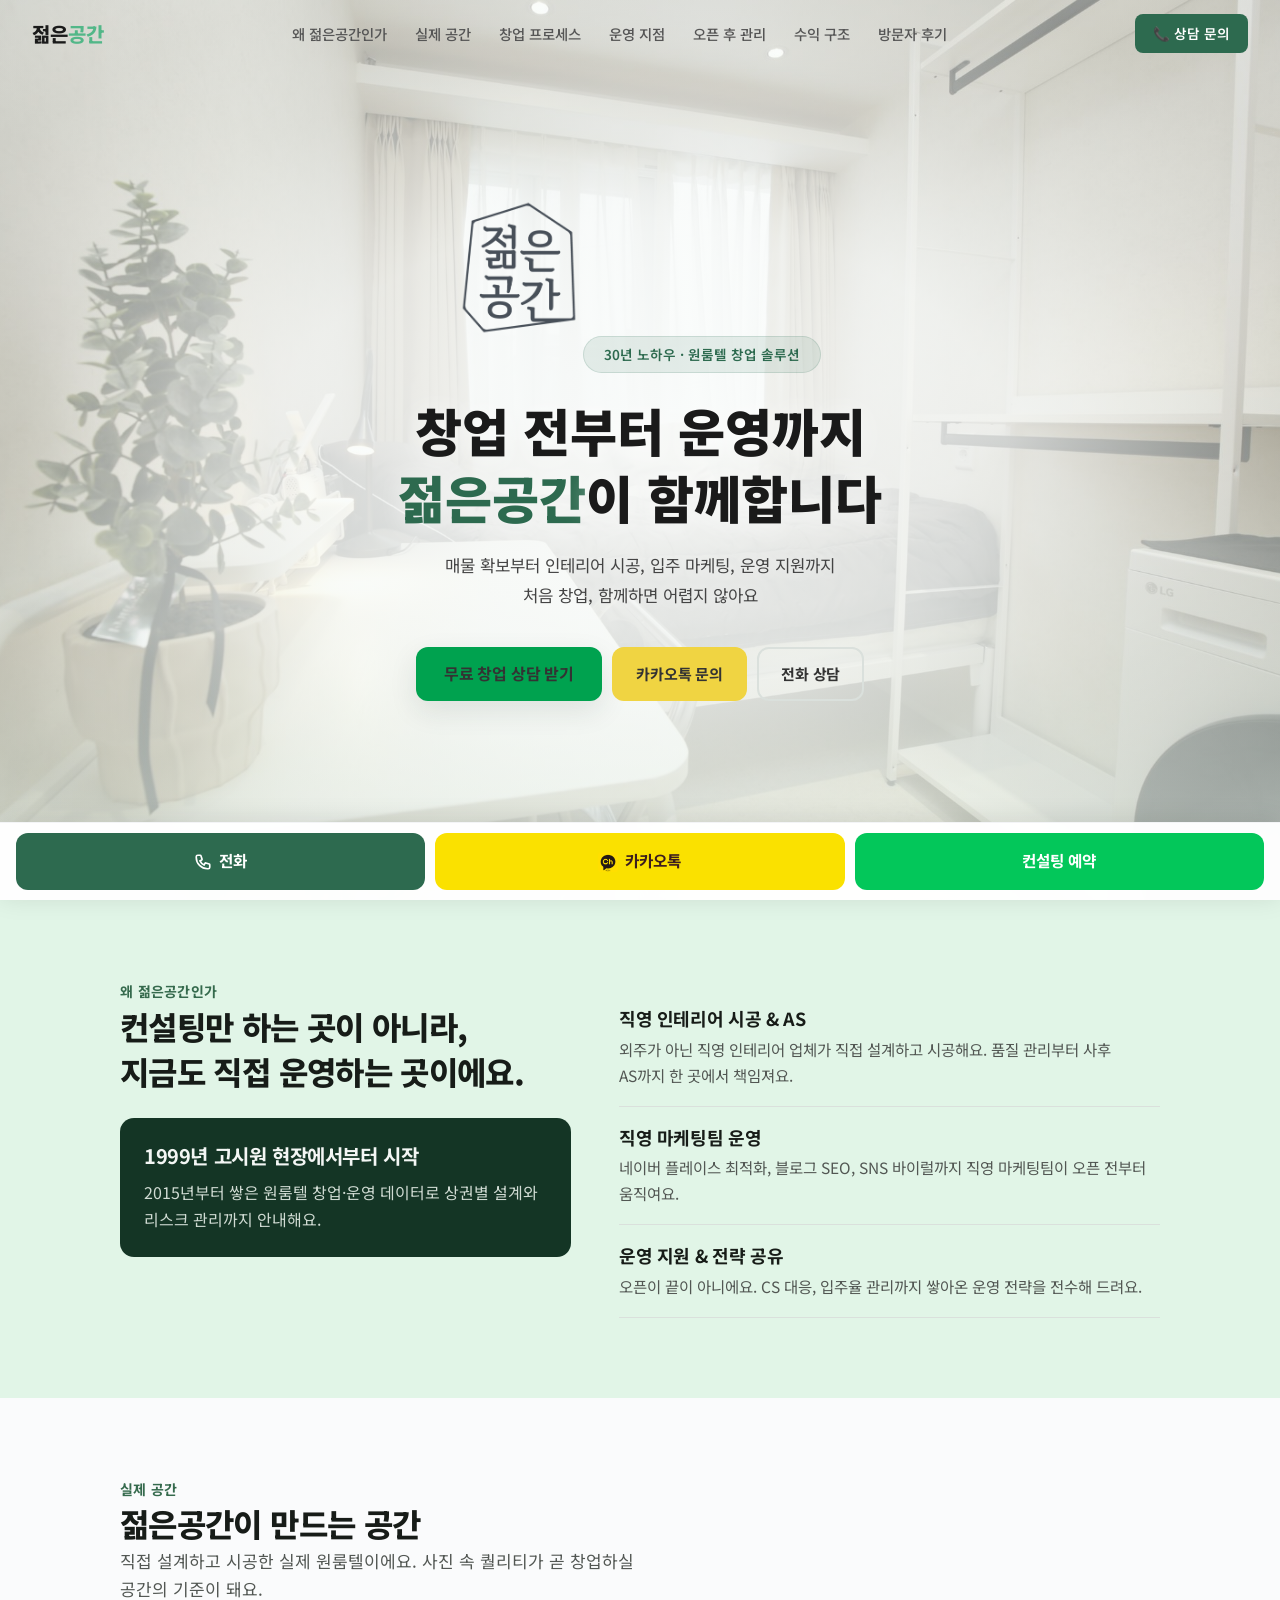
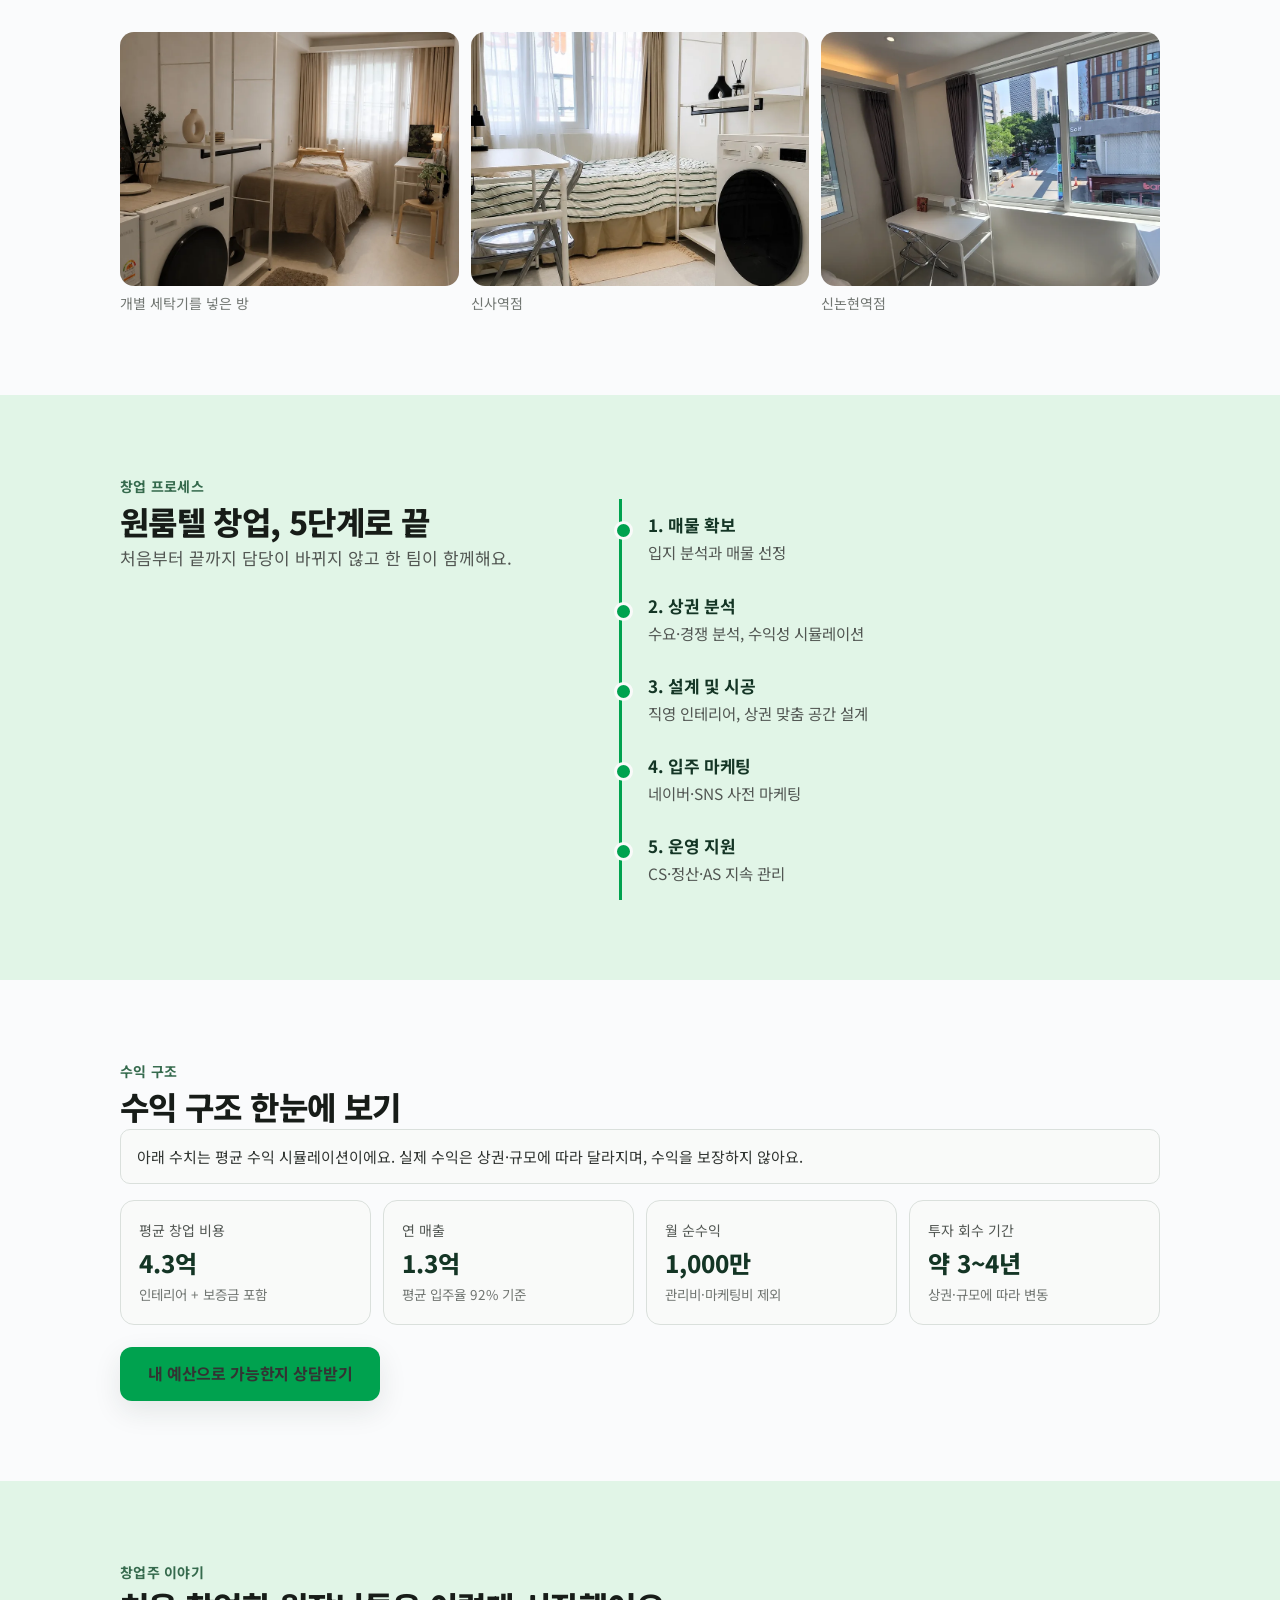
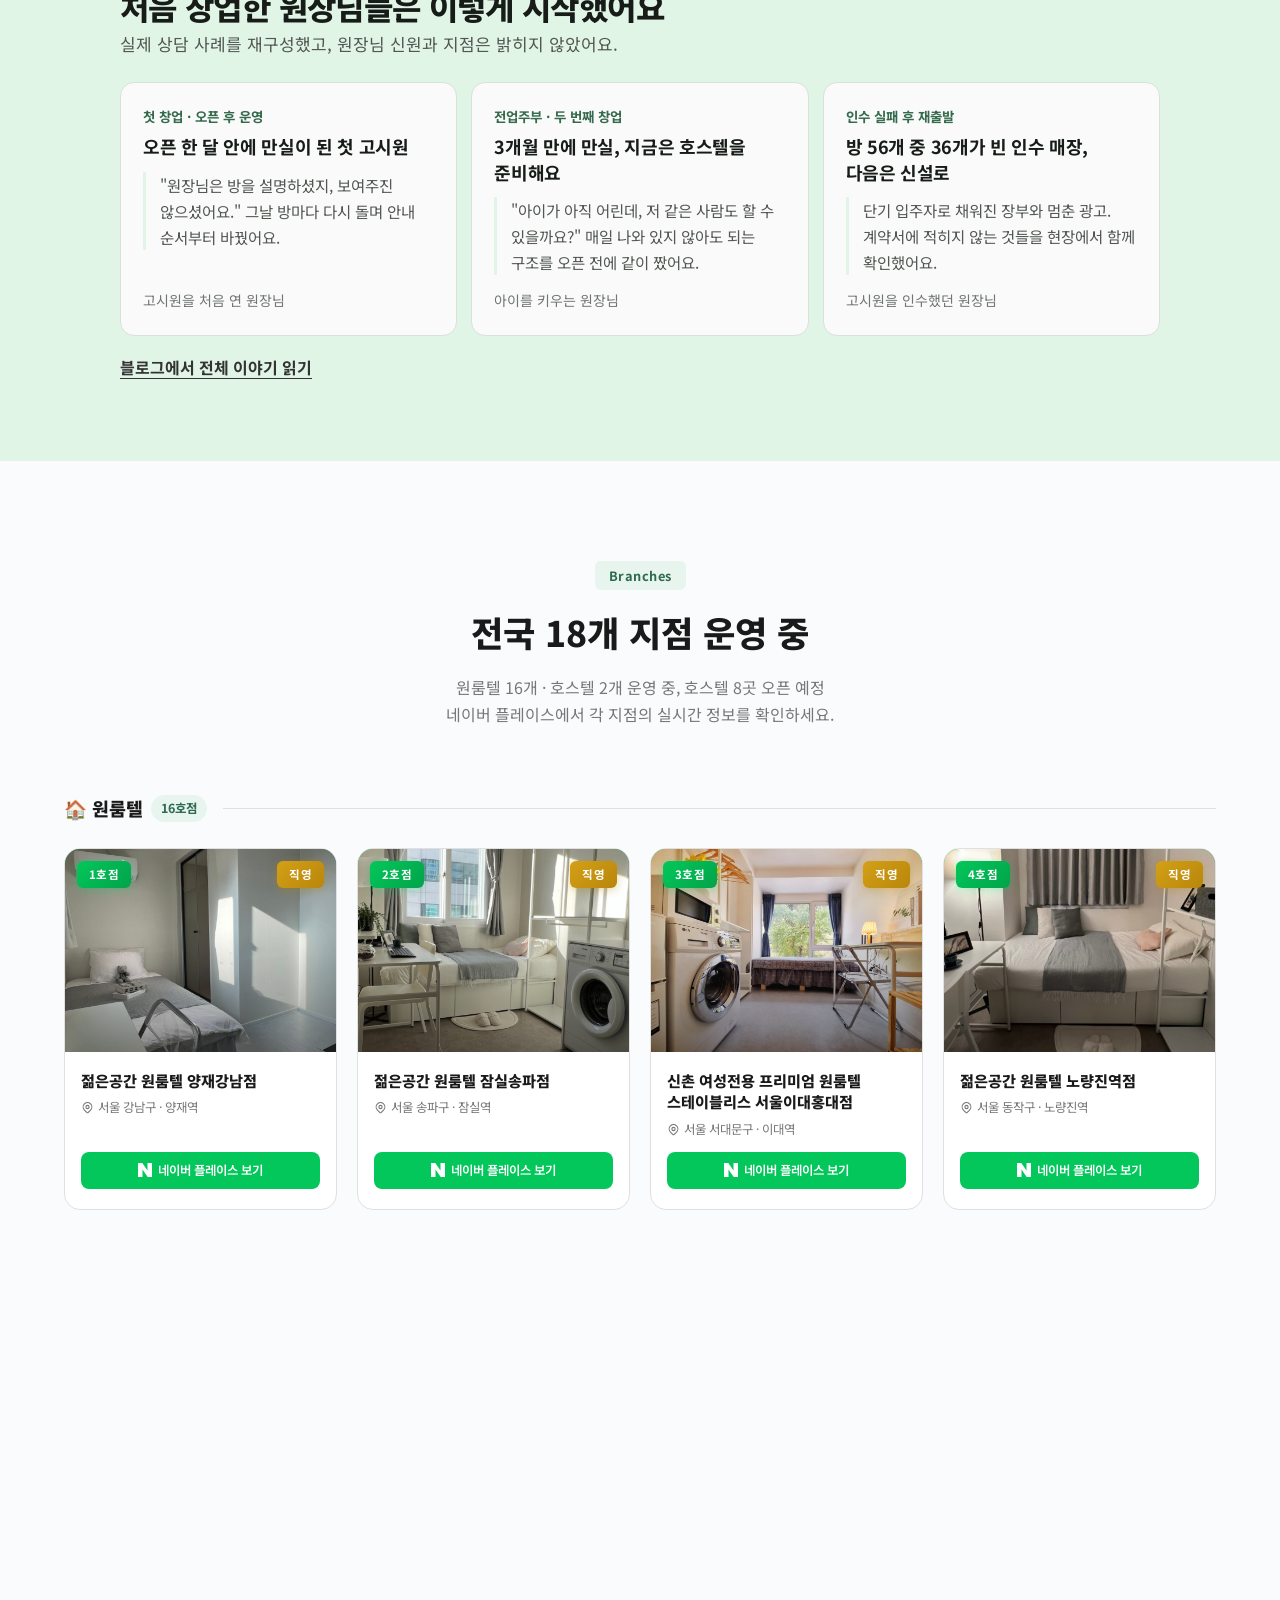
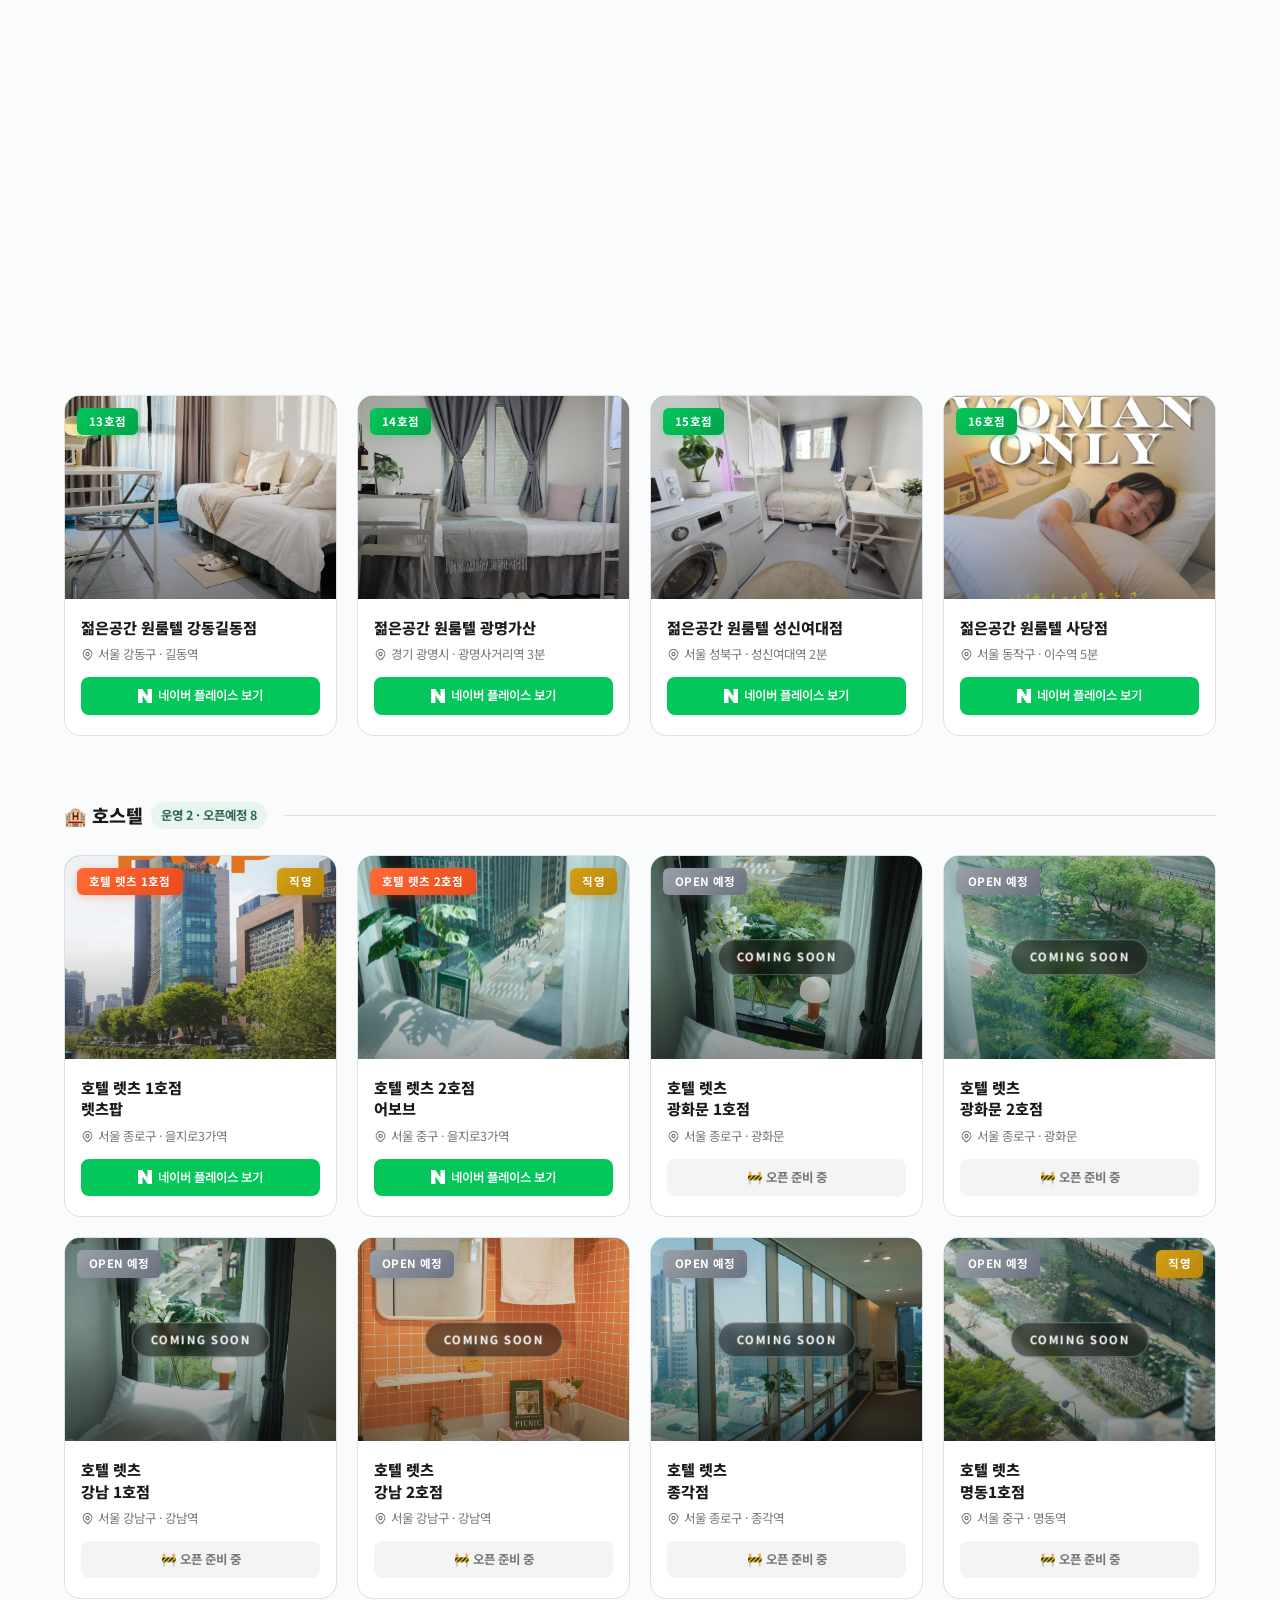
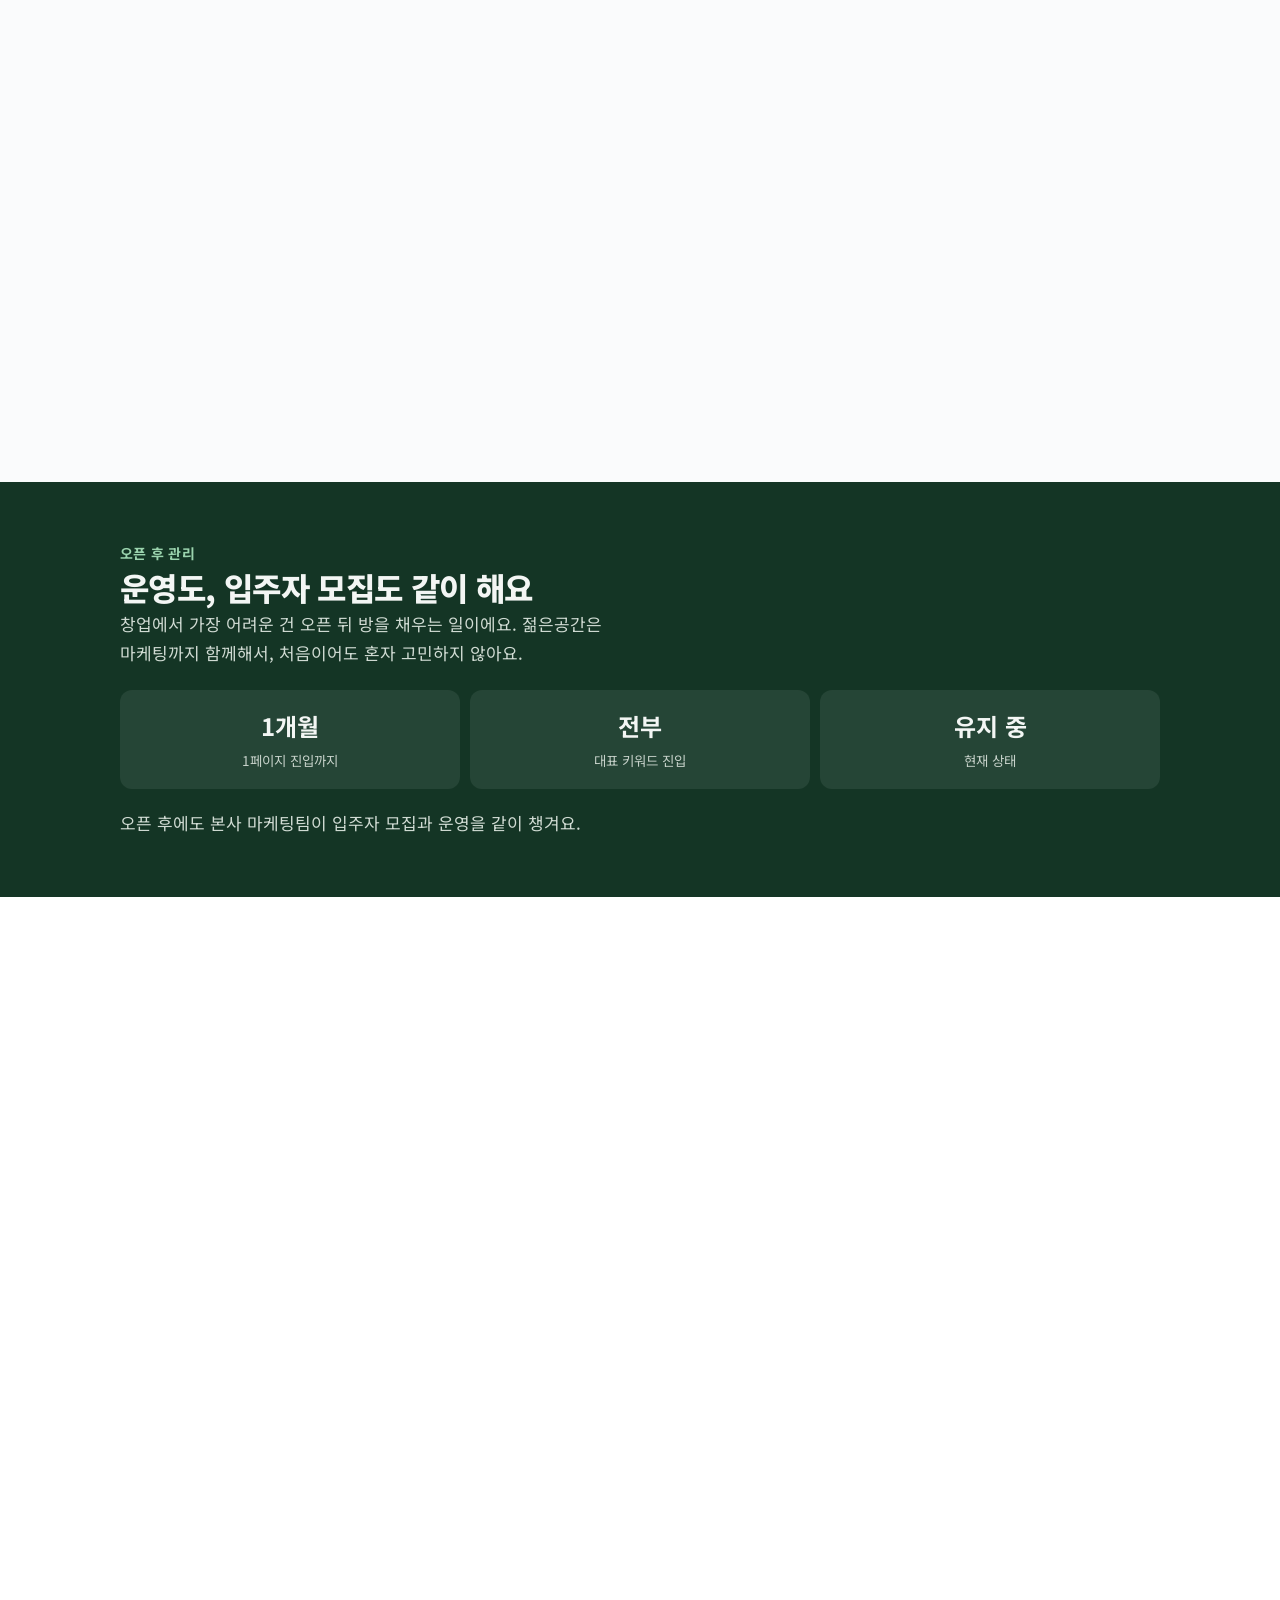
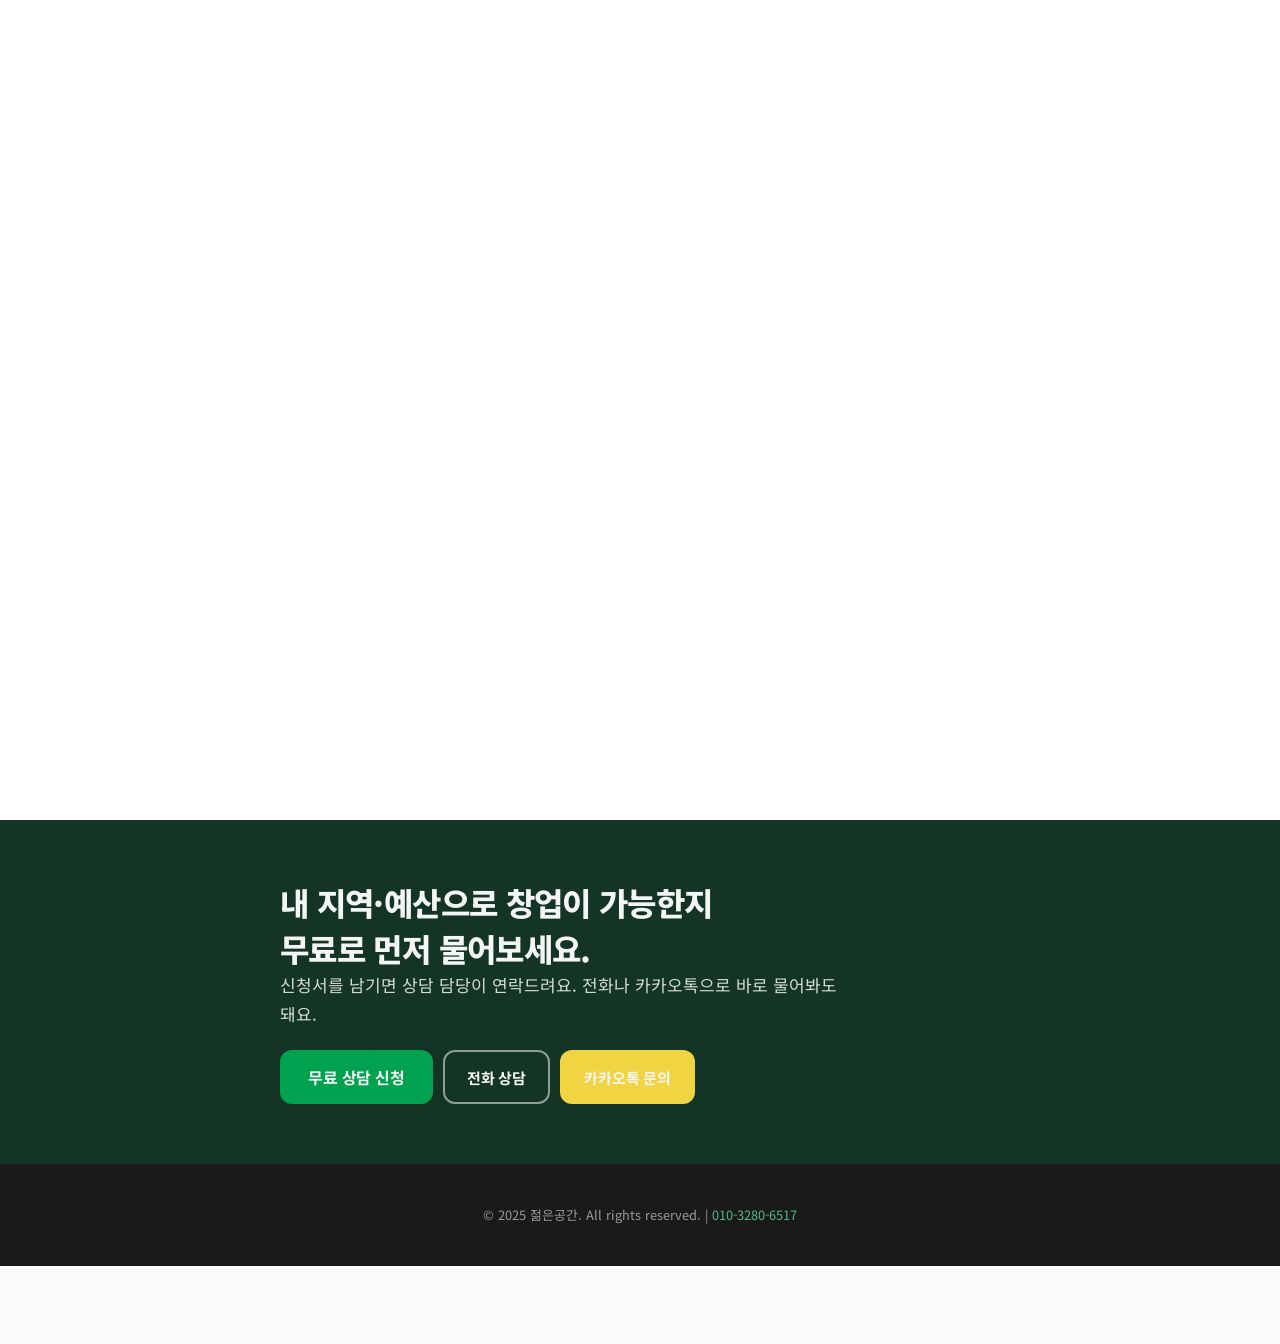
==== commit a93a76fd: "홈페이지 개편 v3: 상담 신청서·알림 연결, 첫 버전 섹션 반영 (이전 화면은 legacy/, 태그 교체전_2026-11-02) Co-Authored-By: Claude Opus" ====
--- a/index.html
+++ b/index.html
@@ -657,6 +657,7 @@
   .float-cta a { padding: 13px 0; font-size: 0.92rem; }
 }
 </style>
+<link rel="stylesheet" href="assets/v1-parts.css">
 </head>
 <body>
 
@@ -668,7 +669,7 @@
     <li><a href="#gallery">실제 공간</a></li>
     <li><a href="#process">창업 프로세스</a></li>
     <li><a href="#branches">운영 지점</a></li>
-    <li><a href="#performance">마케팅 성과</a></li>
+    <li><a href="#performance">오픈 후 관리</a></li>
     <li><a href="#revenue">수익 구조</a></li>
     <li><a href="#reviews">방문자 후기</a></li>
   </ul>
@@ -685,118 +686,108 @@
     <div class="hero-badge">30년 노하우 · 원룸텔 창업 솔루션</div>
     <h1>창업 전부터 운영까지<br><span class="hl">젊은공간</span>이 함께합니다</h1>
     <p>매물 확보부터 인테리어 시공, 입주 마케팅, 운영 지원까지<br>처음 창업, 함께하면 어렵지 않아요</p>
-    <a href="http://pf.kakao.com/_IxcadX" target="_blank" rel="noopener" class="hero-cta">
-      무료 상담 신청
-      <svg fill="none" stroke="currentColor" stroke-width="2.5" viewBox="0 0 24 24"><path d="M5 12h14M12 5l7 7-7 7"/></svg>
-    </a>
+    <div class="v1 v1-actions v1-hero-btns">
+        <a class="v1-btn v1-btn-primary" href="apply.html">무료 창업 상담 받기</a>
+        <a class="v1-btn v1-btn-kakao v1-btn-sub" href="http://pf.kakao.com/_IxcadX" target="_blank" rel="noopener">카카오톡 문의</a>
+        <a class="v1-btn v1-btn-ghost v1-btn-sub" href="tel:010-3280-6517">전화 상담</a>
+    </div>
   </div>
 </section>
 
-<!-- WHY -->
-<section class="why" id="why">
-  <div class="inner">
-    <div class="why-head rv">
-      <div class="label">Why 젊은공간</div>
-      <h2 class="stitle">왜 젊은공간이어야 할까요?</h2>
-      <p class="sdesc">수십 건의 창업 데이터를 기반으로 설계된 원스탑 솔루션.<br>젊은공간만의 4가지 핵심 경쟁력을 확인하세요.</p>
-    </div>
-    <div class="why-grid">
-      <div class="why-card rv">
-        <div class="why-num">01</div>
-        <div class="why-icon">🏗️</div>
-        <h3>30년 노하우의 힘</h3>
-        <p>2015년부터 축적된 원룸텔 창업·운영 데이터. 상권별 최적 설계, 수익 극대화 전략, 리스크 관리까지 — 시행착오 없는 창업이 가능합니다.</p>
+<!-- 왜 젊은공간 (첫 버전) -->
+<section class="v1 v1-sec v1-sec-tint" id="why">
+  <div class="v1-wrap v1-why-grid">
+    <div>
+      <p class="v1-eyebrow">왜 젊은공간인가</p>
+      <h2 class="v1-h2">컨설팅만 하는 곳이 아니라,<br>지금도 직접 운영하는 곳이에요.</h2>
+      <div class="v1-lead-card">
+        <h3>1999년 고시원 현장에서부터 시작</h3>
+        <p>2015년부터 쌓은 원룸텔 창업·운영 데이터로 상권별 설계와 리스크 관리까지 안내해요.</p>
       </div>
-      <div class="why-card rv">
-        <div class="why-num">02</div>
-        <div class="why-icon">🔨</div>
-        <h3>직영 인테리어 시공 & AS</h3>
-        <p>외주가 아닌 직영 인테리어 업체가 직접 설계하고 시공합니다. 품질 관리부터 사후 AS까지 한 곳에서 책임지니, 중간 마진 없이 최고의 결과물을 만듭니다.</p>
-      </div>
-      <div class="why-card rv">
-        <div class="why-num">03</div>
-        <div class="why-icon">📢</div>
-        <h3>직영 마케팅팀 운영</h3>
-        <p>네이버 플레이스 최적화, 블로그 SEO, SNS 바이럴까지 — 직영 마케팅팀이 오픈 전부터 풀가동. 입주율 걱정은 저희에게 맡기세요.</p>
-      </div>
-      <div class="why-card rv">
-        <div class="why-num">04</div>
-        <div class="why-icon">🎯</div>
-        <h3>운영 지원 & 전략 공유</h3>
-        <p>오픈이 끝이 아닙니다. CS 대응, 입주율 관리, 수익 극대화까지 — 저희가 쌓은 운영 전략을 아낌없이 전수해드립니다.</p>
-      </div>
-    </div>
+    </div>
+    <ul class="v1-plain-list">
+      <li><h3>직영 인테리어 시공 &amp; AS</h3><p>외주가 아닌 직영 인테리어 업체가 직접 설계하고 시공해요. 품질 관리부터 사후 AS까지 한 곳에서 책임져요.</p></li>
+      <li><h3>직영 마케팅팀 운영</h3><p>네이버 플레이스 최적화, 블로그 SEO, SNS 바이럴까지 직영 마케팅팀이 오픈 전부터 움직여요.</p></li>
+      <li><h3>운영 지원 &amp; 전략 공유</h3><p>오픈이 끝이 아니에요. CS 대응, 입주율 관리까지 쌓아온 운영 전략을 전수해 드려요.</p></li>
+    </ul>
   </div>
 </section>
 
-<!-- GALLERY -->
-<section class="gallery" id="gallery">
-  <div class="inner">
-    <div class="gallery-head rv">
-      <div class="label">Space Gallery</div>
-      <h2 class="stitle">젊은공간이 만드는 공간</h2>
-      <p class="sdesc">직접 설계하고 시공한 실제 원룸텔입니다.<br>사진 속 퀄리티가 곧, 창업하실 공간의 기준이 됩니다.</p>
-    </div>
-    <div class="gallery-grid rv">
-      <div class="g-item g-big">
-        <img src="images/space-01.jpg" alt="젊은공간 프리미엄 원룸텔 실제 공간" loading="lazy">
-        <div class="g-caption">
-          <svg viewBox="0 0 24 24" fill="currentColor"><path d="M12 3 2 11h3v9h6v-6h2v6h6v-9h3z"/></svg>
-          직접 설계 · 시공한 실제 공간
-        </div>
-      </div>
-      <div class="g-item g-tall"><img src="images/space-02.jpg" alt="원룸텔 인테리어 실제 공간" loading="lazy"></div>
-      <div class="g-item g-tall"><img src="images/space-03.jpg" alt="원룸텔 인테리어 디테일" loading="lazy"></div>
-      <div class="g-item g-wide"><img src="images/space-04.jpg" alt="원룸텔 풀옵션 실제 공간" loading="lazy"></div>
-      <div class="g-item"><img src="images/space-05.jpg" alt="원룸텔 인테리어 디테일" loading="lazy"></div>
-      <div class="g-item"><img src="images/space-06.jpg" alt="원룸텔 인테리어 실제 공간" loading="lazy"></div>
+<!-- 공간 (첫 버전) -->
+<section class="v1 v1-sec" id="gallery">
+  <div class="v1-wrap">
+    <p class="v1-eyebrow">실제 공간</p>
+    <h2 class="v1-h2">젊은공간이 만드는 공간</h2>
+    <p class="v1-lead">직접 설계하고 시공한 실제 원룸텔이에요. 사진 속 퀄리티가 곧 창업하실 공간의 기준이 돼요.</p>
+    <div class="v1-gallery">
+      <figure><img src="images/space-a.webp" alt="원룸텔 방 전경, 침대와 세탁기" loading="lazy" width="900" height="674"><figcaption>개별 세탁기를 넣은 방</figcaption></figure>
+      <figure><img src="images/space-b.webp" alt="신사역점 방 전경" loading="lazy" width="900" height="675"><figcaption>신사역점</figcaption></figure>
+      <figure><img src="images/space-c.webp" alt="신논현역점 큰 창 방 전경" loading="lazy" width="900" height="675"><figcaption>신논현역점</figcaption></figure>
     </div>
   </div>
 </section>
 
-<!-- PROCESS -->
-<section class="process" id="process">
-  <div class="inner">
-    <div class="process-head rv">
-      <div class="label">5-Step Process</div>
-      <h2 class="stitle">원룸텔 창업, 5단계로 끝</h2>
-      <p class="sdesc">매물 확보부터 안정적 운영까지, 전 과정을 함께합니다.</p>
-    </div>
-    <div class="steps">
-      <div class="step rv"><div class="step-num">1</div><h3>매물 확보</h3><p>입지 분석 및<br>최적 매물 선정</p></div>
-      <div class="step rv"><div class="step-num">2</div><h3>상권 분석</h3><p>수요·경쟁 분석<br>수익성 시뮬레이션</p></div>
-      <div class="step rv"><div class="step-num">3</div><h3>설계 및 시공</h3><p>직영 인테리어<br>최적 공간 설계</p></div>
-      <div class="step rv"><div class="step-num">4</div><h3>입주 마케팅</h3><p>네이버·SNS<br>사전 마케팅</p></div>
-      <div class="step rv"><div class="step-num">5</div><h3>운영 지원</h3><p>CS·정산·AS<br>지속 관리</p></div>
-    </div>
+<!-- 5단계 (첫 버전) -->
+<section class="v1 v1-sec v1-sec-tint" id="process">
+  <div class="v1-wrap v1-steps-grid">
+    <div>
+      <p class="v1-eyebrow">창업 프로세스</p>
+      <h2 class="v1-h2">원룸텔 창업, 5단계로 끝</h2>
+      <p class="v1-lead">처음부터 끝까지 담당이 바뀌지 않고 한 팀이 함께해요.</p>
+    </div>
+    <ol class="v1-rail">
+      <li><h3>1. 매물 확보</h3><p>입지 분석과 매물 선정</p></li>
+      <li><h3>2. 상권 분석</h3><p>수요·경쟁 분석, 수익성 시뮬레이션</p></li>
+      <li><h3>3. 설계 및 시공</h3><p>직영 인테리어, 상권 맞춤 공간 설계</p></li>
+      <li><h3>4. 입주 마케팅</h3><p>네이버·SNS 사전 마케팅</p></li>
+      <li><h3>5. 운영 지원</h3><p>CS·정산·AS 지속 관리</p></li>
+    </ol>
   </div>
 </section>
 
-<!-- REVENUE -->
-<section class="revenue" id="revenue">
-  <div class="inner">
-    <div class="revenue-head rv">
-      <div class="label">Revenue</div>
-      <h2 class="stitle">수익 구조 한눈에 보기</h2>
-      <p class="sdesc">실제 운영 데이터 기반 평균 수익 시뮬레이션</p>
-    </div>
-    <div class="stats-grid">
-      <div class="stat-card rv"><div class="stat-label">평균 창업 비용</div><div class="stat-val">4.3억</div><div class="stat-sub">인테리어 + 보증금 포함</div></div>
-      <div class="stat-card rv"><div class="stat-label">연 매출</div><div class="stat-val">1.3억</div><div class="stat-sub">평균 입주율 92% 기준</div></div>
-      <div class="stat-card accent-card rv"><div class="stat-label">월 순수익</div><div class="stat-val">1,000만</div><div class="stat-sub">관리비·마케팅비 제외</div></div>
-      <div class="stat-card rv"><div class="stat-label">투자 회수 기간</div><div class="stat-val">3년</div><div class="stat-sub">상권·규모에 따라 변동</div></div>
-    </div>
-    <div class="flow rv">
-      <div class="flow-item"><h4>💰 투자</h4><p>4.3억</p></div>
-      <div class="flow-arrow">→</div>
-      <div class="flow-item"><h4>🏠 오픈</h4><p>D-Day</p></div>
-      <div class="flow-arrow">→</div>
-      <div class="flow-item"><h4>📈 안정화</h4><p>3~6개월</p></div>
-      <div class="flow-arrow">→</div>
-      <div class="flow-item"><h4>💵 월수익</h4><p>1,000만+</p></div>
-      <div class="flow-arrow">→</div>
-      <div class="flow-item"><h4>🎯 회수</h4><p>~3년</p></div>
-    </div>
+<!-- 수익 (첫 버전) -->
+<section class="v1 v1-sec" id="revenue">
+  <div class="v1-wrap">
+    <p class="v1-eyebrow">수익 구조</p>
+    <h2 class="v1-h2">수익 구조 한눈에 보기</h2>
+    <p class="v1-notice">아래 수치는 평균 수익 시뮬레이션이에요. 실제 수익은 상권·규모에 따라 달라지며, 수익을 보장하지 않아요.</p>
+    <div class="v1-stats">
+      <div class="v1-stat"><p class="v1-stat-label">평균 창업 비용</p><p class="v1-stat-num">4.3억</p><p class="v1-stat-cap">인테리어 + 보증금 포함</p></div>
+      <div class="v1-stat"><p class="v1-stat-label">연 매출</p><p class="v1-stat-num">1.3억</p><p class="v1-stat-cap">평균 입주율 92% 기준</p></div>
+      <div class="v1-stat"><p class="v1-stat-label">월 순수익</p><p class="v1-stat-num">1,000만</p><p class="v1-stat-cap">관리비·마케팅비 제외</p></div>
+      <div class="v1-stat"><p class="v1-stat-label">투자 회수 기간</p><p class="v1-stat-num">약 3~4년</p><p class="v1-stat-cap">상권·규모에 따라 변동</p></div>
+    </div>
+    <div class="v1-actions"><a class="v1-btn v1-btn-primary" href="apply.html">내 예산으로 가능한지 상담받기</a></div>
+  </div>
+</section>
+
+<!-- 창업주 이야기 (첫 버전) -->
+<section class="v1 v1-sec v1-sec-tint" id="stories">
+  <div class="v1-wrap">
+    <p class="v1-eyebrow">창업주 이야기</p>
+    <h2 class="v1-h2">처음 창업한 원장님들은 이렇게 시작했어요</h2>
+    <p class="v1-lead">실제 상담 사례를 재구성했고, 원장님 신원과 지점은 밝히지 않았어요.</p>
+    <div class="v1-stories">
+      <article class="v1-story">
+        <p class="v1-tag">첫 창업 · 오픈 후 운영</p>
+        <h3>오픈 한 달 안에 만실이 된 첫 고시원</h3>
+        <blockquote>"원장님은 방을 설명하셨지, 보여주진 않으셨어요." 그날 방마다 다시 돌며 안내 순서부터 바꿨어요.</blockquote>
+        <p class="v1-who">고시원을 처음 연 원장님</p>
+      </article>
+      <article class="v1-story">
+        <p class="v1-tag">전업주부 · 두 번째 창업</p>
+        <h3>3개월 만에 만실, 지금은 호스텔을 준비해요</h3>
+        <blockquote>"아이가 아직 어린데, 저 같은 사람도 할 수 있을까요?" 매일 나와 있지 않아도 되는 구조를 오픈 전에 같이 짰어요.</blockquote>
+        <p class="v1-who">아이를 키우는 원장님</p>
+      </article>
+      <article class="v1-story">
+        <p class="v1-tag">인수 실패 후 재출발</p>
+        <h3>방 56개 중 36개가 빈 인수 매장, 다음은 신설로</h3>
+        <blockquote>단기 입주자로 채워진 장부와 멈춘 광고. 계약서에 적히지 않는 것들을 현장에서 함께 확인했어요.</blockquote>
+        <p class="v1-who">고시원을 인수했던 원장님</p>
+      </article>
+    </div>
+    <a class="v1-text-link" href="https://blog.naver.com/youngplace3033" target="_blank" rel="noopener">블로그에서 전체 이야기 읽기</a>
   </div>
 </section>
 
@@ -1090,36 +1081,18 @@
   </div>
 </section>
 
-<!-- PERFORMANCE -->
-<section class="performance" id="performance">
-  <div class="inner">
-    <div class="performance-head rv" style="text-align:center;">
-      <div class="label">Marketing Performance</div>
-      <h2 class="stitle">마케팅도 함께 합니다</h2>
-      <p class="sdesc">오픈 1달 만에 대표 키워드 전부 네이버 플레이스 1페이지 진입.<br>그리고 지금도, 계속 1페이지를 지키고 있습니다.</p>
-    </div>
-
-    <div class="perf-stats rv">
-      <div class="perf-stat"><div class="pv">1<small>개월</small></div><div class="pl">대표 키워드 1페이지 진입</div></div>
-      <div class="perf-stat"><div class="pv">100<small>%</small></div><div class="pl">대표 키워드 1페이지 진입률</div></div>
-      <div class="perf-stat"><div class="pv">계속<small>유지</small></div><div class="pl">1페이지 유지 중</div></div>
-    </div>
-
-    <div class="perf-how rv">
-      <div class="perf-how-item">
-        <div class="ph-icon">🔍</div>
-        <div class="ph-text"><b>세팅부터 다르게</b>AI가 키워드를 읽고 추천할 수 있는 구조로 플레이스를 설계합니다.</div>
-      </div>
-      <div class="perf-how-item">
-        <div class="ph-icon">✍️</div>
-        <div class="ph-text"><b>읽히는 콘텐츠</b>복사·붙여넣기식 글이 아니라, 실제로 읽고 판단할 수 있게 씁니다.</div>
-      </div>
-    </div>
-
-    <div class="perf-closing rv">
-      <h3>처음 창업하셔도, 마케팅을 몰라도 됩니다</h3>
-      <p>입주자 모집 마케팅부터 손님 응대 컨설팅까지 — 오픈 후에도 본사 직영 마케팅팀이 함께합니다.</p>
-    </div>
+<!-- 마케팅 (첫 버전) -->
+<section class="v1 v1-band-green" id="performance">
+  <div class="v1-wrap">
+    <p class="v1-eyebrow" style="color:oklch(0.82 0.08 155)">오픈 후 관리</p>
+    <h2 class="v1-h2">운영도, 입주자 모집도 같이 해요</h2>
+    <p class="v1-lead">창업에서 가장 어려운 건 오픈 뒤 방을 채우는 일이에요. 젊은공간은 마케팅까지 함께해서, 처음이어도 혼자 고민하지 않아요.</p>
+    <div class="v1-perf">
+      <div><b>1개월</b><span>1페이지 진입까지</span></div>
+      <div><b>전부</b><span>대표 키워드 진입</span></div>
+      <div><b>유지 중</b><span>현재 상태</span></div>
+    </div>
+    <p class="v1-lead" style="margin-top:20px">오픈 후에도 본사 마케팅팀이 입주자 모집과 운영을 같이 챙겨요.</p>
   </div>
 </section>
 
@@ -1631,13 +1604,16 @@
   </div>
 </section>
 
-<!-- CTA -->
-<section class="cta-section">
-  <h2>지금 바로 무료 상담을 시작하세요</h2>
-  <p>30년 노하우의 젊은공간이 성공 창업을 함께합니다</p>
-  <div class="cta-btns">
-    <a href="tel:010-3280-6517" class="cta-btn pri">📞 전화 상담</a>
-    <a href="http://pf.kakao.com/_IxcadX" target="_blank" rel="noopener" class="cta-btn sec"><img src="images/kakao-logo.png" alt="" style="width:22px;height:22px;object-fit:contain;">카카오톡 문의</a>
+<!-- 마지막 CTA (첫 버전) -->
+<section class="v1 v1-band-green v1-final" id="contact">
+  <div class="v1-wrap v1-narrow">
+    <h2 class="v1-h2">내 지역·예산으로 창업이 가능한지<br>무료로 먼저 물어보세요.</h2>
+    <p class="v1-lead">신청서를 남기면 상담 담당이 연락드려요. 전화나 카카오톡으로 바로 물어봐도 돼요.</p>
+    <div class="v1-actions">
+      <a class="v1-btn v1-btn-primary" href="apply.html">무료 상담 신청</a>
+      <a class="v1-btn v1-btn-line v1-btn-sub" href="tel:010-3280-6517">전화 상담</a>
+      <a class="v1-btn v1-btn-kakao v1-btn-sub" href="http://pf.kakao.com/_IxcadX" target="_blank" rel="noopener">카카오톡 문의</a>
+    </div>
   </div>
 </section>
 
@@ -1656,8 +1632,7 @@
     <img src="images/kakao-logo.png" alt="">
     카카오톡
   </a>
-  <a href="https://map.naver.com/p/search/%EC%8B%A0%EC%B4%8C%20%EC%97%AC%EC%84%B1%EA%B3%A0%EC%8B%9C%EC%9B%90/place/1190963986?placePath=/ticket?entry=pll&from=map&fromPanelNum=2&locale=ko&svcName=map_pcv5&searchText=%EC%8B%A0%EC%B4%8C%20%EC%97%AC%EC%84%B1%EA%B3%A0%EC%8B%9C%EC%9B%90&searchType=place" target="_blank" rel="noopener" class="fc-naver">
-    <svg viewBox="0 0 24 24" fill="currentColor"><path d="M16.273 12.845 7.376 0H0v24h7.727V11.155L16.624 24H24V0h-7.727z"/></svg>
+  <a href="apply.html" class="fc-naver">
     컨설팅 예약
   </a>
 </div>
--- a/assets/v1-parts.css
+++ b/assets/v1-parts.css
@@ -0,0 +1,199 @@
+/* 오늘 첫 버전(홈페이지_v2/_첫버전/site.css)에서 가져온 스타일. tools/build_v3.py 가 만든다. */
+:root {
+  --paper: oklch(0.985 0.002 155);
+  --tint: oklch(0.952 0.028 155);
+  --ink: oklch(0.32 0.008 150);
+  --ink-deep: oklch(0.22 0.01 150);
+  --ink-soft: oklch(0.45 0.008 150);
+  --mute: oklch(0.56 0.008 150);
+  --line: oklch(0.90 0.008 155);
+  --green: oklch(0.62 0.17 152);
+  --green-deep: oklch(0.48 0.075 158);
+  --green-night: oklch(0.30 0.05 160);
+  --kakao: oklch(0.87 0.16 98);
+  --kakao-ink: oklch(0.25 0.03 95);
+  --on-dark: oklch(0.97 0.005 155);
+  --r: 14px;
+  --shadow: 0 10px 28px oklch(0.30 0.03 155 / 0.10);
+  --wrap: 1080px;
+}
+.v1 * { box-sizing: border-box; }
+.v1 img { max-width: 100%; height: auto; display: block; }
+.v1 figure { margin: 0; }
+.v1 a { color: inherit; }
+.v1-wrap { width: 100%; max-width: var(--wrap); margin: 0 auto; padding: 0 20px; }
+.v1-wrap.v1-narrow { max-width: 760px; }
+.v1 h1, .v1 h2, .v1 h3, .v1 h4 { margin: 0; line-height: 1.42; letter-spacing: -0.02em; color: var(--ink-deep); }
+.v1-display { font-size: 31px; font-weight: 900; margin: 0 0 14px; }
+.v1-h2 { font-size: 26px; font-weight: 800; margin-bottom: 12px; }
+.v1 h3 { font-size: 18px; font-weight: 700; }
+.v1 p { margin: 0; }
+.v1-lead { font-size: 17px; color: var(--ink-soft); margin-top: 10px; max-width: 62ch; }
+.v1-stake { margin-top: 14px; font-weight: 700; color: var(--green-night); }
+.v1-eyebrow { font-size: 14px; font-weight: 700; color: var(--green-deep); margin-bottom: 8px; letter-spacing: 0.02em; }
+.v1-top { position: sticky; top: 0; z-index: 20; background: oklch(0.985 0.002 155 / 0.94); backdrop-filter: blur(6px); border-bottom: 1px solid var(--line); }
+.v1-top .v1-wrap { display: flex; align-items: center; justify-content: space-between; height: 60px; }
+.v1-top .v1-logo img { height: 40px; width: auto; }
+.v1-top-cta { font-size: 15px; font-weight: 700; text-decoration: none; color: var(--green-night); padding: 8px 14px; border: 1.5px solid var(--green-night); border-radius: 10px; }
+.v1-btn { display: inline-flex; align-items: center; justify-content: center; gap: 8px; min-height: 54px; padding: 0 26px; border-radius: 12px;
+  font: inherit; font-weight: 700; font-size: 16px; text-decoration: none; letter-spacing: -0.01em; border: 2px solid transparent; cursor: pointer; transition: transform .2s; }
+.v1-btn:hover { transform: translateY(-1px); }
+.v1-btn-primary { background: var(--green); color: oklch(0.99 0 0); box-shadow: var(--shadow); }
+.v1-btn-kakao { background: var(--kakao); color: var(--kakao-ink); }
+.v1-btn-ghost { background: transparent; color: var(--ink-deep); border-color: var(--line); }
+.v1-btn-line { background: transparent; color: var(--on-dark); border-color: oklch(0.97 0.005 155 / 0.55); }
+.v1-btn-block { width: 100%; }
+.v1-actions { display: flex; flex-wrap: wrap; gap: 10px; margin-top: 22px; }
+.v1-actions .v1-btn-primary { flex: 1 1 100%; }
+.v1-actions .v1-btn-sub { flex: 1 1 0; min-height: 48px; font-size: 15px; padding: 0 14px; }
+.v1-text-link { display: inline-block; margin-top: 18px; font-weight: 700; color: var(--green-deep); text-decoration: underline; text-underline-offset: 4px; }
+.v1-sec { padding: 56px 0; }
+.v1-sec-tint { background: var(--tint); }
+.v1-band-green { background: var(--green-night); color: var(--on-dark); padding: 60px 0; }
+.v1-band-green .v1-h2, .v1-band-green h3 { color: var(--on-dark); }
+.v1-band-green .v1-lead { color: oklch(0.88 0.015 155); }
+.v1-hero { padding: 28px 0 44px; }
+.v1-hero-grid { display: grid; gap: 24px; }
+.v1-hero-img img { width: 100%; aspect-ratio: 4 / 3; object-fit: cover; border-radius: var(--r); box-shadow: var(--shadow); }
+.v1-trust { display: flex; flex-wrap: wrap; gap: 8px 18px; margin-top: 20px; font-size: 14.5px; color: var(--ink-soft); }
+.v1-trust b { color: var(--green-night); }
+.v1-lead-card { margin-top: 24px; background: var(--green-night); color: var(--on-dark); border-radius: var(--r); padding: 24px; }
+.v1-lead-card h3 { color: var(--on-dark); font-size: 20px; }
+.v1-lead-card p { margin-top: 8px; color: oklch(0.88 0.015 155); }
+.v1-plain-list { list-style: none; margin: 8px 0 0; padding: 0; }
+.v1-plain-list li { padding: 18px 0; border-bottom: 1px solid var(--line); }
+.v1-plain-list li p { margin-top: 4px; color: var(--ink-soft); font-size: 15.5px; }
+.v1-gallery { display: grid; grid-auto-flow: column; grid-auto-columns: 82%; gap: 12px; overflow-x: auto; scroll-snap-type: x mandatory;
+  margin: 24px -20px 0; padding: 0 20px 8px; }
+.v1-gallery figure { scroll-snap-align: start; }
+.v1-gallery img { width: 100%; aspect-ratio: 4 / 3; object-fit: cover; border-radius: var(--r); }
+.v1-gallery figcaption { font-size: 14px; color: var(--mute); margin-top: 6px; }
+.v1-rail { list-style: none; padding: 0; margin: 24px 0 0; }
+.v1-rail li { position: relative; padding: 14px 0 14px 26px; border-left: 3px solid var(--green); }
+.v1-rail li::before { content: ""; position: absolute; left: -8px; top: 22px; width: 13px; height: 13px; border-radius: 50%; background: var(--green); border: 3px solid var(--paper); }
+.v1-rail h3 { font-size: 17px; color: var(--green-night); }
+.v1-rail p { margin-top: 2px; color: var(--ink-soft); font-size: 15.5px; }
+.v1-notice { margin-top: 16px; padding: 14px 16px; border-radius: 10px; background: var(--paper); border: 1px solid var(--line); font-size: 15px; color: var(--ink); }
+.v1-stats { display: grid; grid-template-columns: 1fr 1fr; gap: 12px; margin-top: 16px; }
+.v1-stat { background: var(--paper); border: 1px solid var(--line); border-radius: var(--r); padding: 18px; }
+.v1-stat-label { font-size: 14px; color: var(--ink-soft); }
+.v1-stat-num { font-size: 24px; font-weight: 800; color: var(--green-night); margin-top: 2px; }
+.v1-stat-cap { font-size: 13.5px; color: var(--mute); margin-top: 4px; }
+.v1-stories { display: grid; gap: 14px; margin-top: 24px; }
+.v1-story { background: var(--paper); border: 1px solid var(--line); border-radius: var(--r); padding: 22px; display: flex; flex-direction: column; }
+.v1-story .v1-tag { font-size: 13.5px; font-weight: 700; color: var(--green-deep); }
+.v1-story h3 { margin-top: 6px; }
+.v1-story blockquote { margin: 12px 0 0; padding-left: 14px; border-left: 3px solid var(--tint); color: var(--ink-soft); font-size: 15.5px; }
+.v1-story .v1-who { margin-top: auto; padding-top: 14px; font-size: 14px; color: var(--mute); }
+.v1-ceo { display: grid; gap: 24px; margin-top: 8px; }
+.v1-ceo-img img { width: 100%; aspect-ratio: 4 / 5; object-fit: cover; border-radius: var(--r); }
+.v1-ceo-img figcaption { font-size: 14px; color: oklch(0.80 0.015 155); margin-top: 8px; }
+.v1-ceo-quote { font-size: 19px; font-weight: 700; line-height: 1.6; color: var(--on-dark); margin-top: 18px; }
+.v1-ceo-names { display: grid; gap: 12px; margin-top: 22px; }
+.v1-ceo-names div { padding: 14px 16px; border: 1px solid oklch(0.97 0.005 155 / 0.2); border-radius: 12px; }
+.v1-ceo-names b { display: block; color: var(--on-dark); }
+.v1-ceo-names span { font-size: 15px; color: oklch(0.85 0.015 155); }
+.v1-counts { display: grid; grid-template-columns: repeat(3, 1fr); gap: 10px; margin-top: 20px; }
+.v1-count { text-align: center; background: var(--paper); border: 1px solid var(--line); border-radius: 12px; padding: 14px 6px; }
+.v1-count b { display: block; font-size: 24px; color: var(--green-night); }
+.v1-count span { font-size: 13.5px; color: var(--ink-soft); }
+.v1-thumbs { display: grid; grid-template-columns: 1fr 1fr; gap: 12px; margin-top: 20px; }
+.v1-thumb { text-decoration: none; }
+.v1-thumb img { width: 100%; aspect-ratio: 4 / 3; object-fit: cover; border-radius: 12px; }
+.v1-thumb b { display: block; margin-top: 6px; font-size: 15px; color: var(--ink-deep); }
+.v1-thumb span { font-size: 13.5px; color: var(--mute); }
+.v1-perf { display: grid; grid-template-columns: repeat(3, 1fr); gap: 10px; margin-top: 22px; }
+.v1-perf div { background: oklch(0.97 0.005 155 / 0.08); border-radius: 12px; padding: 16px 8px; text-align: center; }
+.v1-perf b { display: block; font-size: 24px; color: var(--on-dark); }
+.v1-perf span { font-size: 13.5px; color: oklch(0.85 0.015 155); }
+.v1-score { margin-top: 20px; padding: 18px 20px; background: var(--tint); border-radius: var(--r); }
+.v1-score b { font-size: 22px; color: var(--green-night); }
+.v1-score p { font-size: 14.5px; color: var(--ink-soft); margin-top: 4px; }
+.v1-quotes { display: grid; gap: 12px; margin-top: 16px; }
+.v1-quote { margin: 0; padding: 16px 18px; border: 1px solid var(--line); border-radius: var(--r); color: var(--ink); }
+.v1-quote cite { display: block; margin-top: 8px; font-style: normal; font-size: 14px; color: var(--mute); }
+.v1-final { text-align: left; }
+.v1-foot { background: var(--tint); padding: 32px 0 110px; font-size: 14px; color: var(--ink-soft); }
+.v1-foot dl { display: grid; grid-template-columns: auto 1fr; gap: 4px 14px; margin: 12px 0 0; }
+.v1-foot dt { color: var(--mute); }
+.v1-foot dd { margin: 0; }
+.v1-foot nav { margin-top: 16px; display: flex; gap: 16px; flex-wrap: wrap; }
+.v1-foot nav a { font-weight: 700; color: var(--green-night); }
+.v1-float { position: fixed; left: 0; right: 0; bottom: 0; z-index: 30; display: flex; gap: 8px; padding: 10px 12px calc(10px + env(safe-area-inset-bottom));
+  background: oklch(0.985 0.002 155 / 0.96); border-top: 1px solid var(--line); }
+.v1-float .v1-btn { min-height: 48px; font-size: 15px; padding: 0 12px; }
+.v1-float .v1-btn-primary { flex: 2; }
+.v1-float .v1-btn-kakao, .v1-float .v1-btn-ghost { flex: 1; }
+.v1-form { background: var(--paper); border: 1px solid var(--line); border-radius: 16px; padding: 24px 22px 26px; box-shadow: var(--shadow); margin-top: 22px; }
+.v1-fields { display: grid; gap: 16px; }
+.v1-field label { display: block; font-weight: 700; font-size: 15px; margin-bottom: 6px; }
+.v1-field label small { font-weight: 400; color: var(--mute); }
+.v1-field input, .v1-field select, .v1-field textarea { width: 100%; font: inherit; font-size: 16px; padding: 12px 14px; border: 1.5px solid var(--line); border-radius: 10px; background: oklch(0.99 0.002 155); color: var(--ink-deep); }
+.v1-field textarea { min-height: 96px; resize: vertical; }
+.v1-field input:focus, .v1-field select:focus, .v1-field textarea:focus { outline: 2px solid var(--green); outline-offset: 1px; border-color: var(--green); }
+.v1-consent { margin-top: 18px; padding: 14px 16px; background: var(--tint); border-radius: 10px; font-size: 14px; color: var(--ink-soft); }
+.v1-consent label { display: flex; gap: 10px; align-items: flex-start; font-size: 15px; font-weight: 700; color: var(--ink-deep); margin-top: 10px; }
+.v1-consent input { width: 20px; height: 20px; margin-top: 3px; accent-color: var(--green-deep); flex: none; }
+.v1-form-msg { margin-top: 12px; font-size: 15px; color: oklch(0.5 0.18 25); min-height: 1em; }
+.v1-hp { position: absolute; left: -9999px; }
+.v1-offers { display: grid; gap: 14px; margin-top: 22px; }
+.v1-offer { display: flex; gap: 14px; align-items: center; text-decoration: none; border: 1.5px solid var(--line); border-radius: 16px; padding: 20px; background: var(--paper); transition: border-color .2s; }
+.v1-offer:hover { border-color: var(--green); }
+.v1-offer img, .v1-offer .v1-ico { width: 48px; height: 48px; border-radius: 12px; flex: none; }
+.v1-offer .v1-ico { display: grid; place-items: center; background: var(--tint); color: var(--green-night); font-weight: 800; }
+.v1-offer h3 { color: var(--green-night); }
+.v1-offer p { margin-top: 2px; color: var(--ink-soft); font-size: 15px; }
+.v1-decline { margin-top: 26px; padding-top: 22px; border-top: 1px dashed var(--line); }
+.v1-cat { margin-top: 40px; }
+.v1-cat h2 { font-size: 22px; }
+.v1-cat .v1-lead { font-size: 15.5px; }
+.v1-grid3 { display: grid; grid-template-columns: 1fr 1fr; gap: 14px; margin-top: 16px; }
+.v1-soon { display: flex; flex-wrap: wrap; gap: 8px; margin-top: 14px; }
+.v1-soon span { padding: 6px 12px; border-radius: 999px; background: var(--tint); font-size: 14px; color: var(--green-night); }
+.v1-prose { font-size: 17px; }
+.v1-prose p { margin-top: 16px; }
+.v1-prose h2 { font-size: 22px; margin-top: 40px; }
+.v1-prose h3 { margin-top: 24px; }
+.v1-prose ul { padding-left: 20px; }
+.v1-prose blockquote { margin: 20px 0; padding: 16px 18px; background: var(--tint); border-radius: 12px; font-weight: 700; color: var(--green-night); }
+@media (min-width: 900px) {
+.v1-display { font-size: 44px; }
+.v1-h2 { font-size: 32px; }
+.v1-sec { padding: 80px 0; }
+.v1-hero { padding: 48px 0 64px; }
+.v1-hero-grid { grid-template-columns: 1.05fr 1fr; gap: 48px; align-items: center; }
+.v1-hero-img img { aspect-ratio: 5 / 4; max-height: 440px; }
+.v1-actions .v1-btn-primary { flex: 0 0 auto; }
+.v1-actions .v1-btn-sub { flex: 0 0 auto; min-height: 54px; padding: 0 22px; }
+.v1-why-grid { display: grid; grid-template-columns: 1fr 1.2fr; gap: 48px; align-items: start; }
+.v1-gallery { grid-auto-flow: row; grid-template-columns: repeat(3, 1fr); overflow: visible; margin: 28px 0 0; padding: 0; }
+.v1-gallery img { max-height: 300px; }
+.v1-steps-grid { display: grid; grid-template-columns: 1fr 1.2fr; gap: 48px; }
+.v1-stats { grid-template-columns: repeat(4, 1fr); }
+.v1-stories { grid-template-columns: repeat(3, 1fr); }
+.v1-ceo { grid-template-columns: 0.8fr 1.2fr; gap: 56px; align-items: center; }
+.v1-ceo-names { grid-template-columns: 1fr 1fr; }
+.v1-thumbs { grid-template-columns: repeat(3, 1fr); }
+.v1-quotes { grid-template-columns: repeat(3, 1fr); }
+.v1-final .v1-actions { max-width: 640px; }
+.v1-float { display: none; }
+.v1-foot { padding-bottom: 40px; }
+.v1-form .v1-fields { grid-template-columns: 1fr 1fr; }
+.v1-field-wide { grid-column: span 2; }
+.v1-offers { grid-template-columns: 1fr 1fr; }
+.v1-grid3 { grid-template-columns: repeat(3, 1fr); }
+}
+@media (prefers-reduced-motion: reduce) {
+.v1-btn, .v1-offer { transition: none; }
+}
+
+/* 원본 홈페이지 안에 들어갈 때 맞춤 */
+.v1-hero-btns { justify-content: center; margin-top: 0; }
+.v1-hero-btns .v1-btn-primary { flex: 0 0 auto; }
+.v1-hero-btns .v1-btn-sub { flex: 0 0 auto; }
+.v1 { font-family: "Noto Sans KR", -apple-system, sans-serif; line-height: 1.68; word-break: keep-all; }
+.v1 img { max-width: 100%; height: auto; display: block; }
+@media (max-width: 899px) {
+  .v1-hero-btns { display: grid; grid-template-columns: 1fr 1fr; gap: 10px; }
+  .v1-hero-btns .v1-btn-primary { grid-column: 1 / -1; }
+}
